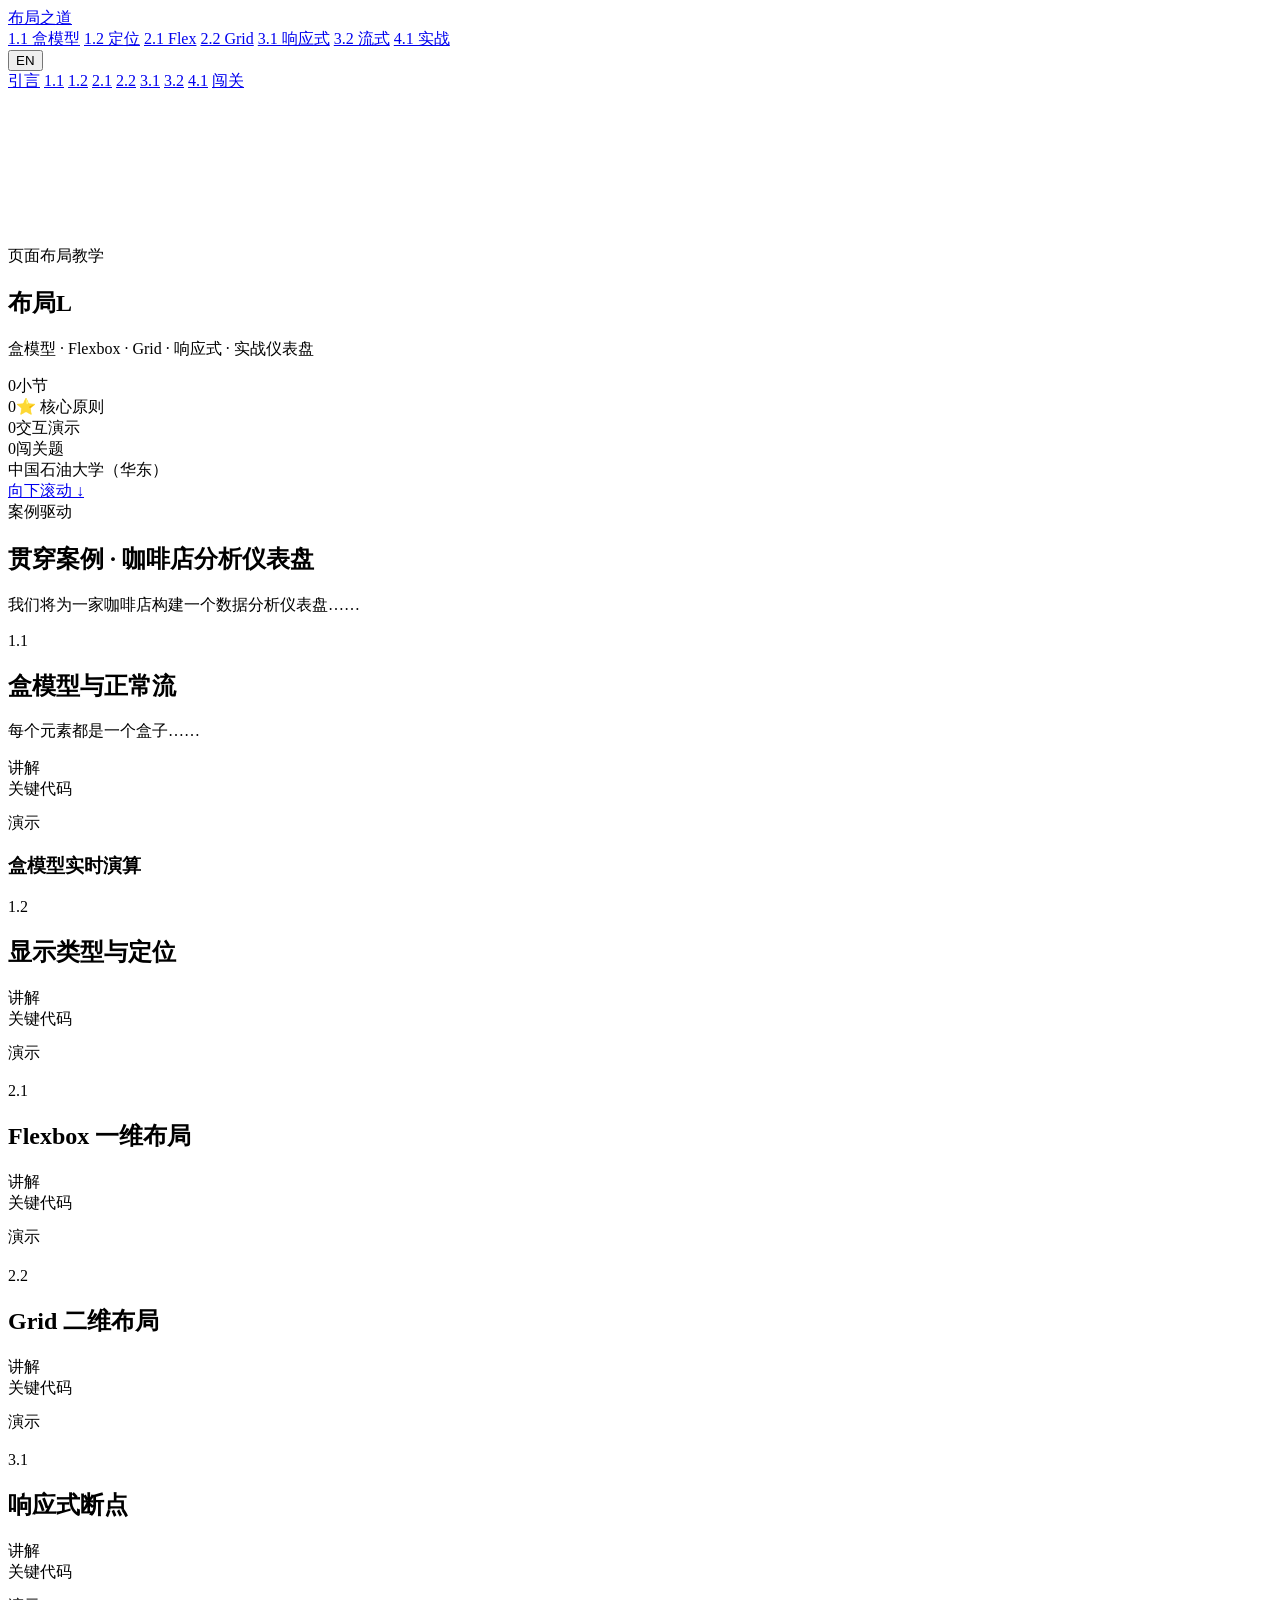
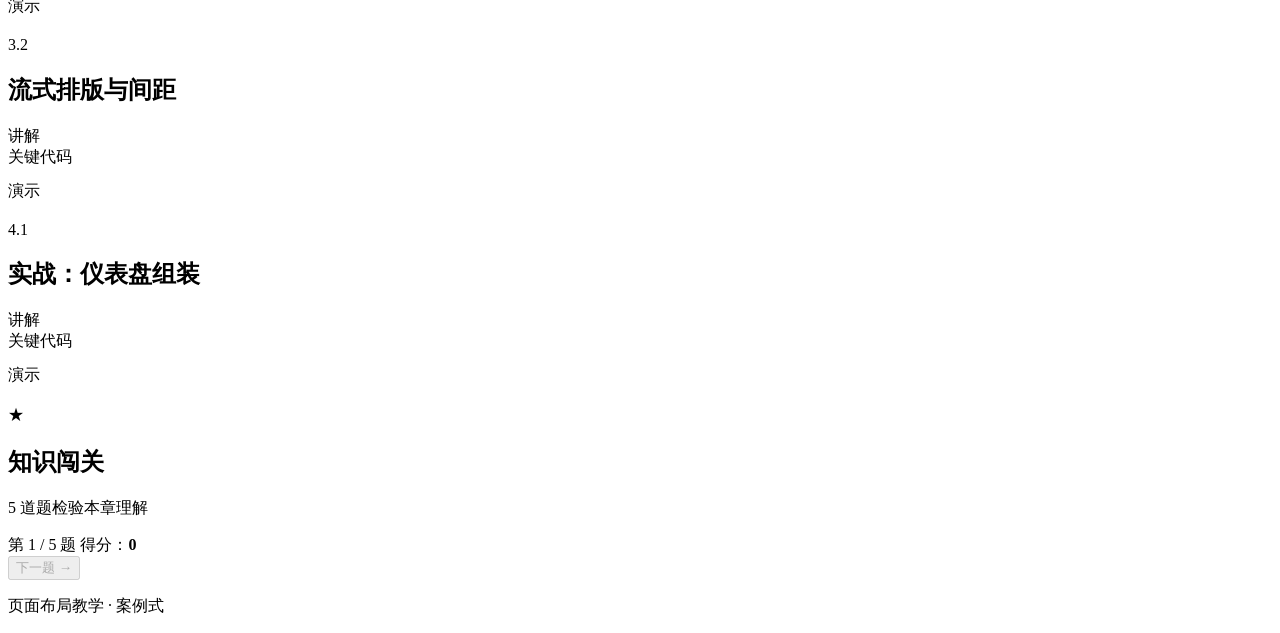
==== index.html @ 3aff2f07 "Add files via upload 上传网站源码" ====
<!DOCTYPE html>
<html lang="zh-CN">
<head>
  <meta charset="UTF-8">
  <meta name="viewport" content="width=device-width, initial-scale=1.0">
  <title>布局之道 — 页面布局教学</title>
  <link rel="preconnect" href="https://fonts.googleapis.com">
  <link rel="preconnect" href="https://fonts.gstatic.com" crossorigin>
  <link href="https://fonts.googleapis.com/css2?family=Fraunces:opsz,wght@9..144,400;9..144,600;9..144,800&family=Sora:wght@300;400;500;600&family=JetBrains+Mono:wght@400;500;600&display=swap" rel="stylesheet">
  <link rel="stylesheet" href="css/style.css?v=20260918">
</head>
<body>

  <!-- 顶部进度条 -->
  <div class="progress-bar"><div class="progress-fill" id="progressFill"></div></div>

  <!-- 顶部导航 -->
  <header class="topbar" id="topbar">
    <div class="topbar-inner">
      <a href="#hero" class="brand" data-i18n="brand">布局之道</a>
      <nav class="nav-links" id="navLinks">
        <a href="#sec-1-1" data-sec="1-1" data-i18n="nav.1-1">1.1 盒模型</a>
        <a href="#sec-1-2" data-sec="1-2" data-i18n="nav.1-2">1.2 定位</a>
        <a href="#sec-2-1" data-sec="2-1" data-i18n="nav.2-1">2.1 Flex</a>
        <a href="#sec-2-2" data-sec="2-2" data-i18n="nav.2-2">2.2 Grid</a>
        <a href="#sec-3-1" data-sec="3-1" data-i18n="nav.3-1">3.1 响应式</a>
        <a href="#sec-3-2" data-sec="3-2" data-i18n="nav.3-2">3.2 流式</a>
        <a href="#sec-4-1" data-sec="4-1" data-i18n="nav.4-1">4.1 实战</a>
      </nav>
      <button class="lang-toggle" id="langToggle" data-i18n="langLabel">EN</button>
    </div>
  </header>

  <!-- 侧边导航点 -->
  <aside class="side-dots" id="sideDots">
    <a href="#hero" data-sec="hero" class="active"><span data-i18n="sideDots.hero">引言</span></a>
    <a href="#sec-1-1" data-sec="1-1"><span data-i18n="sideDots.1-1">1.1</span></a>
    <a href="#sec-1-2" data-sec="1-2"><span data-i18n="sideDots.1-2">1.2</span></a>
    <a href="#sec-2-1" data-sec="2-1"><span data-i18n="sideDots.2-1">2.1</span></a>
    <a href="#sec-2-2" data-sec="2-2"><span data-i18n="sideDots.2-2">2.2</span></a>
    <a href="#sec-3-1" data-sec="3-1"><span data-i18n="sideDots.3-1">3.1</span></a>
    <a href="#sec-3-2" data-sec="3-2"><span data-i18n="sideDots.3-2">3.2</span></a>
    <a href="#sec-4-1" data-sec="4-1"><span data-i18n="sideDots.4-1">4.1</span></a>
    <a href="#quiz" data-sec="quiz"><span data-i18n="sideDots.quiz">闯关</span></a>
  </aside>

  <!-- ============ HERO ============ -->
  <section class="hero" id="hero" data-sec="hero">
    <canvas id="dataCanvas" class="data-canvas"></canvas>
    <div class="hero-grid-bg"></div>
    <div class="container hero-inner">
      <div class="hero-eyebrow" data-i18n="heroEyebrow">页面布局教学</div>
      <h1 class="hero-title" data-i18n="heroTitle">布局<span class="hero-num">L</span></h1>
      <p class="hero-sub" data-i18n="heroSub">盒模型 · Flexbox · Grid · 响应式 · 实战仪表盘</p>
      <div class="hero-stats" id="heroStats">
        <div class="stat"><span class="stat-num" data-count="7">0</span><span class="stat-label" data-i18n="heroStats[0].label">小节</span></div>
        <div class="stat"><span class="stat-num" data-count="4">0</span><span class="stat-label" data-i18n="heroStats[1].label">⭐ 核心原则</span></div>
        <div class="stat"><span class="stat-num" data-count="6">0</span><span class="stat-label" data-i18n="heroStats[2].label">交互演示</span></div>
        <div class="stat"><span class="stat-num" data-count="5">0</span><span class="stat-label" data-i18n="heroStats[3].label">闯关题</span></div>
      </div>
      <div class="hero-meta"><span data-i18n="heroMeta">中国石油大学（华东）</span></div>
      <a href="#caseIntro" class="hero-scroll" data-i18n="heroScroll">向下滚动 ↓</a>
    </div>
  </section>

  <!-- ============ 案例引导 ============ -->
  <section class="case-intro reveal" id="caseIntro">
    <div class="container">
      <div class="case-tag" data-i18n="caseIntro.tag">案例驱动</div>
      <h2 data-i18n="caseIntro.title">贯穿案例 · 咖啡店分析仪表盘</h2>
      <p class="case-lead" data-i18n="caseIntro.lead">我们将为一家咖啡店构建一个数据分析仪表盘……</p>
    </div>
  </section>

  <!-- ============ 1.1 盒模型 ============ -->
  <section class="chapter" id="sec-1-1" data-sec="1-1">
    <div class="container">
      <div class="chap-head reveal">
        <div class="chap-no" data-i18n="chapNo.1-1">1.1</div>
        <h2 data-i18n="1-1.title">盒模型与正常流</h2>
        <p class="chap-lead" data-i18n="1-1.lead">每个元素都是一个盒子……</p>
      </div>
      <div class="lesson-grid reveal">
        <div class="lesson-col">
          <div class="part-label" data-i18n="partLabel.explain">讲解</div>
          <div class="part-explain" data-i18n="1-1.explain" data-html></div>
        </div>
        <div class="lesson-col">
          <div class="part-label" data-i18n="partLabel.code">关键代码</div>
          <pre class="code-block"><code data-i18n="1-1.code" data-html></code></pre>
        </div>
      </div>
      <div class="demo-stage reveal">
        <div class="demo-head">
          <div class="part-label" data-i18n="partLabel.demo">演示</div>
          <h3 data-i18n="1-1.demoTitle">盒模型实时演算</h3>
        </div>
        <p class="demo-desc" data-i18n="1-1.demoDesc"></p>
        <div class="demo-body" id="demo-1-1"></div>
      </div>
    </div>
  </section>

  <!-- ============ 1.2 定位 ============ -->
  <section class="chapter alt" id="sec-1-2" data-sec="1-2">
    <div class="container">
      <div class="chap-head reveal">
        <div class="chap-no" data-i18n="chapNo.1-2">1.2</div>
        <h2 data-i18n="1-2.title">显示类型与定位</h2>
        <p class="chap-lead" data-i18n="1-2.lead"></p>
      </div>
      <div class="lesson-grid reveal">
        <div class="lesson-col">
          <div class="part-label" data-i18n="partLabel.explain">讲解</div>
          <div class="part-explain" data-i18n="1-2.explain" data-html></div>
        </div>
        <div class="lesson-col">
          <div class="part-label" data-i18n="partLabel.code">关键代码</div>
          <pre class="code-block"><code data-i18n="1-2.code" data-html></code></pre>
        </div>
      </div>
      <div class="demo-stage reveal">
        <div class="demo-head">
          <div class="part-label" data-i18n="partLabel.demo">演示</div>
          <h3 data-i18n="1-2.demoTitle"></h3>
        </div>
        <p class="demo-desc" data-i18n="1-2.demoDesc"></p>
        <div class="demo-body" id="demo-1-2"></div>
      </div>
    </div>
  </section>

  <!-- ============ 2.1 Flexbox ============ -->
  <section class="chapter" id="sec-2-1" data-sec="2-1">
    <div class="container">
      <div class="chap-head reveal">
        <div class="chap-no" data-i18n="chapNo.2-1">2.1</div>
        <h2 data-i18n="2-1.title">Flexbox 一维布局</h2>
        <p class="chap-lead" data-i18n="2-1.lead"></p>
      </div>
      <div class="lesson-grid reveal">
        <div class="lesson-col">
          <div class="part-label" data-i18n="partLabel.explain">讲解</div>
          <div class="part-explain" data-i18n="2-1.explain" data-html></div>
        </div>
        <div class="lesson-col">
          <div class="part-label" data-i18n="partLabel.code">关键代码</div>
          <pre class="code-block"><code data-i18n="2-1.code" data-html></code></pre>
        </div>
      </div>
      <div class="demo-stage reveal">
        <div class="demo-head">
          <div class="part-label" data-i18n="partLabel.demo">演示</div>
          <h3 data-i18n="2-1.demoTitle"></h3>
        </div>
        <p class="demo-desc" data-i18n="2-1.demoDesc"></p>
        <div class="demo-body" id="demo-2-1"></div>
      </div>
    </div>
  </section>

  <!-- ============ 2.2 Grid ============ -->
  <section class="chapter alt" id="sec-2-2" data-sec="2-2">
    <div class="container">
      <div class="chap-head reveal">
        <div class="chap-no" data-i18n="chapNo.2-2">2.2</div>
        <h2 data-i18n="2-2.title">Grid 二维布局</h2>
        <p class="chap-lead" data-i18n="2-2.lead"></p>
      </div>
      <div class="lesson-grid reveal">
        <div class="lesson-col">
          <div class="part-label" data-i18n="partLabel.explain">讲解</div>
          <div class="part-explain" data-i18n="2-2.explain" data-html></div>
        </div>
        <div class="lesson-col">
          <div class="part-label" data-i18n="partLabel.code">关键代码</div>
          <pre class="code-block"><code data-i18n="2-2.code" data-html></code></pre>
        </div>
      </div>
      <div class="demo-stage reveal">
        <div class="demo-head">
          <div class="part-label" data-i18n="partLabel.demo">演示</div>
          <h3 data-i18n="2-2.demoTitle"></h3>
        </div>
        <p class="demo-desc" data-i18n="2-2.demoDesc"></p>
        <div class="demo-body" id="demo-2-2"></div>
      </div>
    </div>
  </section>

  <!-- ============ 3.1 响应式 ============ -->
  <section class="chapter" id="sec-3-1" data-sec="3-1">
    <div class="container">
      <div class="chap-head reveal">
        <div class="chap-no" data-i18n="chapNo.3-1">3.1</div>
        <h2 data-i18n="3-1.title">响应式断点</h2>
        <p class="chap-lead" data-i18n="3-1.lead"></p>
      </div>
      <div class="lesson-grid reveal">
        <div class="lesson-col">
          <div class="part-label" data-i18n="partLabel.explain">讲解</div>
          <div class="part-explain" data-i18n="3-1.explain" data-html></div>
        </div>
        <div class="lesson-col">
          <div class="part-label" data-i18n="partLabel.code">关键代码</div>
          <pre class="code-block"><code data-i18n="3-1.code" data-html></code></pre>
        </div>
      </div>
      <div class="demo-stage reveal">
        <div class="demo-head">
          <div class="part-label" data-i18n="partLabel.demo">演示</div>
          <h3 data-i18n="3-1.demoTitle"></h3>
        </div>
        <p class="demo-desc" data-i18n="3-1.demoDesc"></p>
        <div class="demo-body" id="demo-3-1"></div>
      </div>
    </div>
  </section>

  <!-- ============ 3.2 流式排版 ============ -->
  <section class="chapter alt" id="sec-3-2" data-sec="3-2">
    <div class="container">
      <div class="chap-head reveal">
        <div class="chap-no" data-i18n="chapNo.3-2">3.2</div>
        <h2 data-i18n="3-2.title">流式排版与间距</h2>
        <p class="chap-lead" data-i18n="3-2.lead"></p>
      </div>
      <div class="lesson-grid reveal">
        <div class="lesson-col">
          <div class="part-label" data-i18n="partLabel.explain">讲解</div>
          <div class="part-explain" data-i18n="3-2.explain" data-html></div>
        </div>
        <div class="lesson-col">
          <div class="part-label" data-i18n="partLabel.code">关键代码</div>
          <pre class="code-block"><code data-i18n="3-2.code" data-html></code></pre>
        </div>
      </div>
      <div class="demo-stage reveal">
        <div class="demo-head">
          <div class="part-label" data-i18n="partLabel.demo">演示</div>
          <h3 data-i18n="3-2.demoTitle"></h3>
        </div>
        <p class="demo-desc" data-i18n="3-2.demoDesc"></p>
        <div class="demo-body" id="demo-3-2"></div>
      </div>
    </div>
  </section>

  <!-- ============ 4.1 实战案例 ============ -->
  <section class="chapter" id="sec-4-1" data-sec="4-1">
    <div class="container">
      <div class="chap-head reveal">
        <div class="chap-no" data-i18n="chapNo.4-1">4.1</div>
        <h2 data-i18n="4-1.title">实战：仪表盘组装</h2>
        <p class="chap-lead" data-i18n="4-1.lead"></p>
      </div>
      <div class="lesson-grid reveal">
        <div class="lesson-col">
          <div class="part-label" data-i18n="partLabel.explain">讲解</div>
          <div class="part-explain" data-i18n="4-1.explain" data-html></div>
        </div>
        <div class="lesson-col">
          <div class="part-label" data-i18n="partLabel.code">关键代码</div>
          <pre class="code-block"><code data-i18n="4-1.code" data-html></code></pre>
        </div>
      </div>
      <div class="demo-stage reveal">
        <div class="demo-head">
          <div class="part-label" data-i18n="partLabel.demo">演示</div>
          <h3 data-i18n="4-1.demoTitle"></h3>
        </div>
        <p class="demo-desc" data-i18n="4-1.demoDesc"></p>
        <div class="demo-body" id="demo-4-1"></div>
      </div>
    </div>
  </section>

  <!-- ============ 知识闯关 ============ -->
  <section class="quiz" id="quiz" data-sec="quiz">
    <div class="container">
      <div class="chap-head reveal">
        <div class="chap-no">★</div>
        <h2 data-i18n="quiz.title">知识闯关</h2>
        <p class="chap-lead" data-i18n="quiz.lead">5 道题检验本章理解</p>
      </div>
      <div class="quiz-card reveal">
        <div class="quiz-meta">
          <span class="quiz-progress" id="quizProgress">第 1 / 5 题</span>
          <span class="quiz-score"><span data-i18n="quiz.score">得分</span>：<b id="quizScore">0</b></span>
        </div>
        <div class="quiz-body" id="quizBody"></div>
        <div class="quiz-footer">
          <button class="quiz-btn next" id="quizNext" disabled data-i18n="quiz.next">下一题 →</button>
          <button class="quiz-btn restart" id="quizRestart" style="display:none" data-i18n="quiz.restart">↺ 重新开始</button>
        </div>
      </div>
    </div>
  </section>

  <footer class="site-footer">
    <div class="container">
      <p data-i18n="footer">页面布局教学 · 案例式</p>
    </div>
  </footer>

  <script src="js/i18n.js?v=20260918"></script>
  <script src="https://d3js.org/d3.v7.min.js"></script>
  <script src="js/app.js?v=20260918"></script>
</body>
</html>
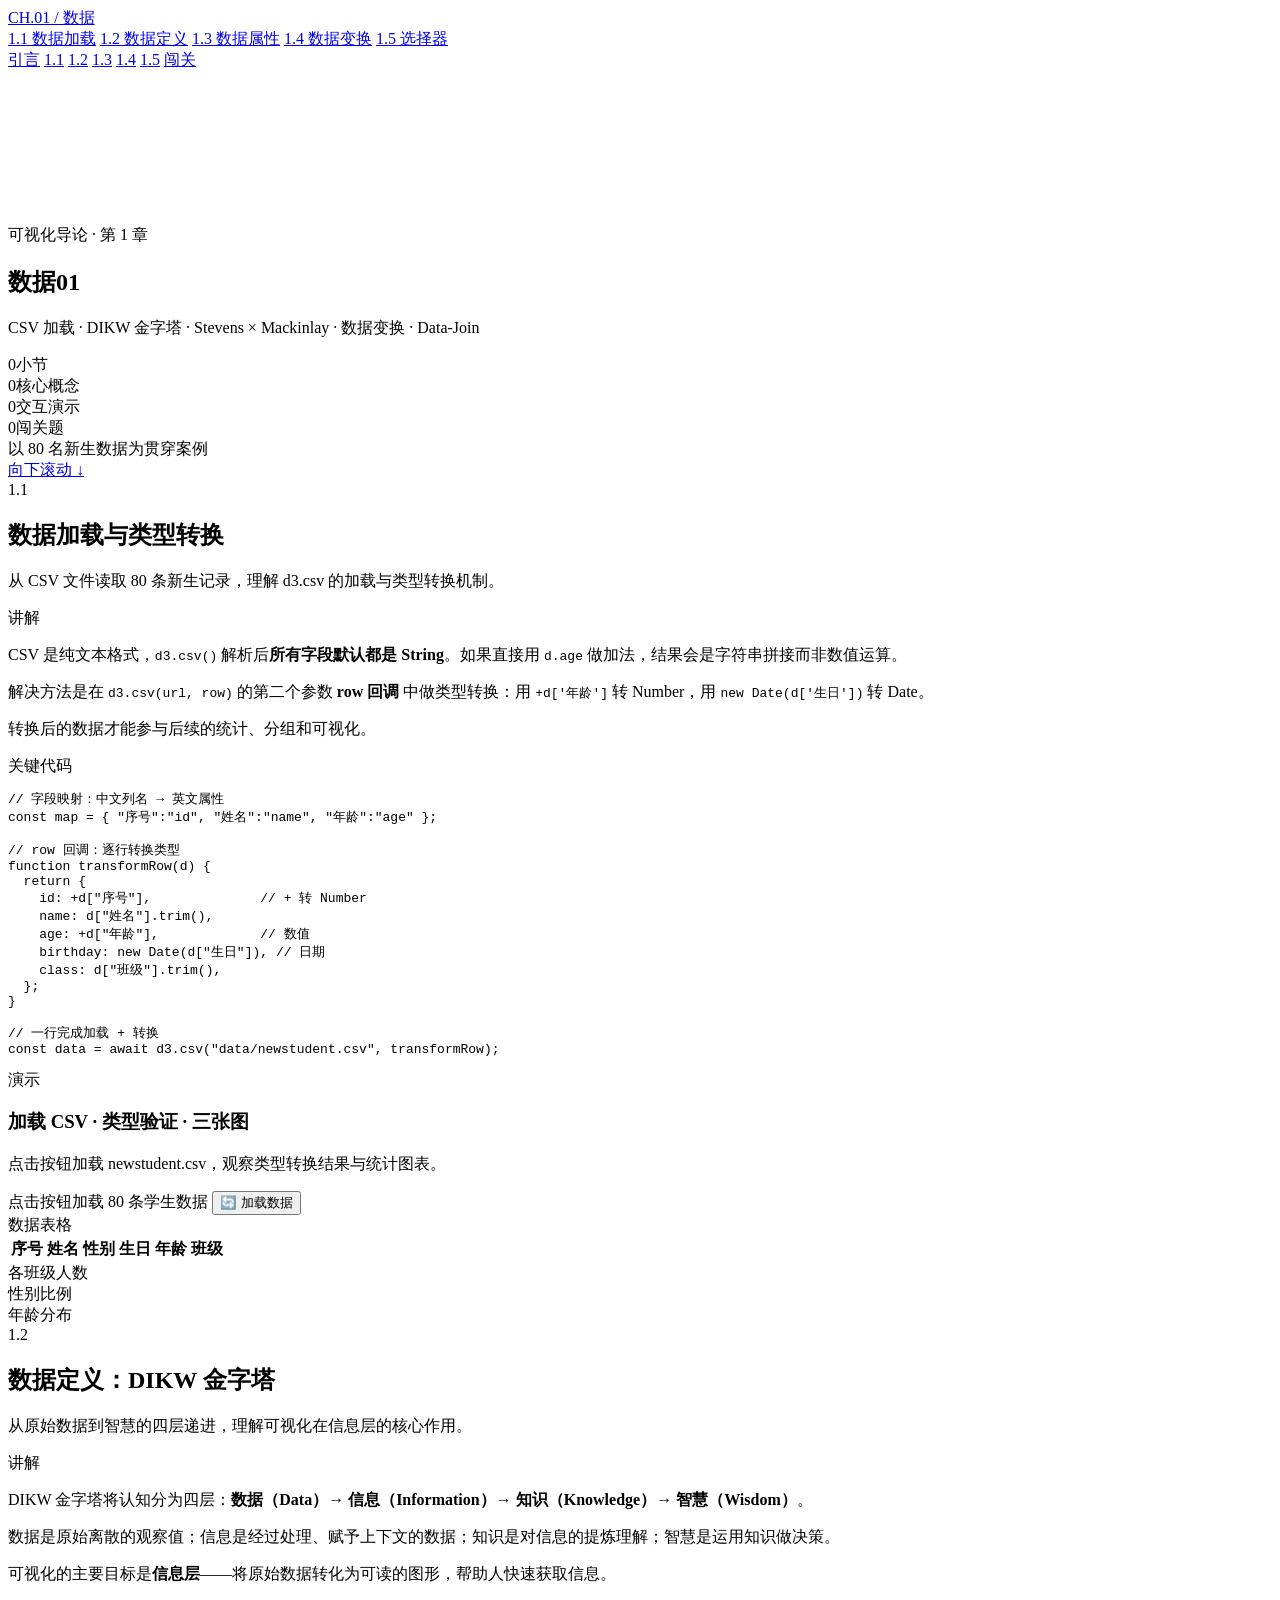
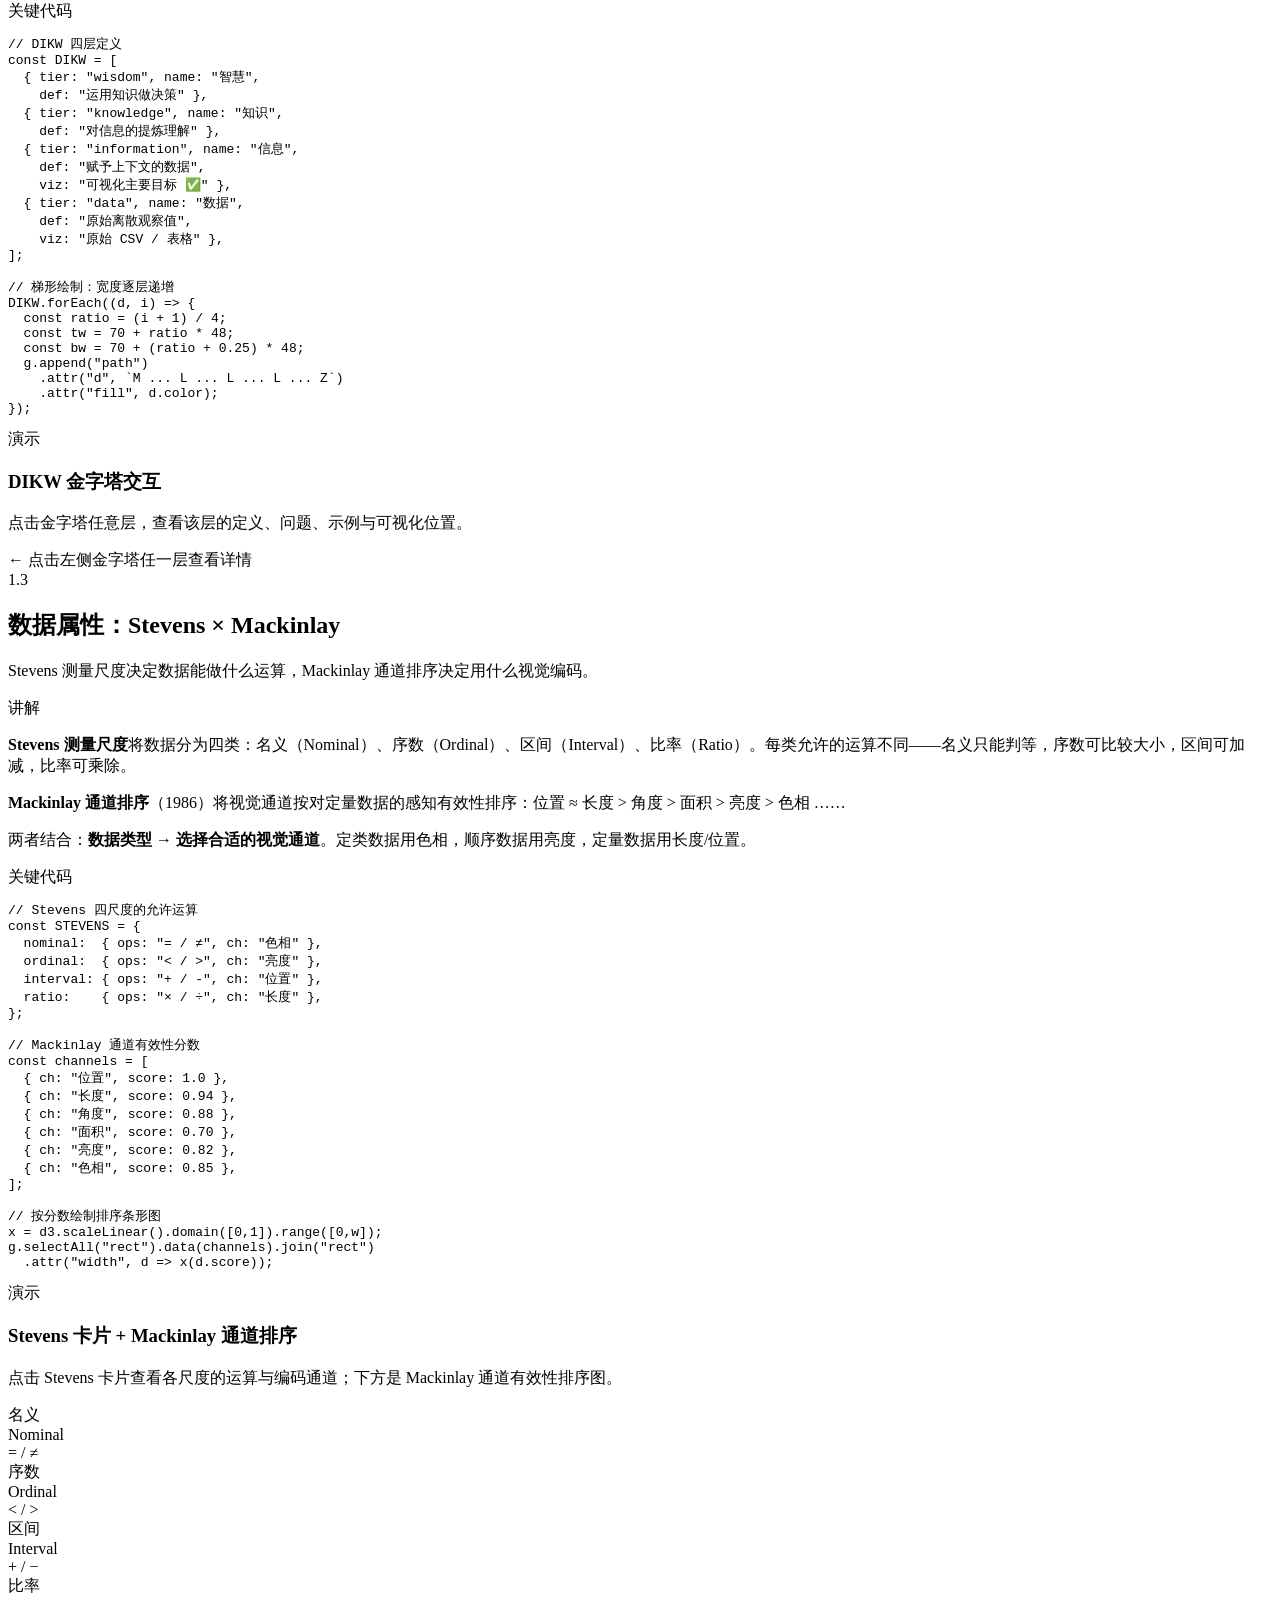
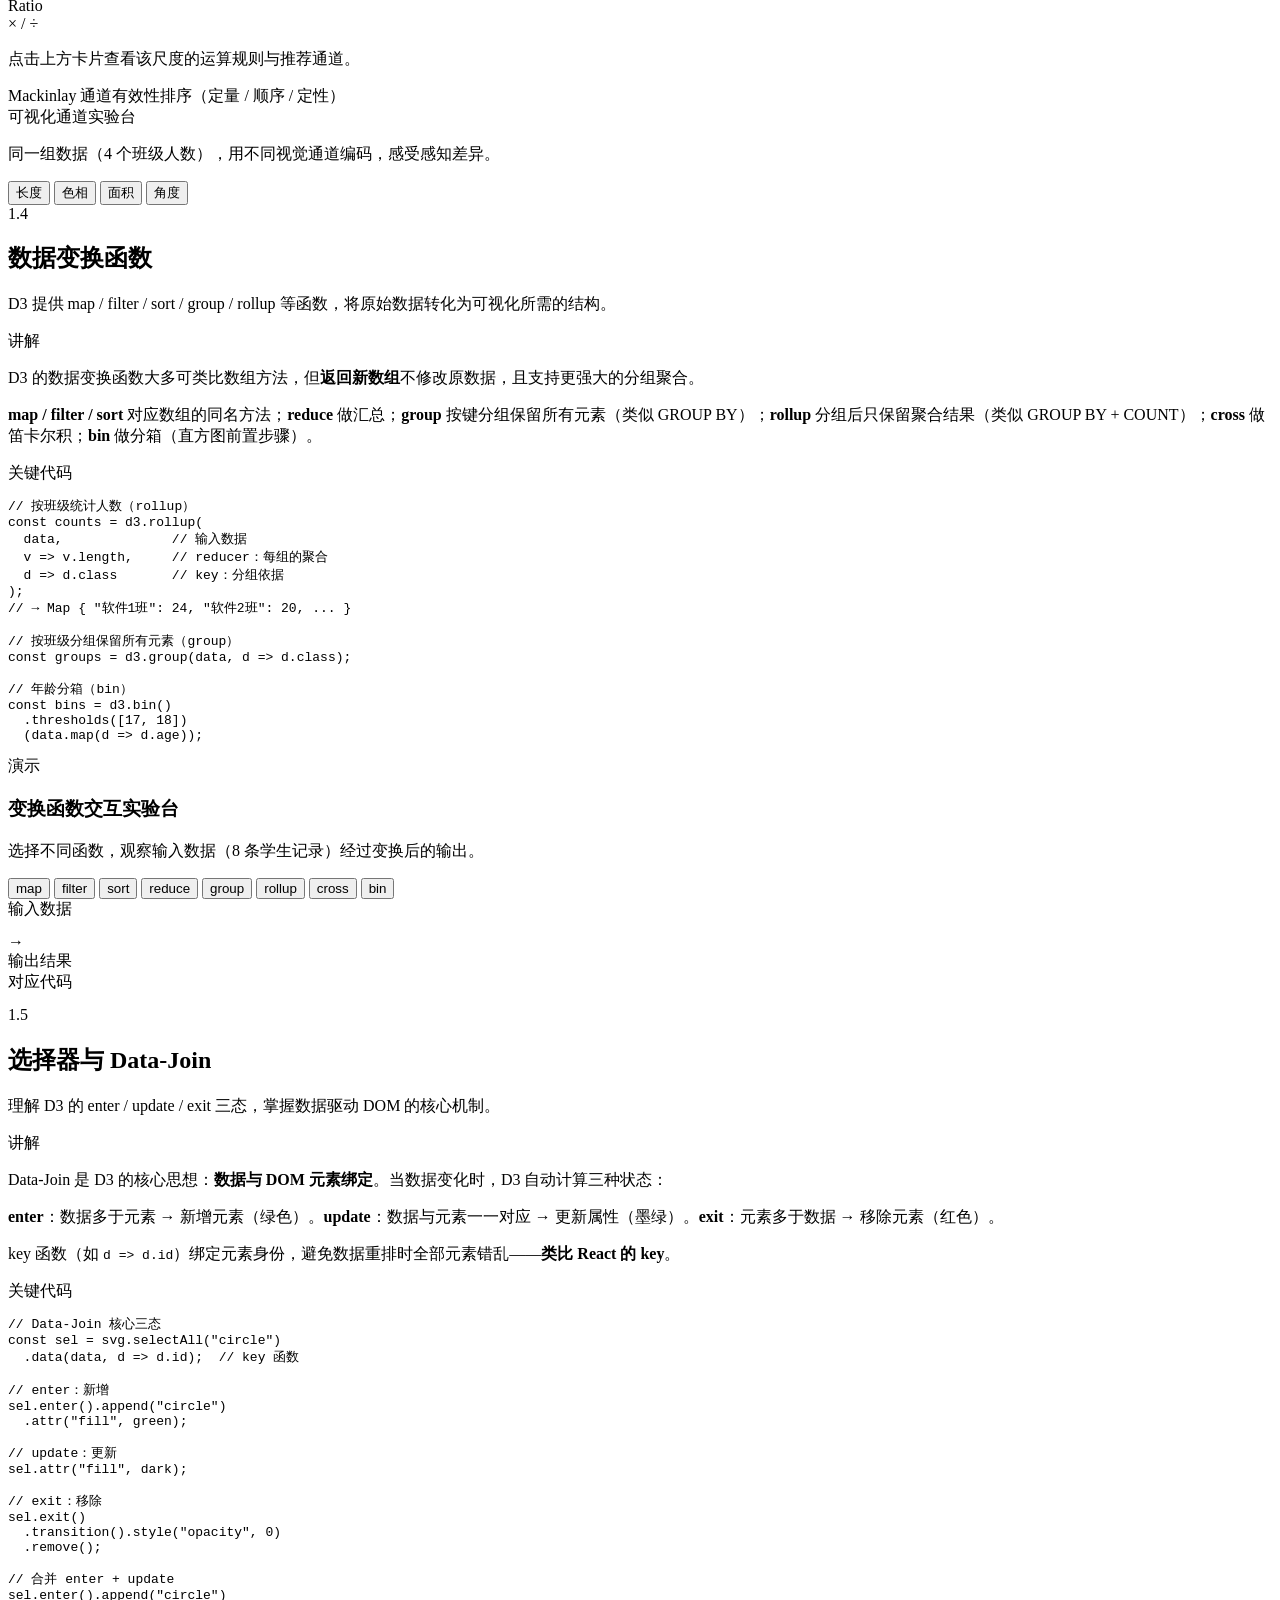
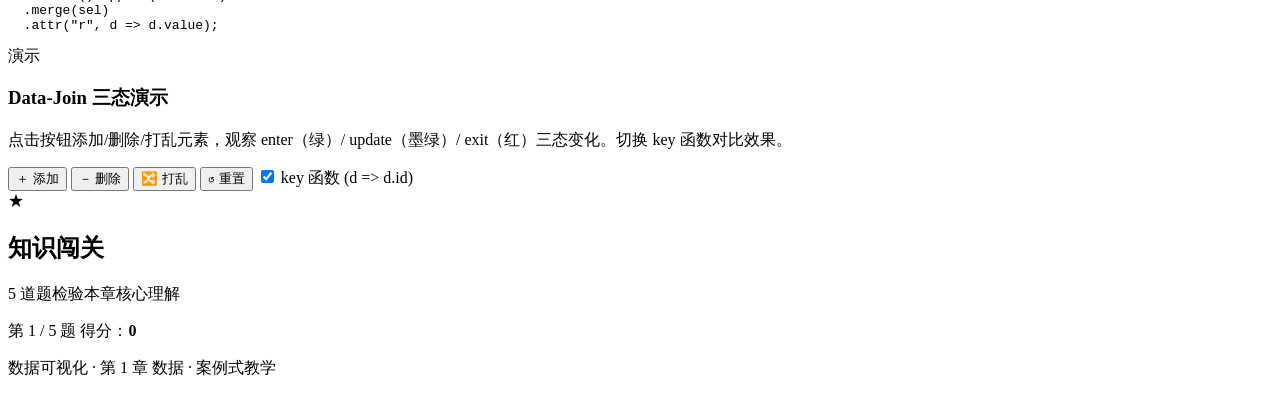
==== commit 613f96cf: "Add files via upload 修正为数据可视化内容" ====
--- a/index.html
+++ b/index.html
@@ -3,11 +3,11 @@
 <head>
   <meta charset="UTF-8">
   <meta name="viewport" content="width=device-width, initial-scale=1.0">
-  <title>布局之道 — 页面布局教学</title>
+  <title>第 1 章 · 数据 — 可视化导论</title>
   <link rel="preconnect" href="https://fonts.googleapis.com">
   <link rel="preconnect" href="https://fonts.gstatic.com" crossorigin>
   <link href="https://fonts.googleapis.com/css2?family=Fraunces:opsz,wght@9..144,400;9..144,600;9..144,800&family=Sora:wght@300;400;500;600&family=JetBrains+Mono:wght@400;500;600&display=swap" rel="stylesheet">
-  <link rel="stylesheet" href="css/style.css?v=20260918">
+  <link rel="stylesheet" href="css/style.css?v=20260915">
 </head>
 <body>
 
@@ -17,260 +17,430 @@
   <!-- 顶部导航 -->
   <header class="topbar" id="topbar">
     <div class="topbar-inner">
-      <a href="#hero" class="brand" data-i18n="brand">布局之道</a>
+      <a href="#hero" class="brand">CH.01 / 数据</a>
       <nav class="nav-links" id="navLinks">
-        <a href="#sec-1-1" data-sec="1-1" data-i18n="nav.1-1">1.1 盒模型</a>
-        <a href="#sec-1-2" data-sec="1-2" data-i18n="nav.1-2">1.2 定位</a>
-        <a href="#sec-2-1" data-sec="2-1" data-i18n="nav.2-1">2.1 Flex</a>
-        <a href="#sec-2-2" data-sec="2-2" data-i18n="nav.2-2">2.2 Grid</a>
-        <a href="#sec-3-1" data-sec="3-1" data-i18n="nav.3-1">3.1 响应式</a>
-        <a href="#sec-3-2" data-sec="3-2" data-i18n="nav.3-2">3.2 流式</a>
-        <a href="#sec-4-1" data-sec="4-1" data-i18n="nav.4-1">4.1 实战</a>
+        <a href="#sec-1-1" data-sec="1-1">1.1 数据加载</a>
+        <a href="#sec-1-2" data-sec="1-2">1.2 数据定义</a>
+        <a href="#sec-1-3" data-sec="1-3">1.3 数据属性</a>
+        <a href="#sec-1-4" data-sec="1-4">1.4 数据变换</a>
+        <a href="#sec-1-5" data-sec="1-5">1.5 选择器</a>
       </nav>
-      <button class="lang-toggle" id="langToggle" data-i18n="langLabel">EN</button>
     </div>
   </header>
 
   <!-- 侧边导航点 -->
   <aside class="side-dots" id="sideDots">
-    <a href="#hero" data-sec="hero" class="active"><span data-i18n="sideDots.hero">引言</span></a>
-    <a href="#sec-1-1" data-sec="1-1"><span data-i18n="sideDots.1-1">1.1</span></a>
-    <a href="#sec-1-2" data-sec="1-2"><span data-i18n="sideDots.1-2">1.2</span></a>
-    <a href="#sec-2-1" data-sec="2-1"><span data-i18n="sideDots.2-1">2.1</span></a>
-    <a href="#sec-2-2" data-sec="2-2"><span data-i18n="sideDots.2-2">2.2</span></a>
-    <a href="#sec-3-1" data-sec="3-1"><span data-i18n="sideDots.3-1">3.1</span></a>
-    <a href="#sec-3-2" data-sec="3-2"><span data-i18n="sideDots.3-2">3.2</span></a>
-    <a href="#sec-4-1" data-sec="4-1"><span data-i18n="sideDots.4-1">4.1</span></a>
-    <a href="#quiz" data-sec="quiz"><span data-i18n="sideDots.quiz">闯关</span></a>
+    <a href="#hero" data-sec="hero" class="active"><span>引言</span></a>
+    <a href="#sec-1-1" data-sec="1-1"><span>1.1</span></a>
+    <a href="#sec-1-2" data-sec="1-2"><span>1.2</span></a>
+    <a href="#sec-1-3" data-sec="1-3"><span>1.3</span></a>
+    <a href="#sec-1-4" data-sec="1-4"><span>1.4</span></a>
+    <a href="#sec-1-5" data-sec="1-5"><span>1.5</span></a>
+    <a href="#quiz" data-sec="quiz"><span>闯关</span></a>
   </aside>
 
   <!-- ============ HERO ============ -->
   <section class="hero" id="hero" data-sec="hero">
     <canvas id="dataCanvas" class="data-canvas"></canvas>
-    <div class="hero-grid-bg"></div>
     <div class="container hero-inner">
-      <div class="hero-eyebrow" data-i18n="heroEyebrow">页面布局教学</div>
-      <h1 class="hero-title" data-i18n="heroTitle">布局<span class="hero-num">L</span></h1>
-      <p class="hero-sub" data-i18n="heroSub">盒模型 · Flexbox · Grid · 响应式 · 实战仪表盘</p>
+      <div class="hero-eyebrow">可视化导论 · 第 1 章</div>
+      <h1 class="hero-title">数据<span class="hero-num">01</span></h1>
+      <p class="hero-sub">CSV 加载 · DIKW 金字塔 · Stevens × Mackinlay · 数据变换 · Data-Join</p>
       <div class="hero-stats" id="heroStats">
-        <div class="stat"><span class="stat-num" data-count="7">0</span><span class="stat-label" data-i18n="heroStats[0].label">小节</span></div>
-        <div class="stat"><span class="stat-num" data-count="4">0</span><span class="stat-label" data-i18n="heroStats[1].label">⭐ 核心原则</span></div>
-        <div class="stat"><span class="stat-num" data-count="6">0</span><span class="stat-label" data-i18n="heroStats[2].label">交互演示</span></div>
-        <div class="stat"><span class="stat-num" data-count="5">0</span><span class="stat-label" data-i18n="heroStats[3].label">闯关题</span></div>
-      </div>
-      <div class="hero-meta"><span data-i18n="heroMeta">中国石油大学（华东）</span></div>
-      <a href="#caseIntro" class="hero-scroll" data-i18n="heroScroll">向下滚动 ↓</a>
-    </div>
-  </section>
-
-  <!-- ============ 案例引导 ============ -->
-  <section class="case-intro reveal" id="caseIntro">
-    <div class="container">
-      <div class="case-tag" data-i18n="caseIntro.tag">案例驱动</div>
-      <h2 data-i18n="caseIntro.title">贯穿案例 · 咖啡店分析仪表盘</h2>
-      <p class="case-lead" data-i18n="caseIntro.lead">我们将为一家咖啡店构建一个数据分析仪表盘……</p>
-    </div>
-  </section>
-
-  <!-- ============ 1.1 盒模型 ============ -->
+        <div class="stat"><span class="stat-num" data-count="5">0</span><span class="stat-label">小节</span></div>
+        <div class="stat"><span class="stat-num" data-count="4">0</span><span class="stat-label">核心概念</span></div>
+        <div class="stat"><span class="stat-num" data-count="8">0</span><span class="stat-label">交互演示</span></div>
+        <div class="stat"><span class="stat-num" data-count="5">0</span><span class="stat-label">闯关题</span></div>
+      </div>
+      <div class="hero-meta"><span>以 80 名新生数据为贯穿案例</span></div>
+      <a href="#sec-1-1" class="hero-scroll">向下滚动 ↓</a>
+    </div>
+  </section>
+
+  <!-- ============ 1.1 数据加载与类型转换 ============ -->
   <section class="chapter" id="sec-1-1" data-sec="1-1">
     <div class="container">
       <div class="chap-head reveal">
-        <div class="chap-no" data-i18n="chapNo.1-1">1.1</div>
-        <h2 data-i18n="1-1.title">盒模型与正常流</h2>
-        <p class="chap-lead" data-i18n="1-1.lead">每个元素都是一个盒子……</p>
-      </div>
+        <div class="chap-no">1.1</div>
+        <h2>数据加载与类型转换</h2>
+        <p class="chap-lead">从 CSV 文件读取 80 条新生记录，理解 d3.csv 的加载与类型转换机制。</p>
+      </div>
+
       <div class="lesson-grid reveal">
         <div class="lesson-col">
-          <div class="part-label" data-i18n="partLabel.explain">讲解</div>
-          <div class="part-explain" data-i18n="1-1.explain" data-html></div>
-        </div>
-        <div class="lesson-col">
-          <div class="part-label" data-i18n="partLabel.code">关键代码</div>
-          <pre class="code-block"><code data-i18n="1-1.code" data-html></code></pre>
-        </div>
-      </div>
+          <div class="part-label">讲解</div>
+          <div class="part-explain">
+            <p>CSV 是纯文本格式，<code>d3.csv()</code> 解析后<b>所有字段默认都是 String</b>。如果直接用 <code>d.age</code> 做加法，结果会是字符串拼接而非数值运算。</p>
+            <p>解决方法是在 <code>d3.csv(url, row)</code> 的第二个参数 <b>row 回调</b> 中做类型转换：用 <code>+d['年龄']</code> 转 Number，用 <code>new Date(d['生日'])</code> 转 Date。</p>
+            <p>转换后的数据才能参与后续的统计、分组和可视化。</p>
+          </div>
+        </div>
+        <div class="lesson-col">
+          <div class="part-label">关键代码</div>
+<pre class="code-block"><code><span class="c">// 字段映射：中文列名 → 英文属性</span>
+<span class="k">const</span> map = { <span class="s">"序号"</span>:<span class="s">"id"</span>, <span class="s">"姓名"</span>:<span class="s">"name"</span>, <span class="s">"年龄"</span>:<span class="s">"age"</span> };
+
+<span class="c">// row 回调：逐行转换类型</span>
+<span class="k">function</span> transformRow(d) {
+  <span class="k">return</span> {
+    id: +d[<span class="s">"序号"</span>],              <span class="c">// + 转 Number</span>
+    name: d[<span class="s">"姓名"</span>].trim(),
+    age: +d[<span class="s">"年龄"</span>],             <span class="c">// 数值</span>
+    birthday: <span class="k">new</span> Date(d[<span class="s">"生日"</span>]), <span class="c">// 日期</span>
+    class: d[<span class="s">"班级"</span>].trim(),
+  };
+}
+
+<span class="c">// 一行完成加载 + 转换</span>
+<span class="k">const</span> data = <span class="k">await</span> d3.csv(<span class="s">"data/newstudent.csv"</span>, transformRow);</code></pre>
+        </div>
+      </div>
+
       <div class="demo-stage reveal">
         <div class="demo-head">
-          <div class="part-label" data-i18n="partLabel.demo">演示</div>
-          <h3 data-i18n="1-1.demoTitle">盒模型实时演算</h3>
-        </div>
-        <p class="demo-desc" data-i18n="1-1.demoDesc"></p>
-        <div class="demo-body" id="demo-1-1"></div>
-      </div>
-    </div>
-  </section>
-
-  <!-- ============ 1.2 定位 ============ -->
+          <div class="part-label">演示</div>
+          <h3>加载 CSV · 类型验证 · 三张图</h3>
+        </div>
+        <p class="demo-desc">点击按钮加载 newstudent.csv，观察类型转换结果与统计图表。</p>
+
+        <div class="status-line" id="status-line">
+          <span class="status-text">点击按钮加载 80 条学生数据</span>
+          <button class="btn-primary" id="btn-reload">🔄 加载数据</button>
+        </div>
+
+        <div class="verify-box" id="verify-box" style="display:none">
+          <div class="part-label">类型验证</div>
+          <div id="verify-content"></div>
+        </div>
+
+        <div class="table-wrap">
+          <div class="table-head"><span>数据表格</span><span id="table-count"></span></div>
+          <table class="data-table" id="data-table">
+            <thead>
+              <tr><th>序号</th><th>姓名</th><th>性别</th><th>生日</th><th>年龄</th><th>班级</th></tr>
+            </thead>
+            <tbody></tbody>
+          </table>
+        </div>
+
+        <div class="chart-row">
+          <div class="chart-card">
+            <div class="chart-title">各班级人数</div>
+            <div class="chart-box" id="chart-bar"></div>
+          </div>
+          <div class="chart-card">
+            <div class="chart-title">性别比例</div>
+            <div class="chart-box" id="chart-pie"></div>
+          </div>
+          <div class="chart-card">
+            <div class="chart-title">年龄分布</div>
+            <div class="chart-box" id="chart-hist"></div>
+          </div>
+        </div>
+      </div>
+    </div>
+  </section>
+
+  <!-- ============ 1.2 数据定义：DIKW 金字塔 ============ -->
   <section class="chapter alt" id="sec-1-2" data-sec="1-2">
     <div class="container">
       <div class="chap-head reveal">
-        <div class="chap-no" data-i18n="chapNo.1-2">1.2</div>
-        <h2 data-i18n="1-2.title">显示类型与定位</h2>
-        <p class="chap-lead" data-i18n="1-2.lead"></p>
-      </div>
+        <div class="chap-no">1.2</div>
+        <h2>数据定义：DIKW 金字塔</h2>
+        <p class="chap-lead">从原始数据到智慧的四层递进，理解可视化在信息层的核心作用。</p>
+      </div>
+
       <div class="lesson-grid reveal">
         <div class="lesson-col">
-          <div class="part-label" data-i18n="partLabel.explain">讲解</div>
-          <div class="part-explain" data-i18n="1-2.explain" data-html></div>
-        </div>
-        <div class="lesson-col">
-          <div class="part-label" data-i18n="partLabel.code">关键代码</div>
-          <pre class="code-block"><code data-i18n="1-2.code" data-html></code></pre>
-        </div>
-      </div>
+          <div class="part-label">讲解</div>
+          <div class="part-explain">
+            <p>DIKW 金字塔将认知分为四层：<b>数据（Data）→ 信息（Information）→ 知识（Knowledge）→ 智慧（Wisdom）</b>。</p>
+            <p>数据是原始离散的观察值；信息是经过处理、赋予上下文的数据；知识是对信息的提炼理解；智慧是运用知识做决策。</p>
+            <p>可视化的主要目标是<b>信息层</b>——将原始数据转化为可读的图形，帮助人快速获取信息。</p>
+          </div>
+        </div>
+        <div class="lesson-col">
+          <div class="part-label">关键代码</div>
+<pre class="code-block"><code><span class="c">// DIKW 四层定义</span>
+<span class="k">const</span> DIKW = [
+  { tier: <span class="s">"wisdom"</span>, name: <span class="s">"智慧"</span>,
+    def: <span class="s">"运用知识做决策"</span> },
+  { tier: <span class="s">"knowledge"</span>, name: <span class="s">"知识"</span>,
+    def: <span class="s">"对信息的提炼理解"</span> },
+  { tier: <span class="s">"information"</span>, name: <span class="s">"信息"</span>,
+    def: <span class="s">"赋予上下文的数据"</span>,
+    viz: <span class="s">"可视化主要目标 ✅"</span> },
+  { tier: <span class="s">"data"</span>, name: <span class="s">"数据"</span>,
+    def: <span class="s">"原始离散观察值"</span>,
+    viz: <span class="s">"原始 CSV / 表格"</span> },
+];
+
+<span class="c">// 梯形绘制：宽度逐层递增</span>
+DIKW.forEach((d, i) => {
+  <span class="k">const</span> ratio = (i + <span class="n">1</span>) / <span class="n">4</span>;
+  <span class="k">const</span> tw = <span class="n">70</span> + ratio * <span class="n">48</span>;
+  <span class="k">const</span> bw = <span class="n">70</span> + (ratio + <span class="n">0.25</span>) * <span class="n">48</span>;
+  g.append(<span class="s">"path"</span>)
+    .attr(<span class="s">"d"</span>, `M ... L ... L ... L ... Z`)
+    .attr(<span class="s">"fill"</span>, d.color);
+});</code></pre>
+        </div>
+      </div>
+
       <div class="demo-stage reveal">
         <div class="demo-head">
-          <div class="part-label" data-i18n="partLabel.demo">演示</div>
-          <h3 data-i18n="1-2.demoTitle"></h3>
-        </div>
-        <p class="demo-desc" data-i18n="1-2.demoDesc"></p>
-        <div class="demo-body" id="demo-1-2"></div>
-      </div>
-    </div>
-  </section>
-
-  <!-- ============ 2.1 Flexbox ============ -->
-  <section class="chapter" id="sec-2-1" data-sec="2-1">
-    <div class="container">
-      <div class="chap-head reveal">
-        <div class="chap-no" data-i18n="chapNo.2-1">2.1</div>
-        <h2 data-i18n="2-1.title">Flexbox 一维布局</h2>
-        <p class="chap-lead" data-i18n="2-1.lead"></p>
-      </div>
+          <div class="part-label">演示</div>
+          <h3>DIKW 金字塔交互</h3>
+        </div>
+        <p class="demo-desc">点击金字塔任意层，查看该层的定义、问题、示例与可视化位置。</p>
+
+        <div class="dikw-stage">
+          <div class="dikw-viz" id="dikwViz"></div>
+          <div class="dikw-detail" id="dikwDetail">
+            <div class="dikw-placeholder">← 点击左侧金字塔任一层查看详情</div>
+          </div>
+        </div>
+      </div>
+    </div>
+  </section>
+
+  <!-- ============ 1.3 数据属性：Stevens × Mackinlay ============ -->
+  <section class="chapter" id="sec-1-3" data-sec="1-3">
+    <div class="container">
+      <div class="chap-head reveal">
+        <div class="chap-no">1.3</div>
+        <h2>数据属性：Stevens × Mackinlay</h2>
+        <p class="chap-lead">Stevens 测量尺度决定数据能做什么运算，Mackinlay 通道排序决定用什么视觉编码。</p>
+      </div>
+
       <div class="lesson-grid reveal">
         <div class="lesson-col">
-          <div class="part-label" data-i18n="partLabel.explain">讲解</div>
-          <div class="part-explain" data-i18n="2-1.explain" data-html></div>
-        </div>
-        <div class="lesson-col">
-          <div class="part-label" data-i18n="partLabel.code">关键代码</div>
-          <pre class="code-block"><code data-i18n="2-1.code" data-html></code></pre>
-        </div>
-      </div>
+          <div class="part-label">讲解</div>
+          <div class="part-explain">
+            <p><b>Stevens 测量尺度</b>将数据分为四类：名义（Nominal）、序数（Ordinal）、区间（Interval）、比率（Ratio）。每类允许的运算不同——名义只能判等，序数可比较大小，区间可加减，比率可乘除。</p>
+            <p><b>Mackinlay 通道排序</b>（1986）将视觉通道按对定量数据的感知有效性排序：位置 ≈ 长度 > 角度 > 面积 > 亮度 > 色相 ……</p>
+            <p>两者结合：<b>数据类型 → 选择合适的视觉通道</b>。定类数据用色相，顺序数据用亮度，定量数据用长度/位置。</p>
+          </div>
+        </div>
+        <div class="lesson-col">
+          <div class="part-label">关键代码</div>
+<pre class="code-block"><code><span class="c">// Stevens 四尺度的允许运算</span>
+<span class="k">const</span> STEVENS = {
+  nominal:  { ops: <span class="s">"= / ≠"</span>, ch: <span class="s">"色相"</span> },
+  ordinal:  { ops: <span class="s">"< / >"</span>, ch: <span class="s">"亮度"</span> },
+  interval: { ops: <span class="s">"+ / -"</span>, ch: <span class="s">"位置"</span> },
+  ratio:    { ops: <span class="s">"× / ÷"</span>, ch: <span class="s">"长度"</span> },
+};
+
+<span class="c">// Mackinlay 通道有效性分数</span>
+<span class="k">const</span> channels = [
+  { ch: <span class="s">"位置"</span>, score: <span class="n">1.0</span> },
+  { ch: <span class="s">"长度"</span>, score: <span class="n">0.94</span> },
+  { ch: <span class="s">"角度"</span>, score: <span class="n">0.88</span> },
+  { ch: <span class="s">"面积"</span>, score: <span class="n">0.70</span> },
+  { ch: <span class="s">"亮度"</span>, score: <span class="n">0.82</span> },
+  { ch: <span class="s">"色相"</span>, score: <span class="n">0.85</span> },
+];
+
+<span class="c">// 按分数绘制排序条形图</span>
+x = d3.scaleLinear().domain([<span class="n">0</span>,<span class="n">1</span>]).range([<span class="n">0</span>,w]);
+g.selectAll(<span class="s">"rect"</span>).data(channels).join(<span class="s">"rect"</span>)
+  .attr(<span class="s">"width"</span>, d => x(d.score));</code></pre>
+        </div>
+      </div>
+
       <div class="demo-stage reveal">
         <div class="demo-head">
-          <div class="part-label" data-i18n="partLabel.demo">演示</div>
-          <h3 data-i18n="2-1.demoTitle"></h3>
-        </div>
-        <p class="demo-desc" data-i18n="2-1.demoDesc"></p>
-        <div class="demo-body" id="demo-2-1"></div>
-      </div>
-    </div>
-  </section>
-
-  <!-- ============ 2.2 Grid ============ -->
-  <section class="chapter alt" id="sec-2-2" data-sec="2-2">
-    <div class="container">
-      <div class="chap-head reveal">
-        <div class="chap-no" data-i18n="chapNo.2-2">2.2</div>
-        <h2 data-i18n="2-2.title">Grid 二维布局</h2>
-        <p class="chap-lead" data-i18n="2-2.lead"></p>
-      </div>
+          <div class="part-label">演示</div>
+          <h3>Stevens 卡片 + Mackinlay 通道排序</h3>
+        </div>
+        <p class="demo-desc">点击 Stevens 卡片查看各尺度的运算与编码通道；下方是 Mackinlay 通道有效性排序图。</p>
+
+        <div class="stevens-grid">
+          <div class="stevens-card" data-tier="nominal">
+            <div class="sc-name">名义</div>
+            <div class="sc-en">Nominal</div>
+            <div class="sc-ops">= / ≠</div>
+          </div>
+          <div class="stevens-card" data-tier="ordinal">
+            <div class="sc-name">序数</div>
+            <div class="sc-en">Ordinal</div>
+            <div class="sc-ops">&lt; / &gt;</div>
+          </div>
+          <div class="stevens-card" data-tier="interval">
+            <div class="sc-name">区间</div>
+            <div class="sc-en">Interval</div>
+            <div class="sc-ops">+ / −</div>
+          </div>
+          <div class="stevens-card" data-tier="ratio">
+            <div class="sc-name">比率</div>
+            <div class="sc-en">Ratio</div>
+            <div class="sc-ops">× / ÷</div>
+          </div>
+        </div>
+
+        <div class="stevens-note" id="stevensNote">
+          <p class="muted">点击上方卡片查看该尺度的运算规则与推荐通道。</p>
+        </div>
+
+        <div class="mackinlay-wrap">
+          <div class="chart-title">Mackinlay 通道有效性排序（定量 / 顺序 / 定性）</div>
+          <div id="mackinlayViz"></div>
+        </div>
+
+        <div class="lab-wrap">
+          <div class="chart-title">可视化通道实验台</div>
+          <p class="muted">同一组数据（4 个班级人数），用不同视觉通道编码，感受感知差异。</p>
+          <div class="lab-buttons">
+            <button class="lab-btn active" data-channel="length">长度</button>
+            <button class="lab-btn" data-channel="color">色相</button>
+            <button class="lab-btn" data-channel="area">面积</button>
+            <button class="lab-btn" data-channel="angle">角度</button>
+          </div>
+          <div class="lab-viz" id="labViz"></div>
+          <div class="lab-readout" id="labReadout"></div>
+        </div>
+      </div>
+    </div>
+  </section>
+
+  <!-- ============ 1.4 数据变换函数 ============ -->
+  <section class="chapter alt" id="sec-1-4" data-sec="1-4">
+    <div class="container">
+      <div class="chap-head reveal">
+        <div class="chap-no">1.4</div>
+        <h2>数据变换函数</h2>
+        <p class="chap-lead">D3 提供 map / filter / sort / group / rollup 等函数，将原始数据转化为可视化所需的结构。</p>
+      </div>
+
       <div class="lesson-grid reveal">
         <div class="lesson-col">
-          <div class="part-label" data-i18n="partLabel.explain">讲解</div>
-          <div class="part-explain" data-i18n="2-2.explain" data-html></div>
-        </div>
-        <div class="lesson-col">
-          <div class="part-label" data-i18n="partLabel.code">关键代码</div>
-          <pre class="code-block"><code data-i18n="2-2.code" data-html></code></pre>
-        </div>
-      </div>
+          <div class="part-label">讲解</div>
+          <div class="part-explain">
+            <p>D3 的数据变换函数大多可类比数组方法，但<b>返回新数组</b>不修改原数据，且支持更强大的分组聚合。</p>
+            <p><b>map / filter / sort</b> 对应数组的同名方法；<b>reduce</b> 做汇总；<b>group</b> 按键分组保留所有元素（类似 GROUP BY）；<b>rollup</b> 分组后只保留聚合结果（类似 GROUP BY + COUNT）；<b>cross</b> 做笛卡尔积；<b>bin</b> 做分箱（直方图前置步骤）。</p>
+          </div>
+        </div>
+        <div class="lesson-col">
+          <div class="part-label">关键代码</div>
+<pre class="code-block"><code><span class="c">// 按班级统计人数（rollup）</span>
+<span class="k">const</span> counts = d3.<span class="k">rollup</span>(
+  data,              <span class="c">// 输入数据</span>
+  v => v.length,     <span class="c">// reducer：每组的聚合</span>
+  d => d.class       <span class="c">// key：分组依据</span>
+);
+<span class="c">// → Map { "软件1班": 24, "软件2班": 20, ... }</span>
+
+<span class="c">// 按班级分组保留所有元素（group）</span>
+<span class="k">const</span> groups = d3.<span class="k">group</span>(data, d => d.class);
+
+<span class="c">// 年龄分箱（bin）</span>
+<span class="k">const</span> bins = d3.<span class="k">bin</span>()
+  .thresholds([<span class="n">17</span>, <span class="n">18</span>])
+  (data.map(d => d.age));</code></pre>
+        </div>
+      </div>
+
       <div class="demo-stage reveal">
         <div class="demo-head">
-          <div class="part-label" data-i18n="partLabel.demo">演示</div>
-          <h3 data-i18n="2-2.demoTitle"></h3>
-        </div>
-        <p class="demo-desc" data-i18n="2-2.demoDesc"></p>
-        <div class="demo-body" id="demo-2-2"></div>
-      </div>
-    </div>
-  </section>
-
-  <!-- ============ 3.1 响应式 ============ -->
-  <section class="chapter" id="sec-3-1" data-sec="3-1">
-    <div class="container">
-      <div class="chap-head reveal">
-        <div class="chap-no" data-i18n="chapNo.3-1">3.1</div>
-        <h2 data-i18n="3-1.title">响应式断点</h2>
-        <p class="chap-lead" data-i18n="3-1.lead"></p>
-      </div>
+          <div class="part-label">演示</div>
+          <h3>变换函数交互实验台</h3>
+        </div>
+        <p class="demo-desc">选择不同函数，观察输入数据（8 条学生记录）经过变换后的输出。</p>
+
+        <div class="fn-buttons">
+          <button class="fn-btn active" data-fn="map">map</button>
+          <button class="fn-btn" data-fn="filter">filter</button>
+          <button class="fn-btn" data-fn="sort">sort</button>
+          <button class="fn-btn" data-fn="reduce">reduce</button>
+          <button class="fn-btn" data-fn="group">group</button>
+          <button class="fn-btn" data-fn="rollup">rollup</button>
+          <button class="fn-btn" data-fn="cross">cross</button>
+          <button class="fn-btn" data-fn="bin">bin</button>
+        </div>
+
+        <div class="io-grid">
+          <div class="io-col">
+            <div class="part-label">输入数据</div>
+            <pre class="io-box" id="ioInput"></pre>
+          </div>
+          <div class="io-arrow">→</div>
+          <div class="io-col">
+            <div class="part-label">输出结果</div>
+            <div class="io-box" id="ioOutput"></div>
+          </div>
+        </div>
+
+        <div class="transform-code-wrap">
+          <div class="part-label">对应代码</div>
+          <pre class="code-block"><code id="transformCode"></code></pre>
+        </div>
+      </div>
+    </div>
+  </section>
+
+  <!-- ============ 1.5 选择器与 Data-Join ============ -->
+  <section class="chapter" id="sec-1-5" data-sec="1-5">
+    <div class="container">
+      <div class="chap-head reveal">
+        <div class="chap-no">1.5</div>
+        <h2>选择器与 Data-Join</h2>
+        <p class="chap-lead">理解 D3 的 enter / update / exit 三态，掌握数据驱动 DOM 的核心机制。</p>
+      </div>
+
       <div class="lesson-grid reveal">
         <div class="lesson-col">
-          <div class="part-label" data-i18n="partLabel.explain">讲解</div>
-          <div class="part-explain" data-i18n="3-1.explain" data-html></div>
-        </div>
-        <div class="lesson-col">
-          <div class="part-label" data-i18n="partLabel.code">关键代码</div>
-          <pre class="code-block"><code data-i18n="3-1.code" data-html></code></pre>
-        </div>
-      </div>
+          <div class="part-label">讲解</div>
+          <div class="part-explain">
+            <p>Data-Join 是 D3 的核心思想：<b>数据与 DOM 元素绑定</b>。当数据变化时，D3 自动计算三种状态：</p>
+            <p><b style="color:var(--ok)">enter</b>：数据多于元素 → 新增元素（绿色）。<b style="color:var(--primary-3)">update</b>：数据与元素一一对应 → 更新属性（墨绿）。<b style="color:var(--bad)">exit</b>：元素多于数据 → 移除元素（红色）。</p>
+            <p>key 函数（如 <code>d => d.id</code>）绑定元素身份，避免数据重排时全部元素错乱——<b>类比 React 的 key</b>。</p>
+          </div>
+        </div>
+        <div class="lesson-col">
+          <div class="part-label">关键代码</div>
+<pre class="code-block"><code><span class="c">// Data-Join 核心三态</span>
+<span class="k">const</span> sel = svg.selectAll(<span class="s">"circle"</span>)
+  .data(data, d => d.id);  <span class="c">// key 函数</span>
+
+<span class="c">// enter：新增</span>
+sel.enter().append(<span class="s">"circle"</span>)
+  .attr(<span class="s">"fill"</span>, green);
+
+<span class="c">// update：更新</span>
+sel.attr(<span class="s">"fill"</span>, dark);
+
+<span class="c">// exit：移除</span>
+sel.exit()
+  .transition().style(<span class="s">"opacity"</span>, <span class="n">0</span>)
+  .remove();
+
+<span class="c">// 合并 enter + update</span>
+sel.enter().append(<span class="s">"circle"</span>)
+  .merge(sel)
+  .attr(<span class="s">"r"</span>, d => d.value);</code></pre>
+        </div>
+      </div>
+
       <div class="demo-stage reveal">
         <div class="demo-head">
-          <div class="part-label" data-i18n="partLabel.demo">演示</div>
-          <h3 data-i18n="3-1.demoTitle"></h3>
-        </div>
-        <p class="demo-desc" data-i18n="3-1.demoDesc"></p>
-        <div class="demo-body" id="demo-3-1"></div>
-      </div>
-    </div>
-  </section>
-
-  <!-- ============ 3.2 流式排版 ============ -->
-  <section class="chapter alt" id="sec-3-2" data-sec="3-2">
-    <div class="container">
-      <div class="chap-head reveal">
-        <div class="chap-no" data-i18n="chapNo.3-2">3.2</div>
-        <h2 data-i18n="3-2.title">流式排版与间距</h2>
-        <p class="chap-lead" data-i18n="3-2.lead"></p>
-      </div>
-      <div class="lesson-grid reveal">
-        <div class="lesson-col">
-          <div class="part-label" data-i18n="partLabel.explain">讲解</div>
-          <div class="part-explain" data-i18n="3-2.explain" data-html></div>
-        </div>
-        <div class="lesson-col">
-          <div class="part-label" data-i18n="partLabel.code">关键代码</div>
-          <pre class="code-block"><code data-i18n="3-2.code" data-html></code></pre>
-        </div>
-      </div>
-      <div class="demo-stage reveal">
-        <div class="demo-head">
-          <div class="part-label" data-i18n="partLabel.demo">演示</div>
-          <h3 data-i18n="3-2.demoTitle"></h3>
-        </div>
-        <p class="demo-desc" data-i18n="3-2.demoDesc"></p>
-        <div class="demo-body" id="demo-3-2"></div>
-      </div>
-    </div>
-  </section>
-
-  <!-- ============ 4.1 实战案例 ============ -->
-  <section class="chapter" id="sec-4-1" data-sec="4-1">
-    <div class="container">
-      <div class="chap-head reveal">
-        <div class="chap-no" data-i18n="chapNo.4-1">4.1</div>
-        <h2 data-i18n="4-1.title">实战：仪表盘组装</h2>
-        <p class="chap-lead" data-i18n="4-1.lead"></p>
-      </div>
-      <div class="lesson-grid reveal">
-        <div class="lesson-col">
-          <div class="part-label" data-i18n="partLabel.explain">讲解</div>
-          <div class="part-explain" data-i18n="4-1.explain" data-html></div>
-        </div>
-        <div class="lesson-col">
-          <div class="part-label" data-i18n="partLabel.code">关键代码</div>
-          <pre class="code-block"><code data-i18n="4-1.code" data-html></code></pre>
-        </div>
-      </div>
-      <div class="demo-stage reveal">
-        <div class="demo-head">
-          <div class="part-label" data-i18n="partLabel.demo">演示</div>
-          <h3 data-i18n="4-1.demoTitle"></h3>
-        </div>
-        <p class="demo-desc" data-i18n="4-1.demoDesc"></p>
-        <div class="demo-body" id="demo-4-1"></div>
+          <div class="part-label">演示</div>
+          <h3>Data-Join 三态演示</h3>
+        </div>
+        <p class="demo-desc">点击按钮添加/删除/打乱元素，观察 enter（绿）/ update（墨绿）/ exit（红）三态变化。切换 key 函数对比效果。</p>
+
+        <div class="join-controls">
+          <button class="btn-primary" id="joinAdd">＋ 添加</button>
+          <button class="btn-ghost" id="joinRemove">－ 删除</button>
+          <button class="btn-ghost" id="joinShuffle">🔀 打乱</button>
+          <button class="btn-ghost" id="joinReset">↺ 重置</button>
+          <label class="key-toggle">
+            <input type="checkbox" id="keyToggle" checked>
+            <span>key 函数 (d => d.id)</span>
+          </label>
+        </div>
+
+        <div class="join-viz" id="joinViz"></div>
       </div>
     </div>
   </section>
@@ -280,18 +450,18 @@
     <div class="container">
       <div class="chap-head reveal">
         <div class="chap-no">★</div>
-        <h2 data-i18n="quiz.title">知识闯关</h2>
-        <p class="chap-lead" data-i18n="quiz.lead">5 道题检验本章理解</p>
+        <h2>知识闯关</h2>
+        <p class="chap-lead">5 道题检验本章核心理解</p>
       </div>
       <div class="quiz-card reveal">
         <div class="quiz-meta">
           <span class="quiz-progress" id="quizProgress">第 1 / 5 题</span>
-          <span class="quiz-score"><span data-i18n="quiz.score">得分</span>：<b id="quizScore">0</b></span>
+          <span class="quiz-score">得分：<b id="quizScore">0</b></span>
         </div>
         <div class="quiz-body" id="quizBody"></div>
         <div class="quiz-footer">
-          <button class="quiz-btn next" id="quizNext" disabled data-i18n="quiz.next">下一题 →</button>
-          <button class="quiz-btn restart" id="quizRestart" style="display:none" data-i18n="quiz.restart">↺ 重新开始</button>
+          <button class="quiz-btn next" id="quizNext" style="display:none">下一题 →</button>
+          <button class="quiz-btn restart" id="quizRestart" style="display:none">↺ 重新开始</button>
         </div>
       </div>
     </div>
@@ -299,12 +469,11 @@
 
   <footer class="site-footer">
     <div class="container">
-      <p data-i18n="footer">页面布局教学 · 案例式</p>
+      <p>数据可视化 · 第 1 章 数据 · 案例式教学</p>
     </div>
   </footer>
 
-  <script src="js/i18n.js?v=20260918"></script>
   <script src="https://d3js.org/d3.v7.min.js"></script>
-  <script src="js/app.js?v=20260918"></script>
+  <script src="js/app.js?v=20260915"></script>
 </body>
 </html>
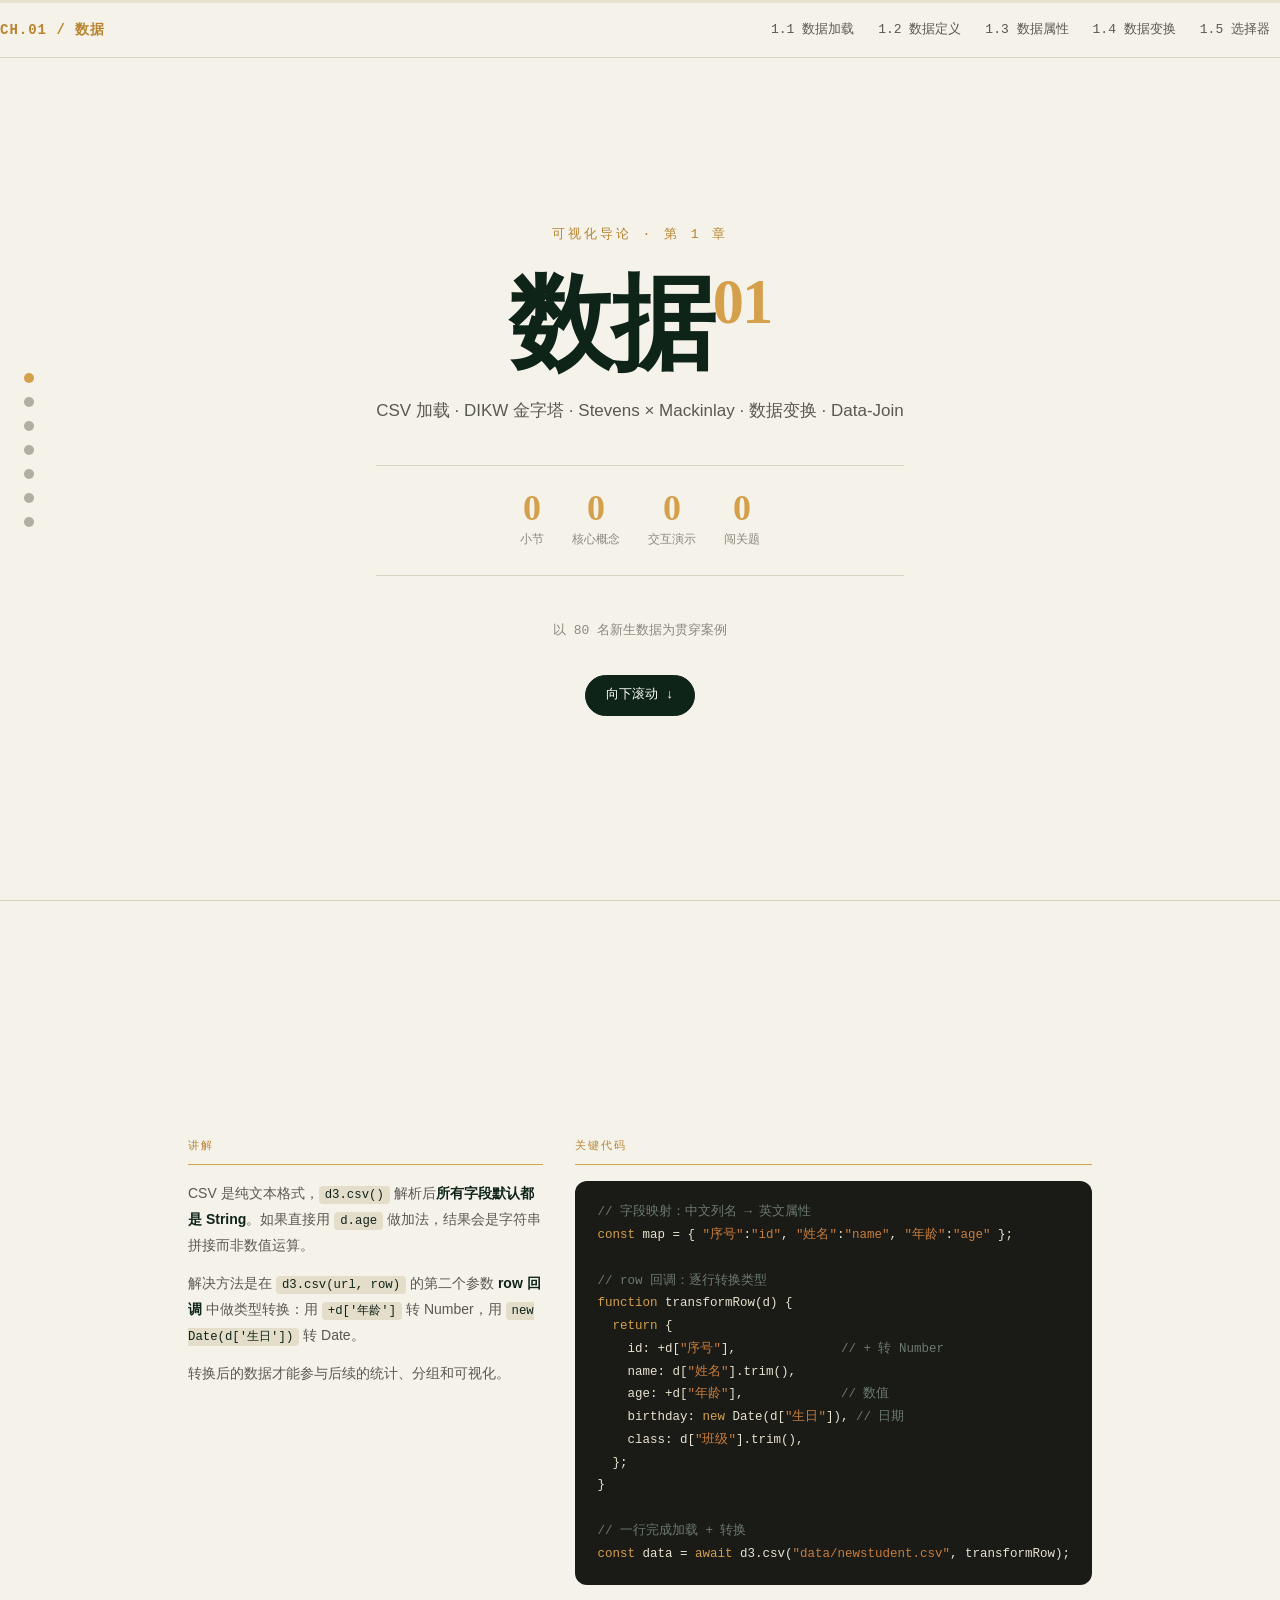
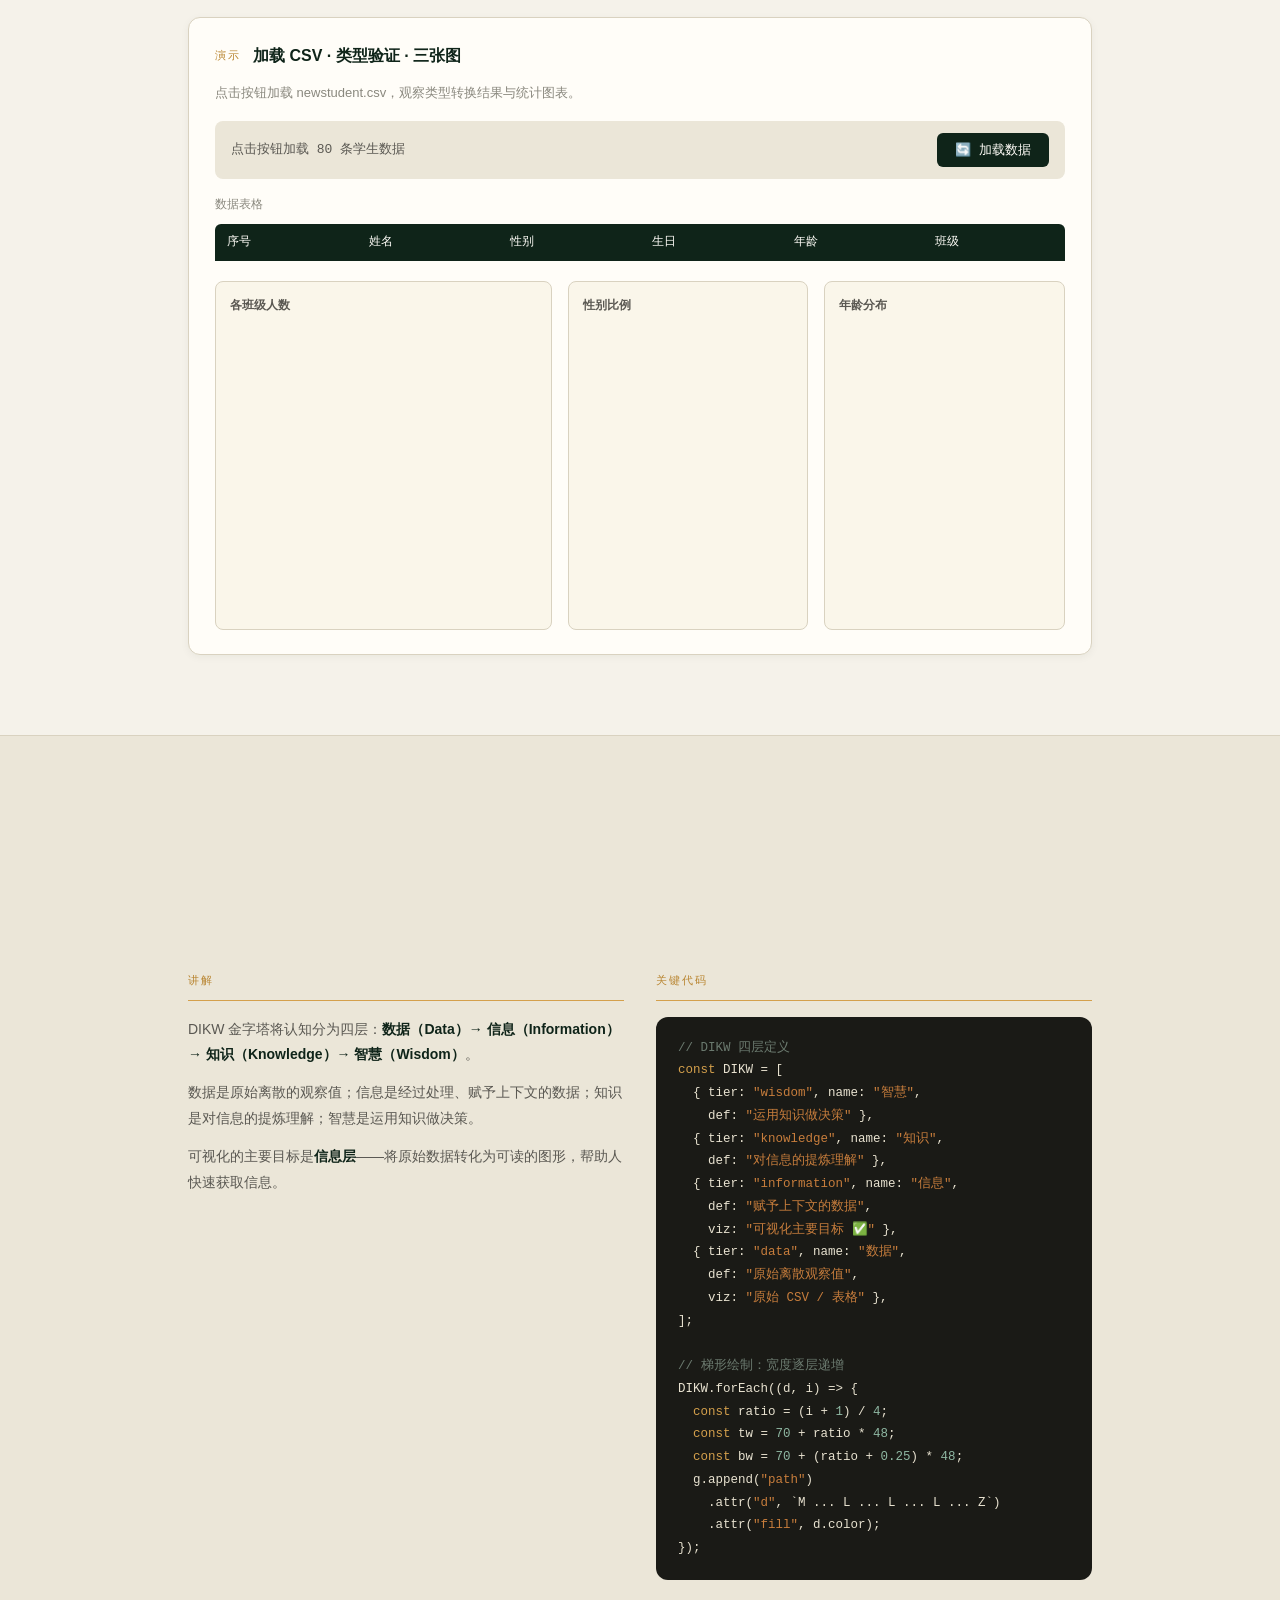
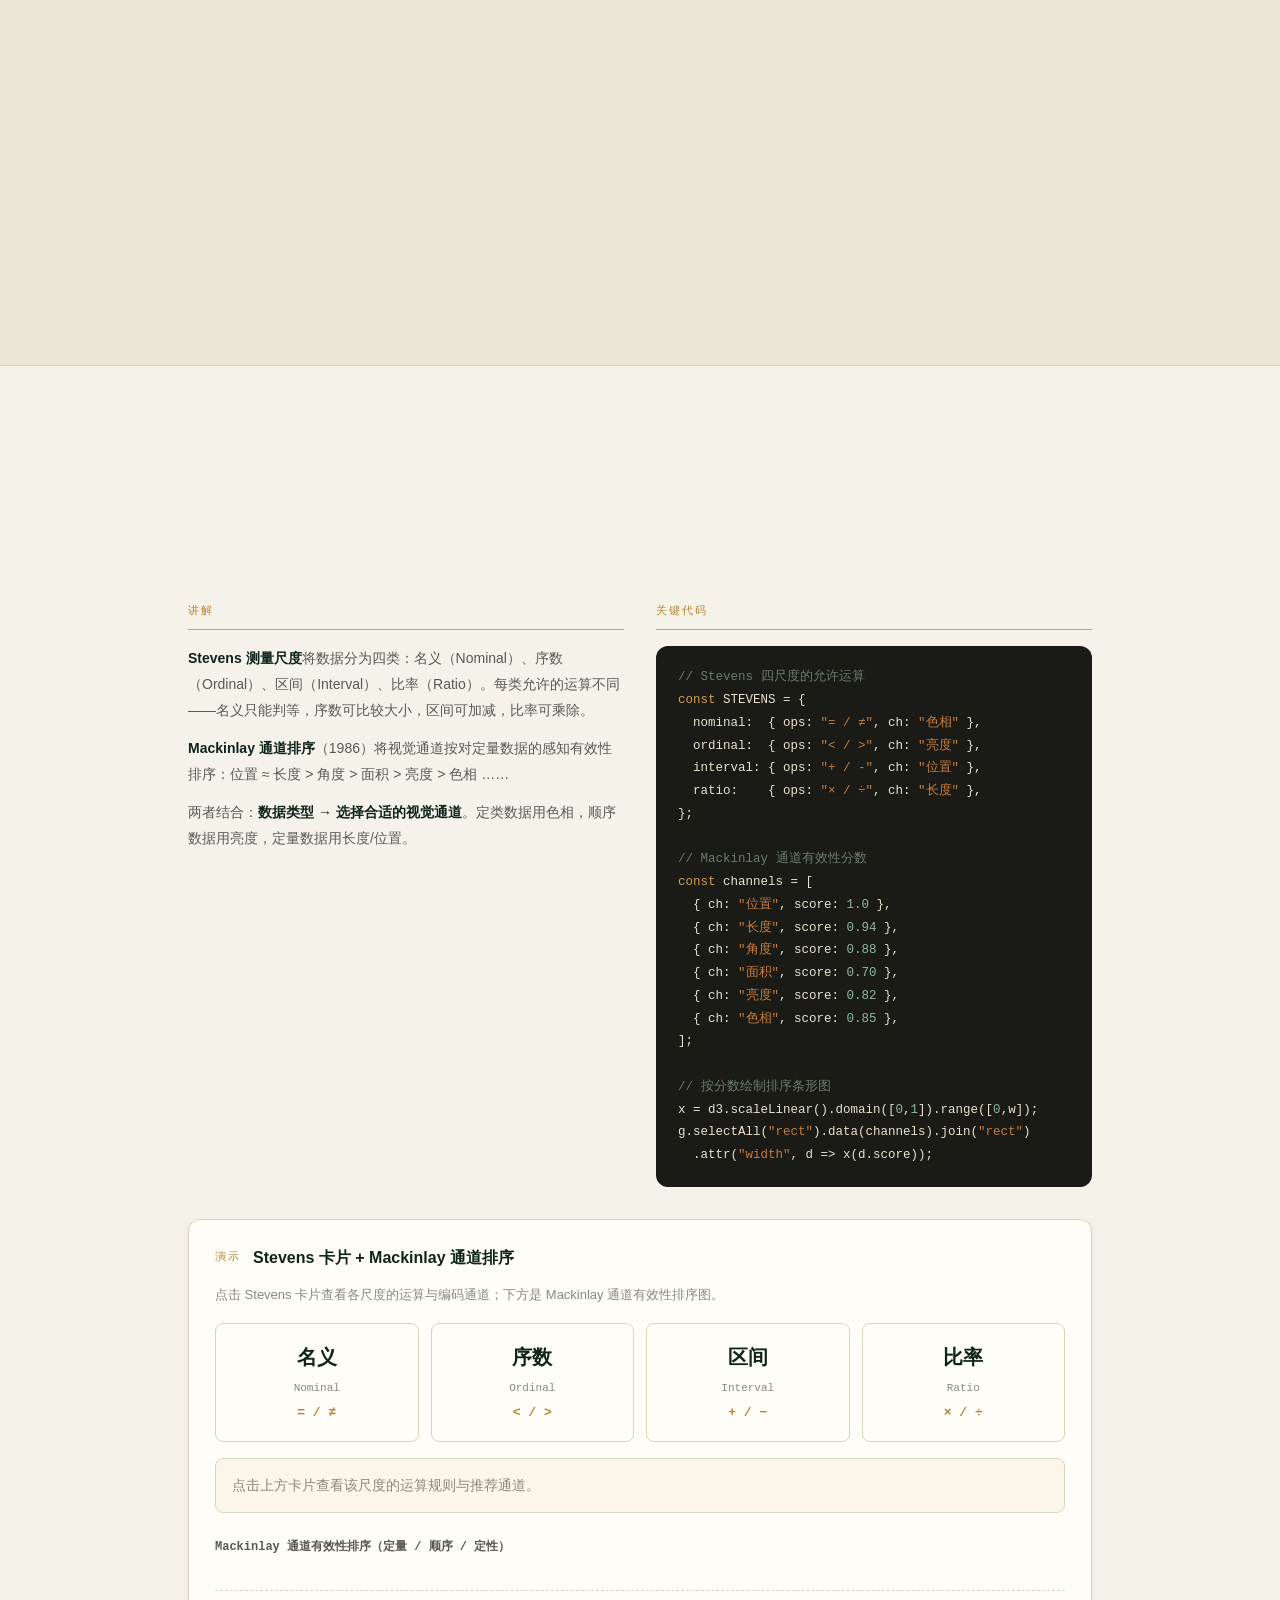
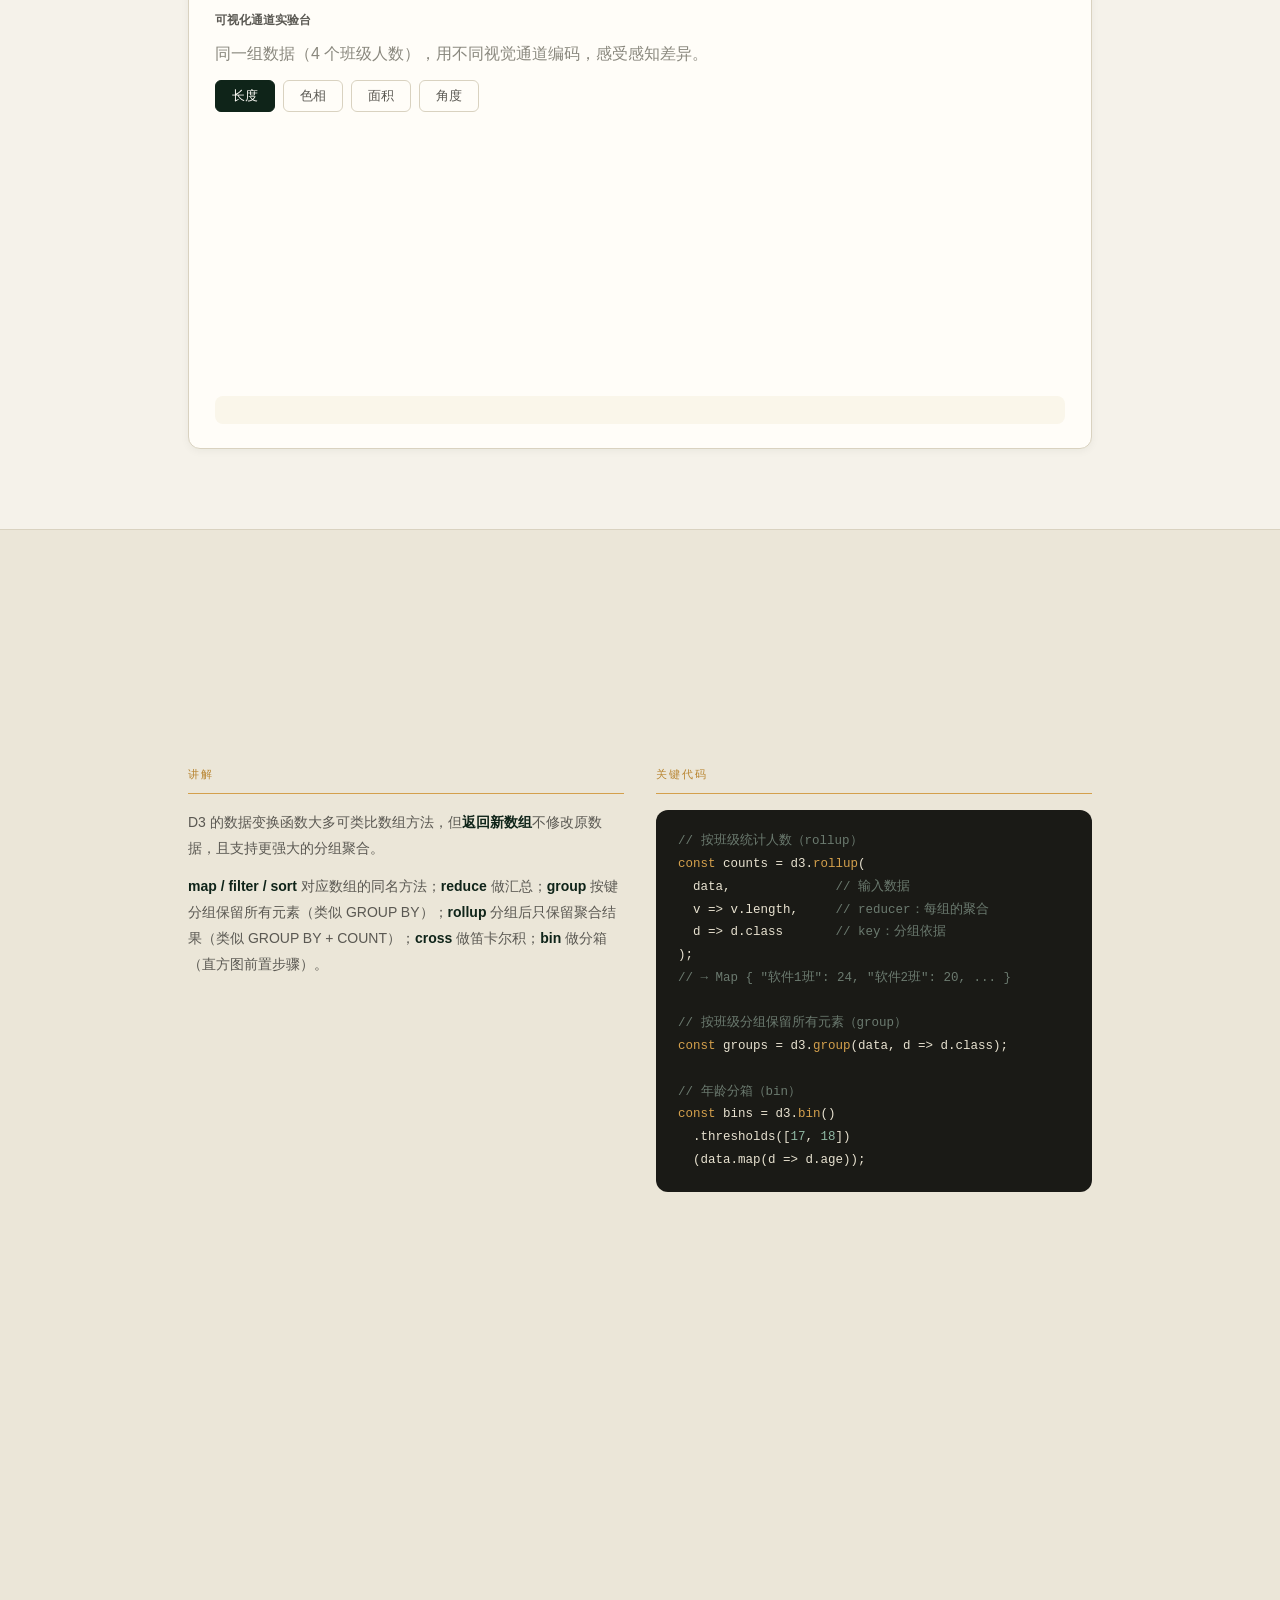
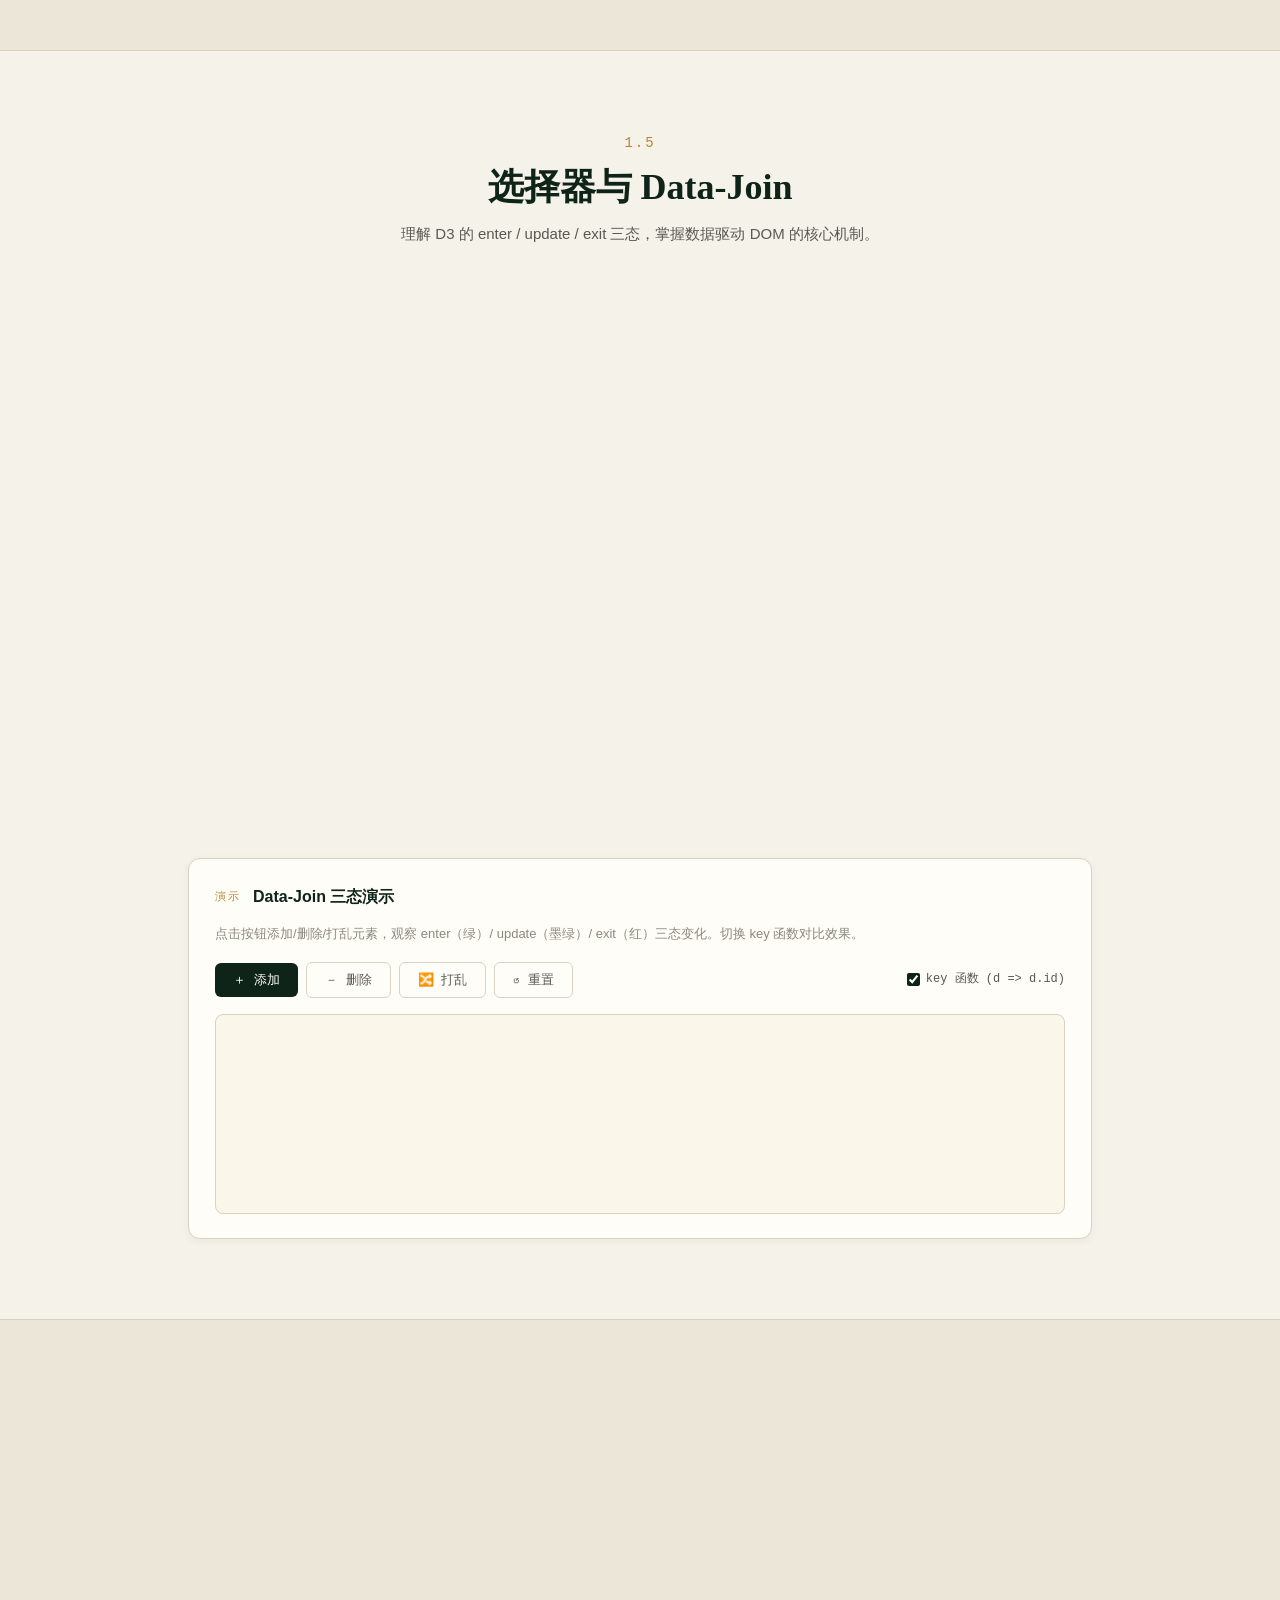
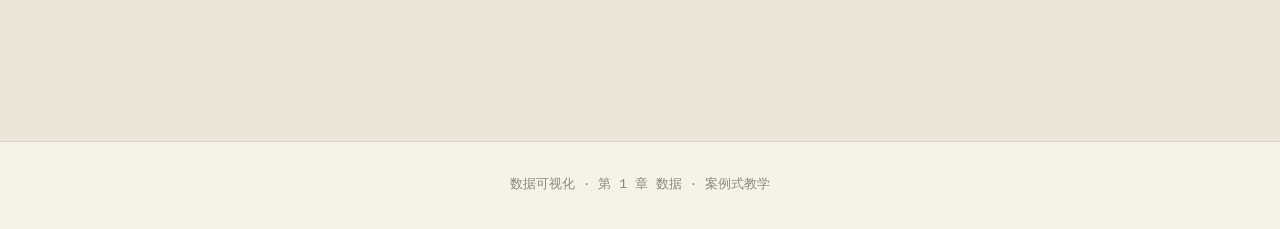
==== commit b28fad82: "Update stylesheet and script paths in index.html" ====
--- a/index.html
+++ b/index.html
@@ -7,7 +7,7 @@
   <link rel="preconnect" href="https://fonts.googleapis.com">
   <link rel="preconnect" href="https://fonts.gstatic.com" crossorigin>
   <link href="https://fonts.googleapis.com/css2?family=Fraunces:opsz,wght@9..144,400;9..144,600;9..144,800&family=Sora:wght@300;400;500;600&family=JetBrains+Mono:wght@400;500;600&display=swap" rel="stylesheet">
-  <link rel="stylesheet" href="css/style.css?v=20260915">
+  <link rel="stylesheet" href="style.css?v=20260915">
 </head>
 <body>
 
@@ -474,6 +474,6 @@
   </footer>
 
   <script src="https://d3js.org/d3.v7.min.js"></script>
-  <script src="js/app.js?v=20260915"></script>
+  <script src="app.js?v=20260915"></script>
 </body>
 </html>
--- a/style.css
+++ b/style.css
@@ -0,0 +1,369 @@
+/* ============================================================
+   数据可视化 · 第 1 章 数据
+   设计令牌 · 深墨绿主色 + 琥珀金 accent，浅色暖调
+   ============================================================ */
+:root {
+  --bg: #f5f2ea;
+  --bg-2: #ebe6d8;
+  --bg-3: #e3ddca;
+  --card: #fffdf8;
+  --card-2: #faf6ea;
+  --ink: #1a1a16;
+  --ink-2: #5a5852;
+  --ink-3: #8a887e;
+  --ink-4: #b0aea2;
+  --primary: #0f2419;
+  --primary-2: #1a3a2e;
+  --primary-3: #2d5a45;
+  --accent: #d4a04c;
+  --accent-2: #b8842f;
+  --accent-soft: #e8c891;
+  --ok: #2e7d52;
+  --warn: #c77d3c;
+  --bad: #b5483a;
+  --line: #d9d2c0;
+  --line-2: #e8e2d0;
+  --radius: 12px;
+  --radius-sm: 8px;
+  --shadow: 0 2px 8px rgba(15, 36, 25, 0.05);
+  --shadow-hover: 0 6px 20px rgba(15, 36, 25, 0.10);
+  --serif: "Fraunces", "Noto Serif SC", "SimSun", serif;
+  --sans: "Sora", "Noto Sans SC", "PingFang SC", "Microsoft YaHei", sans-serif;
+  --mono: "JetBrains Mono", "Cascadia Code", "Consolas", monospace;
+}
+
+/* ===== 1. 基础 ===== */
+* { margin: 0; padding: 0; box-sizing: border-box; }
+html { scroll-behavior: smooth; }
+body {
+  font-family: var(--sans);
+  background: var(--bg);
+  color: var(--ink);
+  line-height: 1.75;
+  -webkit-font-smoothing: antialiased;
+  overflow-x: hidden;
+}
+a { color: var(--accent-2); text-decoration: none; transition: color .2s; }
+a:hover { color: var(--primary); }
+::selection { background: var(--accent); color: var(--card); }
+.container { max-width: 960px; margin: 0 auto; padding: 0 28px; }
+
+/* ===== 2. 顶部进度条 ===== */
+.progress-bar { position: fixed; top: 0; left: 0; right: 0; height: 3px; background: var(--line-2); z-index: 200; }
+.progress-fill { height: 100%; width: 0%; background: linear-gradient(90deg, var(--primary), var(--accent)); transition: width .15s; }
+
+/* ===== 3. 顶部导航 ===== */
+.topbar {
+  position: fixed; top: 3px; left: 0; right: 0; z-index: 150;
+  background: rgba(245, 242, 234, 0.88);
+  backdrop-filter: blur(14px); -webkit-backdrop-filter: blur(14px);
+  border-bottom: 1px solid var(--line);
+}
+.topbar-inner { display: flex; align-items: center; justify-content: space-between; height: 54px; }
+.brand { font-family: var(--mono); font-size: 14px; color: var(--accent-2); letter-spacing: 1px; font-weight: 600; }
+.brand:hover { color: var(--primary); }
+.nav-links { display: flex; gap: 4px; }
+.nav-links a {
+  color: var(--ink-2); font-size: 13px; font-family: var(--mono);
+  padding: 6px 10px; border-radius: 6px; transition: all .2s;
+}
+.nav-links a:hover { background: var(--bg-2); }
+.nav-links a.active { color: var(--primary); background: var(--bg-2); border-left: 2px solid var(--accent); }
+
+/* ===== 4. 侧边导航点 ===== */
+.side-dots {
+  position: fixed; left: 24px; top: 50%; transform: translateY(-50%);
+  z-index: 100; display: flex; flex-direction: column; gap: 14px;
+}
+.side-dots a {
+  position: relative; display: block; width: 10px; height: 10px;
+  border-radius: 50%; background: var(--ink-4); transition: background .25s;
+}
+.side-dots a:hover { background: var(--accent); }
+.side-dots a.active { background: var(--accent); }
+.side-dots a span {
+  position: absolute; right: 100%; top: 50%; transform: translateY(-50%);
+  margin-right: 10px; white-space: nowrap; font-family: var(--mono);
+  font-size: 11px; color: var(--ink-2); opacity: 0; transition: opacity .25s; pointer-events: none;
+}
+.side-dots a:hover span { opacity: 1; }
+
+/* ===== 5. Hero 区 ===== */
+.hero {
+  position: relative; min-height: 100vh; display: flex;
+  align-items: center; justify-content: center;
+  background: var(--bg);
+  overflow: hidden;
+}
+.data-canvas {
+  position: absolute; inset: 0; width: 100%; height: 100%;
+  z-index: 0; opacity: 0.5; pointer-events: none;
+}
+.hero-inner { position: relative; z-index: 1; text-align: center; padding: 120px 0 80px; }
+.hero-eyebrow { font-family: var(--mono); font-size: 13px; letter-spacing: 3px; color: var(--accent-2); margin-bottom: 24px; }
+.hero-title {
+  font-family: var(--serif); font-size: clamp(56px, 9vw, 104px);
+  font-weight: 800; line-height: 1; margin-bottom: 20px; letter-spacing: -2px;
+  color: var(--primary);
+}
+.hero-num { color: var(--accent); vertical-align: super; font-size: 0.6em; }
+.hero-sub { font-size: clamp(14px, 2vw, 17px); color: var(--ink-2); max-width: 640px; margin: 0 auto 40px; }
+.hero-stats {
+  display: flex; flex-wrap: wrap; gap: 28px; justify-content: center;
+  margin-bottom: 44px; border-top: 1px solid var(--line); border-bottom: 1px solid var(--line);
+  padding: 24px 0;
+}
+.stat { display: flex; flex-direction: column; align-items: center; gap: 4px; }
+.stat-num { font-family: var(--serif); font-size: 36px; font-weight: 800; color: var(--accent); line-height: 1; }
+.stat-label { font-family: var(--mono); font-size: 12px; color: var(--ink-3); }
+.hero-meta { font-family: var(--mono); font-size: 13px; color: var(--ink-3); margin-bottom: 32px; }
+.hero-scroll {
+  display: inline-block; padding: 8px 20px; border: 1px solid var(--primary);
+  border-radius: 999px; color: var(--card); background: var(--primary);
+  font-size: 13px; font-family: var(--mono); transition: all .2s;
+}
+.hero-scroll:hover { background: var(--primary-3); color: var(--card); }
+
+/* ===== 6. 章节 ===== */
+.chapter { padding: clamp(56px, 8vw, 80px) 0; border-top: 1px solid var(--line); }
+.chapter.alt { background: var(--bg-2); }
+.chap-head { text-align: center; margin-bottom: 40px; }
+.chap-no { font-family: var(--mono); font-size: 14px; color: var(--accent-2); letter-spacing: 2px; margin-bottom: 12px; }
+.chap-head h2 { font-family: var(--serif); font-size: clamp(26px, 4vw, 36px); font-weight: 800; color: var(--primary); margin-bottom: 12px; line-height: 1.15; }
+.chap-lead { max-width: 680px; margin: 0 auto; color: var(--ink-2); font-size: 15px; }
+
+/* ===== 7. 三部分网格（讲解 + 代码） ===== */
+.lesson-grid { display: grid; grid-template-columns: 1fr 1fr; gap: 32px; margin-bottom: 32px; }
+.part-label {
+  font-family: var(--mono); font-size: 11px; letter-spacing: 2px;
+  color: var(--accent-2); padding-bottom: 8px; border-bottom: 1px solid var(--accent);
+  margin-bottom: 16px; text-transform: uppercase;
+}
+
+/* ===== 8. 讲解区 ===== */
+.part-explain { color: var(--ink-2); font-size: 14px; line-height: 1.85; }
+.part-explain p { margin-bottom: 12px; }
+.part-explain code {
+  font-family: var(--mono); font-size: 0.88em; padding: 2px 6px;
+  background: var(--bg-3); border-radius: 4px; color: var(--primary);
+}
+.part-explain b { color: var(--primary); }
+
+/* ===== 9. 代码块 ===== */
+.code-block {
+  background: #1a1a16; border-radius: var(--radius); padding: 20px 22px;
+  overflow-x: auto; margin: 0;
+}
+.code-block code { font-family: var(--mono); font-size: 12.5px; line-height: 1.7; color: #e8e2d0; }
+.c { color: #6b7a6f; }    /* 注释 */
+.k { color: #d4a04c; }    /* 关键字 */
+.s { color: #c77d3c; }    /* 字符串 */
+.n { color: #8fb8a3; }    /* 数字 */
+
+/* ===== 10. 演示区 ===== */
+.demo-stage {
+  background: var(--card); border: 1px solid var(--line); border-radius: var(--radius);
+  padding: 24px 26px; box-shadow: var(--shadow);
+}
+.demo-head { display: flex; align-items: center; gap: 12px; margin-bottom: 12px; }
+.demo-head .part-label { border: 0; padding: 0; margin: 0; }
+.demo-head h3 { font-size: 16px; color: var(--primary); }
+.demo-desc { color: var(--ink-3); font-size: 13px; margin-bottom: 16px; }
+
+/* ===== 11. 按钮 ===== */
+.btn-primary {
+  font-family: var(--mono); font-size: 13px; padding: 8px 18px;
+  border: 0; border-radius: 6px; background: var(--primary); color: var(--card);
+  cursor: pointer; transition: all .2s;
+}
+.btn-primary:hover { background: var(--primary-3); }
+.btn-primary:disabled { opacity: 0.5; cursor: not-allowed; }
+.btn-ghost {
+  font-family: var(--mono); font-size: 13px; padding: 8px 18px;
+  border: 1px solid var(--line); border-radius: 6px; background: transparent;
+  color: var(--ink-2); cursor: pointer; transition: all .2s;
+}
+.btn-ghost:hover { border-color: var(--accent); color: var(--accent-2); }
+
+/* ===== 12. 1.1 CSV 加载 ===== */
+.status-line {
+  display: flex; align-items: center; justify-content: space-between; gap: 16px;
+  padding: 12px 16px; background: var(--bg-2); border-radius: 8px;
+  margin-bottom: 16px; font-family: var(--mono); font-size: 13px; color: var(--ink-2);
+}
+.status-line.loading { background: rgba(212, 160, 76, 0.1); }
+.status-line.ok { background: rgba(46, 125, 82, 0.08); }
+.verify-box { margin-bottom: 16px; padding: 14px 16px; background: var(--card-2); border: 1px solid var(--line); border-radius: 8px; }
+.verify-box > div { font-family: var(--mono); font-size: 12.5px; line-height: 2; color: var(--ink-2); }
+.verify-box code { background: var(--bg-3); padding: 1px 5px; border-radius: 3px; color: var(--primary); }
+
+/* 表格 */
+.table-wrap { margin-bottom: 20px; }
+.table-head {
+  display: flex; justify-content: space-between; align-items: center;
+  font-family: var(--mono); font-size: 12px; color: var(--ink-3); margin-bottom: 8px;
+}
+.data-table { width: 100%; border-collapse: collapse; font-size: 13px; }
+.data-table th {
+  text-align: left; padding: 8px 12px; background: var(--primary); color: var(--card);
+  font-family: var(--mono); font-size: 12px; font-weight: 500;
+}
+.data-table th:first-child { border-radius: 6px 0 0 0; }
+.data-table th:last-child { border-radius: 0 6px 0 0; }
+.data-table td { padding: 7px 12px; border-bottom: 1px solid var(--line-2); color: var(--ink-2); }
+.data-table tbody tr:hover { background: var(--card-2); }
+
+/* 图表卡片 */
+.chart-row { display: grid; grid-template-columns: 1.4fr 1fr 1fr; gap: 16px; }
+.chart-card { background: var(--card-2); border: 1px solid var(--line); border-radius: 8px; padding: 14px; }
+.chart-title { font-family: var(--mono); font-size: 12px; color: var(--ink-2); margin-bottom: 8px; font-weight: 600; }
+.chart-box { min-height: 290px; }
+.viz-axis text { font-family: var(--mono); font-size: 11px; fill: var(--ink-3); }
+.viz-axis path, .viz-axis line { stroke: var(--line); }
+
+/* ===== 13. 1.2 DIKW 金字塔 ===== */
+.dikw-stage { display: grid; grid-template-columns: 340px 1fr; gap: 32px; align-items: start; }
+.dikw-viz { display: flex; justify-content: center; }
+.dikw-placeholder { color: var(--ink-3); font-size: 14px; padding: 60px 0; text-align: center; }
+.dikw-detail-inner h4 { font-family: var(--serif); font-size: 22px; margin-bottom: 12px; }
+.dikw-detail-inner dl { font-size: 14px; }
+.dikw-detail-inner dt { font-weight: 600; margin-top: 10px; font-family: var(--mono); font-size: 12px; }
+.dikw-detail-inner dd { color: var(--ink-2); margin-left: 0; line-height: 1.7; }
+.layer-tag { font-family: var(--mono); font-size: 12px; letter-spacing: 2px; font-weight: 600; }
+
+/* ===== 14. 1.3 Stevens 卡片 ===== */
+.stevens-grid { display: grid; grid-template-columns: repeat(4, 1fr); gap: 12px; margin-bottom: 16px; }
+.stevens-card {
+  border: 1px solid var(--line); border-radius: 8px; padding: 16px;
+  text-align: center; cursor: pointer; transition: all .2s; background: var(--card);
+}
+.stevens-card:hover { border-color: var(--accent); transform: translateY(-2px); }
+.stevens-card.active { border-color: var(--accent); background: var(--card-2); box-shadow: var(--shadow); }
+.sc-name { font-family: var(--serif); font-size: 20px; font-weight: 800; color: var(--primary); }
+.sc-en { font-family: var(--mono); font-size: 11px; color: var(--ink-3); margin: 4px 0; }
+.sc-ops { font-family: var(--mono); font-size: 13px; color: var(--accent-2); font-weight: 600; }
+.stevens-note { padding: 14px 16px; background: var(--card-2); border: 1px solid var(--line); border-radius: 8px; margin-bottom: 24px; font-size: 14px; line-height: 1.8; }
+.stevens-note b { color: var(--primary); }
+.muted { color: var(--ink-3); margin: 0; }
+
+/* Mackinlay */
+.mackinlay-wrap { margin-bottom: 32px; }
+.mackinlay-wrap svg { width: 100%; height: auto; }
+
+/* Lab 实验台 */
+.lab-wrap { border-top: 1px dashed var(--line); padding-top: 20px; }
+.lab-buttons { display: flex; gap: 8px; margin: 12px 0; flex-wrap: wrap; }
+.lab-btn {
+  padding: 6px 16px; border: 1px solid var(--line); border-radius: 6px;
+  background: var(--card); color: var(--ink-2); font-family: var(--mono);
+  font-size: 13px; cursor: pointer; transition: all .2s;
+}
+.lab-btn:hover { border-color: var(--accent); }
+.lab-btn.active { background: var(--primary); color: var(--card); border-color: var(--primary); }
+.lab-viz { min-height: 260px; margin-bottom: 12px; }
+.lab-viz svg { width: 100%; height: auto; }
+.lab-readout { padding: 14px 16px; background: var(--card-2); border-radius: 8px; font-size: 14px; line-height: 1.7; color: var(--ink-2); }
+.lab-readout .rank { color: var(--accent-2); font-family: var(--mono); font-weight: 600; }
+.lab-readout b { color: var(--primary); }
+
+/* ===== 15. 1.4 变换函数 ===== */
+.fn-buttons { display: flex; gap: 8px; margin-bottom: 16px; flex-wrap: wrap; }
+.fn-btn {
+  padding: 6px 14px; border: 1px solid var(--line); border-radius: 6px;
+  background: var(--card); color: var(--ink-2); font-family: var(--mono);
+  font-size: 13px; cursor: pointer; transition: all .2s;
+}
+.fn-btn:hover { border-color: var(--accent); }
+.fn-btn.active { background: var(--accent); color: var(--card); border-color: var(--accent); }
+.io-grid { display: grid; grid-template-columns: 1fr 40px 1fr; gap: 12px; align-items: stretch; margin-bottom: 16px; }
+.io-col { display: flex; flex-direction: column; }
+.io-arrow { display: flex; align-items: center; justify-content: center; font-size: 24px; color: var(--accent); }
+.io-box {
+  flex: 1; background: #1a1a16; border-radius: 8px; padding: 14px;
+  font-family: var(--mono); font-size: 12px; line-height: 1.6; color: #e8e2d0;
+  overflow-x: auto; margin: 0;
+}
+.transform-code-wrap { margin-top: 8px; }
+
+/* ===== 16. 1.5 Data-Join ===== */
+.join-controls { display: flex; gap: 8px; align-items: center; margin-bottom: 16px; flex-wrap: wrap; }
+.key-toggle {
+  display: flex; align-items: center; gap: 6px; margin-left: auto;
+  font-family: var(--mono); font-size: 12px; color: var(--ink-2); cursor: pointer;
+}
+.key-toggle input { accent-color: var(--primary); }
+.join-viz { background: var(--card-2); border: 1px solid var(--line); border-radius: 8px; padding: 10px; min-height: 200px; }
+.join-viz svg { width: 100%; height: auto; }
+
+/* ===== 17. Quiz 知识闯关 ===== */
+.quiz { padding: clamp(56px, 8vw, 80px) 0; background: var(--bg-2); border-top: 1px solid var(--line); }
+.quiz-card {
+  background: var(--card); border: 1px solid var(--line); border-radius: var(--radius);
+  padding: 30px 32px; box-shadow: var(--shadow); max-width: 680px; margin: 0 auto;
+}
+.quiz-meta { display: flex; justify-content: space-between; margin-bottom: 20px; font-size: 13px; color: var(--ink-2); }
+.quiz-progress { font-family: var(--mono); }
+.quiz-score b { color: var(--primary); }
+.quiz-body { margin-bottom: 20px; }
+.quiz-q { font-size: 16px; color: var(--primary); margin-bottom: 16px; line-height: 1.6; font-weight: 600; }
+.quiz-options { display: flex; flex-direction: column; gap: 8px; }
+.quiz-opt {
+  display: flex; align-items: center; gap: 12px; width: 100%; text-align: left;
+  padding: 12px 16px; border: 1px solid var(--line); border-radius: 8px;
+  background: var(--card); color: var(--ink-2); font-size: 14px; font-family: var(--sans);
+  cursor: pointer; transition: all .2s;
+}
+.quiz-opt:hover { border-color: var(--accent); background: var(--card-2); }
+.opt-key {
+  display: inline-flex; align-items: center; justify-content: center;
+  width: 24px; height: 24px; border-radius: 50%; background: var(--bg-3);
+  font-family: var(--mono); font-size: 12px; color: var(--primary); font-weight: 600;
+  flex-shrink: 0;
+}
+.quiz-opt.locked { pointer-events: none; }
+.quiz-opt.correct { border-color: var(--ok); background: rgba(46, 125, 82, 0.08); color: var(--ok); }
+.quiz-opt.correct .opt-key { background: var(--ok); color: #fff; }
+.quiz-opt.wrong { border-color: var(--bad); background: rgba(181, 72, 58, 0.08); color: var(--bad); }
+.quiz-opt.wrong .opt-key { background: var(--bad); color: #fff; }
+.quiz-explain {
+  padding: 12px 16px; margin-top: 12px; border-left: 3px solid var(--accent);
+  background: var(--bg-2); font-size: 13px; color: var(--ink-2);
+  border-radius: 0 6px 6px 0; line-height: 1.7;
+}
+.quiz-explain b { color: var(--primary); }
+.quiz-explain code { font-family: var(--mono); font-size: 0.88em; padding: 2px 6px; background: var(--bg-3); border-radius: 4px; color: var(--primary); }
+.quiz-footer { text-align: right; }
+.quiz-btn { font-family: var(--mono); font-size: 13px; padding: 8px 20px; border-radius: 6px; cursor: pointer; transition: all .2s; }
+.quiz-btn.next { background: var(--primary); color: var(--card); border: 0; }
+.quiz-btn.next:hover { background: var(--primary-3); }
+.quiz-btn.restart { background: transparent; border: 1px solid var(--line); color: var(--ink-2); margin-left: 8px; }
+.quiz-btn.restart:hover { border-color: var(--accent); color: var(--accent-2); }
+.quiz-result { text-align: center; padding: 24px; }
+.quiz-result .big { font-family: var(--serif); font-size: 48px; font-weight: 800; color: var(--primary); margin-bottom: 12px; }
+.quiz-result .msg { font-size: 15px; }
+.quiz-result .msg.pass { color: var(--ok); }
+.quiz-result .msg.fail { color: var(--warn); }
+
+/* ===== 18. 页脚 ===== */
+.site-footer { padding: 32px 0; text-align: center; border-top: 1px solid var(--line); }
+.site-footer p { color: var(--ink-3); font-size: 13px; font-family: var(--mono); }
+
+/* ===== 19. reveal 滚动动画 ===== */
+.reveal { opacity: 0; transform: translateY(24px); transition: opacity .8s ease, transform .8s ease; }
+.reveal.visible { opacity: 1; transform: translateY(0); }
+
+/* ===== 20. 响应式 ===== */
+@media (max-width: 768px) {
+  .nav-links { display: none; }
+  .side-dots { display: none; }
+  .lesson-grid { grid-template-columns: 1fr; }
+  .hero-stats { gap: 20px; }
+  .stat-num { font-size: 28px; }
+  .container { padding: 0 20px; }
+  .quiz-card { padding: 22px 20px; }
+  .chart-row { grid-template-columns: 1fr; }
+  .dikw-stage { grid-template-columns: 1fr; }
+  .stevens-grid { grid-template-columns: repeat(2, 1fr); }
+  .io-grid { grid-template-columns: 1fr; }
+  .io-arrow { display: none; }
+}
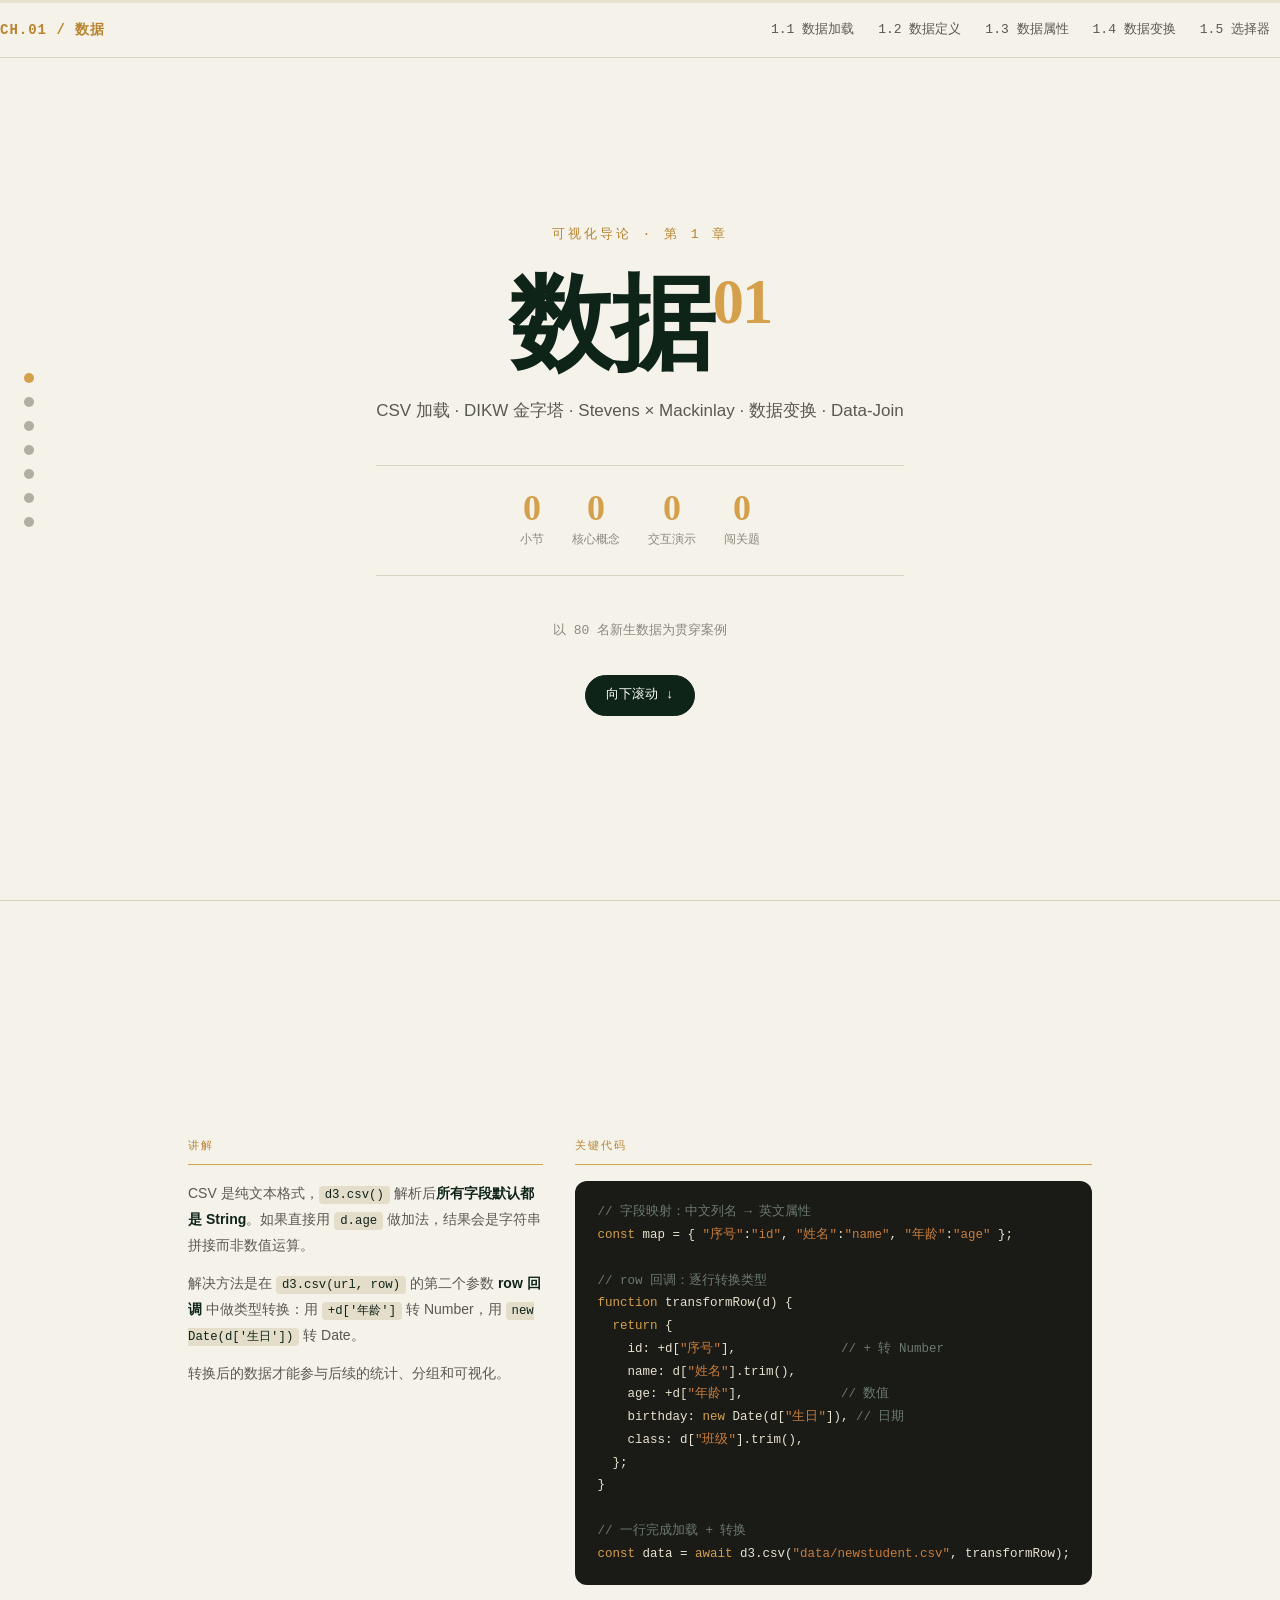
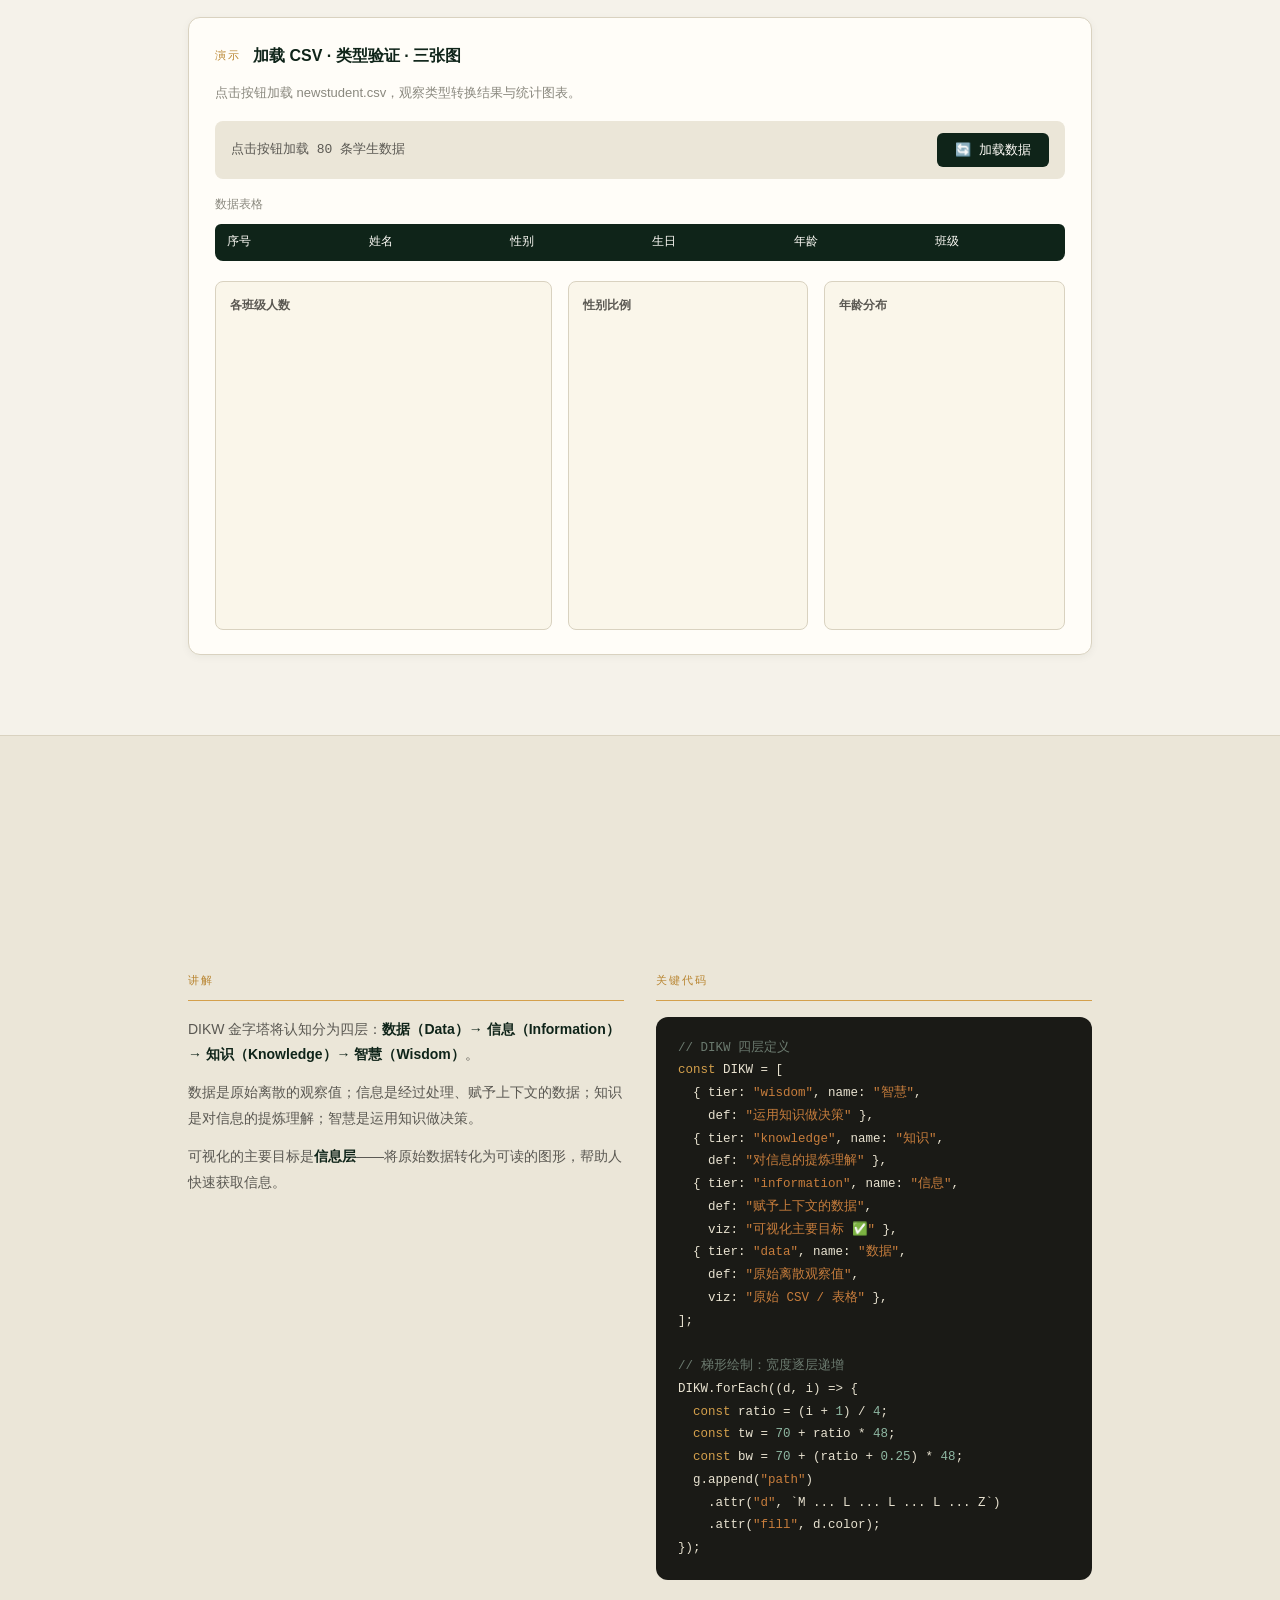
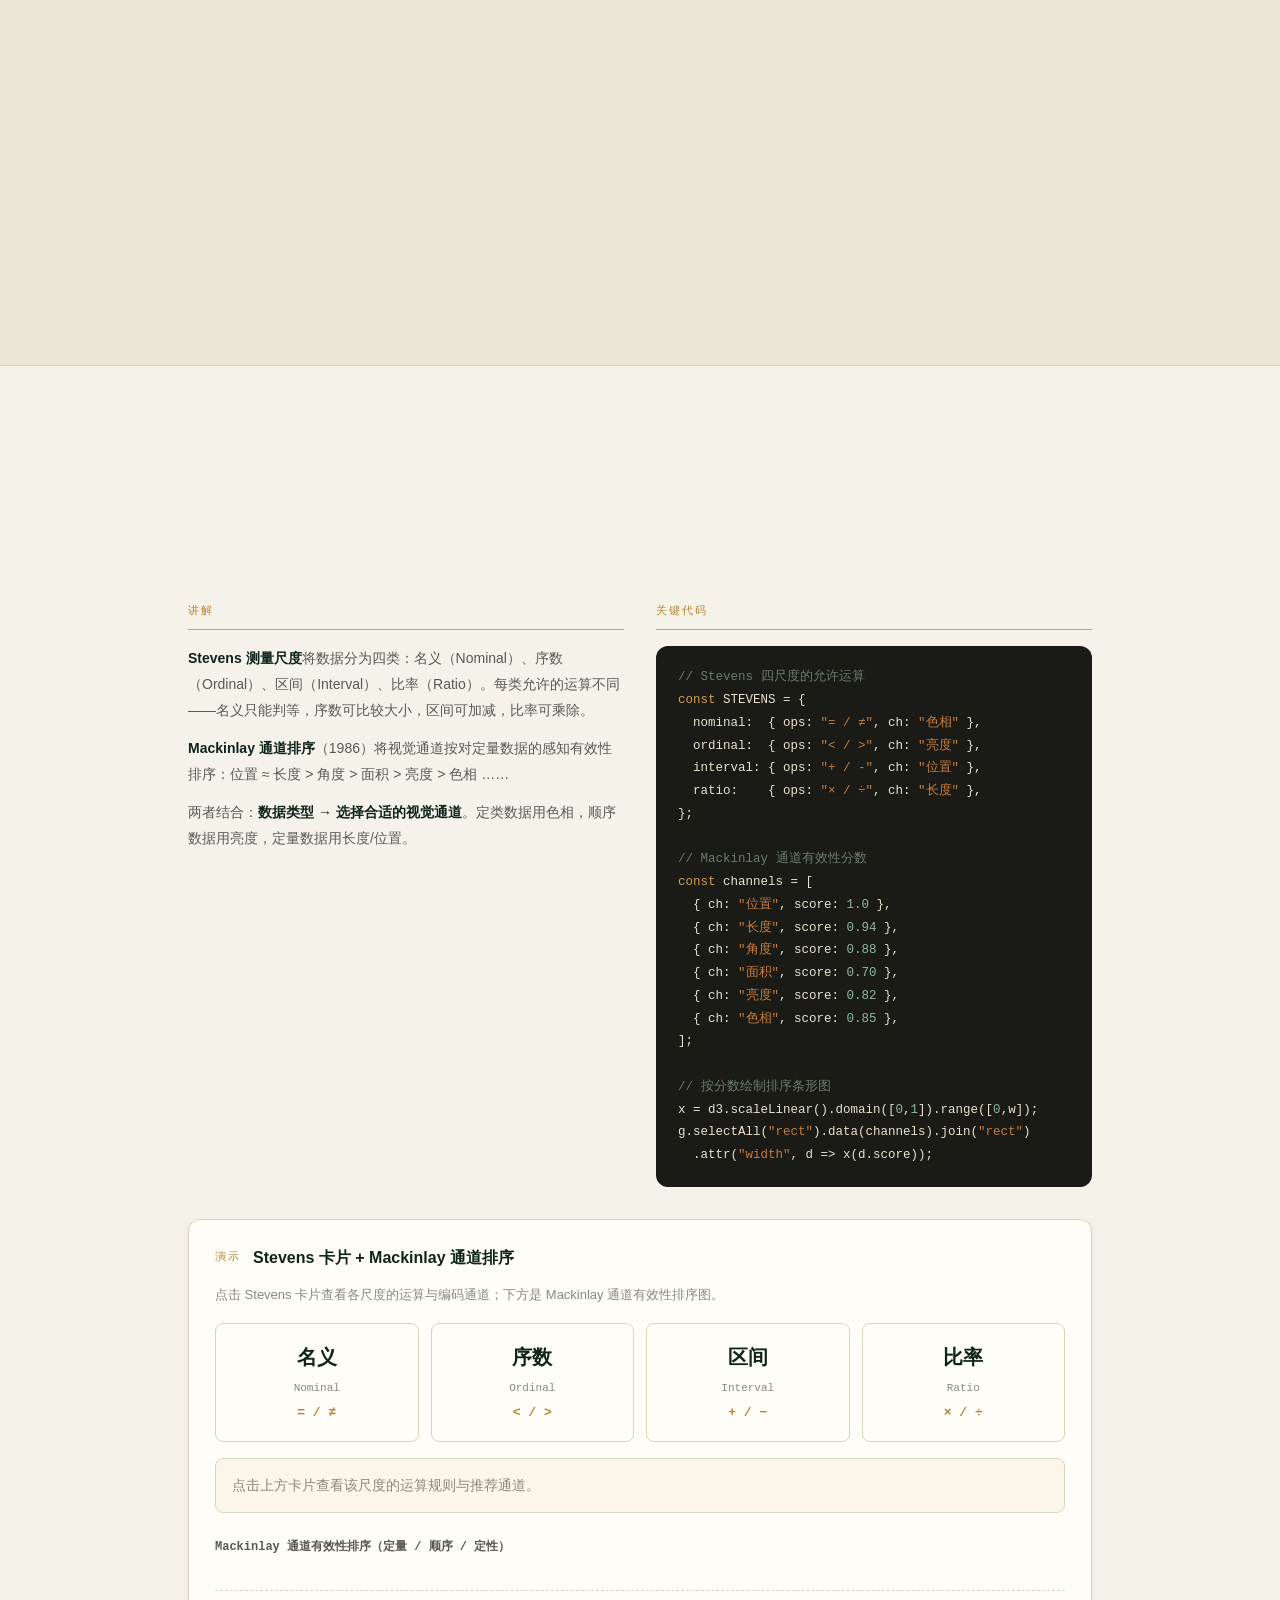
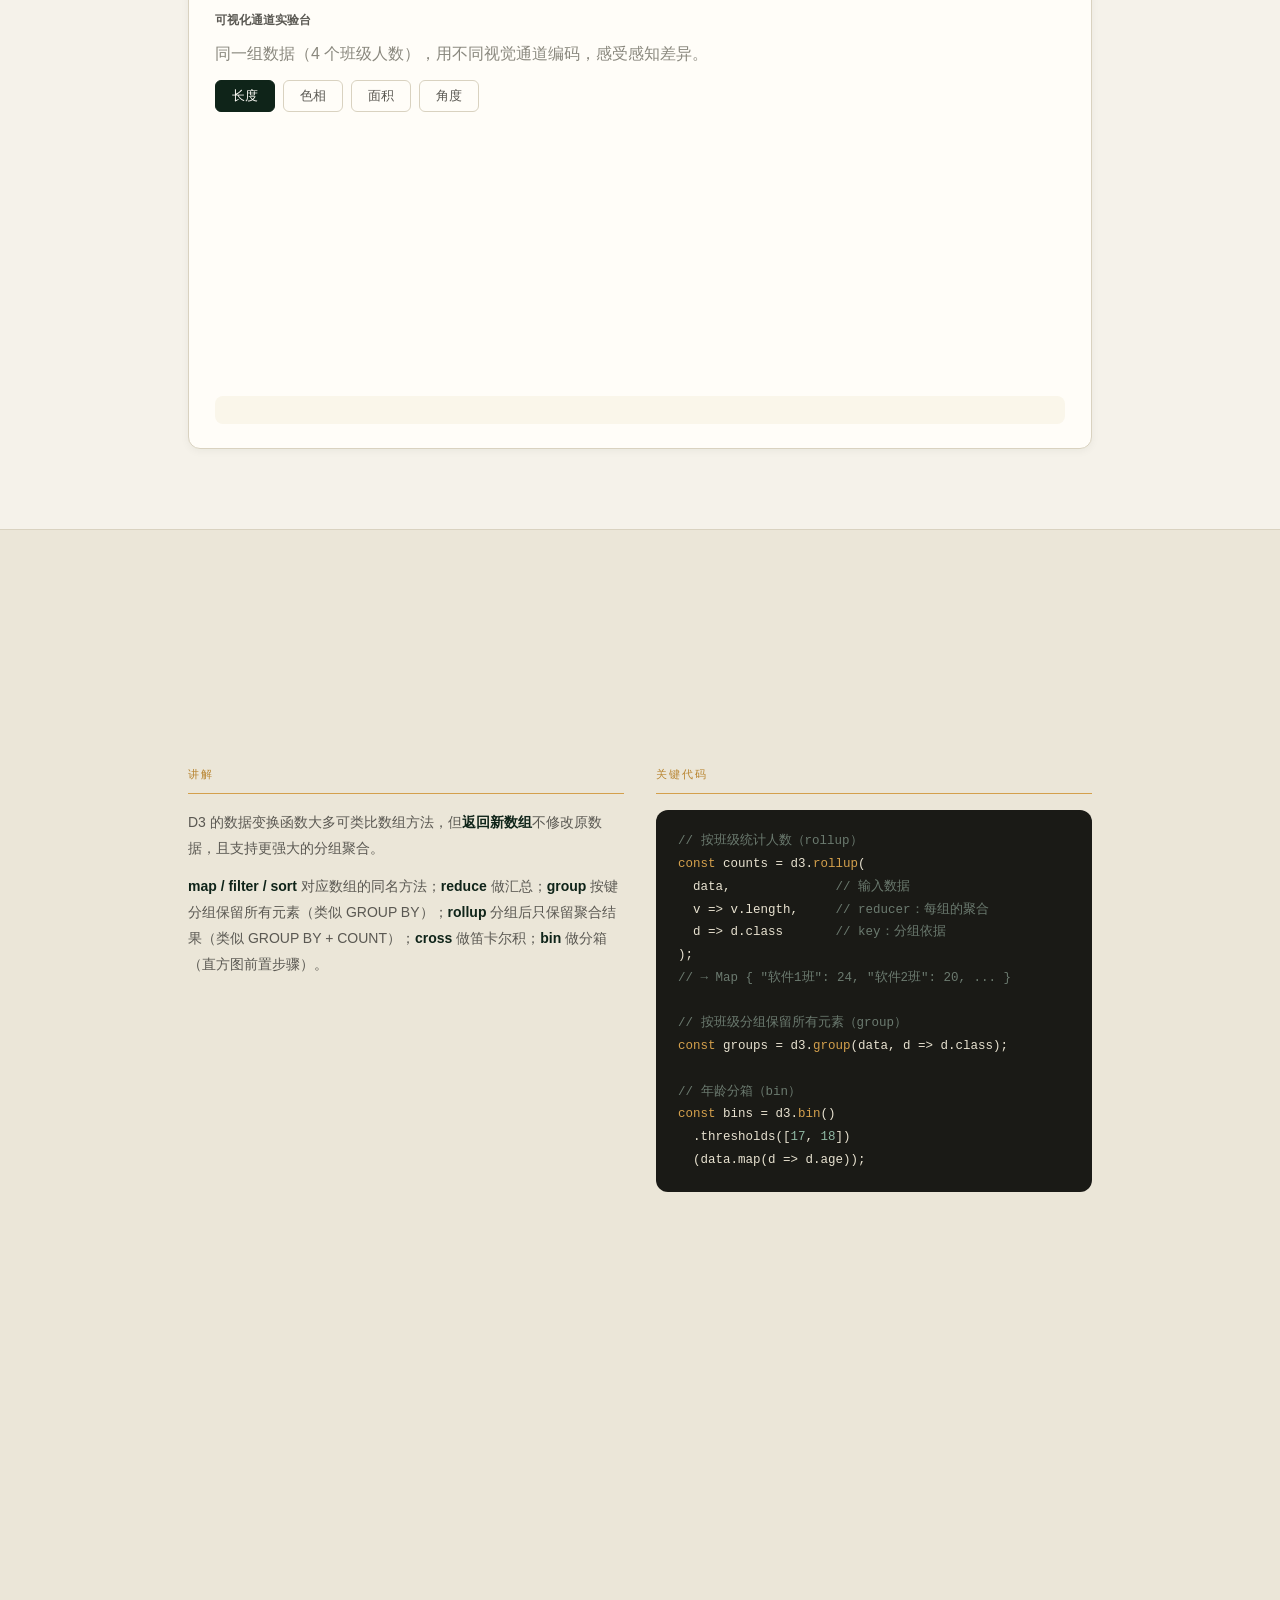
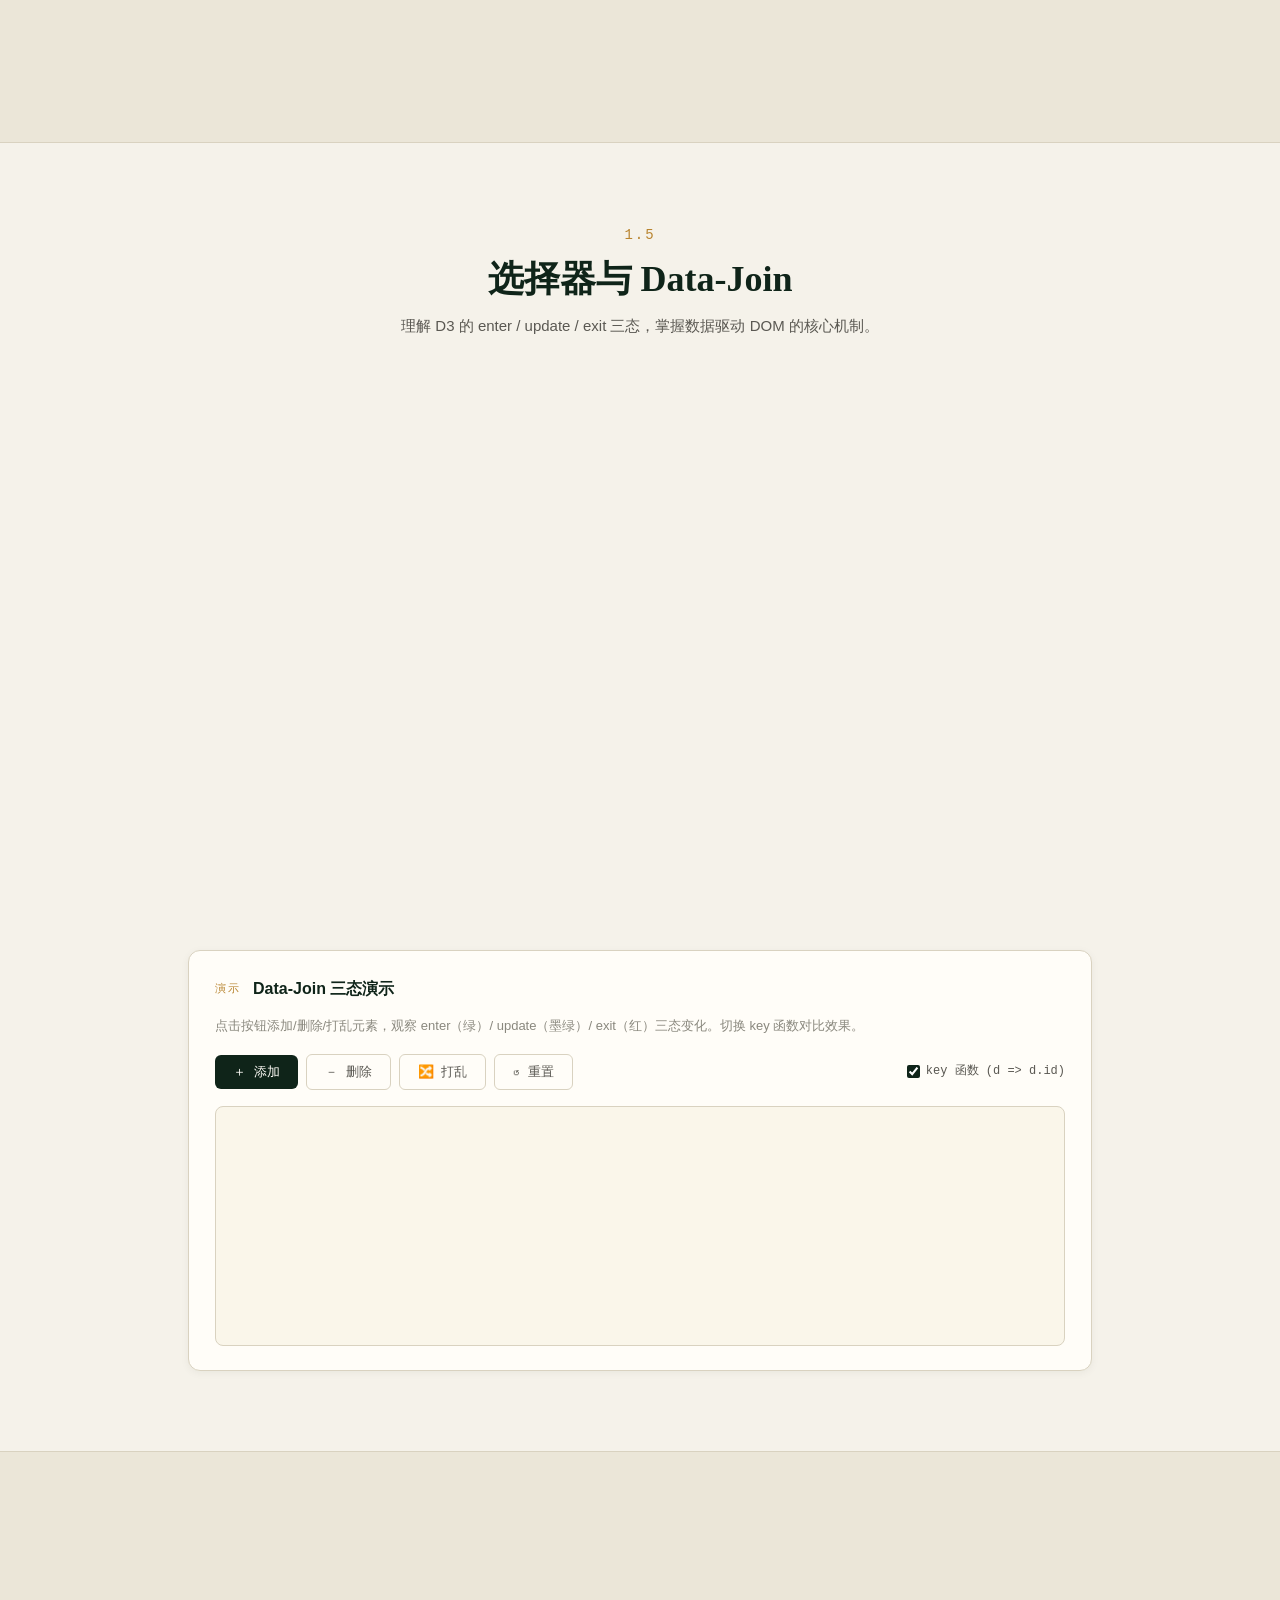
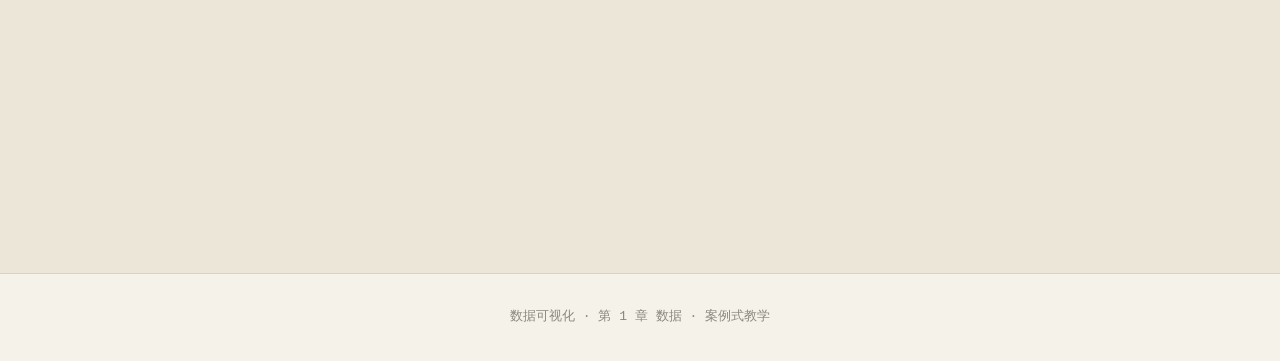
==== commit 62c4aafb: "Add files via upload" ====
--- a/index.html
+++ b/index.html
@@ -7,7 +7,7 @@
   <link rel="preconnect" href="https://fonts.googleapis.com">
   <link rel="preconnect" href="https://fonts.gstatic.com" crossorigin>
   <link href="https://fonts.googleapis.com/css2?family=Fraunces:opsz,wght@9..144,400;9..144,600;9..144,800&family=Sora:wght@300;400;500;600&family=JetBrains+Mono:wght@400;500;600&display=swap" rel="stylesheet">
-  <link rel="stylesheet" href="style.css?v=20260915">
+  <link rel="stylesheet" href="style.css?v=999">
 </head>
 <body>
 
@@ -474,6 +474,6 @@
   </footer>
 
   <script src="https://d3js.org/d3.v7.min.js"></script>
-  <script src="app.js?v=20260915"></script>
+  <script src="app.js?v=999"></script>
 </body>
 </html>
--- a/style.css
+++ b/style.css
@@ -198,7 +198,7 @@
 .verify-box code { background: var(--bg-3); padding: 1px 5px; border-radius: 3px; color: var(--primary); }
 
 /* 表格 */
-.table-wrap { margin-bottom: 20px; }
+.table-wrap { margin-bottom: 20px; max-height: 360px; overflow-y: auto; border-radius: 8px; }
 .table-head {
   display: flex; justify-content: space-between; align-items: center;
   font-family: var(--mono); font-size: 12px; color: var(--ink-3); margin-bottom: 8px;
@@ -280,10 +280,47 @@
 .io-arrow { display: flex; align-items: center; justify-content: center; font-size: 24px; color: var(--accent); }
 .io-box {
   flex: 1; background: #1a1a16; border-radius: 8px; padding: 14px;
-  font-family: var(--mono); font-size: 12px; line-height: 1.6; color: #e8e2d0;
-  overflow-x: auto; margin: 0;
-}
+  overflow-x: auto; margin: 0; min-height: 120px;
+}
+.io-box pre { margin: 0; white-space: pre-wrap; color: #e8e2d0; font-family: var(--mono); font-size: 12px; line-height: 1.6; }
 .transform-code-wrap { margin-top: 8px; }
+
+/* 变换函数输出可视化 */
+.tf-table { width: 100%; border-collapse: collapse; font-size: 11px; font-family: var(--mono); table-layout: fixed; }
+.tf-table th { text-align: left; padding: 4px 6px; background: var(--primary); color: var(--card); font-weight: 500; font-size: 10px; white-space: nowrap; overflow: hidden; text-overflow: ellipsis; }
+.tf-table th:first-child { border-radius: 4px 0 0 0; }
+.tf-table th:last-child { border-radius: 0 4px 0 0; }
+.tf-table td { padding: 3px 6px; border-bottom: 1px solid rgba(255,255,255,0.06); color: #cfcbc0; white-space: nowrap; overflow: hidden; text-overflow: ellipsis; }
+.tf-table tbody tr:hover { background: rgba(255,255,255,0.04); }
+.tf-row-highlight td { background: rgba(46,125,82,0.15); color: #c7e6d3; }
+.tf-note { margin-top: 10px; font-family: var(--mono); font-size: 11px; color: var(--accent); }
+.tf-chips { display: flex; flex-wrap: wrap; gap: 6px; }
+.tf-chip {
+  display: inline-block; padding: 4px 10px; border-radius: 14px;
+  background: var(--primary-3); color: var(--card); font-family: var(--mono); font-size: 12px;
+}
+.tf-chip-sm { padding: 2px 8px; font-size: 11px; }
+.tf-bignum { text-align: center; padding: 24px 0; }
+.tf-num { font-family: var(--serif); font-size: 56px; font-weight: 800; color: var(--accent); }
+.tf-unit { font-size: 20px; color: var(--accent-2); margin-left: 4px; }
+.tf-bignum-label { margin-top: 8px; font-family: var(--mono); font-size: 12px; color: #8a887e; }
+.tf-groups { display: flex; flex-direction: column; gap: 10px; }
+.tf-group-card { background: rgba(255,255,255,0.04); border: 1px solid rgba(255,255,255,0.08); border-radius: 8px; padding: 10px 12px; }
+.tf-group-title { font-family: var(--mono); font-size: 13px; color: var(--accent); margin-bottom: 8px; font-weight: 600; }
+.tf-group-title span { color: #8a887e; font-weight: 400; }
+.tf-bars { display: flex; flex-direction: column; gap: 10px; padding: 6px 0; }
+.tf-bar-row { display: flex; align-items: center; gap: 10px; }
+.tf-bar-label { font-family: var(--mono); font-size: 12px; color: #cfcbc0; width: 70px; flex-shrink: 0; }
+.tf-bar-track { flex: 1; height: 22px; background: rgba(255,255,255,0.06); border-radius: 4px; position: relative; overflow: hidden; }
+.tf-bar-fill { height: 100%; background: linear-gradient(90deg, var(--primary-3), var(--accent)); border-radius: 4px; transition: width .4s; }
+.tf-bar-val { position: absolute; right: 8px; top: 50%; transform: translateY(-50%); font-family: var(--mono); font-size: 11px; color: var(--card); font-weight: 600; }
+.tf-matrix td { text-align: center; width: 60px; }
+.tf-cell-on { background: rgba(212,160,76,0.25); color: var(--accent); font-weight: 700; }
+.tf-hist { display: flex; align-items: flex-end; gap: 12px; height: 140px; padding: 10px 0; }
+.tf-hist-col { flex: 1; display: flex; flex-direction: column; align-items: center; height: 100%; justify-content: flex-end; }
+.tf-hist-bar { width: 100%; max-width: 48px; background: linear-gradient(180deg, var(--accent), var(--accent-2)); border-radius: 4px 4px 0 0; min-height: 4px; transition: height .4s; }
+.tf-hist-val { font-family: var(--mono); font-size: 11px; color: var(--accent); margin-top: 4px; }
+.tf-hist-label { font-family: var(--mono); font-size: 10px; color: #8a887e; margin-top: 2px; }
 
 /* ===== 16. 1.5 Data-Join ===== */
 .join-controls { display: flex; gap: 8px; align-items: center; margin-bottom: 16px; flex-wrap: wrap; }
@@ -292,8 +329,8 @@
   font-family: var(--mono); font-size: 12px; color: var(--ink-2); cursor: pointer;
 }
 .key-toggle input { accent-color: var(--primary); }
-.join-viz { background: var(--card-2); border: 1px solid var(--line); border-radius: 8px; padding: 10px; min-height: 200px; }
-.join-viz svg { width: 100%; height: auto; }
+.join-viz { background: var(--card-2); border: 1px solid var(--line); border-radius: 8px; padding: 10px; min-height: 240px; overflow: visible; }
+.join-viz svg { width: 100%; height: auto; overflow: visible; }
 
 /* ===== 17. Quiz 知识闯关 ===== */
 .quiz { padding: clamp(56px, 8vw, 80px) 0; background: var(--bg-2); border-top: 1px solid var(--line); }
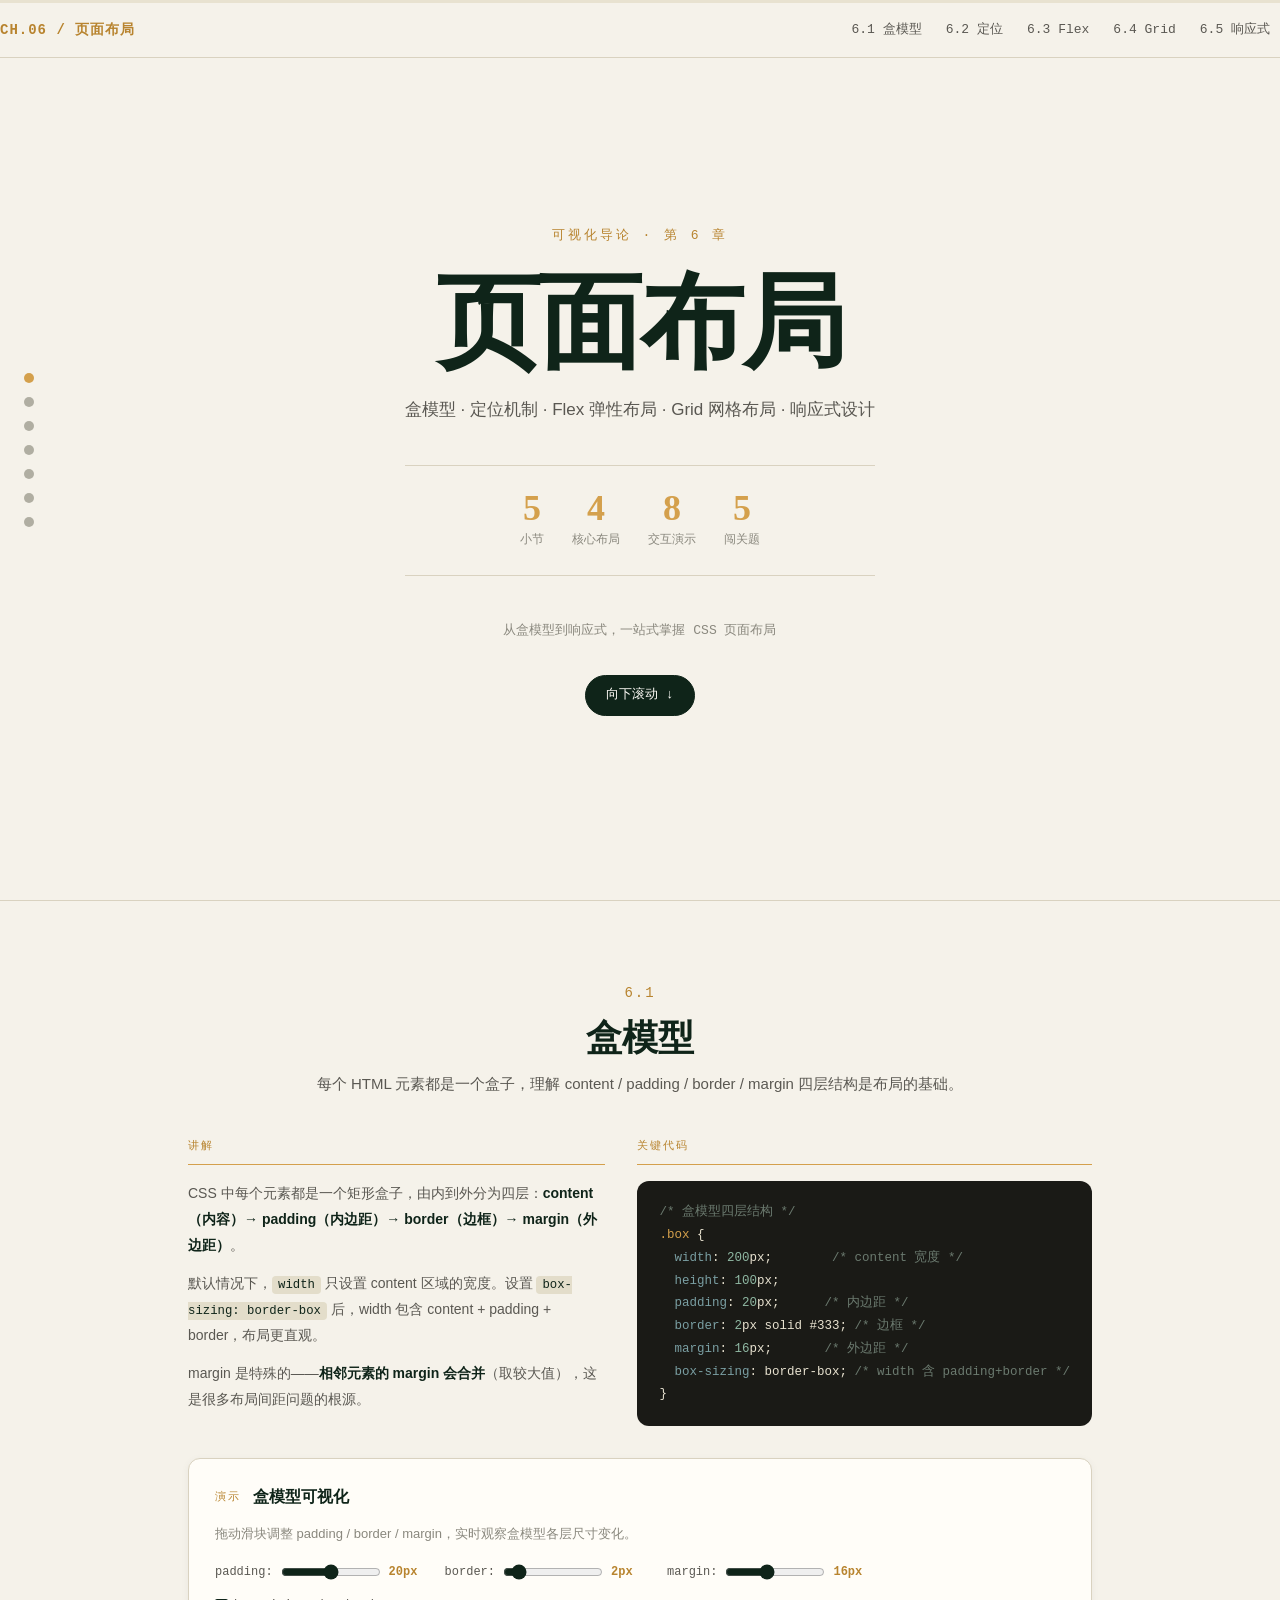
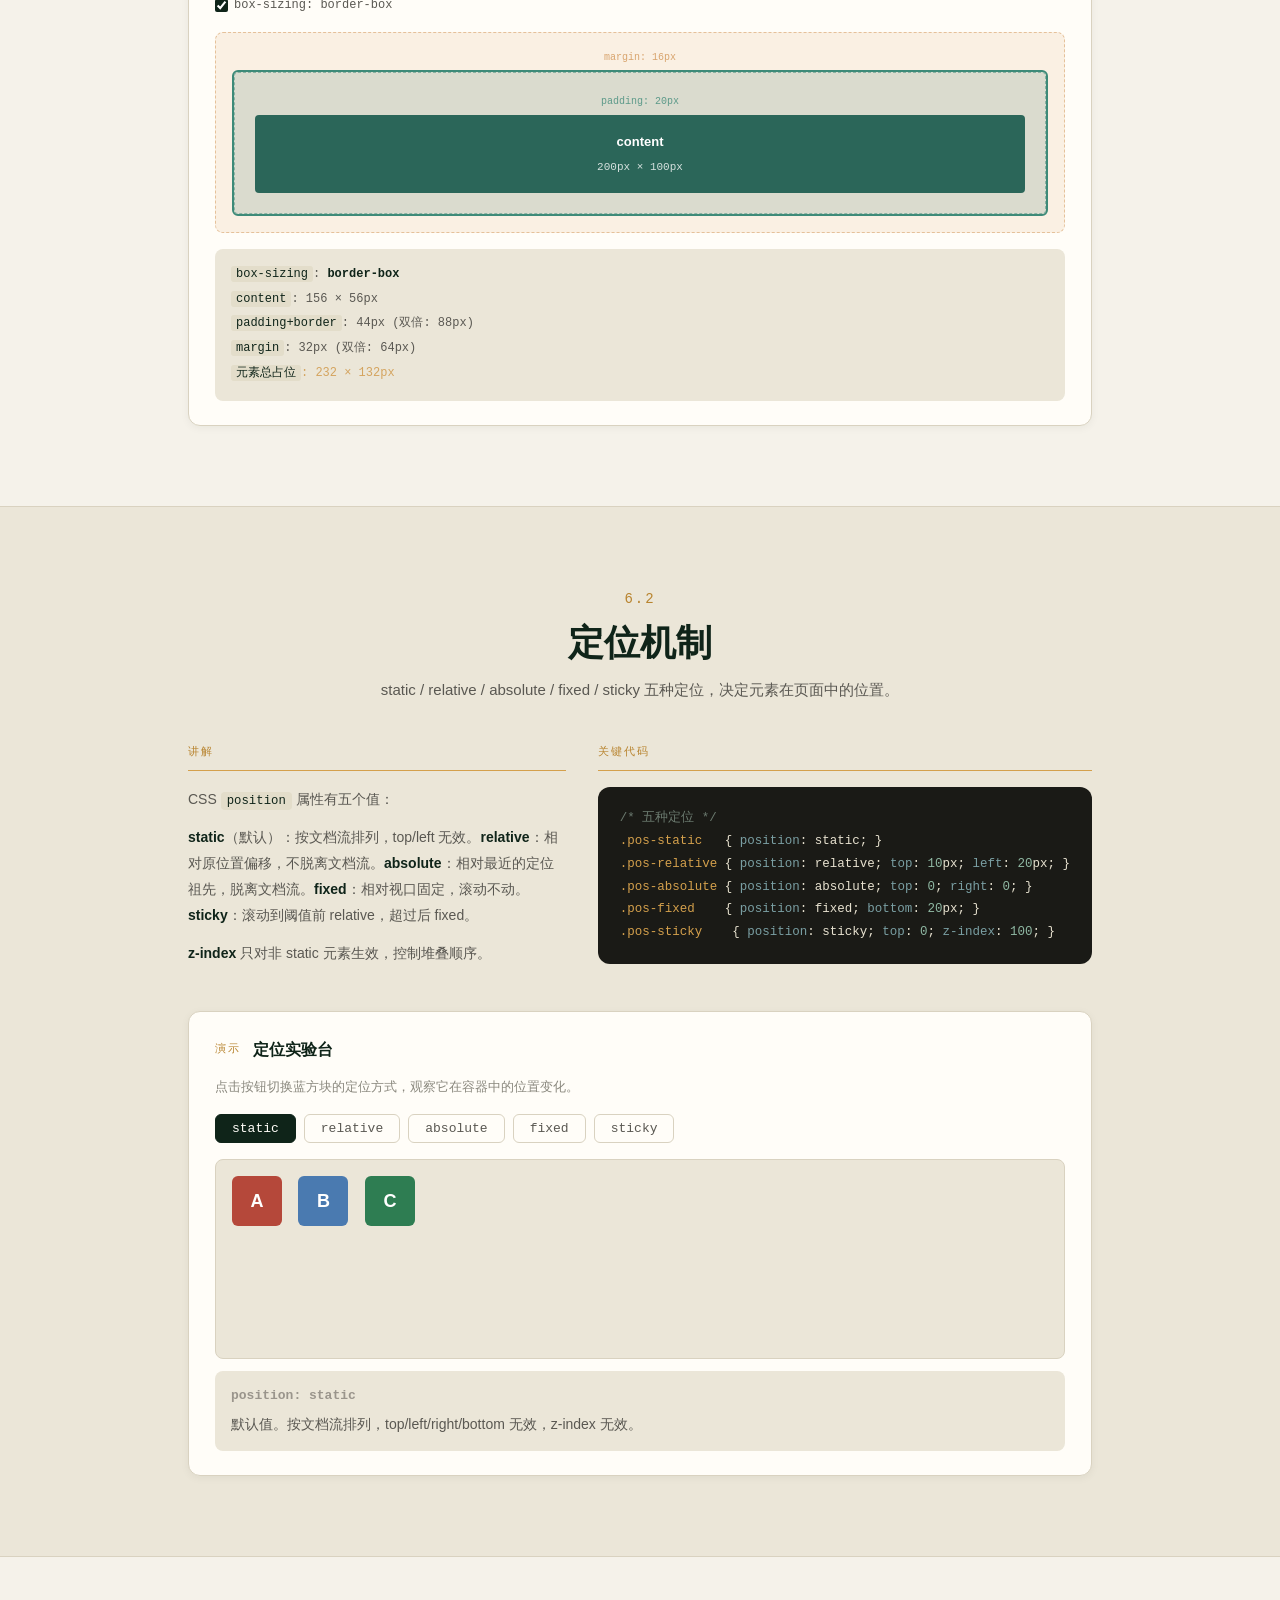
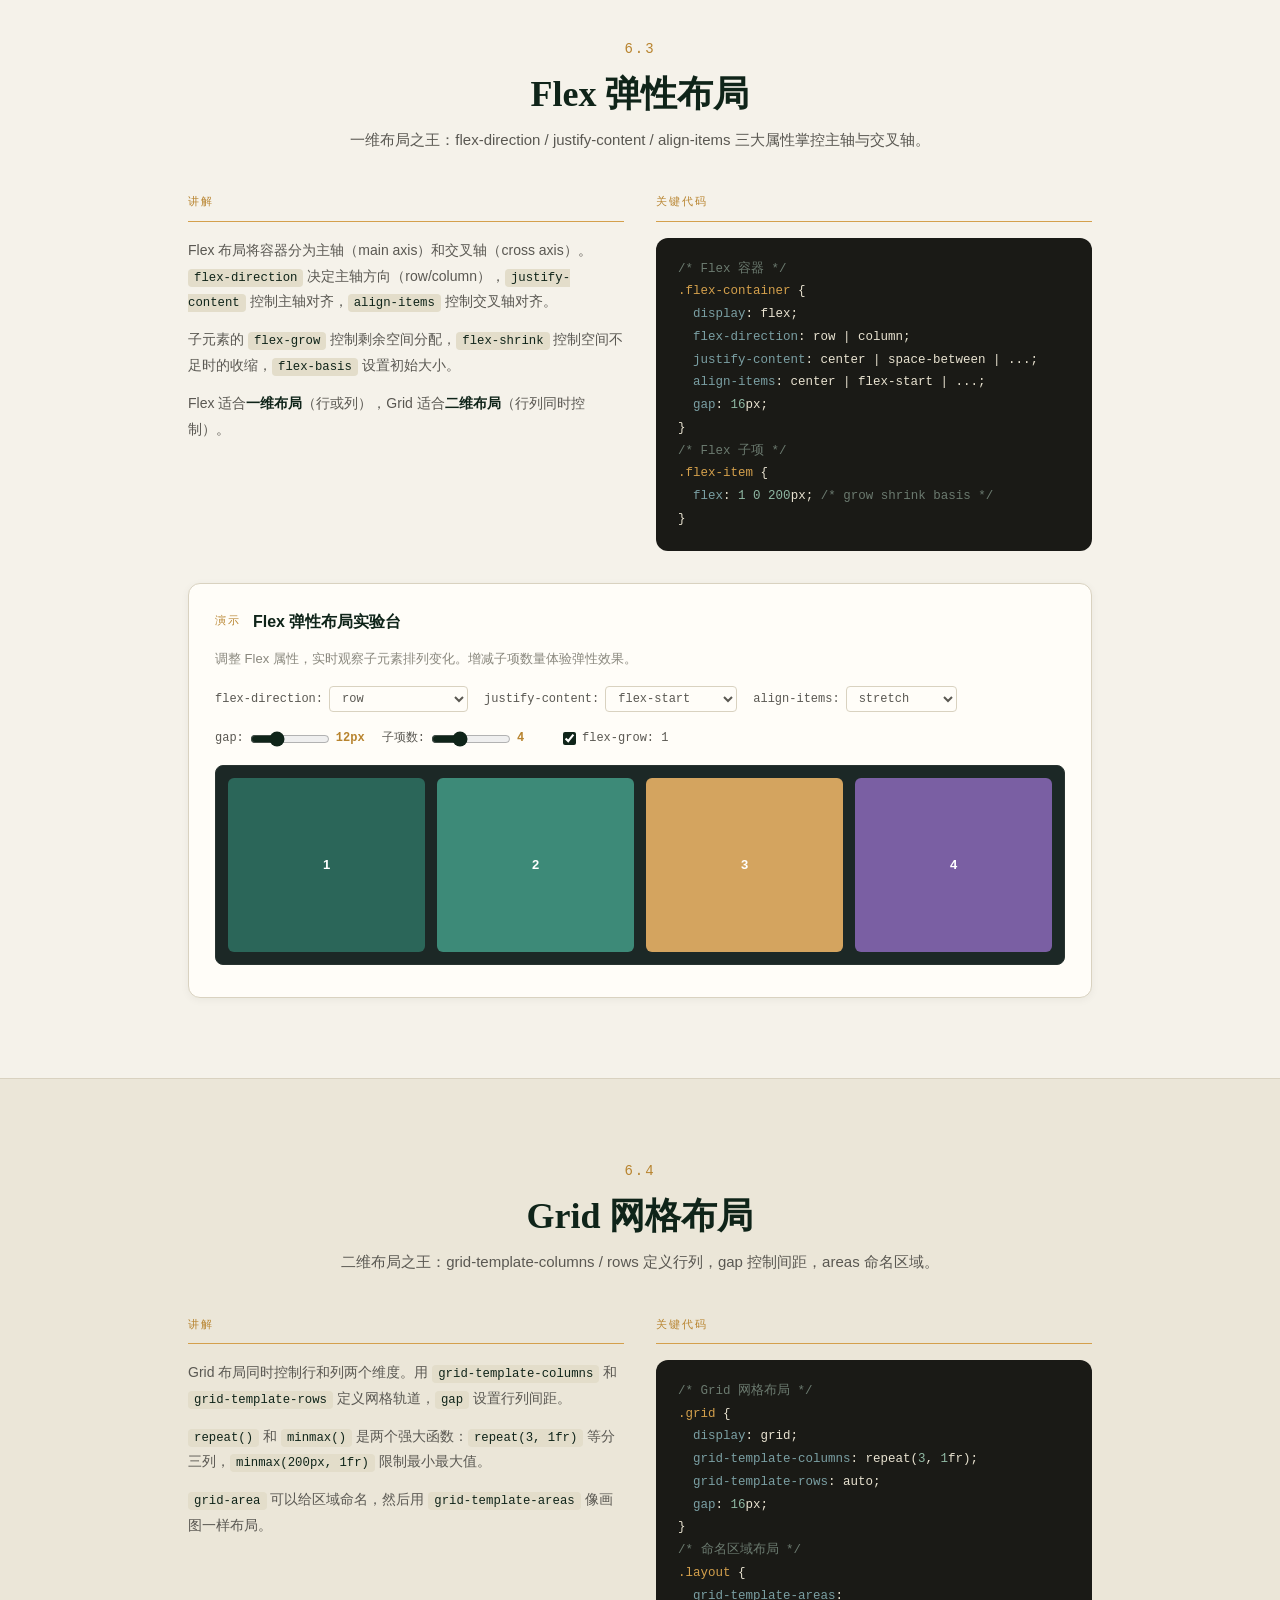
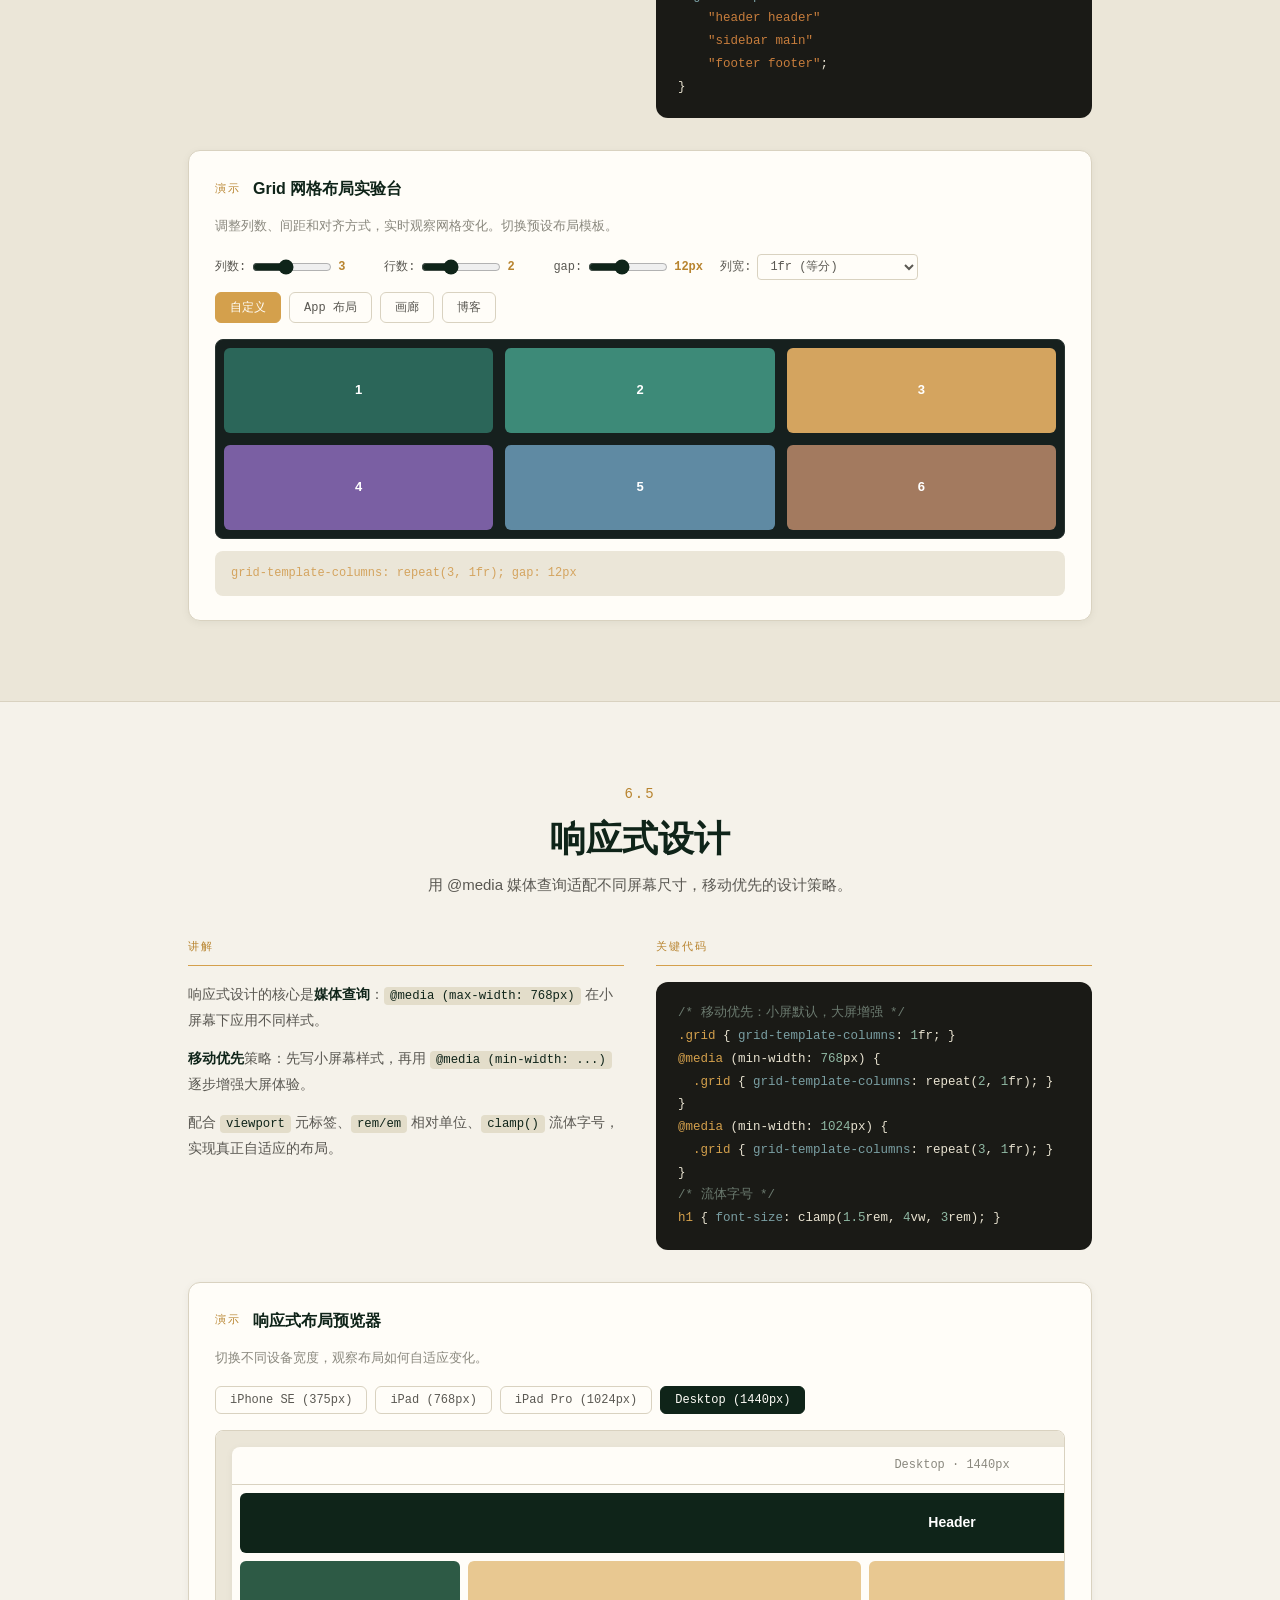
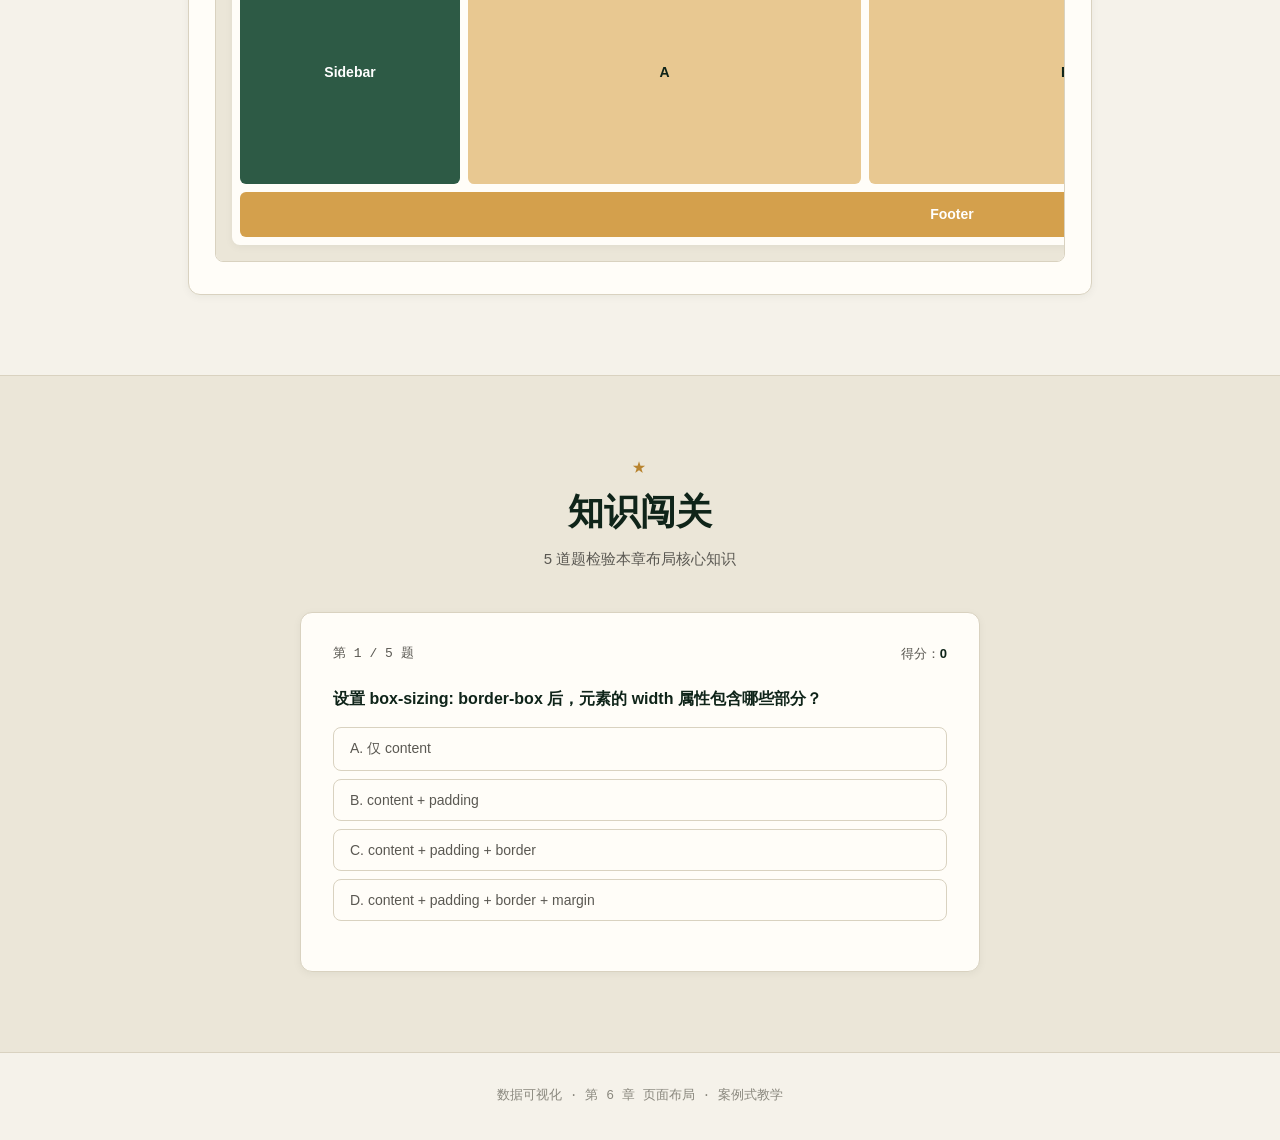
==== commit 5f88e759: "Add files via upload" ====
--- a/index.html
+++ b/index.html
@@ -3,11 +3,11 @@
 <head>
   <meta charset="UTF-8">
   <meta name="viewport" content="width=device-width, initial-scale=1.0">
-  <title>第 1 章 · 数据 — 可视化导论</title>
+  <title>第 6 章 · 页面布局 — 可视化导论</title>
   <link rel="preconnect" href="https://fonts.googleapis.com">
   <link rel="preconnect" href="https://fonts.gstatic.com" crossorigin>
   <link href="https://fonts.googleapis.com/css2?family=Fraunces:opsz,wght@9..144,400;9..144,600;9..144,800&family=Sora:wght@300;400;500;600&family=JetBrains+Mono:wght@400;500;600&display=swap" rel="stylesheet">
-  <link rel="stylesheet" href="style.css?v=999">
+  <link rel="stylesheet" href="style.css?v=20260916">
 </head>
 <body>
 
@@ -17,13 +17,13 @@
   <!-- 顶部导航 -->
   <header class="topbar" id="topbar">
     <div class="topbar-inner">
-      <a href="#hero" class="brand">CH.01 / 数据</a>
+      <a href="#hero" class="brand">CH.06 / 页面布局</a>
       <nav class="nav-links" id="navLinks">
-        <a href="#sec-1-1" data-sec="1-1">1.1 数据加载</a>
-        <a href="#sec-1-2" data-sec="1-2">1.2 数据定义</a>
-        <a href="#sec-1-3" data-sec="1-3">1.3 数据属性</a>
-        <a href="#sec-1-4" data-sec="1-4">1.4 数据变换</a>
-        <a href="#sec-1-5" data-sec="1-5">1.5 选择器</a>
+        <a href="#sec-6-1" data-sec="6-1">6.1 盒模型</a>
+        <a href="#sec-6-2" data-sec="6-2">6.2 定位</a>
+        <a href="#sec-6-3" data-sec="6-3">6.3 Flex</a>
+        <a href="#sec-6-4" data-sec="6-4">6.4 Grid</a>
+        <a href="#sec-6-5" data-sec="6-5">6.5 响应式</a>
       </nav>
     </div>
   </header>
@@ -31,416 +31,354 @@
   <!-- 侧边导航点 -->
   <aside class="side-dots" id="sideDots">
     <a href="#hero" data-sec="hero" class="active"><span>引言</span></a>
-    <a href="#sec-1-1" data-sec="1-1"><span>1.1</span></a>
-    <a href="#sec-1-2" data-sec="1-2"><span>1.2</span></a>
-    <a href="#sec-1-3" data-sec="1-3"><span>1.3</span></a>
-    <a href="#sec-1-4" data-sec="1-4"><span>1.4</span></a>
-    <a href="#sec-1-5" data-sec="1-5"><span>1.5</span></a>
+    <a href="#sec-6-1" data-sec="6-1"><span>6.1</span></a>
+    <a href="#sec-6-2" data-sec="6-2"><span>6.2</span></a>
+    <a href="#sec-6-3" data-sec="6-3"><span>6.3</span></a>
+    <a href="#sec-6-4" data-sec="6-4"><span>6.4</span></a>
+    <a href="#sec-6-5" data-sec="6-5"><span>6.5</span></a>
     <a href="#quiz" data-sec="quiz"><span>闯关</span></a>
   </aside>
 
   <!-- ============ HERO ============ -->
   <section class="hero" id="hero" data-sec="hero">
-    <canvas id="dataCanvas" class="data-canvas"></canvas>
     <div class="container hero-inner">
-      <div class="hero-eyebrow">可视化导论 · 第 1 章</div>
-      <h1 class="hero-title">数据<span class="hero-num">01</span></h1>
-      <p class="hero-sub">CSV 加载 · DIKW 金字塔 · Stevens × Mackinlay · 数据变换 · Data-Join</p>
+      <div class="hero-eyebrow">可视化导论 · 第 6 章</div>
+      <h1 class="hero-title" data-html="页面布局<span class="hero-num">06</span>"></h1>
+      <p class="hero-sub">盒模型 · 定位机制 · Flex 弹性布局 · Grid 网格布局 · 响应式设计</p>
       <div class="hero-stats" id="heroStats">
         <div class="stat"><span class="stat-num" data-count="5">0</span><span class="stat-label">小节</span></div>
-        <div class="stat"><span class="stat-num" data-count="4">0</span><span class="stat-label">核心概念</span></div>
+        <div class="stat"><span class="stat-num" data-count="4">0</span><span class="stat-label">核心布局</span></div>
         <div class="stat"><span class="stat-num" data-count="8">0</span><span class="stat-label">交互演示</span></div>
         <div class="stat"><span class="stat-num" data-count="5">0</span><span class="stat-label">闯关题</span></div>
       </div>
-      <div class="hero-meta"><span>以 80 名新生数据为贯穿案例</span></div>
-      <a href="#sec-1-1" class="hero-scroll">向下滚动 ↓</a>
-    </div>
-  </section>
-
-  <!-- ============ 1.1 数据加载与类型转换 ============ -->
-  <section class="chapter" id="sec-1-1" data-sec="1-1">
-    <div class="container">
-      <div class="chap-head reveal">
-        <div class="chap-no">1.1</div>
-        <h2>数据加载与类型转换</h2>
-        <p class="chap-lead">从 CSV 文件读取 80 条新生记录，理解 d3.csv 的加载与类型转换机制。</p>
+      <div class="hero-meta"><span>从盒模型到响应式，一站式掌握 CSS 页面布局</span></div>
+      <a href="#sec-6-1" class="hero-scroll">向下滚动 ↓</a>
+    </div>
+  </section>
+
+  <!-- ============ 6.1 盒模型 ============ -->
+  <section class="chapter" id="sec-6-1" data-sec="6-1">
+    <div class="container">
+      <div class="chap-head reveal">
+        <div class="chap-no">6.1</div>
+        <h2>盒模型</h2>
+        <p class="chap-lead">每个 HTML 元素都是一个盒子，理解 content / padding / border / margin 四层结构是布局的基础。</p>
       </div>
 
       <div class="lesson-grid reveal">
         <div class="lesson-col">
           <div class="part-label">讲解</div>
           <div class="part-explain">
-            <p>CSV 是纯文本格式，<code>d3.csv()</code> 解析后<b>所有字段默认都是 String</b>。如果直接用 <code>d.age</code> 做加法，结果会是字符串拼接而非数值运算。</p>
-            <p>解决方法是在 <code>d3.csv(url, row)</code> 的第二个参数 <b>row 回调</b> 中做类型转换：用 <code>+d['年龄']</code> 转 Number，用 <code>new Date(d['生日'])</code> 转 Date。</p>
-            <p>转换后的数据才能参与后续的统计、分组和可视化。</p>
+            <p>CSS 中每个元素都是一个矩形盒子，由内到外分为四层：<b>content（内容）→ padding（内边距）→ border（边框）→ margin（外边距）</b>。</p>
+            <p>默认情况下，<code>width</code> 只设置 content 区域的宽度。设置 <code>box-sizing: border-box</code> 后，width 包含 content + padding + border，布局更直观。</p>
+            <p>margin 是特殊的——<b>相邻元素的 margin 会合并</b>（取较大值），这是很多布局间距问题的根源。</p>
           </div>
         </div>
         <div class="lesson-col">
           <div class="part-label">关键代码</div>
-<pre class="code-block"><code><span class="c">// 字段映射：中文列名 → 英文属性</span>
-<span class="k">const</span> map = { <span class="s">"序号"</span>:<span class="s">"id"</span>, <span class="s">"姓名"</span>:<span class="s">"name"</span>, <span class="s">"年龄"</span>:<span class="s">"age"</span> };
-
-<span class="c">// row 回调：逐行转换类型</span>
-<span class="k">function</span> transformRow(d) {
-  <span class="k">return</span> {
-    id: +d[<span class="s">"序号"</span>],              <span class="c">// + 转 Number</span>
-    name: d[<span class="s">"姓名"</span>].trim(),
-    age: +d[<span class="s">"年龄"</span>],             <span class="c">// 数值</span>
-    birthday: <span class="k">new</span> Date(d[<span class="s">"生日"</span>]), <span class="c">// 日期</span>
-    class: d[<span class="s">"班级"</span>].trim(),
-  };
-}
-
-<span class="c">// 一行完成加载 + 转换</span>
-<span class="k">const</span> data = <span class="k">await</span> d3.csv(<span class="s">"data/newstudent.csv"</span>, transformRow);</code></pre>
+<pre class="code-block"><code><span class="c">/* 盒模型四层结构 */</span>
+<span class="k">.box</span> {
+  <span class="p">width</span>: <span class="n">200</span>px;        <span class="c">/* content 宽度 */</span>
+  <span class="p">height</span>: <span class="n">100</span>px;
+  <span class="p">padding</span>: <span class="n">20</span>px;      <span class="c">/* 内边距 */</span>
+  <span class="p">border</span>: <span class="n">2</span>px solid #333; <span class="c">/* 边框 */</span>
+  <span class="p">margin</span>: <span class="n">16</span>px;       <span class="c">/* 外边距 */</span>
+  <span class="p">box-sizing</span>: border-box; <span class="c">/* width 含 padding+border */</span>
+}</code></pre>
         </div>
       </div>
 
       <div class="demo-stage reveal">
         <div class="demo-head">
           <div class="part-label">演示</div>
-          <h3>加载 CSV · 类型验证 · 三张图</h3>
-        </div>
-        <p class="demo-desc">点击按钮加载 newstudent.csv，观察类型转换结果与统计图表。</p>
-
-        <div class="status-line" id="status-line">
-          <span class="status-text">点击按钮加载 80 条学生数据</span>
-          <button class="btn-primary" id="btn-reload">🔄 加载数据</button>
-        </div>
-
-        <div class="verify-box" id="verify-box" style="display:none">
-          <div class="part-label">类型验证</div>
-          <div id="verify-content"></div>
-        </div>
-
-        <div class="table-wrap">
-          <div class="table-head"><span>数据表格</span><span id="table-count"></span></div>
-          <table class="data-table" id="data-table">
-            <thead>
-              <tr><th>序号</th><th>姓名</th><th>性别</th><th>生日</th><th>年龄</th><th>班级</th></tr>
-            </thead>
-            <tbody></tbody>
-          </table>
-        </div>
-
-        <div class="chart-row">
-          <div class="chart-card">
-            <div class="chart-title">各班级人数</div>
-            <div class="chart-box" id="chart-bar"></div>
-          </div>
-          <div class="chart-card">
-            <div class="chart-title">性别比例</div>
-            <div class="chart-box" id="chart-pie"></div>
-          </div>
-          <div class="chart-card">
-            <div class="chart-title">年龄分布</div>
-            <div class="chart-box" id="chart-hist"></div>
-          </div>
-        </div>
-      </div>
-    </div>
-  </section>
-
-  <!-- ============ 1.2 数据定义：DIKW 金字塔 ============ -->
-  <section class="chapter alt" id="sec-1-2" data-sec="1-2">
-    <div class="container">
-      <div class="chap-head reveal">
-        <div class="chap-no">1.2</div>
-        <h2>数据定义：DIKW 金字塔</h2>
-        <p class="chap-lead">从原始数据到智慧的四层递进，理解可视化在信息层的核心作用。</p>
+          <h3>盒模型可视化</h3>
+        </div>
+        <p class="demo-desc">拖动滑块调整 padding / border / margin，实时观察盒模型各层尺寸变化。</p>
+
+        <div class="bm-controls">
+          <label>padding: <input type="range" id="bmPadding" min="0" max="40" value="20"><span id="bmPaddingVal">20px</span></label>
+          <label>border: <input type="range" id="bmBorder" min="0" max="20" value="2"><span id="bmBorderVal">2px</span></label>
+          <label>margin: <input type="range" id="bmMargin" min="0" max="40" value="16"><span id="bmMarginVal">16px</span></label>
+        </div>
+        <div class="bm-toggle">
+          <label><input type="checkbox" id="bmBoxSizing" checked> box-sizing: border-box</label>
+        </div>
+
+        <div class="bm-viz" id="bmViz"></div>
+        <div class="bm-readout" id="bmReadout"></div>
+      </div>
+    </div>
+  </section>
+
+  <!-- ============ 6.2 定位机制 ============ -->
+  <section class="chapter alt" id="sec-6-2" data-sec="6-2">
+    <div class="container">
+      <div class="chap-head reveal">
+        <div class="chap-no">6.2</div>
+        <h2>定位机制</h2>
+        <p class="chap-lead">static / relative / absolute / fixed / sticky 五种定位，决定元素在页面中的位置。</p>
       </div>
 
       <div class="lesson-grid reveal">
         <div class="lesson-col">
           <div class="part-label">讲解</div>
           <div class="part-explain">
-            <p>DIKW 金字塔将认知分为四层：<b>数据（Data）→ 信息（Information）→ 知识（Knowledge）→ 智慧（Wisdom）</b>。</p>
-            <p>数据是原始离散的观察值；信息是经过处理、赋予上下文的数据；知识是对信息的提炼理解；智慧是运用知识做决策。</p>
-            <p>可视化的主要目标是<b>信息层</b>——将原始数据转化为可读的图形，帮助人快速获取信息。</p>
+            <p>CSS <code>position</code> 属性有五个值：</p>
+            <p><b>static</b>（默认）：按文档流排列，top/left 无效。<b>relative</b>：相对原位置偏移，不脱离文档流。<b>absolute</b>：相对最近的定位祖先，脱离文档流。<b>fixed</b>：相对视口固定，滚动不动。<b>sticky</b>：滚动到阈值前 relative，超过后 fixed。</p>
+            <p><b>z-index</b> 只对非 static 元素生效，控制堆叠顺序。</p>
           </div>
         </div>
         <div class="lesson-col">
           <div class="part-label">关键代码</div>
-<pre class="code-block"><code><span class="c">// DIKW 四层定义</span>
-<span class="k">const</span> DIKW = [
-  { tier: <span class="s">"wisdom"</span>, name: <span class="s">"智慧"</span>,
-    def: <span class="s">"运用知识做决策"</span> },
-  { tier: <span class="s">"knowledge"</span>, name: <span class="s">"知识"</span>,
-    def: <span class="s">"对信息的提炼理解"</span> },
-  { tier: <span class="s">"information"</span>, name: <span class="s">"信息"</span>,
-    def: <span class="s">"赋予上下文的数据"</span>,
-    viz: <span class="s">"可视化主要目标 ✅"</span> },
-  { tier: <span class="s">"data"</span>, name: <span class="s">"数据"</span>,
-    def: <span class="s">"原始离散观察值"</span>,
-    viz: <span class="s">"原始 CSV / 表格"</span> },
-];
-
-<span class="c">// 梯形绘制：宽度逐层递增</span>
-DIKW.forEach((d, i) => {
-  <span class="k">const</span> ratio = (i + <span class="n">1</span>) / <span class="n">4</span>;
-  <span class="k">const</span> tw = <span class="n">70</span> + ratio * <span class="n">48</span>;
-  <span class="k">const</span> bw = <span class="n">70</span> + (ratio + <span class="n">0.25</span>) * <span class="n">48</span>;
-  g.append(<span class="s">"path"</span>)
-    .attr(<span class="s">"d"</span>, `M ... L ... L ... L ... Z`)
-    .attr(<span class="s">"fill"</span>, d.color);
-});</code></pre>
+<pre class="code-block"><code><span class="c">/* 五种定位 */</span>
+<span class="k">.pos-static</span>   { <span class="p">position</span>: static; }
+<span class="k">.pos-relative</span> { <span class="p">position</span>: relative; <span class="p">top</span>: <span class="n">10</span>px; <span class="p">left</span>: <span class="n">20</span>px; }
+<span class="k">.pos-absolute</span> { <span class="p">position</span>: absolute; <span class="p">top</span>: <span class="n">0</span>; <span class="p">right</span>: <span class="n">0</span>; }
+<span class="k">.pos-fixed</span>    { <span class="p">position</span>: fixed; <span class="p">bottom</span>: <span class="n">20</span>px; }
+<span class="k">.pos-sticky</span>    { <span class="p">position</span>: sticky; <span class="p">top</span>: <span class="n">0</span>; <span class="p">z-index</span>: <span class="n">100</span>; }</code></pre>
         </div>
       </div>
 
       <div class="demo-stage reveal">
         <div class="demo-head">
           <div class="part-label">演示</div>
-          <h3>DIKW 金字塔交互</h3>
-        </div>
-        <p class="demo-desc">点击金字塔任意层，查看该层的定义、问题、示例与可视化位置。</p>
-
-        <div class="dikw-stage">
-          <div class="dikw-viz" id="dikwViz"></div>
-          <div class="dikw-detail" id="dikwDetail">
-            <div class="dikw-placeholder">← 点击左侧金字塔任一层查看详情</div>
-          </div>
-        </div>
-      </div>
-    </div>
-  </section>
-
-  <!-- ============ 1.3 数据属性：Stevens × Mackinlay ============ -->
-  <section class="chapter" id="sec-1-3" data-sec="1-3">
-    <div class="container">
-      <div class="chap-head reveal">
-        <div class="chap-no">1.3</div>
-        <h2>数据属性：Stevens × Mackinlay</h2>
-        <p class="chap-lead">Stevens 测量尺度决定数据能做什么运算，Mackinlay 通道排序决定用什么视觉编码。</p>
+          <h3>定位实验台</h3>
+        </div>
+        <p class="demo-desc">点击按钮切换蓝方块的定位方式，观察它在容器中的位置变化。</p>
+
+        <div class="pos-buttons">
+          <button class="pos-btn active" data-pos="static">static</button>
+          <button class="pos-btn" data-pos="relative">relative</button>
+          <button class="pos-btn" data-pos="absolute">absolute</button>
+          <button class="pos-btn" data-pos="fixed">fixed</button>
+          <button class="pos-btn" data-pos="sticky">sticky</button>
+        </div>
+
+        <div class="pos-playground" id="posPlayground">
+          <div class="pos-track" id="posTrack">
+            <div class="pos-box pos-red">A</div>
+            <div class="pos-box pos-blue" id="posTarget">B</div>
+            <div class="pos-box pos-green">C</div>
+          </div>
+        </div>
+        <div class="pos-readout" id="posReadout"></div>
+      </div>
+    </div>
+  </section>
+
+  <!-- ============ 6.3 Flex 弹性布局 ============ -->
+  <section class="chapter" id="sec-6-3" data-sec="6-3">
+    <div class="container">
+      <div class="chap-head reveal">
+        <div class="chap-no">6.3</div>
+        <h2>Flex 弹性布局</h2>
+        <p class="chap-lead">一维布局之王：flex-direction / justify-content / align-items 三大属性掌控主轴与交叉轴。</p>
       </div>
 
       <div class="lesson-grid reveal">
         <div class="lesson-col">
           <div class="part-label">讲解</div>
           <div class="part-explain">
-            <p><b>Stevens 测量尺度</b>将数据分为四类：名义（Nominal）、序数（Ordinal）、区间（Interval）、比率（Ratio）。每类允许的运算不同——名义只能判等，序数可比较大小，区间可加减，比率可乘除。</p>
-            <p><b>Mackinlay 通道排序</b>（1986）将视觉通道按对定量数据的感知有效性排序：位置 ≈ 长度 > 角度 > 面积 > 亮度 > 色相 ……</p>
-            <p>两者结合：<b>数据类型 → 选择合适的视觉通道</b>。定类数据用色相，顺序数据用亮度，定量数据用长度/位置。</p>
+            <p>Flex 布局将容器分为主轴（main axis）和交叉轴（cross axis）。<code>flex-direction</code> 决定主轴方向（row/column），<code>justify-content</code> 控制主轴对齐，<code>align-items</code> 控制交叉轴对齐。</p>
+            <p>子元素的 <code>flex-grow</code> 控制剩余空间分配，<code>flex-shrink</code> 控制空间不足时的收缩，<code>flex-basis</code> 设置初始大小。</p>
+            <p>Flex 适合<b>一维布局</b>（行或列），Grid 适合<b>二维布局</b>（行列同时控制）。</p>
           </div>
         </div>
         <div class="lesson-col">
           <div class="part-label">关键代码</div>
-<pre class="code-block"><code><span class="c">// Stevens 四尺度的允许运算</span>
-<span class="k">const</span> STEVENS = {
-  nominal:  { ops: <span class="s">"= / ≠"</span>, ch: <span class="s">"色相"</span> },
-  ordinal:  { ops: <span class="s">"< / >"</span>, ch: <span class="s">"亮度"</span> },
-  interval: { ops: <span class="s">"+ / -"</span>, ch: <span class="s">"位置"</span> },
-  ratio:    { ops: <span class="s">"× / ÷"</span>, ch: <span class="s">"长度"</span> },
-};
-
-<span class="c">// Mackinlay 通道有效性分数</span>
-<span class="k">const</span> channels = [
-  { ch: <span class="s">"位置"</span>, score: <span class="n">1.0</span> },
-  { ch: <span class="s">"长度"</span>, score: <span class="n">0.94</span> },
-  { ch: <span class="s">"角度"</span>, score: <span class="n">0.88</span> },
-  { ch: <span class="s">"面积"</span>, score: <span class="n">0.70</span> },
-  { ch: <span class="s">"亮度"</span>, score: <span class="n">0.82</span> },
-  { ch: <span class="s">"色相"</span>, score: <span class="n">0.85</span> },
-];
-
-<span class="c">// 按分数绘制排序条形图</span>
-x = d3.scaleLinear().domain([<span class="n">0</span>,<span class="n">1</span>]).range([<span class="n">0</span>,w]);
-g.selectAll(<span class="s">"rect"</span>).data(channels).join(<span class="s">"rect"</span>)
-  .attr(<span class="s">"width"</span>, d => x(d.score));</code></pre>
+<pre class="code-block"><code><span class="c">/* Flex 容器 */</span>
+<span class="k">.flex-container</span> {
+  <span class="p">display</span>: flex;
+  <span class="p">flex-direction</span>: row | column;
+  <span class="p">justify-content</span>: center | space-between | ...;
+  <span class="p">align-items</span>: center | flex-start | ...;
+  <span class="p">gap</span>: <span class="n">16</span>px;
+}
+<span class="c">/* Flex 子项 */</span>
+<span class="k">.flex-item</span> {
+  <span class="p">flex</span>: <span class="n">1</span> <span class="n">0</span> <span class="n">200</span>px; <span class="c">/* grow shrink basis */</span>
+}</code></pre>
         </div>
       </div>
 
       <div class="demo-stage reveal">
         <div class="demo-head">
           <div class="part-label">演示</div>
-          <h3>Stevens 卡片 + Mackinlay 通道排序</h3>
-        </div>
-        <p class="demo-desc">点击 Stevens 卡片查看各尺度的运算与编码通道；下方是 Mackinlay 通道有效性排序图。</p>
-
-        <div class="stevens-grid">
-          <div class="stevens-card" data-tier="nominal">
-            <div class="sc-name">名义</div>
-            <div class="sc-en">Nominal</div>
-            <div class="sc-ops">= / ≠</div>
-          </div>
-          <div class="stevens-card" data-tier="ordinal">
-            <div class="sc-name">序数</div>
-            <div class="sc-en">Ordinal</div>
-            <div class="sc-ops">&lt; / &gt;</div>
-          </div>
-          <div class="stevens-card" data-tier="interval">
-            <div class="sc-name">区间</div>
-            <div class="sc-en">Interval</div>
-            <div class="sc-ops">+ / −</div>
-          </div>
-          <div class="stevens-card" data-tier="ratio">
-            <div class="sc-name">比率</div>
-            <div class="sc-en">Ratio</div>
-            <div class="sc-ops">× / ÷</div>
-          </div>
-        </div>
-
-        <div class="stevens-note" id="stevensNote">
-          <p class="muted">点击上方卡片查看该尺度的运算规则与推荐通道。</p>
-        </div>
-
-        <div class="mackinlay-wrap">
-          <div class="chart-title">Mackinlay 通道有效性排序（定量 / 顺序 / 定性）</div>
-          <div id="mackinlayViz"></div>
-        </div>
-
-        <div class="lab-wrap">
-          <div class="chart-title">可视化通道实验台</div>
-          <p class="muted">同一组数据（4 个班级人数），用不同视觉通道编码，感受感知差异。</p>
-          <div class="lab-buttons">
-            <button class="lab-btn active" data-channel="length">长度</button>
-            <button class="lab-btn" data-channel="color">色相</button>
-            <button class="lab-btn" data-channel="area">面积</button>
-            <button class="lab-btn" data-channel="angle">角度</button>
-          </div>
-          <div class="lab-viz" id="labViz"></div>
-          <div class="lab-readout" id="labReadout"></div>
-        </div>
-      </div>
-    </div>
-  </section>
-
-  <!-- ============ 1.4 数据变换函数 ============ -->
-  <section class="chapter alt" id="sec-1-4" data-sec="1-4">
-    <div class="container">
-      <div class="chap-head reveal">
-        <div class="chap-no">1.4</div>
-        <h2>数据变换函数</h2>
-        <p class="chap-lead">D3 提供 map / filter / sort / group / rollup 等函数，将原始数据转化为可视化所需的结构。</p>
+          <h3>Flex 弹性布局实验台</h3>
+        </div>
+        <p class="demo-desc">调整 Flex 属性，实时观察子元素排列变化。增减子项数量体验弹性效果。</p>
+
+        <div class="fx-controls">
+          <label>flex-direction:
+            <select id="fxDirection">
+              <option value="row">row</option>
+              <option value="row-reverse">row-reverse</option>
+              <option value="column">column</option>
+              <option value="column-reverse">column-reverse</option>
+            </select>
+          </label>
+          <label>justify-content:
+            <select id="fxJustify">
+              <option value="flex-start">flex-start</option>
+              <option value="center">center</option>
+              <option value="flex-end">flex-end</option>
+              <option value="space-between">space-between</option>
+              <option value="space-around">space-around</option>
+              <option value="space-evenly">space-evenly</option>
+            </select>
+          </label>
+          <label>align-items:
+            <select id="fxAlign">
+              <option value="stretch">stretch</option>
+              <option value="flex-start">flex-start</option>
+              <option value="center">center</option>
+              <option value="flex-end">flex-end</option>
+            </select>
+          </label>
+          <label>gap: <input type="range" id="fxGap" min="0" max="40" value="12"><span id="fxGapVal">12px</span></label>
+          <label>子项数: <input type="range" id="fxCount" min="2" max="8" value="4"><span id="fxCountVal">4</span></label>
+          <label><input type="checkbox" id="fxGrow" checked> flex-grow: 1</label>
+        </div>
+
+        <div class="fx-playground" id="fxPlayground"></div>
+      </div>
+    </div>
+  </section>
+
+  <!-- ============ 6.4 Grid 网格布局 ============ -->
+  <section class="chapter alt" id="sec-6-4" data-sec="6-4">
+    <div class="container">
+      <div class="chap-head reveal">
+        <div class="chap-no">6.4</div>
+        <h2>Grid 网格布局</h2>
+        <p class="chap-lead">二维布局之王：grid-template-columns / rows 定义行列，gap 控制间距，areas 命名区域。</p>
       </div>
 
       <div class="lesson-grid reveal">
         <div class="lesson-col">
           <div class="part-label">讲解</div>
           <div class="part-explain">
-            <p>D3 的数据变换函数大多可类比数组方法，但<b>返回新数组</b>不修改原数据，且支持更强大的分组聚合。</p>
-            <p><b>map / filter / sort</b> 对应数组的同名方法；<b>reduce</b> 做汇总；<b>group</b> 按键分组保留所有元素（类似 GROUP BY）；<b>rollup</b> 分组后只保留聚合结果（类似 GROUP BY + COUNT）；<b>cross</b> 做笛卡尔积；<b>bin</b> 做分箱（直方图前置步骤）。</p>
+            <p>Grid 布局同时控制行和列两个维度。用 <code>grid-template-columns</code> 和 <code>grid-template-rows</code> 定义网格轨道，<code>gap</code> 设置行列间距。</p>
+            <p><code>repeat()</code> 和 <code>minmax()</code> 是两个强大函数：<code>repeat(3, 1fr)</code> 等分三列，<code>minmax(200px, 1fr)</code> 限制最小最大值。</p>
+            <p><code>grid-area</code> 可以给区域命名，然后用 <code>grid-template-areas</code> 像画图一样布局。</p>
           </div>
         </div>
         <div class="lesson-col">
           <div class="part-label">关键代码</div>
-<pre class="code-block"><code><span class="c">// 按班级统计人数（rollup）</span>
-<span class="k">const</span> counts = d3.<span class="k">rollup</span>(
-  data,              <span class="c">// 输入数据</span>
-  v => v.length,     <span class="c">// reducer：每组的聚合</span>
-  d => d.class       <span class="c">// key：分组依据</span>
-);
-<span class="c">// → Map { "软件1班": 24, "软件2班": 20, ... }</span>
-
-<span class="c">// 按班级分组保留所有元素（group）</span>
-<span class="k">const</span> groups = d3.<span class="k">group</span>(data, d => d.class);
-
-<span class="c">// 年龄分箱（bin）</span>
-<span class="k">const</span> bins = d3.<span class="k">bin</span>()
-  .thresholds([<span class="n">17</span>, <span class="n">18</span>])
-  (data.map(d => d.age));</code></pre>
+<pre class="code-block"><code><span class="c">/* Grid 网格布局 */</span>
+<span class="k">.grid</span> {
+  <span class="p">display</span>: grid;
+  <span class="p">grid-template-columns</span>: repeat(<span class="n">3</span>, <span class="n">1</span>fr);
+  <span class="p">grid-template-rows</span>: auto;
+  <span class="p">gap</span>: <span class="n">16</span>px;
+}
+<span class="c">/* 命名区域布局 */</span>
+<span class="k">.layout</span> {
+  <span class="p">grid-template-areas</span>:
+    <span class="s">"header header"</span>
+    <span class="s">"sidebar main"</span>
+    <span class="s">"footer footer"</span>;
+}</code></pre>
         </div>
       </div>
 
       <div class="demo-stage reveal">
         <div class="demo-head">
           <div class="part-label">演示</div>
-          <h3>变换函数交互实验台</h3>
-        </div>
-        <p class="demo-desc">选择不同函数，观察输入数据（8 条学生记录）经过变换后的输出。</p>
-
-        <div class="fn-buttons">
-          <button class="fn-btn active" data-fn="map">map</button>
-          <button class="fn-btn" data-fn="filter">filter</button>
-          <button class="fn-btn" data-fn="sort">sort</button>
-          <button class="fn-btn" data-fn="reduce">reduce</button>
-          <button class="fn-btn" data-fn="group">group</button>
-          <button class="fn-btn" data-fn="rollup">rollup</button>
-          <button class="fn-btn" data-fn="cross">cross</button>
-          <button class="fn-btn" data-fn="bin">bin</button>
-        </div>
-
-        <div class="io-grid">
-          <div class="io-col">
-            <div class="part-label">输入数据</div>
-            <pre class="io-box" id="ioInput"></pre>
-          </div>
-          <div class="io-arrow">→</div>
-          <div class="io-col">
-            <div class="part-label">输出结果</div>
-            <div class="io-box" id="ioOutput"></div>
-          </div>
-        </div>
-
-        <div class="transform-code-wrap">
-          <div class="part-label">对应代码</div>
-          <pre class="code-block"><code id="transformCode"></code></pre>
-        </div>
-      </div>
-    </div>
-  </section>
-
-  <!-- ============ 1.5 选择器与 Data-Join ============ -->
-  <section class="chapter" id="sec-1-5" data-sec="1-5">
-    <div class="container">
-      <div class="chap-head reveal">
-        <div class="chap-no">1.5</div>
-        <h2>选择器与 Data-Join</h2>
-        <p class="chap-lead">理解 D3 的 enter / update / exit 三态，掌握数据驱动 DOM 的核心机制。</p>
+          <h3>Grid 网格布局实验台</h3>
+        </div>
+        <p class="demo-desc">调整列数、间距和对齐方式，实时观察网格变化。切换预设布局模板。</p>
+
+        <div class="gd-controls">
+          <label>列数: <input type="range" id="gdCols" min="1" max="6" value="3"><span id="gdColsVal">3</span></label>
+          <label>行数: <input type="range" id="gdRows" min="1" max="4" value="2"><span id="gdRowsVal">2</span></label>
+          <label>gap: <input type="range" id="gdGap" min="0" max="30" value="12"><span id="gdGapVal">12px</span></label>
+          <label>列宽: 
+            <select id="gdUnit">
+              <option value="1fr">1fr (等分)</option>
+              <option value="minmax(100px,1fr)">minmax(100px,1fr)</option>
+              <option value="auto">auto</option>
+              <option value="120px">120px (固定)</option>
+            </select>
+          </label>
+        </div>
+        <div class="gd-templates">
+          <button class="gd-tpl active" data-tpl="custom">自定义</button>
+          <button class="gd-tpl" data-tpl="app">App 布局</button>
+          <button class="gd-tpl" data-tpl="gallery">画廊</button>
+          <button class="gd-tpl" data-tpl="blog">博客</button>
+        </div>
+
+        <div class="gd-playground" id="gdPlayground"></div>
+        <div class="gd-readout" id="gdReadout"></div>
+      </div>
+    </div>
+  </section>
+
+  <!-- ============ 6.5 响应式设计 ============ -->
+  <section class="chapter" id="sec-6-5" data-sec="6-5">
+    <div class="container">
+      <div class="chap-head reveal">
+        <div class="chap-no">6.5</div>
+        <h2>响应式设计</h2>
+        <p class="chap-lead">用 @media 媒体查询适配不同屏幕尺寸，移动优先的设计策略。</p>
       </div>
 
       <div class="lesson-grid reveal">
         <div class="lesson-col">
           <div class="part-label">讲解</div>
           <div class="part-explain">
-            <p>Data-Join 是 D3 的核心思想：<b>数据与 DOM 元素绑定</b>。当数据变化时，D3 自动计算三种状态：</p>
-            <p><b style="color:var(--ok)">enter</b>：数据多于元素 → 新增元素（绿色）。<b style="color:var(--primary-3)">update</b>：数据与元素一一对应 → 更新属性（墨绿）。<b style="color:var(--bad)">exit</b>：元素多于数据 → 移除元素（红色）。</p>
-            <p>key 函数（如 <code>d => d.id</code>）绑定元素身份，避免数据重排时全部元素错乱——<b>类比 React 的 key</b>。</p>
+            <p>响应式设计的核心是<b>媒体查询</b>：<code>@media (max-width: 768px)</code> 在小屏幕下应用不同样式。</p>
+            <p><b>移动优先</b>策略：先写小屏幕样式，再用 <code>@media (min-width: ...)</code> 逐步增强大屏体验。</p>
+            <p>配合 <code>viewport</code> 元标签、<code>rem/em</code> 相对单位、<code>clamp()</code> 流体字号，实现真正自适应的布局。</p>
           </div>
         </div>
         <div class="lesson-col">
           <div class="part-label">关键代码</div>
-<pre class="code-block"><code><span class="c">// Data-Join 核心三态</span>
-<span class="k">const</span> sel = svg.selectAll(<span class="s">"circle"</span>)
-  .data(data, d => d.id);  <span class="c">// key 函数</span>
-
-<span class="c">// enter：新增</span>
-sel.enter().append(<span class="s">"circle"</span>)
-  .attr(<span class="s">"fill"</span>, green);
-
-<span class="c">// update：更新</span>
-sel.attr(<span class="s">"fill"</span>, dark);
-
-<span class="c">// exit：移除</span>
-sel.exit()
-  .transition().style(<span class="s">"opacity"</span>, <span class="n">0</span>)
-  .remove();
-
-<span class="c">// 合并 enter + update</span>
-sel.enter().append(<span class="s">"circle"</span>)
-  .merge(sel)
-  .attr(<span class="s">"r"</span>, d => d.value);</code></pre>
+<pre class="code-block"><code><span class="c">/* 移动优先：小屏默认，大屏增强 */</span>
+<span class="k">.grid</span> { <span class="p">grid-template-columns</span>: <span class="n">1</span>fr; }
+<span class="k">@media</span> (min-width: <span class="n">768</span>px) {
+  <span class="k">.grid</span> { <span class="p">grid-template-columns</span>: repeat(<span class="n">2</span>, <span class="n">1</span>fr); }
+}
+<span class="k">@media</span> (min-width: <span class="n">1024</span>px) {
+  <span class="k">.grid</span> { <span class="p">grid-template-columns</span>: repeat(<span class="n">3</span>, <span class="n">1</span>fr); }
+}
+<span class="c">/* 流体字号 */</span>
+<span class="k">h1</span> { <span class="p">font-size</span>: clamp(<span class="n">1.5</span>rem, <span class="n">4</span>vw, <span class="n">3</span>rem); }</code></pre>
         </div>
       </div>
 
       <div class="demo-stage reveal">
         <div class="demo-head">
           <div class="part-label">演示</div>
-          <h3>Data-Join 三态演示</h3>
-        </div>
-        <p class="demo-desc">点击按钮添加/删除/打乱元素，观察 enter（绿）/ update（墨绿）/ exit（红）三态变化。切换 key 函数对比效果。</p>
-
-        <div class="join-controls">
-          <button class="btn-primary" id="joinAdd">＋ 添加</button>
-          <button class="btn-ghost" id="joinRemove">－ 删除</button>
-          <button class="btn-ghost" id="joinShuffle">🔀 打乱</button>
-          <button class="btn-ghost" id="joinReset">↺ 重置</button>
-          <label class="key-toggle">
-            <input type="checkbox" id="keyToggle" checked>
-            <span>key 函数 (d => d.id)</span>
-          </label>
-        </div>
-
-        <div class="join-viz" id="joinViz"></div>
+          <h3>响应式布局预览器</h3>
+        </div>
+        <p class="demo-desc">切换不同设备宽度，观察布局如何自适应变化。</p>
+
+        <div class="rs-buttons">
+          <button class="rs-btn" data-w="375">iPhone SE (375px)</button>
+          <button class="rs-btn" data-w="768">iPad (768px)</button>
+          <button class="rs-btn" data-w="1024">iPad Pro (1024px)</button>
+          <button class="rs-btn" data-w="1440">Desktop (1440px)</button>
+        </div>
+
+        <div class="rs-preview-wrap">
+          <div class="rs-preview" id="rsPreview">
+            <div class="rs-device-label" id="rsDeviceLabel">Desktop · 1440px</div>
+            <div class="rs-page" id="rsPage">
+              <div class="rs-header">Header</div>
+              <div class="rs-body">
+                <div class="rs-sidebar">Sidebar</div>
+                <div class="rs-main">
+                  <div class="rs-card">A</div>
+                  <div class="rs-card">B</div>
+                  <div class="rs-card">C</div>
+                </div>
+              </div>
+              <div class="rs-footer">Footer</div>
+            </div>
+          </div>
+        </div>
       </div>
     </div>
   </section>
@@ -451,7 +389,7 @@
       <div class="chap-head reveal">
         <div class="chap-no">★</div>
         <h2>知识闯关</h2>
-        <p class="chap-lead">5 道题检验本章核心理解</p>
+        <p class="chap-lead">5 道题检验本章布局核心知识</p>
       </div>
       <div class="quiz-card reveal">
         <div class="quiz-meta">
@@ -469,11 +407,11 @@
 
   <footer class="site-footer">
     <div class="container">
-      <p>数据可视化 · 第 1 章 数据 · 案例式教学</p>
+      <p>数据可视化 · 第 6 章 页面布局 · 案例式教学</p>
     </div>
   </footer>
 
   <script src="https://d3js.org/d3.v7.min.js"></script>
-  <script src="app.js?v=999"></script>
+  <script src="app.js?v=20260916"></script>
 </body>
 </html>
--- a/style.css
+++ b/style.css
@@ -1,5 +1,5 @@
 /* ============================================================
-   数据可视化 · 第 1 章 数据
+   数据可视化 · 第 6 章 页面布局
    设计令牌 · 深墨绿主色 + 琥珀金 accent，浅色暖调
    ============================================================ */
 :root {
@@ -95,10 +95,6 @@
   background: var(--bg);
   overflow: hidden;
 }
-.data-canvas {
-  position: absolute; inset: 0; width: 100%; height: 100%;
-  z-index: 0; opacity: 0.5; pointer-events: none;
-}
 .hero-inner { position: relative; z-index: 1; text-align: center; padding: 120px 0 80px; }
 .hero-eyebrow { font-family: var(--mono); font-size: 13px; letter-spacing: 3px; color: var(--accent-2); margin-bottom: 24px; }
 .hero-title {
@@ -159,6 +155,7 @@
 .k { color: #d4a04c; }    /* 关键字 */
 .s { color: #c77d3c; }    /* 字符串 */
 .n { color: #8fb8a3; }    /* 数字 */
+.p { color: #7a9fa3; }    /* 属性名 */
 
 /* ===== 10. 演示区 ===== */
 .demo-stage {
@@ -177,7 +174,6 @@
   cursor: pointer; transition: all .2s;
 }
 .btn-primary:hover { background: var(--primary-3); }
-.btn-primary:disabled { opacity: 0.5; cursor: not-allowed; }
 .btn-ghost {
   font-family: var(--mono); font-size: 13px; padding: 8px 18px;
   border: 1px solid var(--line); border-radius: 6px; background: transparent;
@@ -185,152 +181,131 @@
 }
 .btn-ghost:hover { border-color: var(--accent); color: var(--accent-2); }
 
-/* ===== 12. 1.1 CSV 加载 ===== */
-.status-line {
-  display: flex; align-items: center; justify-content: space-between; gap: 16px;
-  padding: 12px 16px; background: var(--bg-2); border-radius: 8px;
-  margin-bottom: 16px; font-family: var(--mono); font-size: 13px; color: var(--ink-2);
-}
-.status-line.loading { background: rgba(212, 160, 76, 0.1); }
-.status-line.ok { background: rgba(46, 125, 82, 0.08); }
-.verify-box { margin-bottom: 16px; padding: 14px 16px; background: var(--card-2); border: 1px solid var(--line); border-radius: 8px; }
-.verify-box > div { font-family: var(--mono); font-size: 12.5px; line-height: 2; color: var(--ink-2); }
-.verify-box code { background: var(--bg-3); padding: 1px 5px; border-radius: 3px; color: var(--primary); }
-
-/* 表格 */
-.table-wrap { margin-bottom: 20px; max-height: 360px; overflow-y: auto; border-radius: 8px; }
-.table-head {
-  display: flex; justify-content: space-between; align-items: center;
-  font-family: var(--mono); font-size: 12px; color: var(--ink-3); margin-bottom: 8px;
-}
-.data-table { width: 100%; border-collapse: collapse; font-size: 13px; }
-.data-table th {
-  text-align: left; padding: 8px 12px; background: var(--primary); color: var(--card);
-  font-family: var(--mono); font-size: 12px; font-weight: 500;
-}
-.data-table th:first-child { border-radius: 6px 0 0 0; }
-.data-table th:last-child { border-radius: 0 6px 0 0; }
-.data-table td { padding: 7px 12px; border-bottom: 1px solid var(--line-2); color: var(--ink-2); }
-.data-table tbody tr:hover { background: var(--card-2); }
-
-/* 图表卡片 */
-.chart-row { display: grid; grid-template-columns: 1.4fr 1fr 1fr; gap: 16px; }
-.chart-card { background: var(--card-2); border: 1px solid var(--line); border-radius: 8px; padding: 14px; }
-.chart-title { font-family: var(--mono); font-size: 12px; color: var(--ink-2); margin-bottom: 8px; font-weight: 600; }
-.chart-box { min-height: 290px; }
-.viz-axis text { font-family: var(--mono); font-size: 11px; fill: var(--ink-3); }
-.viz-axis path, .viz-axis line { stroke: var(--line); }
-
-/* ===== 13. 1.2 DIKW 金字塔 ===== */
-.dikw-stage { display: grid; grid-template-columns: 340px 1fr; gap: 32px; align-items: start; }
-.dikw-viz { display: flex; justify-content: center; }
-.dikw-placeholder { color: var(--ink-3); font-size: 14px; padding: 60px 0; text-align: center; }
-.dikw-detail-inner h4 { font-family: var(--serif); font-size: 22px; margin-bottom: 12px; }
-.dikw-detail-inner dl { font-size: 14px; }
-.dikw-detail-inner dt { font-weight: 600; margin-top: 10px; font-family: var(--mono); font-size: 12px; }
-.dikw-detail-inner dd { color: var(--ink-2); margin-left: 0; line-height: 1.7; }
-.layer-tag { font-family: var(--mono); font-size: 12px; letter-spacing: 2px; font-weight: 600; }
-
-/* ===== 14. 1.3 Stevens 卡片 ===== */
-.stevens-grid { display: grid; grid-template-columns: repeat(4, 1fr); gap: 12px; margin-bottom: 16px; }
-.stevens-card {
-  border: 1px solid var(--line); border-radius: 8px; padding: 16px;
-  text-align: center; cursor: pointer; transition: all .2s; background: var(--card);
-}
-.stevens-card:hover { border-color: var(--accent); transform: translateY(-2px); }
-.stevens-card.active { border-color: var(--accent); background: var(--card-2); box-shadow: var(--shadow); }
-.sc-name { font-family: var(--serif); font-size: 20px; font-weight: 800; color: var(--primary); }
-.sc-en { font-family: var(--mono); font-size: 11px; color: var(--ink-3); margin: 4px 0; }
-.sc-ops { font-family: var(--mono); font-size: 13px; color: var(--accent-2); font-weight: 600; }
-.stevens-note { padding: 14px 16px; background: var(--card-2); border: 1px solid var(--line); border-radius: 8px; margin-bottom: 24px; font-size: 14px; line-height: 1.8; }
-.stevens-note b { color: var(--primary); }
-.muted { color: var(--ink-3); margin: 0; }
-
-/* Mackinlay */
-.mackinlay-wrap { margin-bottom: 32px; }
-.mackinlay-wrap svg { width: 100%; height: auto; }
-
-/* Lab 实验台 */
-.lab-wrap { border-top: 1px dashed var(--line); padding-top: 20px; }
-.lab-buttons { display: flex; gap: 8px; margin: 12px 0; flex-wrap: wrap; }
-.lab-btn {
+/* ===== 12. 6.1 盒模型 ===== */
+.bm-controls { display: flex; gap: 20px; flex-wrap: wrap; margin-bottom: 12px; }
+.bm-controls label {
+  display: flex; align-items: center; gap: 8px;
+  font-family: var(--mono); font-size: 12px; color: var(--ink-2);
+}
+.bm-controls input[type="range"] { accent-color: var(--primary); width: 100px; }
+.bm-controls span { min-width: 36px; color: var(--accent-2); font-weight: 600; }
+.bm-toggle { margin-bottom: 16px; }
+.bm-toggle label { font-family: var(--mono); font-size: 12px; color: var(--ink-2); display: flex; align-items: center; gap: 6px; cursor: pointer; }
+.bm-toggle input { accent-color: var(--primary); }
+.bm-viz { margin-bottom: 16px; }
+.bm-readout {
+  padding: 14px 16px; background: var(--bg-2); border-radius: 8px;
+  font-family: var(--mono); font-size: 12px; line-height: 1.9; color: var(--ink-2);
+}
+.bm-readout code { background: var(--bg-3); padding: 1px 5px; border-radius: 3px; color: var(--primary); }
+.bm-readout b { color: var(--primary); }
+.bm-readout-line { margin-bottom: 2px; }
+
+/* ===== 13. 6.2 定位 ===== */
+.pos-buttons { display: flex; gap: 8px; margin-bottom: 16px; flex-wrap: wrap; }
+.pos-btn {
   padding: 6px 16px; border: 1px solid var(--line); border-radius: 6px;
   background: var(--card); color: var(--ink-2); font-family: var(--mono);
   font-size: 13px; cursor: pointer; transition: all .2s;
 }
-.lab-btn:hover { border-color: var(--accent); }
-.lab-btn.active { background: var(--primary); color: var(--card); border-color: var(--primary); }
-.lab-viz { min-height: 260px; margin-bottom: 12px; }
-.lab-viz svg { width: 100%; height: auto; }
-.lab-readout { padding: 14px 16px; background: var(--card-2); border-radius: 8px; font-size: 14px; line-height: 1.7; color: var(--ink-2); }
-.lab-readout .rank { color: var(--accent-2); font-family: var(--mono); font-weight: 600; }
-.lab-readout b { color: var(--primary); }
-
-/* ===== 15. 1.4 变换函数 ===== */
-.fn-buttons { display: flex; gap: 8px; margin-bottom: 16px; flex-wrap: wrap; }
-.fn-btn {
+.pos-btn:hover { border-color: var(--accent); }
+.pos-btn.active { background: var(--primary); color: var(--card); border-color: var(--primary); }
+.pos-playground {
+  position: relative; min-height: 200px; background: var(--bg-2);
+  border: 1px solid var(--line); border-radius: 8px; padding: 16px;
+  overflow: hidden; margin-bottom: 12px;
+}
+.pos-track { position: relative; }
+.pos-box {
+  display: inline-flex; align-items: center; justify-content: center;
+  width: 50px; height: 50px; border-radius: 6px; margin-right: 12px;
+  color: #fff; font-weight: 700; font-size: 18px; vertical-align: top;
+}
+.pos-red { background: var(--bad); }
+.pos-blue { background: #4a7ab0; transition: all .3s; }
+.pos-green { background: var(--ok); }
+.pos-readout {
+  padding: 14px 16px; background: var(--bg-2); border-radius: 8px;
+  font-size: 14px; line-height: 1.7; color: var(--ink-2);
+}
+.pos-readout-code { font-family: var(--mono); font-size: 13px; margin-bottom: 6px; font-weight: 600; }
+.pos-readout-desc { color: var(--ink-2); }
+
+/* ===== 14. 6.3 Flex ===== */
+.fx-controls { display: flex; gap: 16px; flex-wrap: wrap; margin-bottom: 16px; align-items: center; }
+.fx-controls label {
+  display: flex; align-items: center; gap: 6px;
+  font-family: var(--mono); font-size: 12px; color: var(--ink-2);
+}
+.fx-controls select {
+  font-family: var(--mono); font-size: 12px; padding: 4px 8px;
+  border: 1px solid var(--line); border-radius: 4px; background: var(--card); color: var(--ink-2);
+}
+.fx-controls input[type="range"] { accent-color: var(--primary); width: 80px; }
+.fx-controls input[type="checkbox"] { accent-color: var(--primary); }
+.fx-controls span { min-width: 30px; color: var(--accent-2); font-weight: 600; }
+.fx-playground { margin-bottom: 8px; }
+
+/* ===== 15. 6.4 Grid ===== */
+.gd-controls { display: flex; gap: 16px; flex-wrap: wrap; margin-bottom: 12px; align-items: center; }
+.gd-controls label {
+  display: flex; align-items: center; gap: 6px;
+  font-family: var(--mono); font-size: 12px; color: var(--ink-2);
+}
+.gd-controls select {
+  font-family: var(--mono); font-size: 12px; padding: 4px 8px;
+  border: 1px solid var(--line); border-radius: 4px; background: var(--card); color: var(--ink-2);
+}
+.gd-controls input[type="range"] { accent-color: var(--primary); width: 80px; }
+.gd-controls span { min-width: 30px; color: var(--accent-2); font-weight: 600; }
+.gd-templates { display: flex; gap: 8px; margin-bottom: 16px; flex-wrap: wrap; }
+.gd-tpl {
   padding: 6px 14px; border: 1px solid var(--line); border-radius: 6px;
   background: var(--card); color: var(--ink-2); font-family: var(--mono);
-  font-size: 13px; cursor: pointer; transition: all .2s;
-}
-.fn-btn:hover { border-color: var(--accent); }
-.fn-btn.active { background: var(--accent); color: var(--card); border-color: var(--accent); }
-.io-grid { display: grid; grid-template-columns: 1fr 40px 1fr; gap: 12px; align-items: stretch; margin-bottom: 16px; }
-.io-col { display: flex; flex-direction: column; }
-.io-arrow { display: flex; align-items: center; justify-content: center; font-size: 24px; color: var(--accent); }
-.io-box {
-  flex: 1; background: #1a1a16; border-radius: 8px; padding: 14px;
-  overflow-x: auto; margin: 0; min-height: 120px;
-}
-.io-box pre { margin: 0; white-space: pre-wrap; color: #e8e2d0; font-family: var(--mono); font-size: 12px; line-height: 1.6; }
-.transform-code-wrap { margin-top: 8px; }
-
-/* 变换函数输出可视化 */
-.tf-table { width: 100%; border-collapse: collapse; font-size: 11px; font-family: var(--mono); table-layout: fixed; }
-.tf-table th { text-align: left; padding: 4px 6px; background: var(--primary); color: var(--card); font-weight: 500; font-size: 10px; white-space: nowrap; overflow: hidden; text-overflow: ellipsis; }
-.tf-table th:first-child { border-radius: 4px 0 0 0; }
-.tf-table th:last-child { border-radius: 0 4px 0 0; }
-.tf-table td { padding: 3px 6px; border-bottom: 1px solid rgba(255,255,255,0.06); color: #cfcbc0; white-space: nowrap; overflow: hidden; text-overflow: ellipsis; }
-.tf-table tbody tr:hover { background: rgba(255,255,255,0.04); }
-.tf-row-highlight td { background: rgba(46,125,82,0.15); color: #c7e6d3; }
-.tf-note { margin-top: 10px; font-family: var(--mono); font-size: 11px; color: var(--accent); }
-.tf-chips { display: flex; flex-wrap: wrap; gap: 6px; }
-.tf-chip {
-  display: inline-block; padding: 4px 10px; border-radius: 14px;
-  background: var(--primary-3); color: var(--card); font-family: var(--mono); font-size: 12px;
-}
-.tf-chip-sm { padding: 2px 8px; font-size: 11px; }
-.tf-bignum { text-align: center; padding: 24px 0; }
-.tf-num { font-family: var(--serif); font-size: 56px; font-weight: 800; color: var(--accent); }
-.tf-unit { font-size: 20px; color: var(--accent-2); margin-left: 4px; }
-.tf-bignum-label { margin-top: 8px; font-family: var(--mono); font-size: 12px; color: #8a887e; }
-.tf-groups { display: flex; flex-direction: column; gap: 10px; }
-.tf-group-card { background: rgba(255,255,255,0.04); border: 1px solid rgba(255,255,255,0.08); border-radius: 8px; padding: 10px 12px; }
-.tf-group-title { font-family: var(--mono); font-size: 13px; color: var(--accent); margin-bottom: 8px; font-weight: 600; }
-.tf-group-title span { color: #8a887e; font-weight: 400; }
-.tf-bars { display: flex; flex-direction: column; gap: 10px; padding: 6px 0; }
-.tf-bar-row { display: flex; align-items: center; gap: 10px; }
-.tf-bar-label { font-family: var(--mono); font-size: 12px; color: #cfcbc0; width: 70px; flex-shrink: 0; }
-.tf-bar-track { flex: 1; height: 22px; background: rgba(255,255,255,0.06); border-radius: 4px; position: relative; overflow: hidden; }
-.tf-bar-fill { height: 100%; background: linear-gradient(90deg, var(--primary-3), var(--accent)); border-radius: 4px; transition: width .4s; }
-.tf-bar-val { position: absolute; right: 8px; top: 50%; transform: translateY(-50%); font-family: var(--mono); font-size: 11px; color: var(--card); font-weight: 600; }
-.tf-matrix td { text-align: center; width: 60px; }
-.tf-cell-on { background: rgba(212,160,76,0.25); color: var(--accent); font-weight: 700; }
-.tf-hist { display: flex; align-items: flex-end; gap: 12px; height: 140px; padding: 10px 0; }
-.tf-hist-col { flex: 1; display: flex; flex-direction: column; align-items: center; height: 100%; justify-content: flex-end; }
-.tf-hist-bar { width: 100%; max-width: 48px; background: linear-gradient(180deg, var(--accent), var(--accent-2)); border-radius: 4px 4px 0 0; min-height: 4px; transition: height .4s; }
-.tf-hist-val { font-family: var(--mono); font-size: 11px; color: var(--accent); margin-top: 4px; }
-.tf-hist-label { font-family: var(--mono); font-size: 10px; color: #8a887e; margin-top: 2px; }
-
-/* ===== 16. 1.5 Data-Join ===== */
-.join-controls { display: flex; gap: 8px; align-items: center; margin-bottom: 16px; flex-wrap: wrap; }
-.key-toggle {
-  display: flex; align-items: center; gap: 6px; margin-left: auto;
-  font-family: var(--mono); font-size: 12px; color: var(--ink-2); cursor: pointer;
-}
-.key-toggle input { accent-color: var(--primary); }
-.join-viz { background: var(--card-2); border: 1px solid var(--line); border-radius: 8px; padding: 10px; min-height: 240px; overflow: visible; }
-.join-viz svg { width: 100%; height: auto; overflow: visible; }
+  font-size: 12px; cursor: pointer; transition: all .2s;
+}
+.gd-tpl:hover { border-color: var(--accent); }
+.gd-tpl.active { background: var(--accent); color: var(--card); border-color: var(--accent); }
+.gd-playground { margin-bottom: 12px; }
+.gd-readout {
+  padding: 12px 16px; background: var(--bg-2); border-radius: 8px;
+  font-family: var(--mono); font-size: 12px; color: var(--ink-2);
+}
+
+/* ===== 16. 6.5 响应式 ===== */
+.rs-buttons { display: flex; gap: 8px; margin-bottom: 16px; flex-wrap: wrap; }
+.rs-btn {
+  padding: 6px 14px; border: 1px solid var(--line); border-radius: 6px;
+  background: var(--card); color: var(--ink-2); font-family: var(--mono);
+  font-size: 12px; cursor: pointer; transition: all .2s;
+}
+.rs-btn:hover { border-color: var(--accent); }
+.rs-btn.active { background: var(--primary); color: var(--card); border-color: var(--primary); }
+.rs-preview-wrap {
+  overflow-x: auto; padding: 16px; background: var(--bg-2);
+  border: 1px solid var(--line); border-radius: 8px; margin-bottom: 8px;
+}
+.rs-preview {
+  width: 1440px; min-width: 375px; transition: width .4s ease;
+  margin: 0 auto; background: var(--card); border-radius: 8px;
+  overflow: hidden; box-shadow: var(--shadow);
+}
+.rs-device-label {
+  text-align: center; font-family: var(--mono); font-size: 12px;
+  color: var(--ink-3); padding: 8px 0; border-bottom: 1px solid var(--line);
+}
+.rs-page {
+  display: grid; min-height: 360px; gap: 8px; padding: 8px;
+  grid-template-areas: "header header" "sidebar main" "footer footer";
+  grid-template-columns: 220px 1fr; grid-template-rows: 60px 1fr 45px;
+  transition: all .4s ease;
+}
+.rs-header { grid-area: header; background: var(--primary); color: #fff; display: flex; align-items: center; justify-content: center; border-radius: 6px; font-weight: 600; }
+.rs-body { grid-area: main; display: contents; }
+.rs-sidebar { grid-area: sidebar; background: var(--primary-3); color: #fff; display: flex; align-items: center; justify-content: center; border-radius: 6px; font-weight: 600; }
+.rs-main { grid-area: main; display: grid; grid-template-columns: repeat(3, 1fr); gap: 8px; transition: grid-template-columns .4s; }
+.rs-card { background: var(--accent-soft); color: var(--primary); display: flex; align-items: center; justify-content: center; border-radius: 6px; font-weight: 600; min-height: 50px; }
+.rs-footer { grid-area: footer; background: var(--accent); color: #fff; display: flex; align-items: center; justify-content: center; border-radius: 6px; font-weight: 600; }
 
 /* ===== 17. Quiz 知识闯关 ===== */
 .quiz { padding: clamp(56px, 8vw, 80px) 0; background: var(--bg-2); border-top: 1px solid var(--line); }
@@ -343,7 +318,7 @@
 .quiz-score b { color: var(--primary); }
 .quiz-body { margin-bottom: 20px; }
 .quiz-q { font-size: 16px; color: var(--primary); margin-bottom: 16px; line-height: 1.6; font-weight: 600; }
-.quiz-options { display: flex; flex-direction: column; gap: 8px; }
+.quiz-opts { display: flex; flex-direction: column; gap: 8px; }
 .quiz-opt {
   display: flex; align-items: center; gap: 12px; width: 100%; text-align: left;
   padding: 12px 16px; border: 1px solid var(--line); border-radius: 8px;
@@ -351,35 +326,22 @@
   cursor: pointer; transition: all .2s;
 }
 .quiz-opt:hover { border-color: var(--accent); background: var(--card-2); }
-.opt-key {
-  display: inline-flex; align-items: center; justify-content: center;
-  width: 24px; height: 24px; border-radius: 50%; background: var(--bg-3);
-  font-family: var(--mono); font-size: 12px; color: var(--primary); font-weight: 600;
-  flex-shrink: 0;
-}
-.quiz-opt.locked { pointer-events: none; }
 .quiz-opt.correct { border-color: var(--ok); background: rgba(46, 125, 82, 0.08); color: var(--ok); }
-.quiz-opt.correct .opt-key { background: var(--ok); color: #fff; }
 .quiz-opt.wrong { border-color: var(--bad); background: rgba(181, 72, 58, 0.08); color: var(--bad); }
-.quiz-opt.wrong .opt-key { background: var(--bad); color: #fff; }
-.quiz-explain {
+.quiz-opt.dim { opacity: 0.4; }
+.quiz-exp {
   padding: 12px 16px; margin-top: 12px; border-left: 3px solid var(--accent);
-  background: var(--bg-2); font-size: 13px; color: var(--ink-2);
-  border-radius: 0 6px 6px 0; line-height: 1.7;
-}
-.quiz-explain b { color: var(--primary); }
-.quiz-explain code { font-family: var(--mono); font-size: 0.88em; padding: 2px 6px; background: var(--bg-3); border-radius: 4px; color: var(--primary); }
+  background: var(--bg-2); border-radius: 0 6px 6px 0;
+  display: flex; gap: 10px; align-items: flex-start;
+}
+.quiz-exp-icon { font-size: 18px; flex-shrink: 0; }
+.quiz-exp-text { font-size: 13px; color: var(--ink-2); line-height: 1.7; }
 .quiz-footer { text-align: right; }
 .quiz-btn { font-family: var(--mono); font-size: 13px; padding: 8px 20px; border-radius: 6px; cursor: pointer; transition: all .2s; }
 .quiz-btn.next { background: var(--primary); color: var(--card); border: 0; }
 .quiz-btn.next:hover { background: var(--primary-3); }
 .quiz-btn.restart { background: transparent; border: 1px solid var(--line); color: var(--ink-2); margin-left: 8px; }
 .quiz-btn.restart:hover { border-color: var(--accent); color: var(--accent-2); }
-.quiz-result { text-align: center; padding: 24px; }
-.quiz-result .big { font-family: var(--serif); font-size: 48px; font-weight: 800; color: var(--primary); margin-bottom: 12px; }
-.quiz-result .msg { font-size: 15px; }
-.quiz-result .msg.pass { color: var(--ok); }
-.quiz-result .msg.fail { color: var(--warn); }
 
 /* ===== 18. 页脚 ===== */
 .site-footer { padding: 32px 0; text-align: center; border-top: 1px solid var(--line); }
@@ -387,7 +349,7 @@
 
 /* ===== 19. reveal 滚动动画 ===== */
 .reveal { opacity: 0; transform: translateY(24px); transition: opacity .8s ease, transform .8s ease; }
-.reveal.visible { opacity: 1; transform: translateY(0); }
+.reveal.revealed { opacity: 1; transform: translateY(0); }
 
 /* ===== 20. 响应式 ===== */
 @media (max-width: 768px) {
@@ -398,9 +360,5 @@
   .stat-num { font-size: 28px; }
   .container { padding: 0 20px; }
   .quiz-card { padding: 22px 20px; }
-  .chart-row { grid-template-columns: 1fr; }
-  .dikw-stage { grid-template-columns: 1fr; }
-  .stevens-grid { grid-template-columns: repeat(2, 1fr); }
-  .io-grid { grid-template-columns: 1fr; }
-  .io-arrow { display: none; }
-}
+  .bm-controls { flex-direction: column; gap: 8px; }
+}
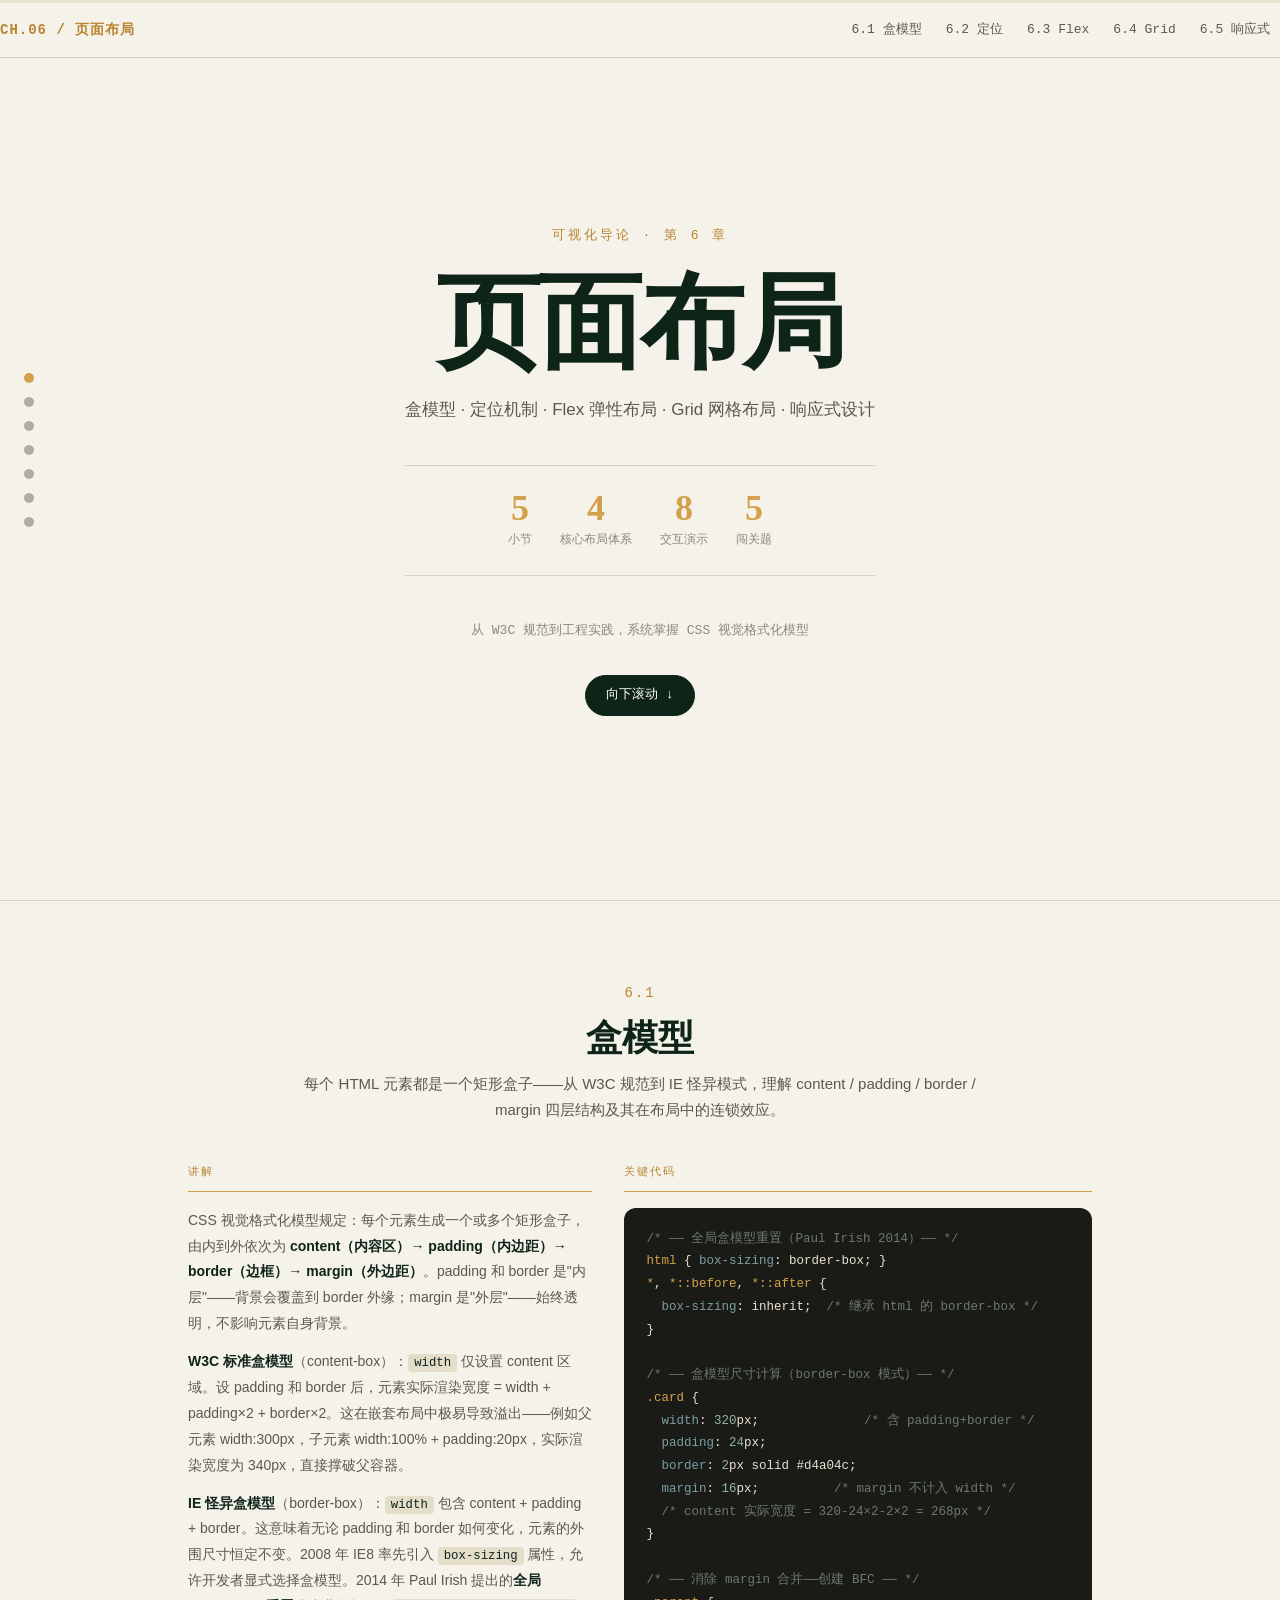
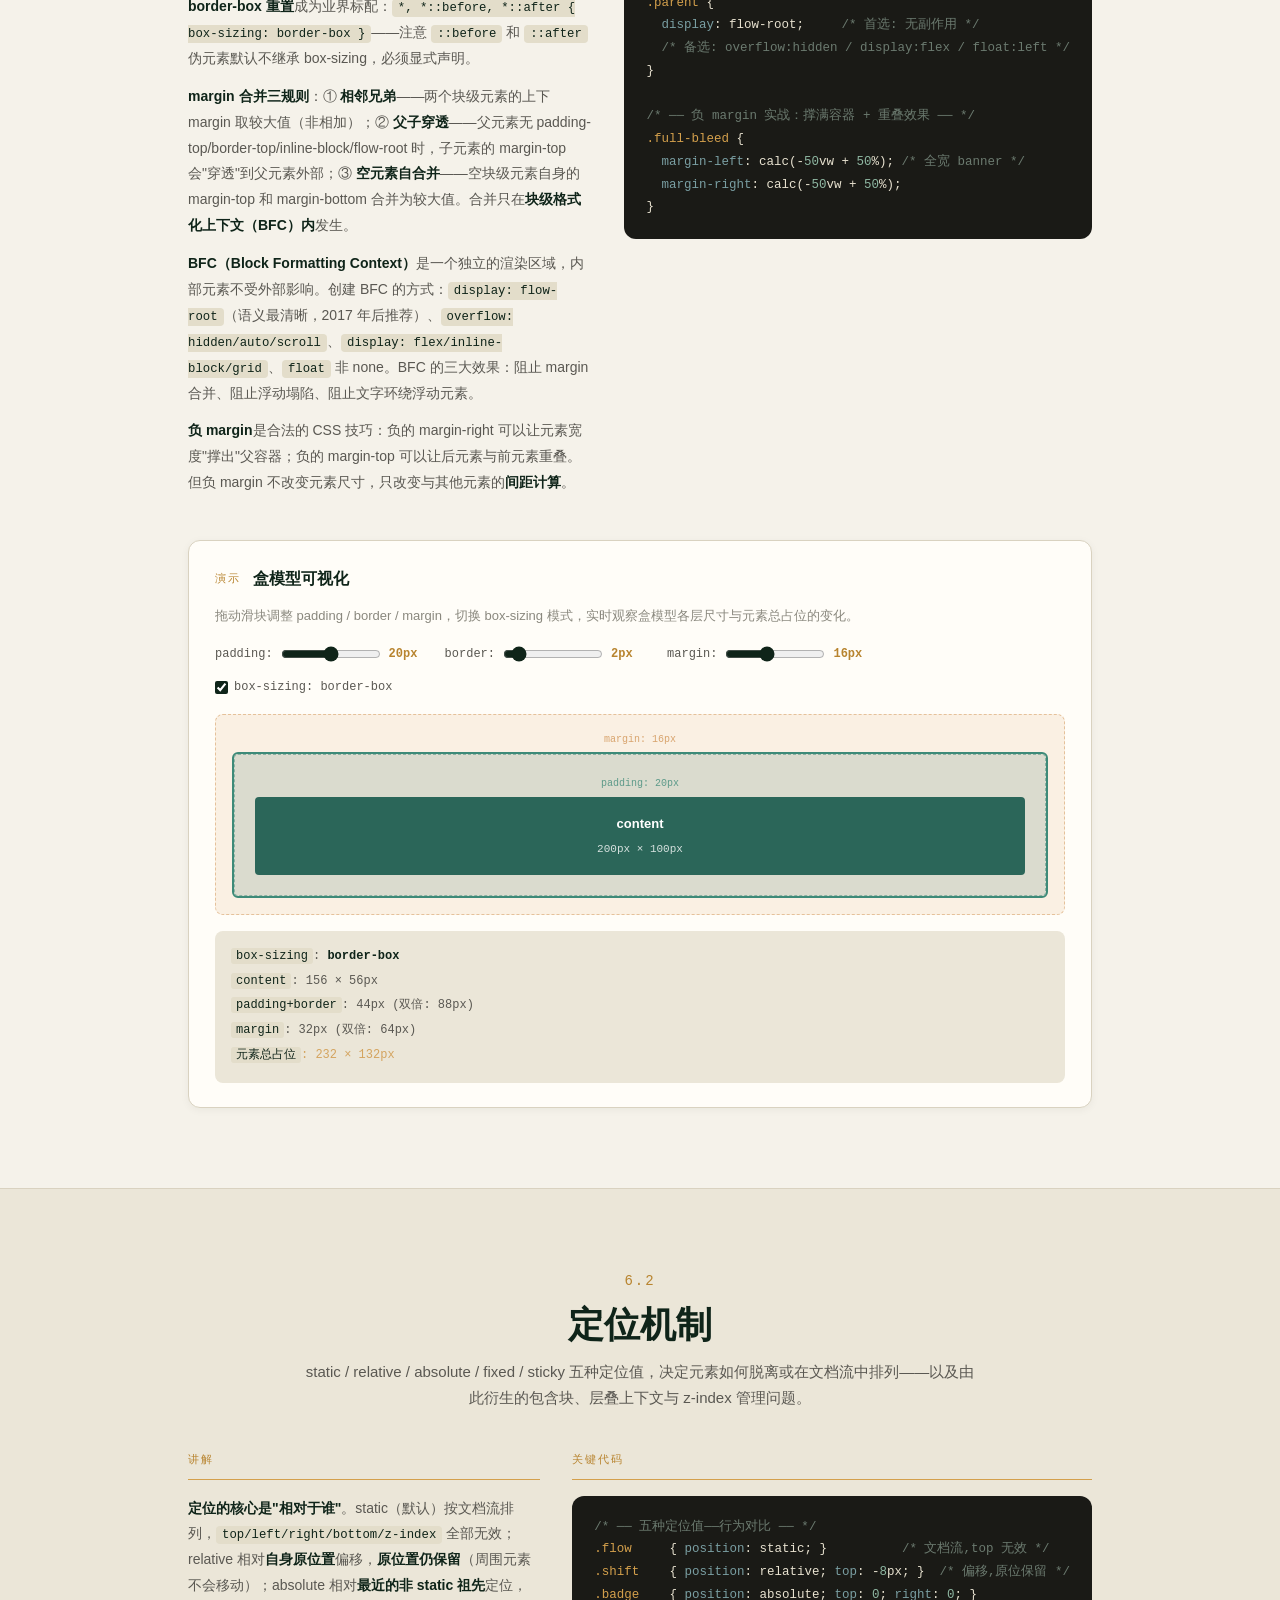
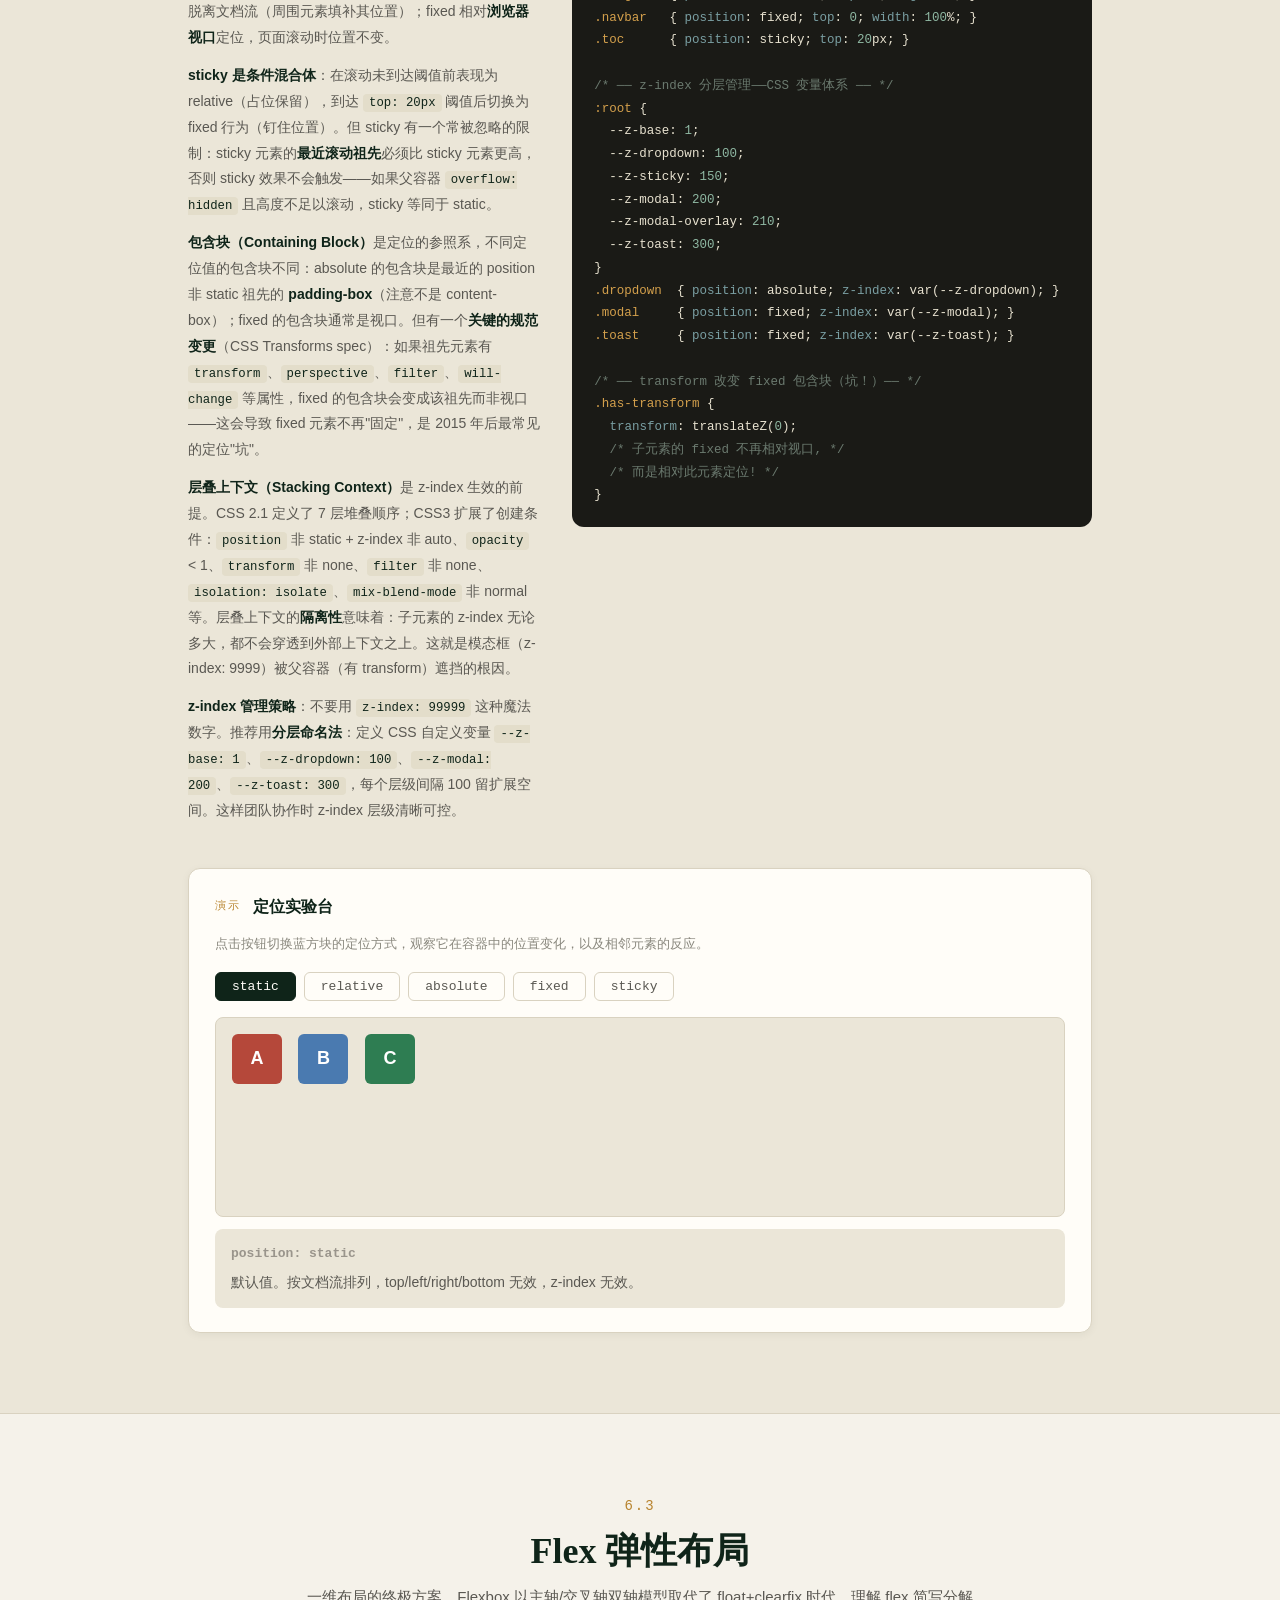
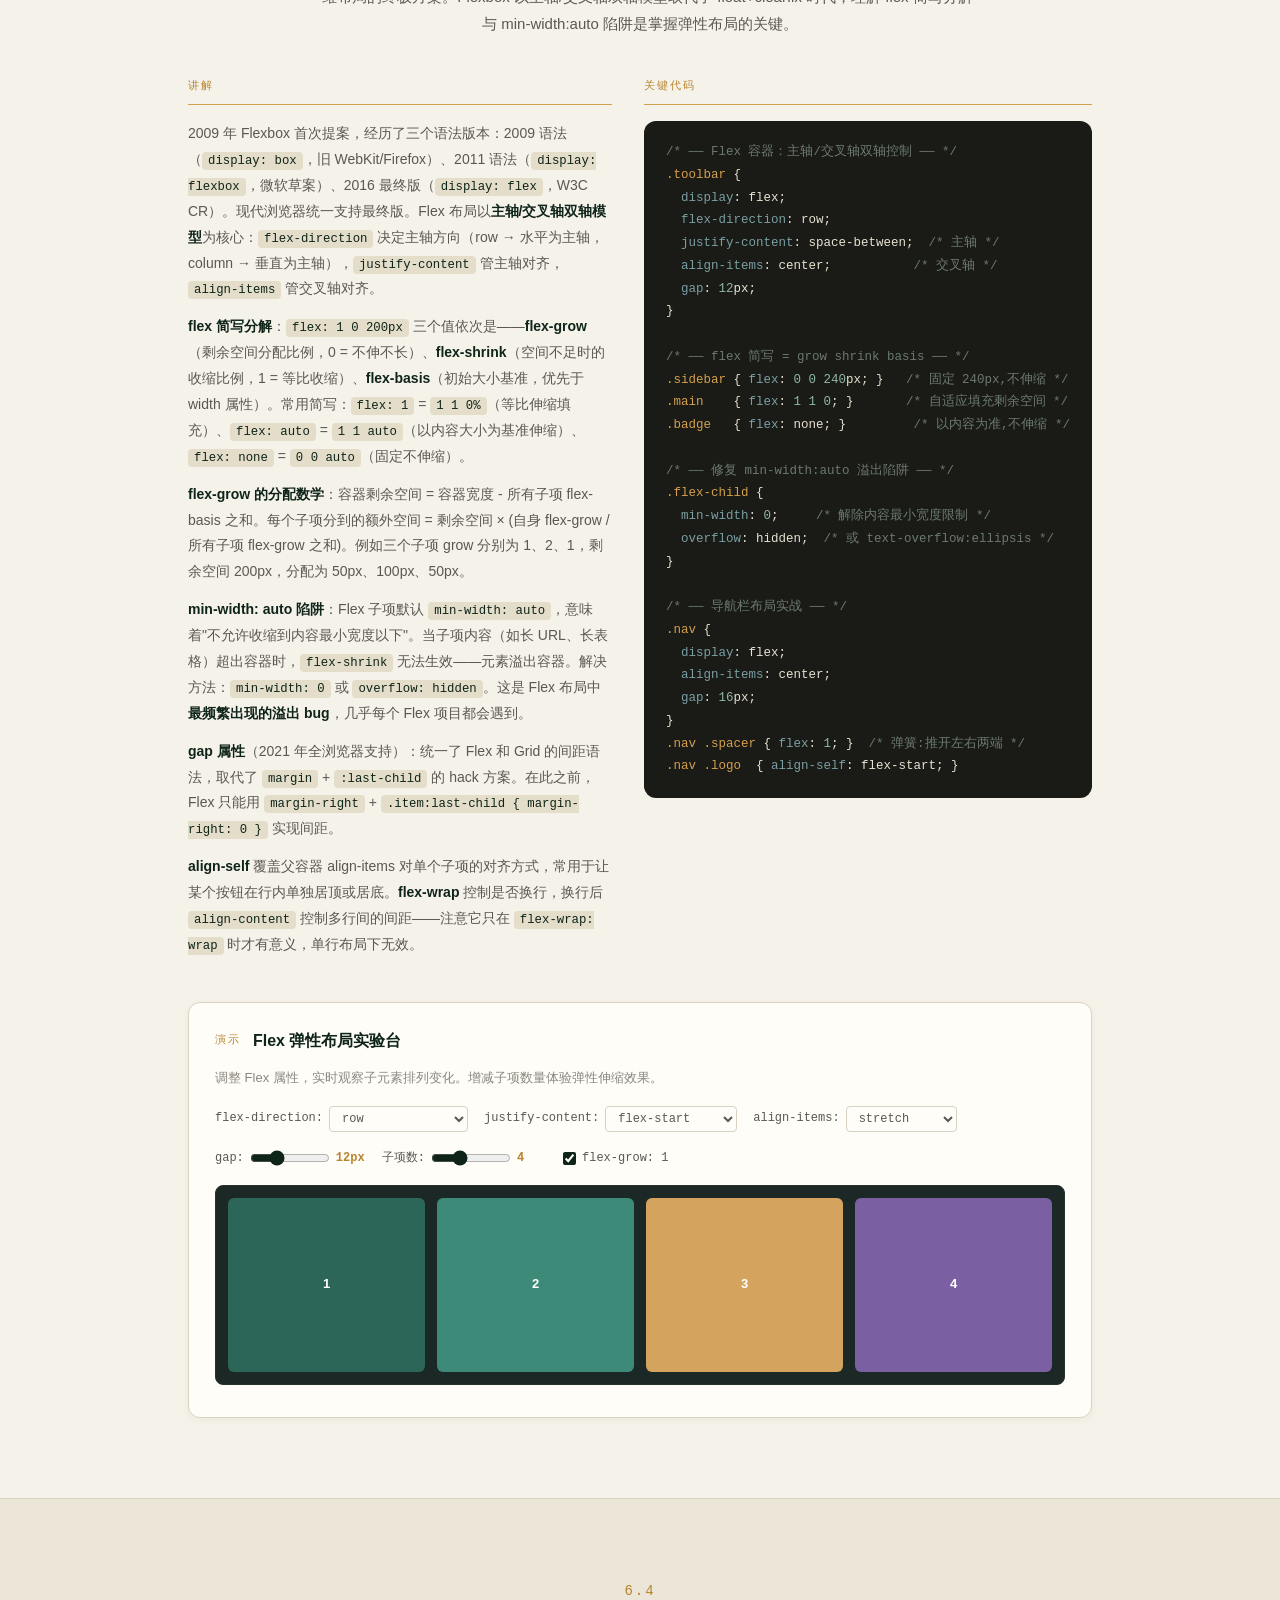
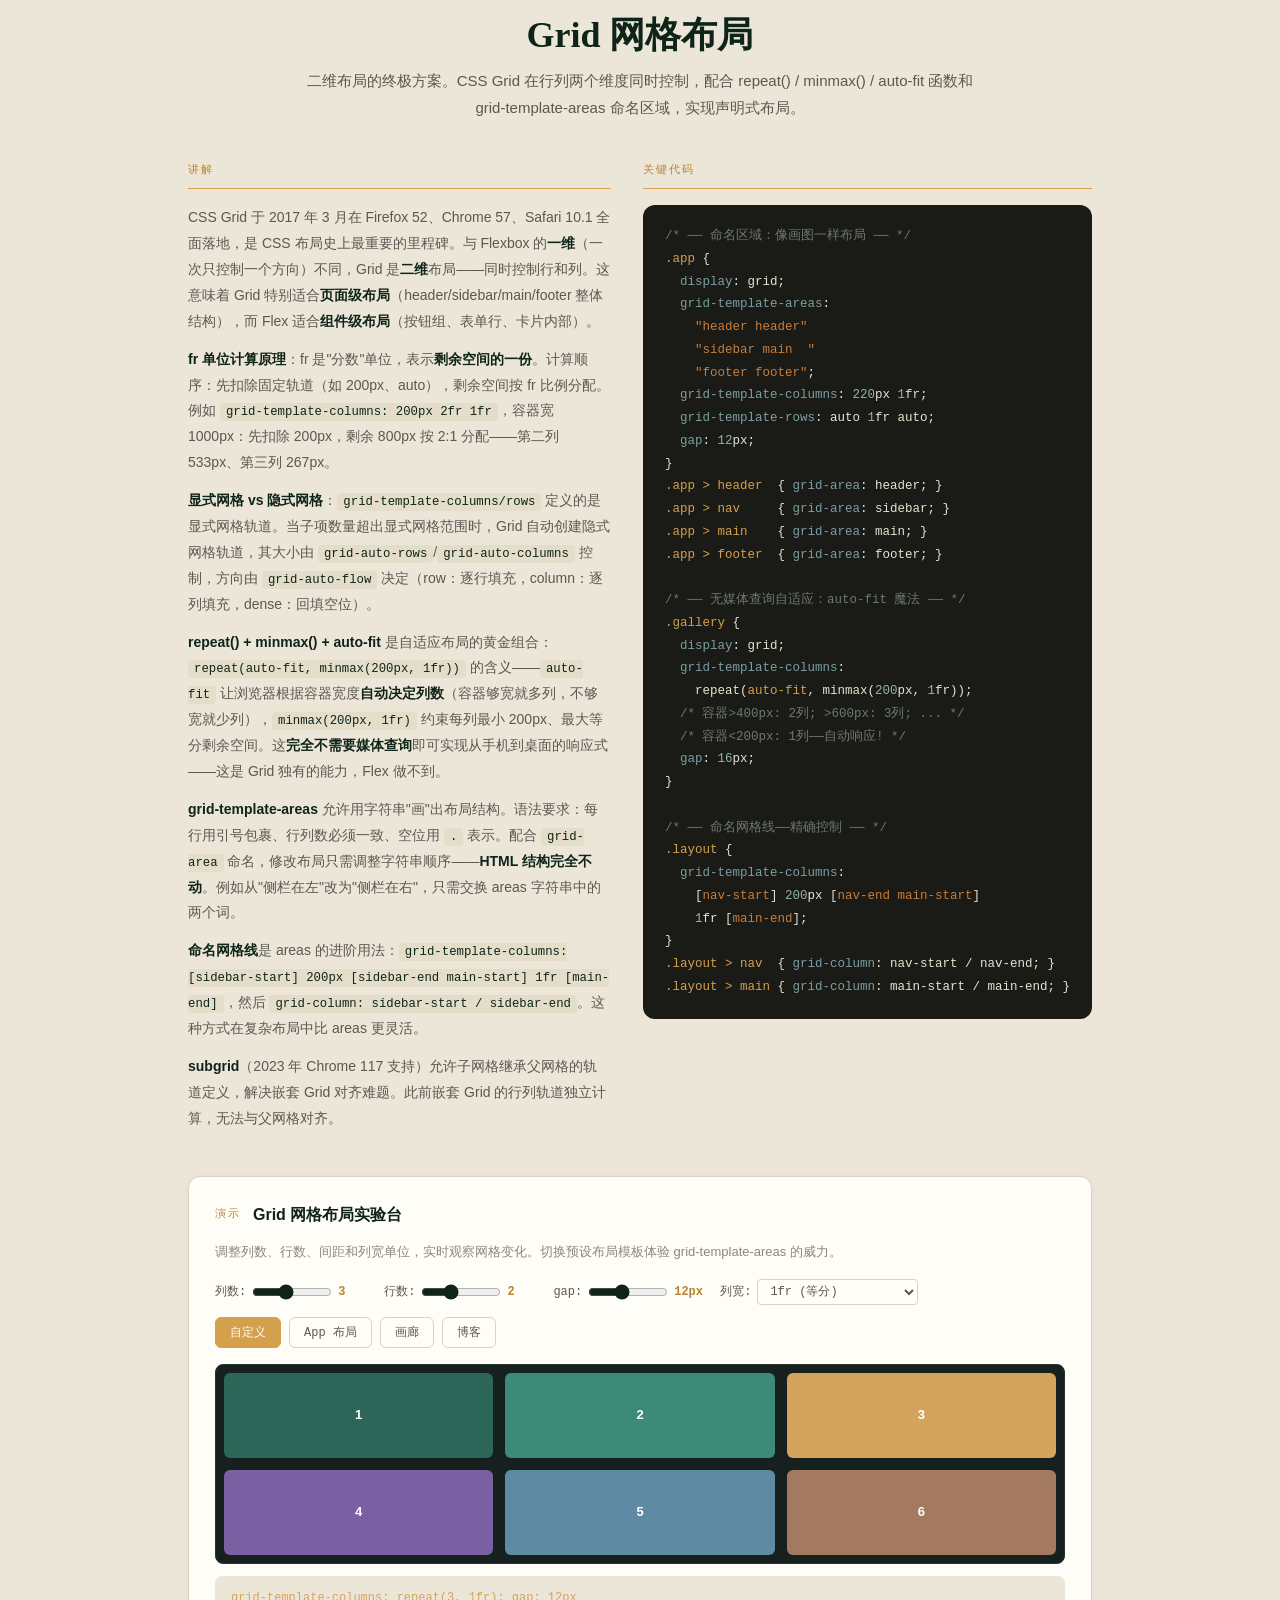
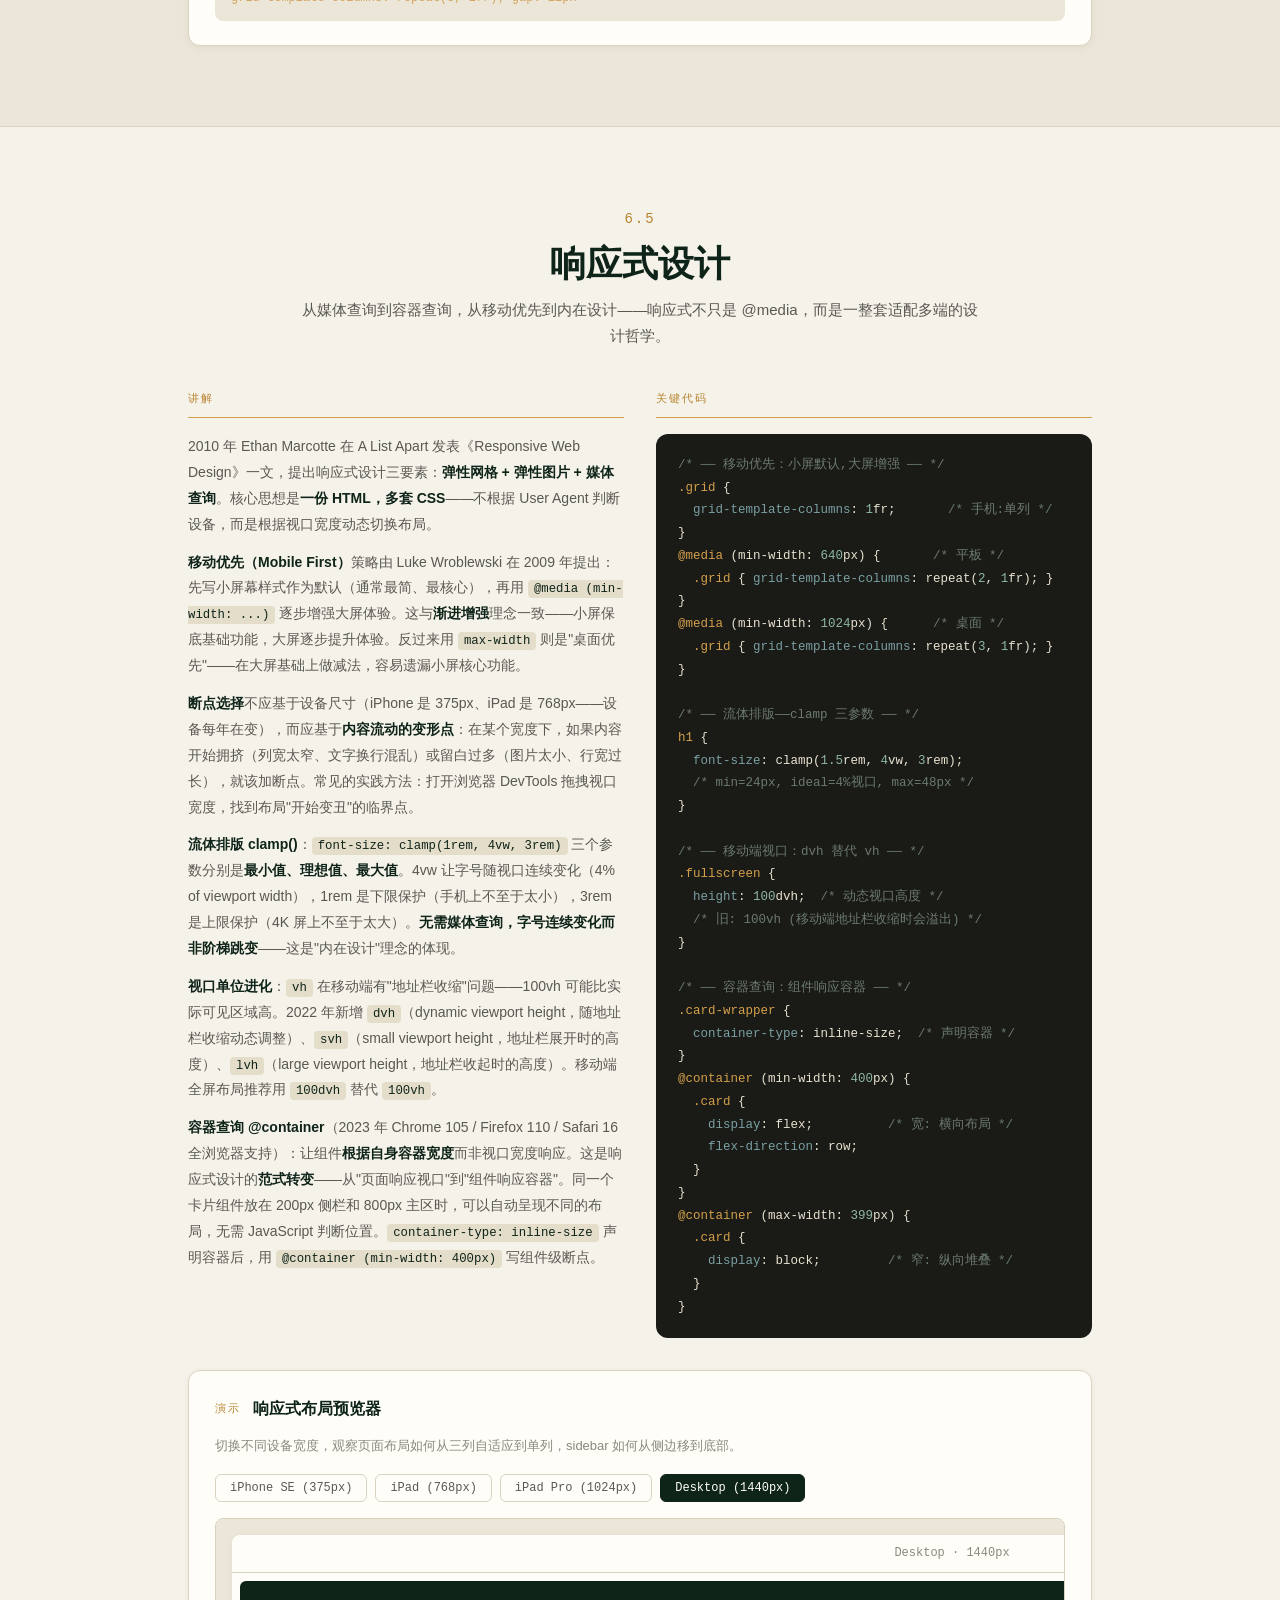
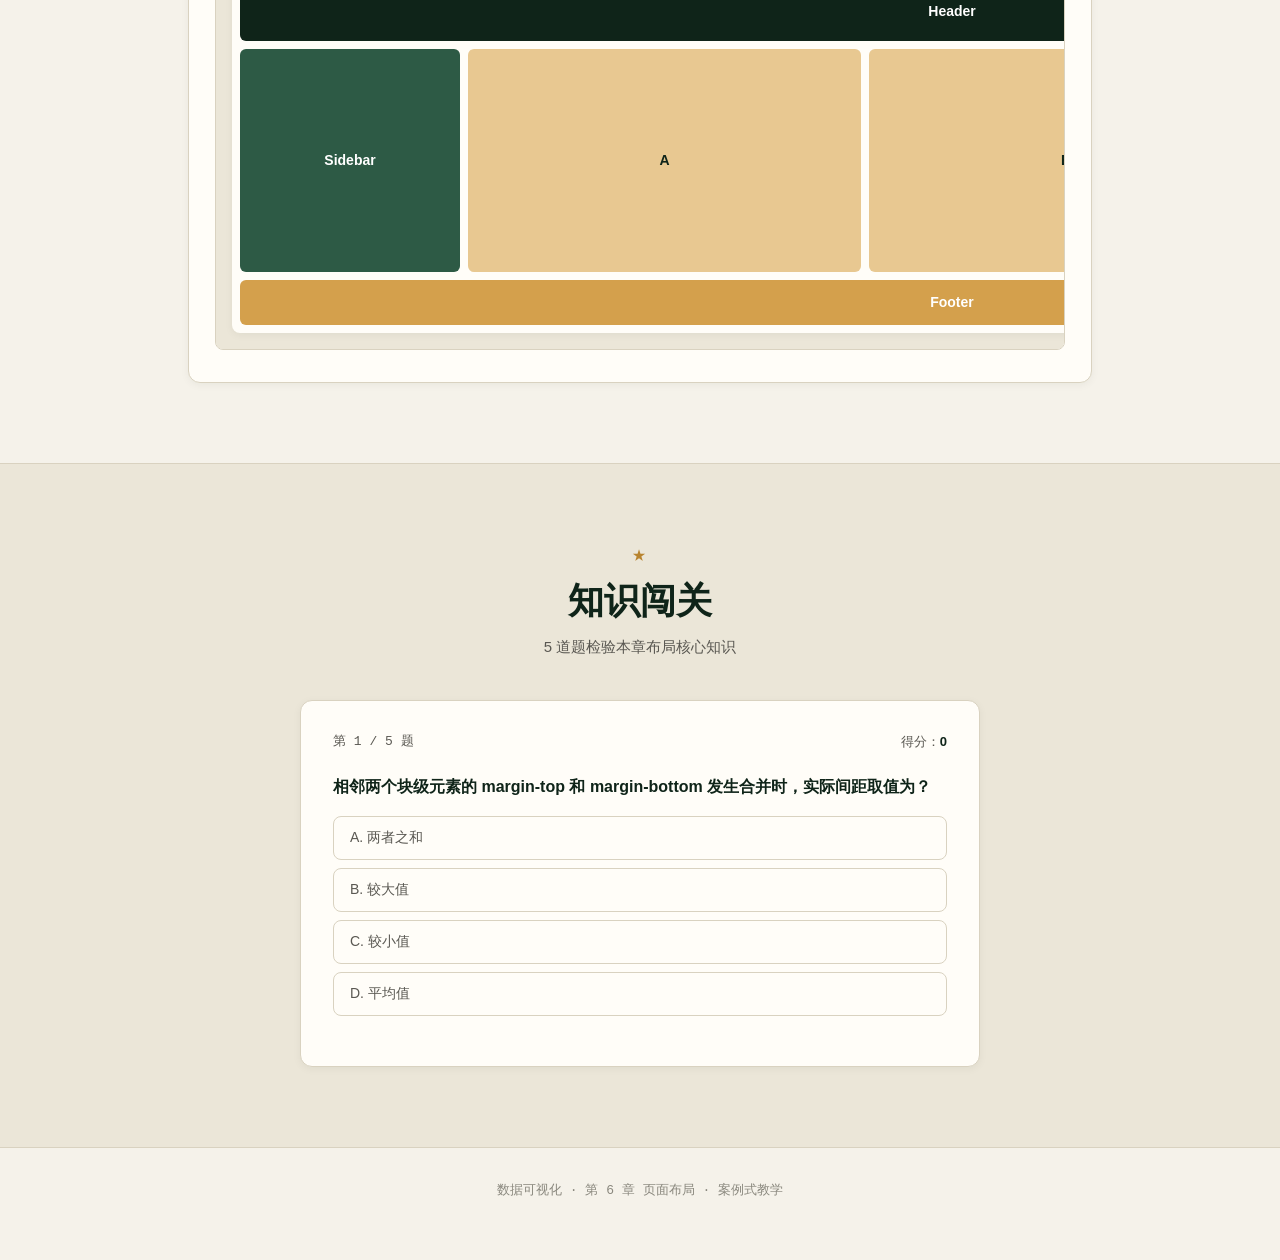
==== commit a79638d3: "Add files via upload" ====
--- a/index.html
+++ b/index.html
@@ -7,7 +7,7 @@
   <link rel="preconnect" href="https://fonts.googleapis.com">
   <link rel="preconnect" href="https://fonts.gstatic.com" crossorigin>
   <link href="https://fonts.googleapis.com/css2?family=Fraunces:opsz,wght@9..144,400;9..144,600;9..144,800&family=Sora:wght@300;400;500;600&family=JetBrains+Mono:wght@400;500;600&display=swap" rel="stylesheet">
-  <link rel="stylesheet" href="style.css?v=20260916">
+  <link rel="stylesheet" href="style.css?v=20260916c">
 </head>
 <body>
 
@@ -47,11 +47,11 @@
       <p class="hero-sub">盒模型 · 定位机制 · Flex 弹性布局 · Grid 网格布局 · 响应式设计</p>
       <div class="hero-stats" id="heroStats">
         <div class="stat"><span class="stat-num" data-count="5">0</span><span class="stat-label">小节</span></div>
-        <div class="stat"><span class="stat-num" data-count="4">0</span><span class="stat-label">核心布局</span></div>
+        <div class="stat"><span class="stat-num" data-count="4">0</span><span class="stat-label">核心布局体系</span></div>
         <div class="stat"><span class="stat-num" data-count="8">0</span><span class="stat-label">交互演示</span></div>
         <div class="stat"><span class="stat-num" data-count="5">0</span><span class="stat-label">闯关题</span></div>
       </div>
-      <div class="hero-meta"><span>从盒模型到响应式，一站式掌握 CSS 页面布局</span></div>
+      <div class="hero-meta"><span>从 W3C 规范到工程实践，系统掌握 CSS 视觉格式化模型</span></div>
       <a href="#sec-6-1" class="hero-scroll">向下滚动 ↓</a>
     </div>
   </section>
@@ -62,28 +62,48 @@
       <div class="chap-head reveal">
         <div class="chap-no">6.1</div>
         <h2>盒模型</h2>
-        <p class="chap-lead">每个 HTML 元素都是一个盒子，理解 content / padding / border / margin 四层结构是布局的基础。</p>
+        <p class="chap-lead">每个 HTML 元素都是一个矩形盒子——从 W3C 规范到 IE 怪异模式，理解 content / padding / border / margin 四层结构及其在布局中的连锁效应。</p>
       </div>
 
       <div class="lesson-grid reveal">
         <div class="lesson-col">
           <div class="part-label">讲解</div>
           <div class="part-explain">
-            <p>CSS 中每个元素都是一个矩形盒子，由内到外分为四层：<b>content（内容）→ padding（内边距）→ border（边框）→ margin（外边距）</b>。</p>
-            <p>默认情况下，<code>width</code> 只设置 content 区域的宽度。设置 <code>box-sizing: border-box</code> 后，width 包含 content + padding + border，布局更直观。</p>
-            <p>margin 是特殊的——<b>相邻元素的 margin 会合并</b>（取较大值），这是很多布局间距问题的根源。</p>
+            <p>CSS 视觉格式化模型规定：每个元素生成一个或多个矩形盒子，由内到外依次为 <b>content（内容区）→ padding（内边距）→ border（边框）→ margin（外边距）</b>。padding 和 border 是"内层"——背景会覆盖到 border 外缘；margin 是"外层"——始终透明，不影响元素自身背景。</p>
+            <p><b>W3C 标准盒模型</b>（content-box）：<code>width</code> 仅设置 content 区域。设 padding 和 border 后，元素实际渲染宽度 = width + padding×2 + border×2。这在嵌套布局中极易导致溢出——例如父元素 width:300px，子元素 width:100% + padding:20px，实际渲染宽度为 340px，直接撑破父容器。</p>
+            <p><b>IE 怪异盒模型</b>（border-box）：<code>width</code> 包含 content + padding + border。这意味着无论 padding 和 border 如何变化，元素的外围尺寸恒定不变。2008 年 IE8 率先引入 <code>box-sizing</code> 属性，允许开发者显式选择盒模型。2014 年 Paul Irish 提出的<b>全局 border-box 重置</b>成为业界标配：<code>*, *::before, *::after { box-sizing: border-box }</code>——注意 <code>::before</code> 和 <code>::after</code> 伪元素默认不继承 box-sizing，必须显式声明。</p>
+            <p><b>margin 合并三规则</b>：① <b>相邻兄弟</b>——两个块级元素的上下 margin 取较大值（非相加）；② <b>父子穿透</b>——父元素无 padding-top/border-top/inline-block/flow-root 时，子元素的 margin-top 会"穿透"到父元素外部；③ <b>空元素自合并</b>——空块级元素自身的 margin-top 和 margin-bottom 合并为较大值。合并只在<b>块级格式化上下文（BFC）内</b>发生。</p>
+            <p><b>BFC（Block Formatting Context）</b>是一个独立的渲染区域，内部元素不受外部影响。创建 BFC 的方式：<code>display: flow-root</code>（语义最清晰，2017 年后推荐）、<code>overflow: hidden/auto/scroll</code>、<code>display: flex/inline-block/grid</code>、<code>float</code> 非 none。BFC 的三大效果：阻止 margin 合并、阻止浮动塌陷、阻止文字环绕浮动元素。</p>
+            <p><b>负 margin</b>是合法的 CSS 技巧：负的 margin-right 可以让元素宽度"撑出"父容器；负的 margin-top 可以让后元素与前元素重叠。但负 margin 不改变元素尺寸，只改变与其他元素的<b>间距计算</b>。</p>
           </div>
         </div>
         <div class="lesson-col">
           <div class="part-label">关键代码</div>
-<pre class="code-block"><code><span class="c">/* 盒模型四层结构 */</span>
-<span class="k">.box</span> {
-  <span class="p">width</span>: <span class="n">200</span>px;        <span class="c">/* content 宽度 */</span>
-  <span class="p">height</span>: <span class="n">100</span>px;
-  <span class="p">padding</span>: <span class="n">20</span>px;      <span class="c">/* 内边距 */</span>
-  <span class="p">border</span>: <span class="n">2</span>px solid #333; <span class="c">/* 边框 */</span>
-  <span class="p">margin</span>: <span class="n">16</span>px;       <span class="c">/* 外边距 */</span>
-  <span class="p">box-sizing</span>: border-box; <span class="c">/* width 含 padding+border */</span>
+<pre class="code-block"><code><span class="c">/* ── 全局盒模型重置（Paul Irish 2014）── */</span>
+<span class="k">html</span> { <span class="p">box-sizing</span>: border-box; }
+<span class="k">*</span>, <span class="k">*::before</span>, <span class="k">*::after</span> {
+  <span class="p">box-sizing</span>: inherit;  <span class="c">/* 继承 html 的 border-box */</span>
+}
+
+<span class="c">/* ── 盒模型尺寸计算（border-box 模式）── */</span>
+<span class="k">.card</span> {
+  <span class="p">width</span>: <span class="n">320</span>px;              <span class="c">/* 含 padding+border */</span>
+  <span class="p">padding</span>: <span class="n">24</span>px;
+  <span class="p">border</span>: <span class="n">2</span>px solid #d4a04c;
+  <span class="p">margin</span>: <span class="n">16</span>px;          <span class="c">/* margin 不计入 width */</span>
+  <span class="c">/* content 实际宽度 = 320-24×2-2×2 = 268px */</span>
+}
+
+<span class="c">/* ── 消除 margin 合并——创建 BFC ── */</span>
+<span class="k">.parent</span> {
+  <span class="p">display</span>: flow-root;     <span class="c">/* 首选: 无副作用 */</span>
+  <span class="c">/* 备选: overflow:hidden / display:flex / float:left */</span>
+}
+
+<span class="c">/* ── 负 margin 实战：撑满容器 + 重叠效果 ── */</span>
+<span class="k">.full-bleed</span> {
+  <span class="p">margin-left</span>: calc(-<span class="n">50</span>vw + <span class="n">50</span>%); <span class="c">/* 全宽 banner */</span>
+  <span class="p">margin-right</span>: calc(-<span class="n">50</span>vw + <span class="n">50</span>%);
 }</code></pre>
         </div>
       </div>
@@ -93,7 +113,7 @@
           <div class="part-label">演示</div>
           <h3>盒模型可视化</h3>
         </div>
-        <p class="demo-desc">拖动滑块调整 padding / border / margin，实时观察盒模型各层尺寸变化。</p>
+        <p class="demo-desc">拖动滑块调整 padding / border / margin，切换 box-sizing 模式，实时观察盒模型各层尺寸与元素总占位的变化。</p>
 
         <div class="bm-controls">
           <label>padding: <input type="range" id="bmPadding" min="0" max="40" value="20"><span id="bmPaddingVal">20px</span></label>
@@ -116,26 +136,48 @@
       <div class="chap-head reveal">
         <div class="chap-no">6.2</div>
         <h2>定位机制</h2>
-        <p class="chap-lead">static / relative / absolute / fixed / sticky 五种定位，决定元素在页面中的位置。</p>
+        <p class="chap-lead">static / relative / absolute / fixed / sticky 五种定位值，决定元素如何脱离或在文档流中排列——以及由此衍生的包含块、层叠上下文与 z-index 管理问题。</p>
       </div>
 
       <div class="lesson-grid reveal">
         <div class="lesson-col">
           <div class="part-label">讲解</div>
           <div class="part-explain">
-            <p>CSS <code>position</code> 属性有五个值：</p>
-            <p><b>static</b>（默认）：按文档流排列，top/left 无效。<b>relative</b>：相对原位置偏移，不脱离文档流。<b>absolute</b>：相对最近的定位祖先，脱离文档流。<b>fixed</b>：相对视口固定，滚动不动。<b>sticky</b>：滚动到阈值前 relative，超过后 fixed。</p>
-            <p><b>z-index</b> 只对非 static 元素生效，控制堆叠顺序。</p>
+            <p><b>定位的核心是"相对于谁"</b>。static（默认）按文档流排列，<code>top/left/right/bottom/z-index</code> 全部无效；relative 相对<b>自身原位置</b>偏移，<b>原位置仍保留</b>（周围元素不会移动）；absolute 相对<b>最近的非 static 祖先</b>定位，脱离文档流（周围元素填补其位置）；fixed 相对<b>浏览器视口</b>定位，页面滚动时位置不变。</p>
+            <p><b>sticky 是条件混合体</b>：在滚动未到达阈值前表现为 relative（占位保留），到达 <code>top: 20px</code> 阈值后切换为 fixed 行为（钉住位置）。但 sticky 有一个常被忽略的限制：sticky 元素的<b>最近滚动祖先</b>必须比 sticky 元素更高，否则 sticky 效果不会触发——如果父容器 <code>overflow: hidden</code> 且高度不足以滚动，sticky 等同于 static。</p>
+            <p><b>包含块（Containing Block）</b>是定位的参照系，不同定位值的包含块不同：absolute 的包含块是最近的 position 非 static 祖先的 <b>padding-box</b>（注意不是 content-box）；fixed 的包含块通常是视口。但有一个<b>关键的规范变更</b>（CSS Transforms spec）：如果祖先元素有 <code>transform</code>、<code>perspective</code>、<code>filter</code>、<code>will-change</code> 等属性，fixed 的包含块会变成该祖先而非视口——这会导致 fixed 元素不再"固定"，是 2015 年后最常见的定位"坑"。</p>
+            <p><b>层叠上下文（Stacking Context）</b>是 z-index 生效的前提。CSS 2.1 定义了 7 层堆叠顺序；CSS3 扩展了创建条件：<code>position</code> 非 static + z-index 非 auto、<code>opacity</code> < 1、<code>transform</code> 非 none、<code>filter</code> 非 none、<code>isolation: isolate</code>、<code>mix-blend-mode</code> 非 normal 等。层叠上下文的<b>隔离性</b>意味着：子元素的 z-index 无论多大，都不会穿透到外部上下文之上。这就是模态框（z-index: 9999）被父容器（有 transform）遮挡的根因。</p>
+            <p><b>z-index 管理策略</b>：不要用 <code>z-index: 99999</code> 这种魔法数字。推荐用<b>分层命名法</b>：定义 CSS 自定义变量 <code>--z-base: 1</code>、<code>--z-dropdown: 100</code>、<code>--z-modal: 200</code>、<code>--z-toast: 300</code>，每个层级间隔 100 留扩展空间。这样团队协作时 z-index 层级清晰可控。</p>
           </div>
         </div>
         <div class="lesson-col">
           <div class="part-label">关键代码</div>
-<pre class="code-block"><code><span class="c">/* 五种定位 */</span>
-<span class="k">.pos-static</span>   { <span class="p">position</span>: static; }
-<span class="k">.pos-relative</span> { <span class="p">position</span>: relative; <span class="p">top</span>: <span class="n">10</span>px; <span class="p">left</span>: <span class="n">20</span>px; }
-<span class="k">.pos-absolute</span> { <span class="p">position</span>: absolute; <span class="p">top</span>: <span class="n">0</span>; <span class="p">right</span>: <span class="n">0</span>; }
-<span class="k">.pos-fixed</span>    { <span class="p">position</span>: fixed; <span class="p">bottom</span>: <span class="n">20</span>px; }
-<span class="k">.pos-sticky</span>    { <span class="p">position</span>: sticky; <span class="p">top</span>: <span class="n">0</span>; <span class="p">z-index</span>: <span class="n">100</span>; }</code></pre>
+<pre class="code-block"><code><span class="c">/* ── 五种定位值——行为对比 ── */</span>
+<span class="k">.flow</span>     { <span class="p">position</span>: static; }          <span class="c">/* 文档流,top 无效 */</span>
+<span class="k">.shift</span>    { <span class="p">position</span>: relative; <span class="p">top</span>: -<span class="n">8</span>px; }  <span class="c">/* 偏移,原位保留 */</span>
+<span class="k">.badge</span>    { <span class="p">position</span>: absolute; <span class="p">top</span>: <span class="n">0</span>; <span class="p">right</span>: <span class="n">0</span>; }
+<span class="k">.navbar</span>   { <span class="p">position</span>: fixed; <span class="p">top</span>: <span class="n">0</span>; <span class="p">width</span>: <span class="n">100</span>%; }
+<span class="k">.toc</span>      { <span class="p">position</span>: sticky; <span class="p">top</span>: <span class="n">20</span>px; }
+
+<span class="c">/* ── z-index 分层管理——CSS 变量体系 ── */</span>
+<span class="k">:root</span> {
+  --z-base: <span class="n">1</span>;
+  --z-dropdown: <span class="n">100</span>;
+  --z-sticky: <span class="n">150</span>;
+  --z-modal: <span class="n">200</span>;
+  --z-modal-overlay: <span class="n">210</span>;
+  --z-toast: <span class="n">300</span>;
+}
+<span class="k">.dropdown</span>  { <span class="p">position</span>: absolute; <span class="p">z-index</span>: var(--z-dropdown); }
+<span class="k">.modal</span>     { <span class="p">position</span>: fixed; <span class="p">z-index</span>: var(--z-modal); }
+<span class="k">.toast</span>     { <span class="p">position</span>: fixed; <span class="p">z-index</span>: var(--z-toast); }
+
+<span class="c">/* ── transform 改变 fixed 包含块（坑！）── */</span>
+<span class="k">.has-transform</span> {
+  <span class="p">transform</span>: translateZ(<span class="n">0</span>);
+  <span class="c">/* 子元素的 fixed 不再相对视口, */</span>
+  <span class="c">/* 而是相对此元素定位! */</span>
+}</code></pre>
         </div>
       </div>
 
@@ -144,7 +186,7 @@
           <div class="part-label">演示</div>
           <h3>定位实验台</h3>
         </div>
-        <p class="demo-desc">点击按钮切换蓝方块的定位方式，观察它在容器中的位置变化。</p>
+        <p class="demo-desc">点击按钮切换蓝方块的定位方式，观察它在容器中的位置变化，以及相邻元素的反应。</p>
 
         <div class="pos-buttons">
           <button class="pos-btn active" data-pos="static">static</button>
@@ -172,32 +214,51 @@
       <div class="chap-head reveal">
         <div class="chap-no">6.3</div>
         <h2>Flex 弹性布局</h2>
-        <p class="chap-lead">一维布局之王：flex-direction / justify-content / align-items 三大属性掌控主轴与交叉轴。</p>
+        <p class="chap-lead">一维布局的终极方案。Flexbox 以主轴/交叉轴双轴模型取代了 float+clearfix 时代，理解 flex 简写分解与 min-width:auto 陷阱是掌握弹性布局的关键。</p>
       </div>
 
       <div class="lesson-grid reveal">
         <div class="lesson-col">
           <div class="part-label">讲解</div>
           <div class="part-explain">
-            <p>Flex 布局将容器分为主轴（main axis）和交叉轴（cross axis）。<code>flex-direction</code> 决定主轴方向（row/column），<code>justify-content</code> 控制主轴对齐，<code>align-items</code> 控制交叉轴对齐。</p>
-            <p>子元素的 <code>flex-grow</code> 控制剩余空间分配，<code>flex-shrink</code> 控制空间不足时的收缩，<code>flex-basis</code> 设置初始大小。</p>
-            <p>Flex 适合<b>一维布局</b>（行或列），Grid 适合<b>二维布局</b>（行列同时控制）。</p>
+            <p>2009 年 Flexbox 首次提案，经历了三个语法版本：2009 语法（<code>display: box</code>，旧 WebKit/Firefox）、2011 语法（<code>display: flexbox</code>，微软草案）、2016 最终版（<code>display: flex</code>，W3C CR）。现代浏览器统一支持最终版。Flex 布局以<b>主轴/交叉轴双轴模型</b>为核心：<code>flex-direction</code> 决定主轴方向（row → 水平为主轴，column → 垂直为主轴），<code>justify-content</code> 管主轴对齐，<code>align-items</code> 管交叉轴对齐。</p>
+            <p><b>flex 简写分解</b>：<code>flex: 1 0 200px</code> 三个值依次是——<b>flex-grow</b>（剩余空间分配比例，0 = 不伸不长）、<b>flex-shrink</b>（空间不足时的收缩比例，1 = 等比收缩）、<b>flex-basis</b>（初始大小基准，优先于 width 属性）。常用简写：<code>flex: 1</code> = <code>1 1 0%</code>（等比伸缩填充）、<code>flex: auto</code> = <code>1 1 auto</code>（以内容大小为基准伸缩）、<code>flex: none</code> = <code>0 0 auto</code>（固定不伸缩）。</p>
+            <p><b>flex-grow 的分配数学</b>：容器剩余空间 = 容器宽度 - 所有子项 flex-basis 之和。每个子项分到的额外空间 = 剩余空间 × (自身 flex-grow / 所有子项 flex-grow 之和)。例如三个子项 grow 分别为 1、2、1，剩余空间 200px，分配为 50px、100px、50px。</p>
+            <p><b>min-width: auto 陷阱</b>：Flex 子项默认 <code>min-width: auto</code>，意味着"不允许收缩到内容最小宽度以下"。当子项内容（如长 URL、长表格）超出容器时，<code>flex-shrink</code> 无法生效——元素溢出容器。解决方法：<code>min-width: 0</code> 或 <code>overflow: hidden</code>。这是 Flex 布局中<b>最频繁出现的溢出 bug</b>，几乎每个 Flex 项目都会遇到。</p>
+            <p><b>gap 属性</b>（2021 年全浏览器支持）：统一了 Flex 和 Grid 的间距语法，取代了 <code>margin</code> + <code>:last-child</code> 的 hack 方案。在此之前，Flex 只能用 <code>margin-right</code> + <code>.item:last-child { margin-right: 0 }</code> 实现间距。</p>
+            <p><b>align-self</b> 覆盖父容器 align-items 对单个子项的对齐方式，常用于让某个按钮在行内单独居顶或居底。<b>flex-wrap</b> 控制是否换行，换行后 <code>align-content</code> 控制多行间的间距——注意它只在 <code>flex-wrap: wrap</code> 时才有意义，单行布局下无效。</p>
           </div>
         </div>
         <div class="lesson-col">
           <div class="part-label">关键代码</div>
-<pre class="code-block"><code><span class="c">/* Flex 容器 */</span>
-<span class="k">.flex-container</span> {
+<pre class="code-block"><code><span class="c">/* ── Flex 容器：主轴/交叉轴双轴控制 ── */</span>
+<span class="k">.toolbar</span> {
   <span class="p">display</span>: flex;
-  <span class="p">flex-direction</span>: row | column;
-  <span class="p">justify-content</span>: center | space-between | ...;
-  <span class="p">align-items</span>: center | flex-start | ...;
+  <span class="p">flex-direction</span>: row;
+  <span class="p">justify-content</span>: space-between;  <span class="c">/* 主轴 */</span>
+  <span class="p">align-items</span>: center;           <span class="c">/* 交叉轴 */</span>
+  <span class="p">gap</span>: <span class="n">12</span>px;
+}
+
+<span class="c">/* ── flex 简写 = grow shrink basis ── */</span>
+<span class="k">.sidebar</span> { <span class="p">flex</span>: <span class="n">0</span> <span class="n">0</span> <span class="n">240</span>px; }   <span class="c">/* 固定 240px,不伸缩 */</span>
+<span class="k">.main</span>    { <span class="p">flex</span>: <span class="n">1</span> <span class="n">1</span> <span class="n">0</span>; }       <span class="c">/* 自适应填充剩余空间 */</span>
+<span class="k">.badge</span>   { <span class="p">flex</span>: none; }         <span class="c">/* 以内容为准,不伸缩 */</span>
+
+<span class="c">/* ── 修复 min-width:auto 溢出陷阱 ── */</span>
+<span class="k">.flex-child</span> {
+  <span class="p">min-width</span>: <span class="n">0</span>;     <span class="c">/* 解除内容最小宽度限制 */</span>
+  <span class="p">overflow</span>: hidden;  <span class="c">/* 或 text-overflow:ellipsis */</span>
+}
+
+<span class="c">/* ── 导航栏布局实战 ── */</span>
+<span class="k">.nav</span> {
+  <span class="p">display</span>: flex;
+  <span class="p">align-items</span>: center;
   <span class="p">gap</span>: <span class="n">16</span>px;
 }
-<span class="c">/* Flex 子项 */</span>
-<span class="k">.flex-item</span> {
-  <span class="p">flex</span>: <span class="n">1</span> <span class="n">0</span> <span class="n">200</span>px; <span class="c">/* grow shrink basis */</span>
-}</code></pre>
+<span class="k">.nav .spacer</span> { <span class="p">flex</span>: <span class="n">1</span>; }  <span class="c">/* 弹簧:推开左右两端 */</span>
+<span class="k">.nav .logo</span>  { <span class="p">align-self</span>: flex-start; }</code></pre>
         </div>
       </div>
 
@@ -206,7 +267,7 @@
           <div class="part-label">演示</div>
           <h3>Flex 弹性布局实验台</h3>
         </div>
-        <p class="demo-desc">调整 Flex 属性，实时观察子元素排列变化。增减子项数量体验弹性效果。</p>
+        <p class="demo-desc">调整 Flex 属性，实时观察子元素排列变化。增减子项数量体验弹性伸缩效果。</p>
 
         <div class="fx-controls">
           <label>flex-direction:
@@ -251,34 +312,58 @@
       <div class="chap-head reveal">
         <div class="chap-no">6.4</div>
         <h2>Grid 网格布局</h2>
-        <p class="chap-lead">二维布局之王：grid-template-columns / rows 定义行列，gap 控制间距，areas 命名区域。</p>
+        <p class="chap-lead">二维布局的终极方案。CSS Grid 在行列两个维度同时控制，配合 repeat() / minmax() / auto-fit 函数和 grid-template-areas 命名区域，实现声明式布局。</p>
       </div>
 
       <div class="lesson-grid reveal">
         <div class="lesson-col">
           <div class="part-label">讲解</div>
           <div class="part-explain">
-            <p>Grid 布局同时控制行和列两个维度。用 <code>grid-template-columns</code> 和 <code>grid-template-rows</code> 定义网格轨道，<code>gap</code> 设置行列间距。</p>
-            <p><code>repeat()</code> 和 <code>minmax()</code> 是两个强大函数：<code>repeat(3, 1fr)</code> 等分三列，<code>minmax(200px, 1fr)</code> 限制最小最大值。</p>
-            <p><code>grid-area</code> 可以给区域命名，然后用 <code>grid-template-areas</code> 像画图一样布局。</p>
+            <p>CSS Grid 于 2017 年 3 月在 Firefox 52、Chrome 57、Safari 10.1 全面落地，是 CSS 布局史上最重要的里程碑。与 Flexbox 的<b>一维</b>（一次只控制一个方向）不同，Grid 是<b>二维</b>布局——同时控制行和列。这意味着 Grid 特别适合<b>页面级布局</b>（header/sidebar/main/footer 整体结构），而 Flex 适合<b>组件级布局</b>（按钮组、表单行、卡片内部）。</p>
+            <p><b>fr 单位计算原理</b>：fr 是"分数"单位，表示<b>剩余空间的一份</b>。计算顺序：先扣除固定轨道（如 200px、auto），剩余空间按 fr 比例分配。例如 <code>grid-template-columns: 200px 2fr 1fr</code>，容器宽 1000px：先扣除 200px，剩余 800px 按 2:1 分配——第二列 533px、第三列 267px。</p>
+            <p><b>显式网格 vs 隐式网格</b>：<code>grid-template-columns/rows</code> 定义的是显式网格轨道。当子项数量超出显式网格范围时，Grid 自动创建隐式网格轨道，其大小由 <code>grid-auto-rows</code>/<code>grid-auto-columns</code> 控制，方向由 <code>grid-auto-flow</code> 决定（row：逐行填充，column：逐列填充，dense：回填空位）。</p>
+            <p><b>repeat() + minmax() + auto-fit</b> 是自适应布局的黄金组合：<code>repeat(auto-fit, minmax(200px, 1fr))</code> 的含义——<code>auto-fit</code> 让浏览器根据容器宽度<b>自动决定列数</b>（容器够宽就多列，不够宽就少列），<code>minmax(200px, 1fr)</code> 约束每列最小 200px、最大等分剩余空间。这<b>完全不需要媒体查询</b>即可实现从手机到桌面的响应式——这是 Grid 独有的能力，Flex 做不到。</p>
+            <p><b>grid-template-areas</b> 允许用字符串"画"出布局结构。语法要求：每行用引号包裹、行列数必须一致、空位用 <code>.</code> 表示。配合 <code>grid-area</code> 命名，修改布局只需调整字符串顺序——<b>HTML 结构完全不动</b>。例如从"侧栏在左"改为"侧栏在右"，只需交换 areas 字符串中的两个词。</p>
+            <p><b>命名网格线</b>是 areas 的进阶用法：<code>grid-template-columns: [sidebar-start] 200px [sidebar-end main-start] 1fr [main-end]</code>，然后 <code>grid-column: sidebar-start / sidebar-end</code>。这种方式在复杂布局中比 areas 更灵活。</p>
+            <p><b>subgrid</b>（2023 年 Chrome 117 支持）允许子网格继承父网格的轨道定义，解决嵌套 Grid 对齐难题。此前嵌套 Grid 的行列轨道独立计算，无法与父网格对齐。</p>
           </div>
         </div>
         <div class="lesson-col">
           <div class="part-label">关键代码</div>
-<pre class="code-block"><code><span class="c">/* Grid 网格布局 */</span>
-<span class="k">.grid</span> {
+<pre class="code-block"><code><span class="c">/* ── 命名区域：像画图一样布局 ── */</span>
+<span class="k">.app</span> {
   <span class="p">display</span>: grid;
-  <span class="p">grid-template-columns</span>: repeat(<span class="n">3</span>, <span class="n">1</span>fr);
-  <span class="p">grid-template-rows</span>: auto;
-  <span class="p">gap</span>: <span class="n">16</span>px;
-}
-<span class="c">/* 命名区域布局 */</span>
-<span class="k">.layout</span> {
   <span class="p">grid-template-areas</span>:
     <span class="s">"header header"</span>
-    <span class="s">"sidebar main"</span>
+    <span class="s">"sidebar main  "</span>
     <span class="s">"footer footer"</span>;
-}</code></pre>
+  <span class="p">grid-template-columns</span>: <span class="n">220</span>px <span class="n">1</span>fr;
+  <span class="p">grid-template-rows</span>: auto <span class="n">1</span>fr auto;
+  <span class="p">gap</span>: <span class="n">12</span>px;
+}
+<span class="k">.app > header</span>  { <span class="p">grid-area</span>: header; }
+<span class="k">.app > nav</span>     { <span class="p">grid-area</span>: sidebar; }
+<span class="k">.app > main</span>    { <span class="p">grid-area</span>: main; }
+<span class="k">.app > footer</span>  { <span class="p">grid-area</span>: footer; }
+
+<span class="c">/* ── 无媒体查询自适应：auto-fit 魔法 ── */</span>
+<span class="k">.gallery</span> {
+  <span class="p">display</span>: grid;
+  <span class="p">grid-template-columns</span>:
+    repeat(<span class="k">auto-fit</span>, minmax(<span class="n">200</span>px, <span class="n">1</span>fr));
+  <span class="c">/* 容器>400px: 2列; >600px: 3列; ... */</span>
+  <span class="c">/* 容器<200px: 1列——自动响应! */</span>
+  <span class="p">gap</span>: <span class="n">16</span>px;
+}
+
+<span class="c">/* ── 命名网格线——精确控制 ── */</span>
+<span class="k">.layout</span> {
+  <span class="p">grid-template-columns</span>:
+    [<span class="s">nav-start</span>] <span class="n">200</span>px [<span class="s">nav-end</span> <span class="s">main-start</span>]
+    <span class="n">1</span>fr [<span class="s">main-end</span>];
+}
+<span class="k">.layout > nav</span>  { <span class="p">grid-column</span>: nav-start / nav-end; }
+<span class="k">.layout > main</span> { <span class="p">grid-column</span>: main-start / main-end; }</code></pre>
         </div>
       </div>
 
@@ -287,13 +372,13 @@
           <div class="part-label">演示</div>
           <h3>Grid 网格布局实验台</h3>
         </div>
-        <p class="demo-desc">调整列数、间距和对齐方式，实时观察网格变化。切换预设布局模板。</p>
+        <p class="demo-desc">调整列数、行数、间距和列宽单位，实时观察网格变化。切换预设布局模板体验 grid-template-areas 的威力。</p>
 
         <div class="gd-controls">
           <label>列数: <input type="range" id="gdCols" min="1" max="6" value="3"><span id="gdColsVal">3</span></label>
           <label>行数: <input type="range" id="gdRows" min="1" max="4" value="2"><span id="gdRowsVal">2</span></label>
           <label>gap: <input type="range" id="gdGap" min="0" max="30" value="12"><span id="gdGapVal">12px</span></label>
-          <label>列宽: 
+          <label>列宽:
             <select id="gdUnit">
               <option value="1fr">1fr (等分)</option>
               <option value="minmax(100px,1fr)">minmax(100px,1fr)</option>
@@ -321,30 +406,61 @@
       <div class="chap-head reveal">
         <div class="chap-no">6.5</div>
         <h2>响应式设计</h2>
-        <p class="chap-lead">用 @media 媒体查询适配不同屏幕尺寸，移动优先的设计策略。</p>
+        <p class="chap-lead">从媒体查询到容器查询，从移动优先到内在设计——响应式不只是 @media，而是一整套适配多端的设计哲学。</p>
       </div>
 
       <div class="lesson-grid reveal">
         <div class="lesson-col">
           <div class="part-label">讲解</div>
           <div class="part-explain">
-            <p>响应式设计的核心是<b>媒体查询</b>：<code>@media (max-width: 768px)</code> 在小屏幕下应用不同样式。</p>
-            <p><b>移动优先</b>策略：先写小屏幕样式，再用 <code>@media (min-width: ...)</code> 逐步增强大屏体验。</p>
-            <p>配合 <code>viewport</code> 元标签、<code>rem/em</code> 相对单位、<code>clamp()</code> 流体字号，实现真正自适应的布局。</p>
+            <p>2010 年 Ethan Marcotte 在 A List Apart 发表《Responsive Web Design》一文，提出响应式设计三要素：<b>弹性网格 + 弹性图片 + 媒体查询</b>。核心思想是<b>一份 HTML，多套 CSS</b>——不根据 User Agent 判断设备，而是根据视口宽度动态切换布局。</p>
+            <p><b>移动优先（Mobile First）</b>策略由 Luke Wroblewski 在 2009 年提出：先写小屏幕样式作为默认（通常最简、最核心），再用 <code>@media (min-width: ...)</code> 逐步增强大屏体验。这与<b>渐进增强</b>理念一致——小屏保底基础功能，大屏逐步提升体验。反过来用 <code>max-width</code> 则是"桌面优先"——在大屏基础上做减法，容易遗漏小屏核心功能。</p>
+            <p><b>断点选择</b>不应基于设备尺寸（iPhone 是 375px、iPad 是 768px——设备每年在变），而应基于<b>内容流动的变形点</b>：在某个宽度下，如果内容开始拥挤（列宽太窄、文字换行混乱）或留白过多（图片太小、行宽过长），就该加断点。常见的实践方法：打开浏览器 DevTools 拖拽视口宽度，找到布局"开始变丑"的临界点。</p>
+            <p><b>流体排版 clamp()</b>：<code>font-size: clamp(1rem, 4vw, 3rem)</code> 三个参数分别是<b>最小值、理想值、最大值</b>。4vw 让字号随视口连续变化（4% of viewport width），1rem 是下限保护（手机上不至于太小），3rem 是上限保护（4K 屏上不至于太大）。<b>无需媒体查询，字号连续变化而非阶梯跳变</b>——这是"内在设计"理念的体现。</p>
+            <p><b>视口单位进化</b>：<code>vh</code> 在移动端有"地址栏收缩"问题——100vh 可能比实际可见区域高。2022 年新增 <code>dvh</code>（dynamic viewport height，随地址栏收缩动态调整）、<code>svh</code>（small viewport height，地址栏展开时的高度）、<code>lvh</code>（large viewport height，地址栏收起时的高度）。移动端全屏布局推荐用 <code>100dvh</code> 替代 <code>100vh</code>。</p>
+            <p><b>容器查询 @container</b>（2023 年 Chrome 105 / Firefox 110 / Safari 16 全浏览器支持）：让组件<b>根据自身容器宽度</b>而非视口宽度响应。这是响应式设计的<b>范式转变</b>——从"页面响应视口"到"组件响应容器"。同一个卡片组件放在 200px 侧栏和 800px 主区时，可以自动呈现不同的布局，无需 JavaScript 判断位置。<code>container-type: inline-size</code> 声明容器后，用 <code>@container (min-width: 400px)</code> 写组件级断点。</p>
           </div>
         </div>
         <div class="lesson-col">
           <div class="part-label">关键代码</div>
-<pre class="code-block"><code><span class="c">/* 移动优先：小屏默认，大屏增强 */</span>
-<span class="k">.grid</span> { <span class="p">grid-template-columns</span>: <span class="n">1</span>fr; }
-<span class="k">@media</span> (min-width: <span class="n">768</span>px) {
+<pre class="code-block"><code><span class="c">/* ── 移动优先：小屏默认,大屏增强 ── */</span>
+<span class="k">.grid</span> {
+  <span class="p">grid-template-columns</span>: <span class="n">1</span>fr;       <span class="c">/* 手机:单列 */</span>
+}
+<span class="k">@media</span> (min-width: <span class="n">640</span>px) {       <span class="c">/* 平板 */</span>
   <span class="k">.grid</span> { <span class="p">grid-template-columns</span>: repeat(<span class="n">2</span>, <span class="n">1</span>fr); }
 }
-<span class="k">@media</span> (min-width: <span class="n">1024</span>px) {
+<span class="k">@media</span> (min-width: <span class="n">1024</span>px) {      <span class="c">/* 桌面 */</span>
   <span class="k">.grid</span> { <span class="p">grid-template-columns</span>: repeat(<span class="n">3</span>, <span class="n">1</span>fr); }
 }
-<span class="c">/* 流体字号 */</span>
-<span class="k">h1</span> { <span class="p">font-size</span>: clamp(<span class="n">1.5</span>rem, <span class="n">4</span>vw, <span class="n">3</span>rem); }</code></pre>
+
+<span class="c">/* ── 流体排版——clamp 三参数 ── */</span>
+<span class="k">h1</span> {
+  <span class="p">font-size</span>: clamp(<span class="n">1.5</span>rem, <span class="n">4</span>vw, <span class="n">3</span>rem);
+  <span class="c">/* min=24px, ideal=4%视口, max=48px */</span>
+}
+
+<span class="c">/* ── 移动端视口：dvh 替代 vh ── */</span>
+<span class="k">.fullscreen</span> {
+  <span class="p">height</span>: <span class="n">100</span>dvh;  <span class="c">/* 动态视口高度 */</span>
+  <span class="c">/* 旧: 100vh (移动端地址栏收缩时会溢出) */</span>
+}
+
+<span class="c">/* ── 容器查询：组件响应容器 ── */</span>
+<span class="k">.card-wrapper</span> {
+  <span class="p">container-type</span>: inline-size;  <span class="c">/* 声明容器 */</span>
+}
+<span class="k">@container</span> (min-width: <span class="n">400</span>px) {
+  <span class="k">.card</span> {
+    <span class="p">display</span>: flex;          <span class="c">/* 宽: 横向布局 */</span>
+    <span class="p">flex-direction</span>: row;
+  }
+}
+<span class="k">@container</span> (max-width: <span class="n">399</span>px) {
+  <span class="k">.card</span> {
+    <span class="p">display</span>: block;         <span class="c">/* 窄: 纵向堆叠 */</span>
+  }
+}</code></pre>
         </div>
       </div>
 
@@ -353,7 +469,7 @@
           <div class="part-label">演示</div>
           <h3>响应式布局预览器</h3>
         </div>
-        <p class="demo-desc">切换不同设备宽度，观察布局如何自适应变化。</p>
+        <p class="demo-desc">切换不同设备宽度，观察页面布局如何从三列自适应到单列，sidebar 如何从侧边移到底部。</p>
 
         <div class="rs-buttons">
           <button class="rs-btn" data-w="375">iPhone SE (375px)</button>
@@ -412,6 +528,6 @@
   </footer>
 
   <script src="https://d3js.org/d3.v7.min.js"></script>
-  <script src="app.js?v=20260916"></script>
+  <script src="app.js?v=20260916c"></script>
 </body>
 </html>
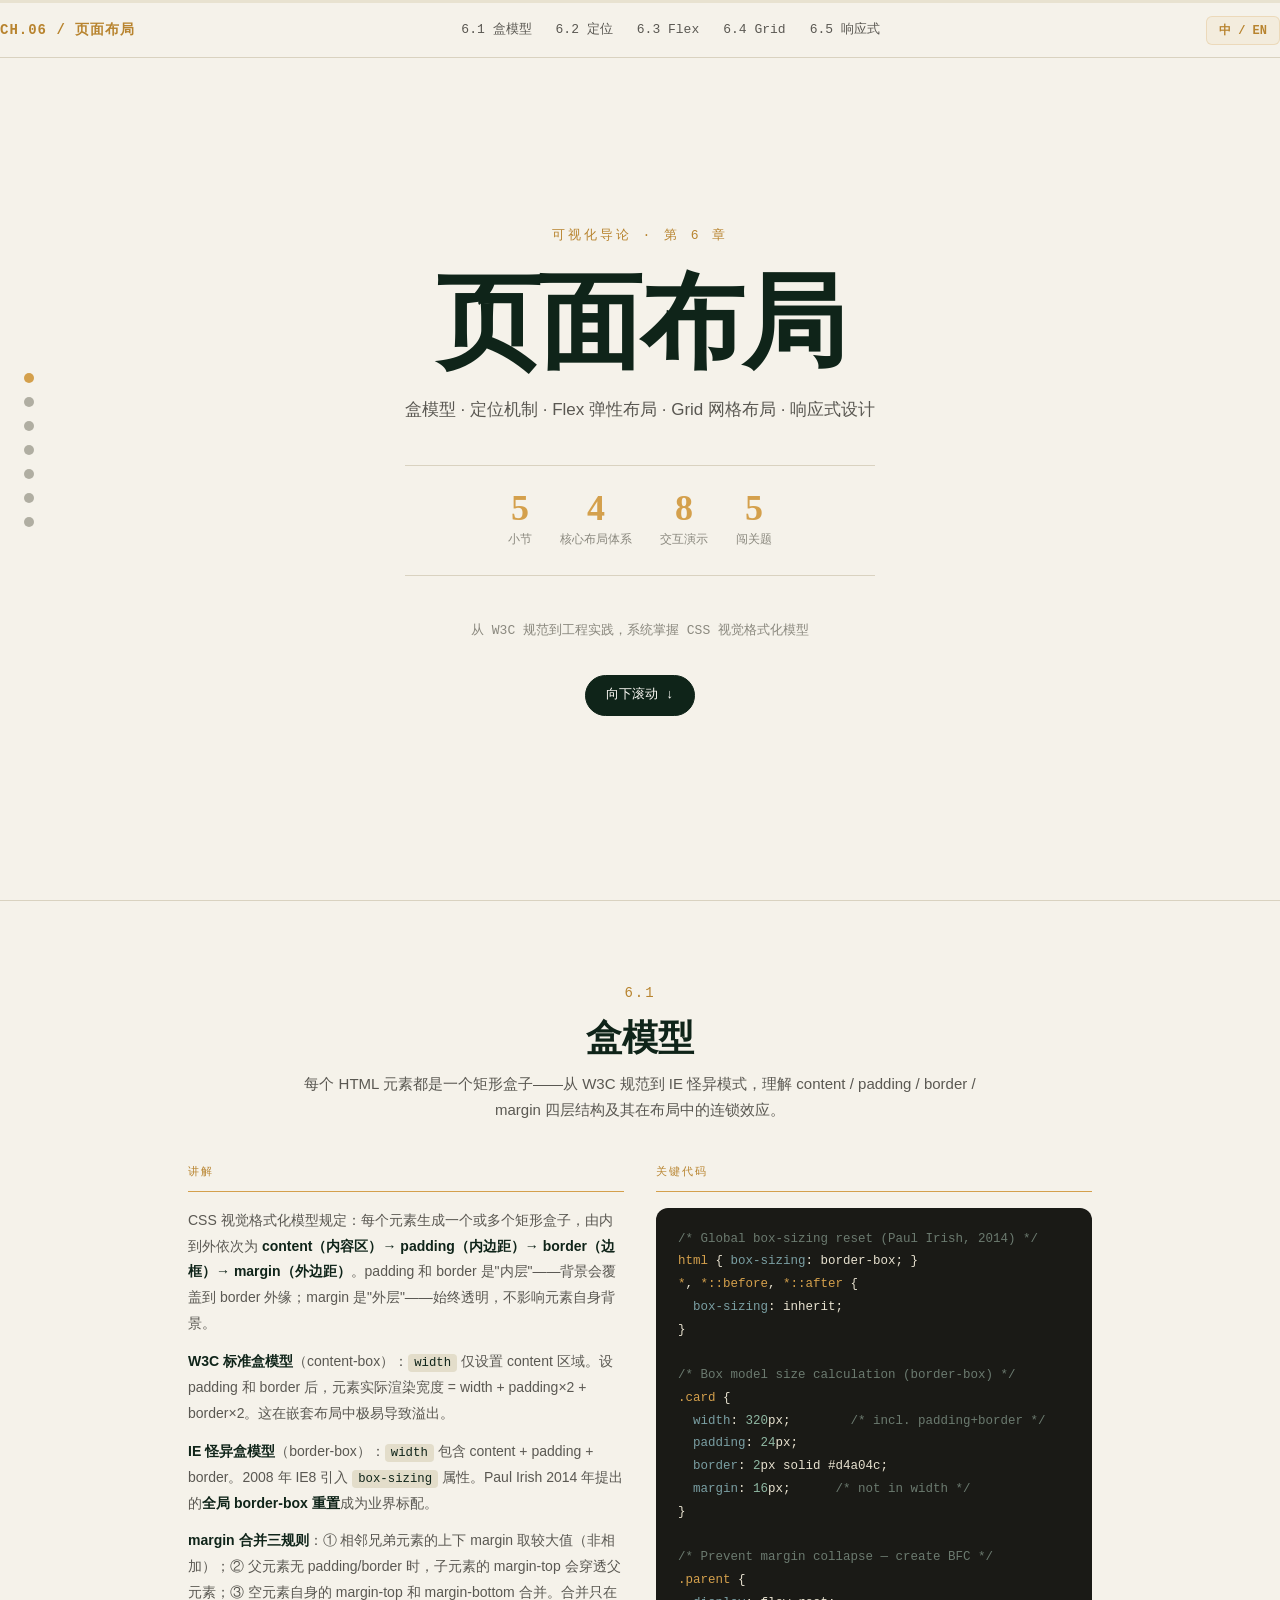
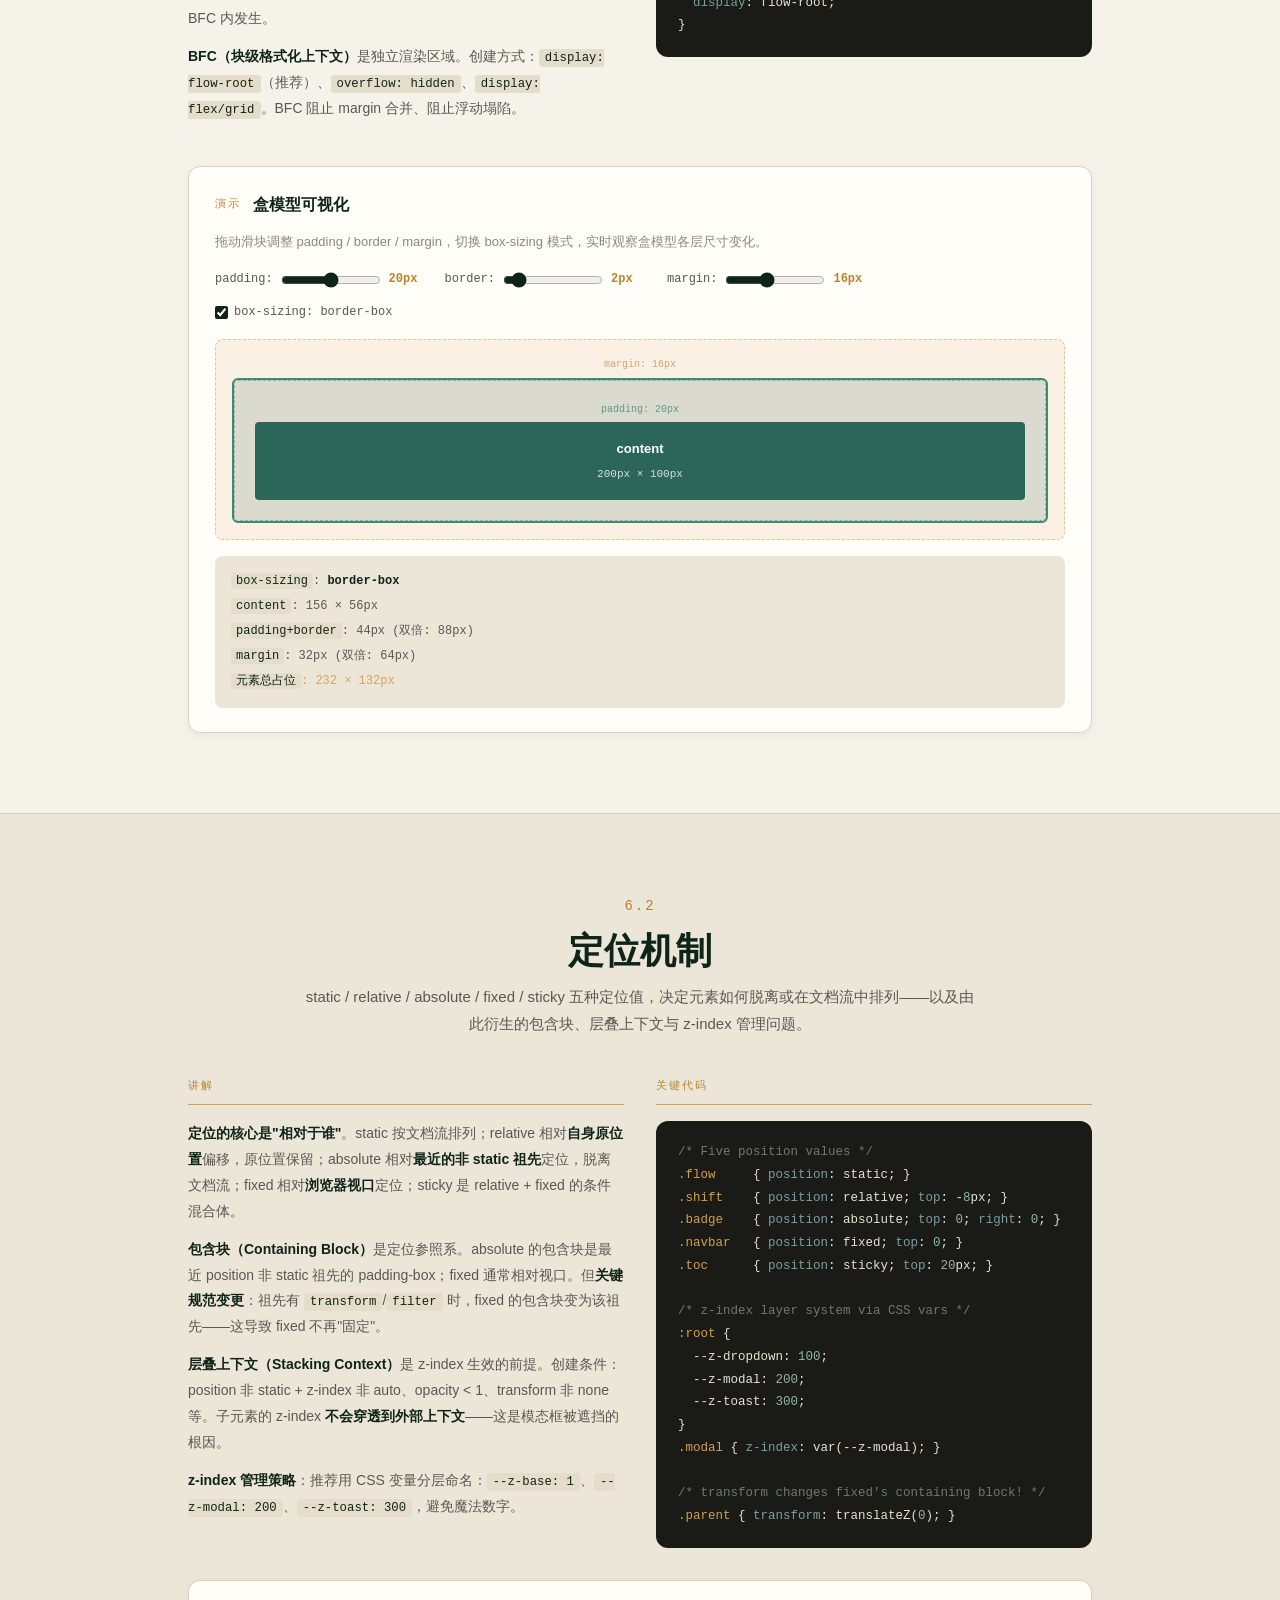
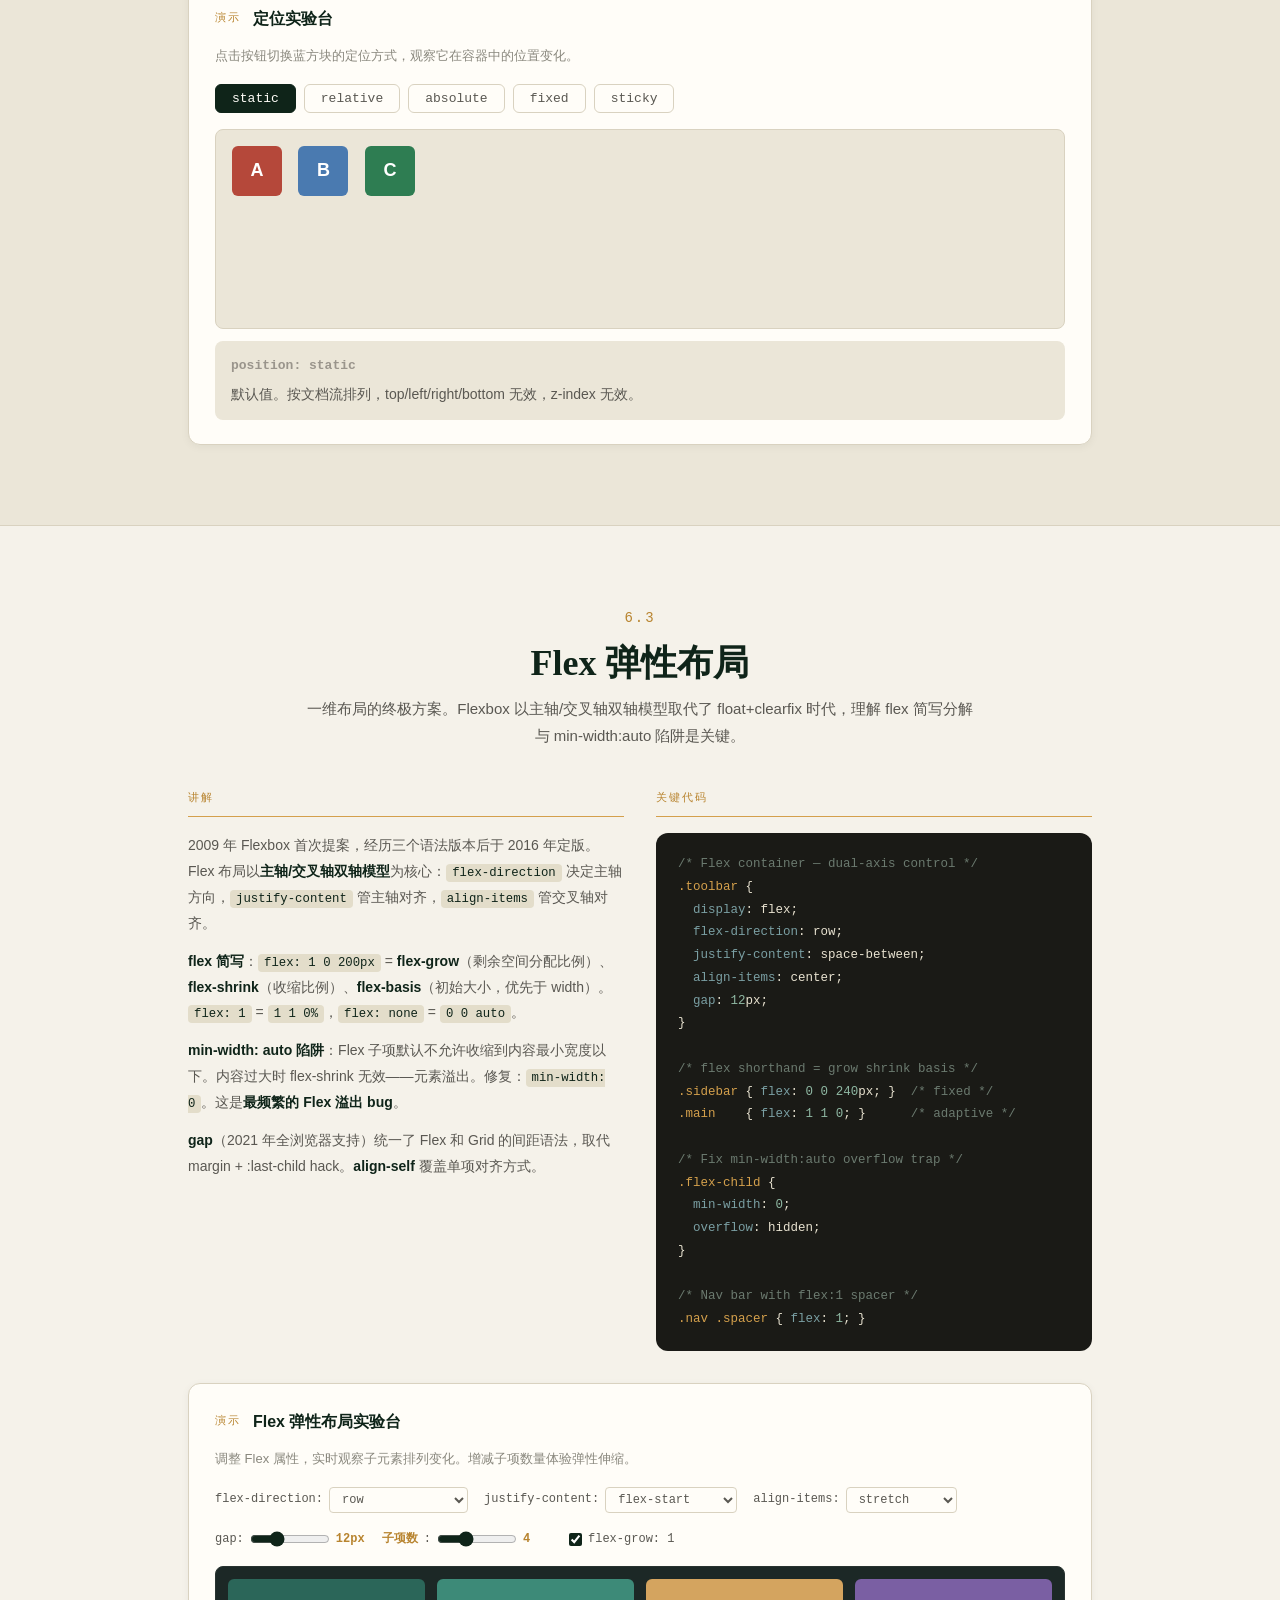
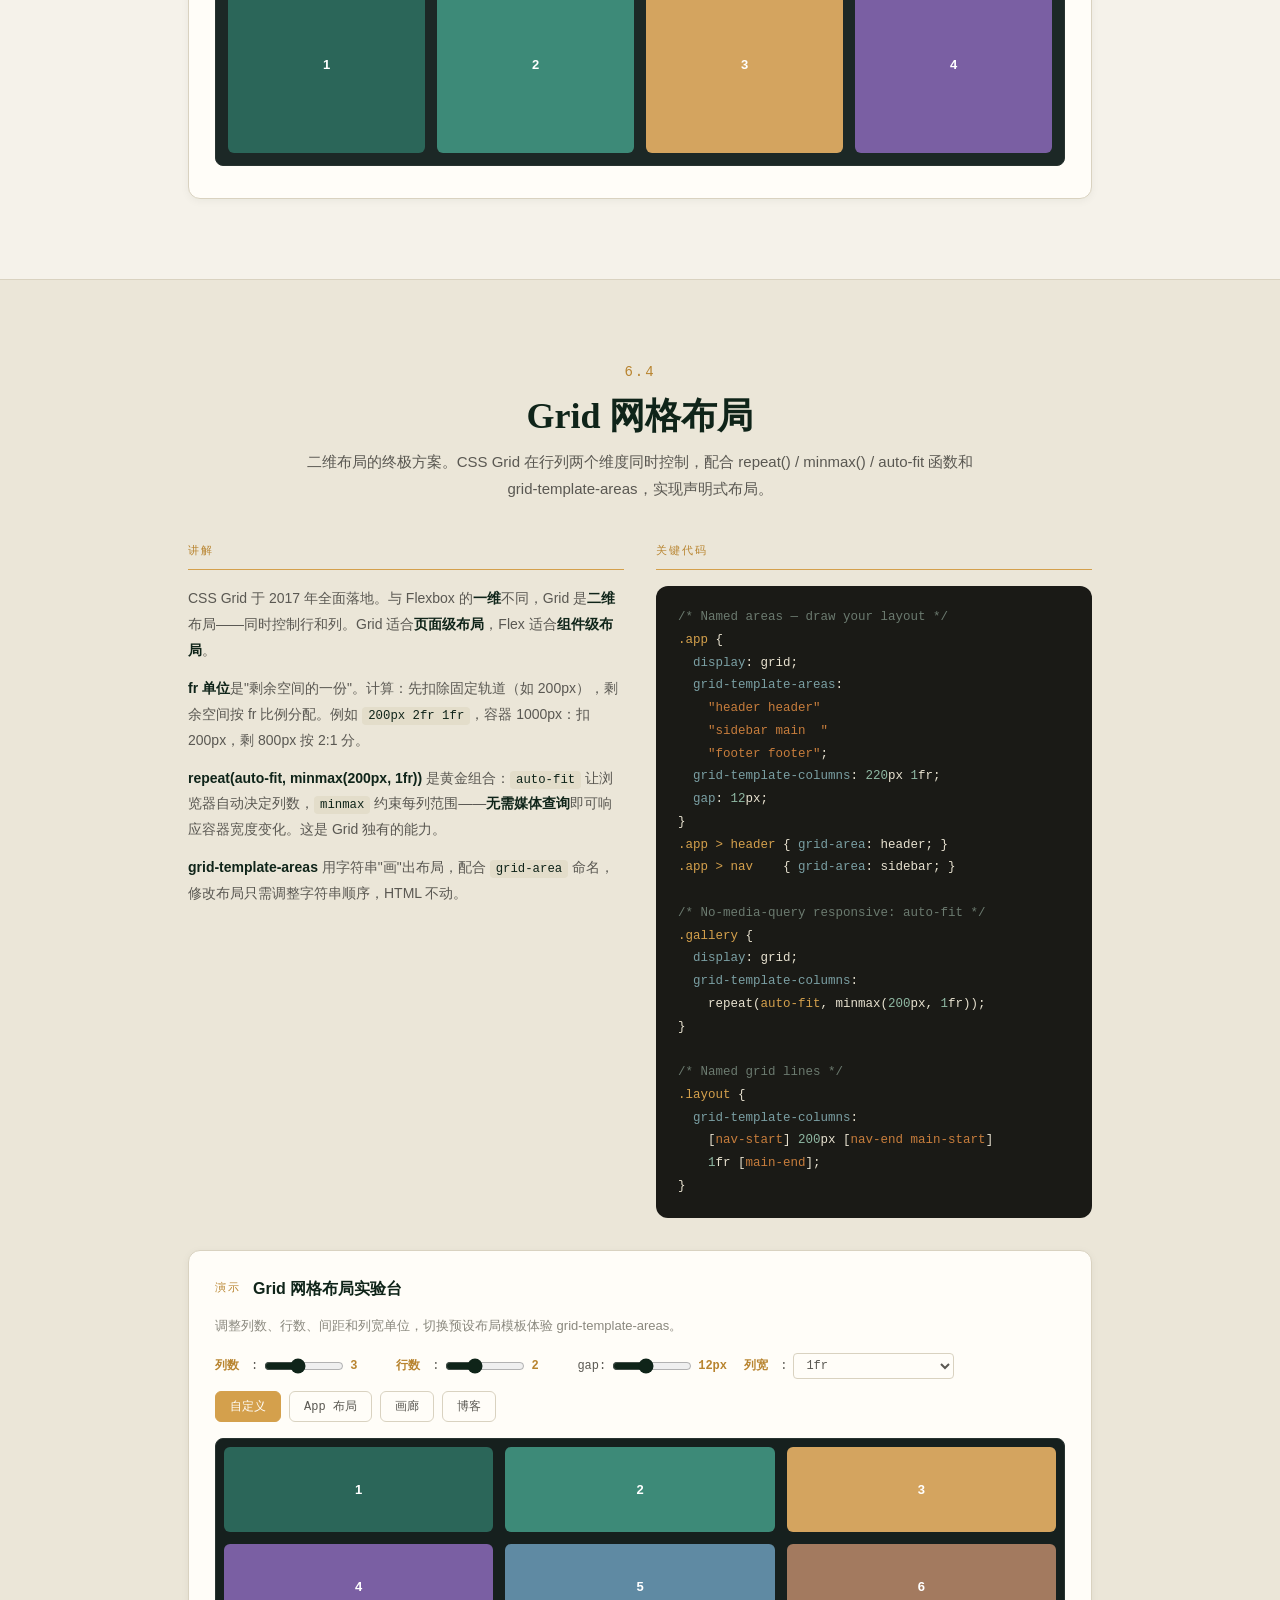
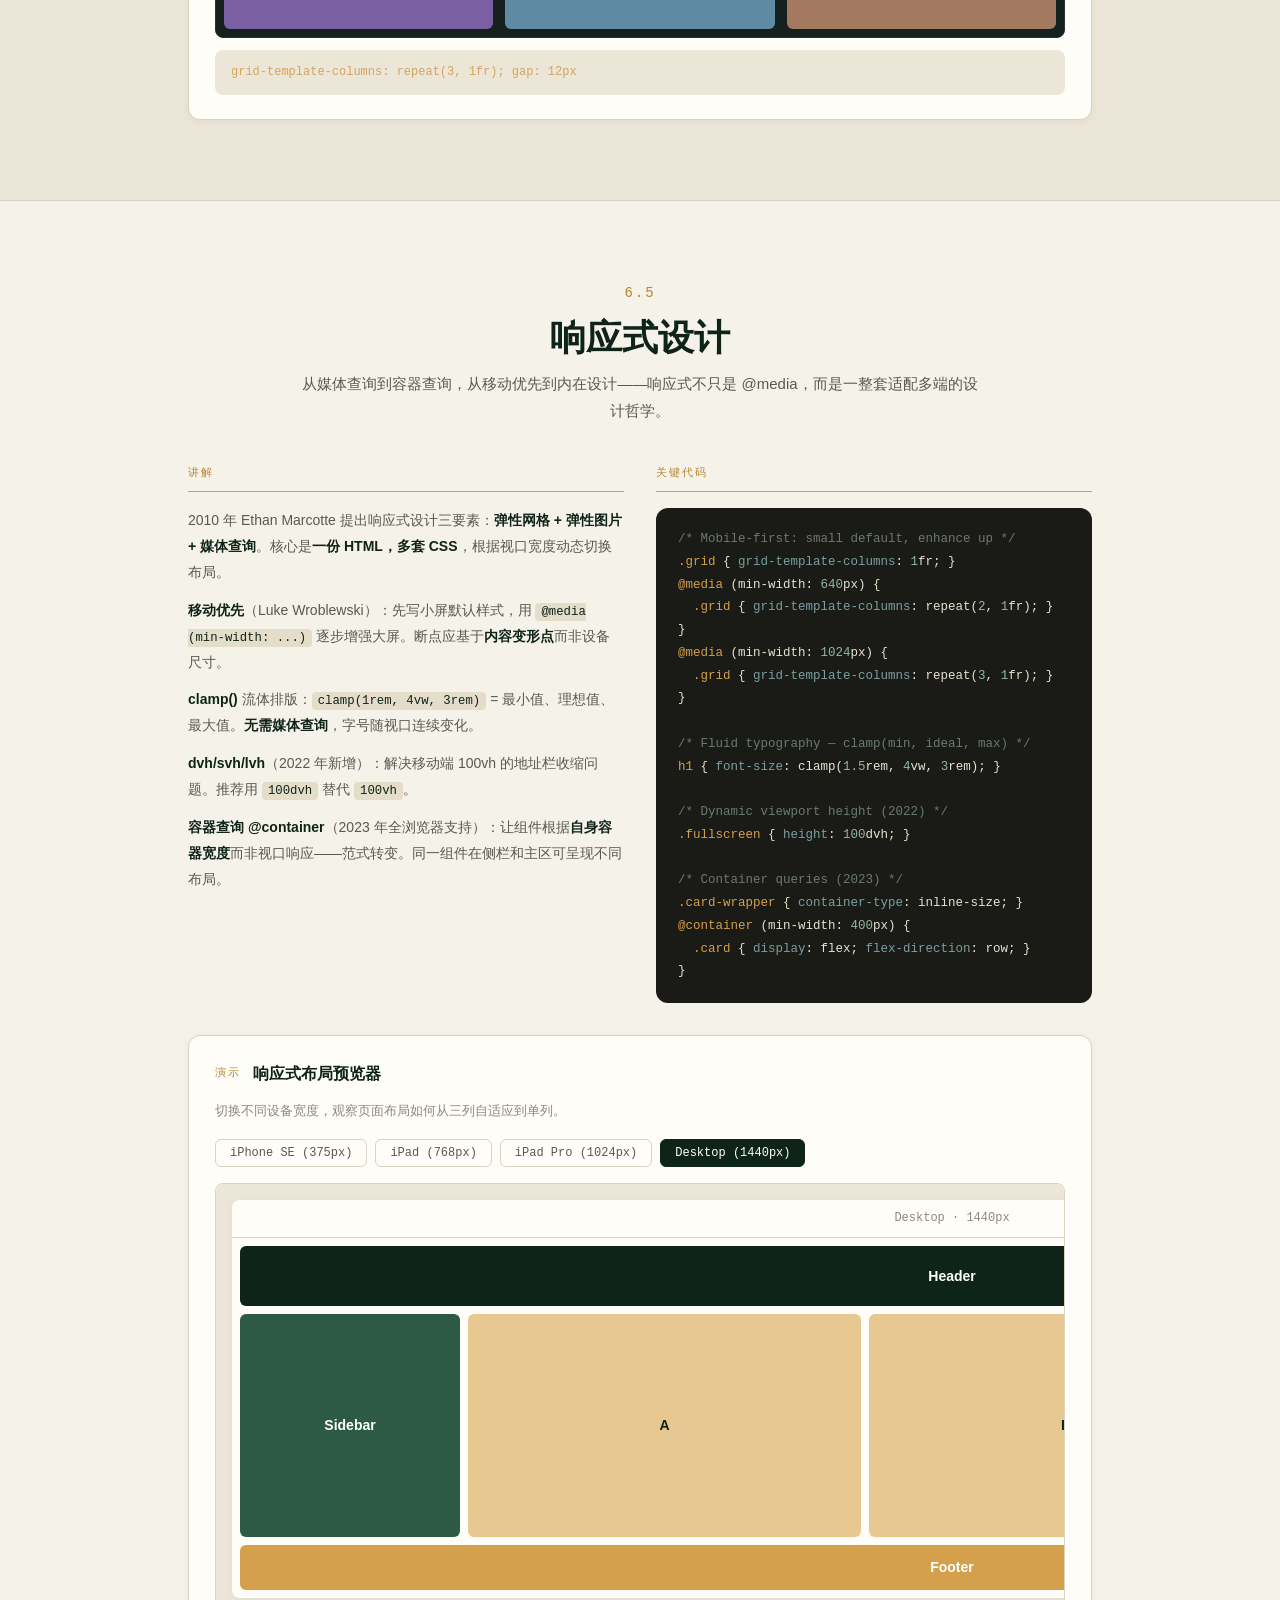
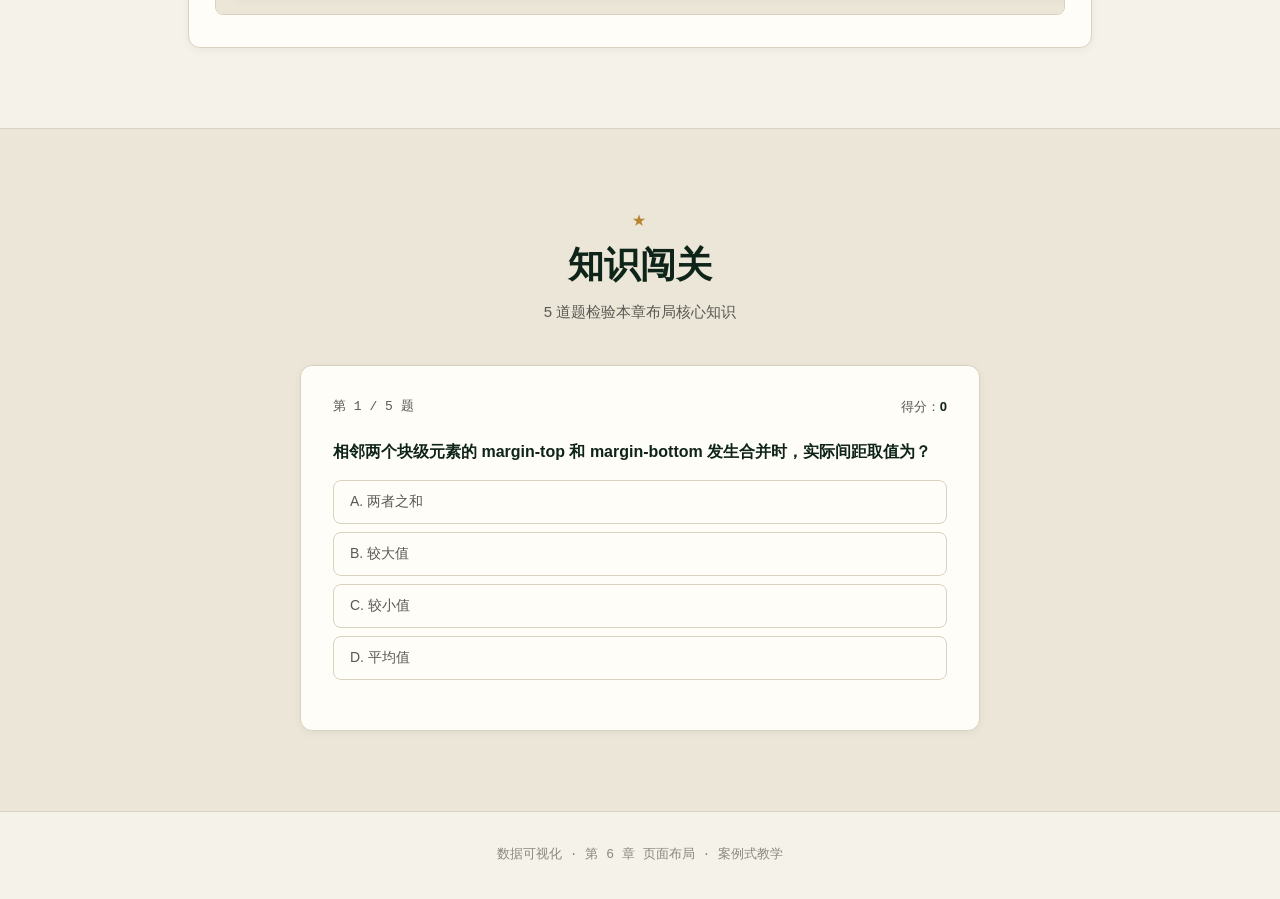
==== commit 2cfe5592: "Add files via upload" ====
--- a/index.html
+++ b/index.html
@@ -3,11 +3,11 @@
 <head>
   <meta charset="UTF-8">
   <meta name="viewport" content="width=device-width, initial-scale=1.0">
-  <title>第 6 章 · 页面布局 — 可视化导论</title>
+  <title>第 6 章 · 页面布局 — 可视化导论 / Ch.6 Page Layout — Visualization Introduction</title>
   <link rel="preconnect" href="https://fonts.googleapis.com">
   <link rel="preconnect" href="https://fonts.gstatic.com" crossorigin>
   <link href="https://fonts.googleapis.com/css2?family=Fraunces:opsz,wght@9..144,400;9..144,600;9..144,800&family=Sora:wght@300;400;500;600&family=JetBrains+Mono:wght@400;500;600&display=swap" rel="stylesheet">
-  <link rel="stylesheet" href="style.css?v=20260916c">
+  <link rel="stylesheet" href="style.css?v=20260916d">
 </head>
 <body>
 
@@ -17,42 +17,43 @@
   <!-- 顶部导航 -->
   <header class="topbar" id="topbar">
     <div class="topbar-inner">
-      <a href="#hero" class="brand">CH.06 / 页面布局</a>
+      <a href="#hero" class="brand">CH.06 / <span class="zh">页面布局</span><span class="en">Page Layout</span></a>
       <nav class="nav-links" id="navLinks">
-        <a href="#sec-6-1" data-sec="6-1">6.1 盒模型</a>
-        <a href="#sec-6-2" data-sec="6-2">6.2 定位</a>
-        <a href="#sec-6-3" data-sec="6-3">6.3 Flex</a>
-        <a href="#sec-6-4" data-sec="6-4">6.4 Grid</a>
-        <a href="#sec-6-5" data-sec="6-5">6.5 响应式</a>
+        <a href="#sec-6-1" data-sec="6-1"><span class="zh">6.1 盒模型</span><span class="en">6.1 Box Model</span></a>
+        <a href="#sec-6-2" data-sec="6-2"><span class="zh">6.2 定位</span><span class="en">6.2 Positioning</span></a>
+        <a href="#sec-6-3" data-sec="6-3"><span class="zh">6.3 Flex</span><span class="en">6.3 Flex</span></a>
+        <a href="#sec-6-4" data-sec="6-4"><span class="zh">6.4 Grid</span><span class="en">6.4 Grid</span></a>
+        <a href="#sec-6-5" data-sec="6-5"><span class="zh">6.5 响应式</span><span class="en">6.5 Responsive</span></a>
       </nav>
+      <button class="lang-toggle" id="langToggle">中 / EN</button>
     </div>
   </header>
 
   <!-- 侧边导航点 -->
   <aside class="side-dots" id="sideDots">
-    <a href="#hero" data-sec="hero" class="active"><span>引言</span></a>
+    <a href="#hero" data-sec="hero" class="active"><span class="zh">引言</span><span class="en">Intro</span></a>
     <a href="#sec-6-1" data-sec="6-1"><span>6.1</span></a>
     <a href="#sec-6-2" data-sec="6-2"><span>6.2</span></a>
     <a href="#sec-6-3" data-sec="6-3"><span>6.3</span></a>
     <a href="#sec-6-4" data-sec="6-4"><span>6.4</span></a>
     <a href="#sec-6-5" data-sec="6-5"><span>6.5</span></a>
-    <a href="#quiz" data-sec="quiz"><span>闯关</span></a>
+    <a href="#quiz" data-sec="quiz"><span class="zh">闯关</span><span class="en">Quiz</span></a>
   </aside>
 
   <!-- ============ HERO ============ -->
   <section class="hero" id="hero" data-sec="hero">
     <div class="container hero-inner">
-      <div class="hero-eyebrow">可视化导论 · 第 6 章</div>
-      <h1 class="hero-title" data-html="页面布局<span class="hero-num">06</span>"></h1>
-      <p class="hero-sub">盒模型 · 定位机制 · Flex 弹性布局 · Grid 网格布局 · 响应式设计</p>
+      <div class="hero-eyebrow"><span class="zh">可视化导论 · 第 6 章</span><span class="en">Visualization Intro · Ch.6</span></div>
+      <h1 class="hero-title" data-html="页面布局<span class="hero-num">06</span>" data-html-en="Page Layout<span class="hero-num">06</span>"></h1>
+      <p class="hero-sub"><span class="zh">盒模型 · 定位机制 · Flex 弹性布局 · Grid 网格布局 · 响应式设计</span><span class="en">Box Model · Positioning · Flexbox · CSS Grid · Responsive Design</span></p>
       <div class="hero-stats" id="heroStats">
-        <div class="stat"><span class="stat-num" data-count="5">0</span><span class="stat-label">小节</span></div>
-        <div class="stat"><span class="stat-num" data-count="4">0</span><span class="stat-label">核心布局体系</span></div>
-        <div class="stat"><span class="stat-num" data-count="8">0</span><span class="stat-label">交互演示</span></div>
-        <div class="stat"><span class="stat-num" data-count="5">0</span><span class="stat-label">闯关题</span></div>
-      </div>
-      <div class="hero-meta"><span>从 W3C 规范到工程实践，系统掌握 CSS 视觉格式化模型</span></div>
-      <a href="#sec-6-1" class="hero-scroll">向下滚动 ↓</a>
+        <div class="stat"><span class="stat-num" data-count="5">0</span><span class="stat-label"><span class="zh">小节</span><span class="en">Sections</span></span></div>
+        <div class="stat"><span class="stat-num" data-count="4">0</span><span class="stat-label"><span class="zh">核心布局体系</span><span class="en">Layout Systems</span></span></div>
+        <div class="stat"><span class="stat-num" data-count="8">0</span><span class="stat-label"><span class="zh">交互演示</span><span class="en">Demos</span></span></div>
+        <div class="stat"><span class="stat-num" data-count="5">0</span><span class="stat-label"><span class="zh">闯关题</span><span class="en">Quiz</span></span></div>
+      </div>
+      <div class="hero-meta"><span class="zh">从 W3C 规范到工程实践，系统掌握 CSS 视觉格式化模型</span><span class="en">From W3C specs to engineering practice — mastering the CSS visual formatting model</span></div>
+      <a href="#sec-6-1" class="hero-scroll"><span class="zh">向下滚动 ↓</span><span class="en">Scroll down ↓</span></a>
     </div>
   </section>
 
@@ -61,59 +62,50 @@
     <div class="container">
       <div class="chap-head reveal">
         <div class="chap-no">6.1</div>
-        <h2>盒模型</h2>
-        <p class="chap-lead">每个 HTML 元素都是一个矩形盒子——从 W3C 规范到 IE 怪异模式，理解 content / padding / border / margin 四层结构及其在布局中的连锁效应。</p>
+        <h2><span class="zh">盒模型</span><span class="en">Box Model</span></h2>
+        <p class="chap-lead"><span class="zh">每个 HTML 元素都是一个矩形盒子——从 W3C 规范到 IE 怪异模式，理解 content / padding / border / margin 四层结构及其在布局中的连锁效应。</span><span class="en">Every HTML element is a rectangular box — from W3C specs to IE quirks mode, understanding the four-layer structure of content / padding / border / margin and their cascading effects in layout.</span></p>
       </div>
 
       <div class="lesson-grid reveal">
         <div class="lesson-col">
-          <div class="part-label">讲解</div>
+          <div class="part-label"><span class="zh">讲解</span><span class="en">Explanation</span></div>
           <div class="part-explain">
-            <p>CSS 视觉格式化模型规定：每个元素生成一个或多个矩形盒子，由内到外依次为 <b>content（内容区）→ padding（内边距）→ border（边框）→ margin（外边距）</b>。padding 和 border 是"内层"——背景会覆盖到 border 外缘；margin 是"外层"——始终透明，不影响元素自身背景。</p>
-            <p><b>W3C 标准盒模型</b>（content-box）：<code>width</code> 仅设置 content 区域。设 padding 和 border 后，元素实际渲染宽度 = width + padding×2 + border×2。这在嵌套布局中极易导致溢出——例如父元素 width:300px，子元素 width:100% + padding:20px，实际渲染宽度为 340px，直接撑破父容器。</p>
-            <p><b>IE 怪异盒模型</b>（border-box）：<code>width</code> 包含 content + padding + border。这意味着无论 padding 和 border 如何变化，元素的外围尺寸恒定不变。2008 年 IE8 率先引入 <code>box-sizing</code> 属性，允许开发者显式选择盒模型。2014 年 Paul Irish 提出的<b>全局 border-box 重置</b>成为业界标配：<code>*, *::before, *::after { box-sizing: border-box }</code>——注意 <code>::before</code> 和 <code>::after</code> 伪元素默认不继承 box-sizing，必须显式声明。</p>
-            <p><b>margin 合并三规则</b>：① <b>相邻兄弟</b>——两个块级元素的上下 margin 取较大值（非相加）；② <b>父子穿透</b>——父元素无 padding-top/border-top/inline-block/flow-root 时，子元素的 margin-top 会"穿透"到父元素外部；③ <b>空元素自合并</b>——空块级元素自身的 margin-top 和 margin-bottom 合并为较大值。合并只在<b>块级格式化上下文（BFC）内</b>发生。</p>
-            <p><b>BFC（Block Formatting Context）</b>是一个独立的渲染区域，内部元素不受外部影响。创建 BFC 的方式：<code>display: flow-root</code>（语义最清晰，2017 年后推荐）、<code>overflow: hidden/auto/scroll</code>、<code>display: flex/inline-block/grid</code>、<code>float</code> 非 none。BFC 的三大效果：阻止 margin 合并、阻止浮动塌陷、阻止文字环绕浮动元素。</p>
-            <p><b>负 margin</b>是合法的 CSS 技巧：负的 margin-right 可以让元素宽度"撑出"父容器；负的 margin-top 可以让后元素与前元素重叠。但负 margin 不改变元素尺寸，只改变与其他元素的<b>间距计算</b>。</p>
-          </div>
-        </div>
-        <div class="lesson-col">
-          <div class="part-label">关键代码</div>
-<pre class="code-block"><code><span class="c">/* ── 全局盒模型重置（Paul Irish 2014）── */</span>
+            <p><span class="zh">CSS 视觉格式化模型规定：每个元素生成一个或多个矩形盒子，由内到外依次为 <b>content（内容区）→ padding（内边距）→ border（边框）→ margin（外边距）</b>。padding 和 border 是"内层"——背景会覆盖到 border 外缘；margin 是"外层"——始终透明，不影响元素自身背景。</span><span class="en">The CSS visual formatting model specifies that each element generates one or more rectangular boxes, from inside out: <b>content → padding → border → margin</b>. Padding and border are "inner layers" — background extends to the border's outer edge; margin is the "outer layer" — always transparent, doesn't affect the element's own background.</span></p>
+            <p><span class="zh"><b>W3C 标准盒模型</b>（content-box）：<code>width</code> 仅设置 content 区域。设 padding 和 border 后，元素实际渲染宽度 = width + padding×2 + border×2。这在嵌套布局中极易导致溢出。</span><span class="en"><b>W3C standard box model</b> (content-box): <code>width</code> only sets the content area. After adding padding and border, the actual rendered width = width + padding×2 + border×2, easily causing overflow in nested layouts.</span></p>
+            <p><span class="zh"><b>IE 怪异盒模型</b>（border-box）：<code>width</code> 包含 content + padding + border。2008 年 IE8 引入 <code>box-sizing</code> 属性。Paul Irish 2014 年提出的<b>全局 border-box 重置</b>成为业界标配。</span><span class="en"><b>IE quirks box model</b> (border-box): <code>width</code> includes content + padding + border. IE8 introduced <code>box-sizing</code> in 2008. Paul Irish's 2014 <b>global border-box reset</b> became the industry standard.</span></p>
+            <p><span class="zh"><b>margin 合并三规则</b>：① 相邻兄弟元素的上下 margin 取较大值（非相加）；② 父元素无 padding/border 时，子元素的 margin-top 会穿透父元素；③ 空元素自身的 margin-top 和 margin-bottom 合并。合并只在 BFC 内发生。</span><span class="en"><b>Margin collapse three rules</b>: ① Adjacent siblings' vertical margins take the larger value (not summed); ② Without padding/border on parent, child's margin-top penetrates outside; ③ Empty element's own margin-top and bottom merge. Collapses only happen within BFC.</span></p>
+            <p><span class="zh"><b>BFC（块级格式化上下文）</b>是独立渲染区域。创建方式：<code>display: flow-root</code>（推荐）、<code>overflow: hidden</code>、<code>display: flex/grid</code>。BFC 阻止 margin 合并、阻止浮动塌陷。</span><span class="en"><b>BFC (Block Formatting Context)</b> is an isolated rendering area. Created by: <code>display: flow-root</code> (recommended), <code>overflow: hidden</code>, <code>display: flex/grid</code>. BFC prevents margin collapse and float collapse.</span></p>
+          </div>
+        </div>
+        <div class="lesson-col">
+          <div class="part-label"><span class="zh">关键代码</span><span class="en">Key Code</span></div>
+<pre class="code-block"><code><span class="c">/* Global box-sizing reset (Paul Irish, 2014) */</span>
 <span class="k">html</span> { <span class="p">box-sizing</span>: border-box; }
 <span class="k">*</span>, <span class="k">*::before</span>, <span class="k">*::after</span> {
-  <span class="p">box-sizing</span>: inherit;  <span class="c">/* 继承 html 的 border-box */</span>
-}
-
-<span class="c">/* ── 盒模型尺寸计算（border-box 模式）── */</span>
+  <span class="p">box-sizing</span>: inherit;
+}
+
+<span class="c">/* Box model size calculation (border-box) */</span>
 <span class="k">.card</span> {
-  <span class="p">width</span>: <span class="n">320</span>px;              <span class="c">/* 含 padding+border */</span>
+  <span class="p">width</span>: <span class="n">320</span>px;        <span class="c">/* incl. padding+border */</span>
   <span class="p">padding</span>: <span class="n">24</span>px;
   <span class="p">border</span>: <span class="n">2</span>px solid #d4a04c;
-  <span class="p">margin</span>: <span class="n">16</span>px;          <span class="c">/* margin 不计入 width */</span>
-  <span class="c">/* content 实际宽度 = 320-24×2-2×2 = 268px */</span>
-}
-
-<span class="c">/* ── 消除 margin 合并——创建 BFC ── */</span>
+  <span class="p">margin</span>: <span class="n">16</span>px;      <span class="c">/* not in width */</span>
+}
+
+<span class="c">/* Prevent margin collapse — create BFC */</span>
 <span class="k">.parent</span> {
-  <span class="p">display</span>: flow-root;     <span class="c">/* 首选: 无副作用 */</span>
-  <span class="c">/* 备选: overflow:hidden / display:flex / float:left */</span>
-}
-
-<span class="c">/* ── 负 margin 实战：撑满容器 + 重叠效果 ── */</span>
-<span class="k">.full-bleed</span> {
-  <span class="p">margin-left</span>: calc(-<span class="n">50</span>vw + <span class="n">50</span>%); <span class="c">/* 全宽 banner */</span>
-  <span class="p">margin-right</span>: calc(-<span class="n">50</span>vw + <span class="n">50</span>%);
+  <span class="p">display</span>: flow-root;
 }</code></pre>
         </div>
       </div>
 
       <div class="demo-stage reveal">
         <div class="demo-head">
-          <div class="part-label">演示</div>
-          <h3>盒模型可视化</h3>
-        </div>
-        <p class="demo-desc">拖动滑块调整 padding / border / margin，切换 box-sizing 模式，实时观察盒模型各层尺寸与元素总占位的变化。</p>
+          <div class="part-label"><span class="zh">演示</span><span class="en">Demo</span></div>
+          <h3><span class="zh">盒模型可视化</span><span class="en">Box Model Visualizer</span></h3>
+        </div>
+        <p class="demo-desc"><span class="zh">拖动滑块调整 padding / border / margin，切换 box-sizing 模式，实时观察盒模型各层尺寸变化。</span><span class="en">Drag sliders to adjust padding / border / margin, toggle box-sizing mode, and observe real-time changes.</span></p>
 
         <div class="bm-controls">
           <label>padding: <input type="range" id="bmPadding" min="0" max="40" value="20"><span id="bmPaddingVal">20px</span></label>
@@ -135,58 +127,48 @@
     <div class="container">
       <div class="chap-head reveal">
         <div class="chap-no">6.2</div>
-        <h2>定位机制</h2>
-        <p class="chap-lead">static / relative / absolute / fixed / sticky 五种定位值，决定元素如何脱离或在文档流中排列——以及由此衍生的包含块、层叠上下文与 z-index 管理问题。</p>
+        <h2><span class="zh">定位机制</span><span class="en">Positioning</span></h2>
+        <p class="chap-lead"><span class="zh">static / relative / absolute / fixed / sticky 五种定位值，决定元素如何脱离或在文档流中排列——以及由此衍生的包含块、层叠上下文与 z-index 管理问题。</span><span class="en">Five position values — static / relative / absolute / fixed / sticky — determine how elements flow or break from the document flow, along with containing blocks, stacking contexts, and z-index management.</span></p>
       </div>
 
       <div class="lesson-grid reveal">
         <div class="lesson-col">
-          <div class="part-label">讲解</div>
+          <div class="part-label"><span class="zh">讲解</span><span class="en">Explanation</span></div>
           <div class="part-explain">
-            <p><b>定位的核心是"相对于谁"</b>。static（默认）按文档流排列，<code>top/left/right/bottom/z-index</code> 全部无效；relative 相对<b>自身原位置</b>偏移，<b>原位置仍保留</b>（周围元素不会移动）；absolute 相对<b>最近的非 static 祖先</b>定位，脱离文档流（周围元素填补其位置）；fixed 相对<b>浏览器视口</b>定位，页面滚动时位置不变。</p>
-            <p><b>sticky 是条件混合体</b>：在滚动未到达阈值前表现为 relative（占位保留），到达 <code>top: 20px</code> 阈值后切换为 fixed 行为（钉住位置）。但 sticky 有一个常被忽略的限制：sticky 元素的<b>最近滚动祖先</b>必须比 sticky 元素更高，否则 sticky 效果不会触发——如果父容器 <code>overflow: hidden</code> 且高度不足以滚动，sticky 等同于 static。</p>
-            <p><b>包含块（Containing Block）</b>是定位的参照系，不同定位值的包含块不同：absolute 的包含块是最近的 position 非 static 祖先的 <b>padding-box</b>（注意不是 content-box）；fixed 的包含块通常是视口。但有一个<b>关键的规范变更</b>（CSS Transforms spec）：如果祖先元素有 <code>transform</code>、<code>perspective</code>、<code>filter</code>、<code>will-change</code> 等属性，fixed 的包含块会变成该祖先而非视口——这会导致 fixed 元素不再"固定"，是 2015 年后最常见的定位"坑"。</p>
-            <p><b>层叠上下文（Stacking Context）</b>是 z-index 生效的前提。CSS 2.1 定义了 7 层堆叠顺序；CSS3 扩展了创建条件：<code>position</code> 非 static + z-index 非 auto、<code>opacity</code> < 1、<code>transform</code> 非 none、<code>filter</code> 非 none、<code>isolation: isolate</code>、<code>mix-blend-mode</code> 非 normal 等。层叠上下文的<b>隔离性</b>意味着：子元素的 z-index 无论多大，都不会穿透到外部上下文之上。这就是模态框（z-index: 9999）被父容器（有 transform）遮挡的根因。</p>
-            <p><b>z-index 管理策略</b>：不要用 <code>z-index: 99999</code> 这种魔法数字。推荐用<b>分层命名法</b>：定义 CSS 自定义变量 <code>--z-base: 1</code>、<code>--z-dropdown: 100</code>、<code>--z-modal: 200</code>、<code>--z-toast: 300</code>，每个层级间隔 100 留扩展空间。这样团队协作时 z-index 层级清晰可控。</p>
-          </div>
-        </div>
-        <div class="lesson-col">
-          <div class="part-label">关键代码</div>
-<pre class="code-block"><code><span class="c">/* ── 五种定位值——行为对比 ── */</span>
-<span class="k">.flow</span>     { <span class="p">position</span>: static; }          <span class="c">/* 文档流,top 无效 */</span>
-<span class="k">.shift</span>    { <span class="p">position</span>: relative; <span class="p">top</span>: -<span class="n">8</span>px; }  <span class="c">/* 偏移,原位保留 */</span>
+            <p><span class="zh"><b>定位的核心是"相对于谁"</b>。static 按文档流排列；relative 相对<b>自身原位置</b>偏移，原位置保留；absolute 相对<b>最近的非 static 祖先</b>定位，脱离文档流；fixed 相对<b>浏览器视口</b>定位；sticky 是 relative + fixed 的条件混合体。</span><span class="en"><b>Positioning is about "relative to what"</b>. Static: normal flow. Relative: offsets from <b>original position</b>, space preserved. Absolute: relative to <b>nearest non-static ancestor</b>, out of flow. Fixed: relative to <b>viewport</b>. Sticky: conditional mix of relative + fixed.</span></p>
+            <p><span class="zh"><b>包含块（Containing Block）</b>是定位参照系。absolute 的包含块是最近 position 非 static 祖先的 padding-box；fixed 通常相对视口。但<b>关键规范变更</b>：祖先有 <code>transform</code>/<code>filter</code> 时，fixed 的包含块变为该祖先——这导致 fixed 不再"固定"。</span><span class="en"><b>Containing Block</b> is the positioning reference. Absolute's containing block is the nearest non-static ancestor's padding-box; fixed is typically the viewport. But a <b>key spec change</b>: if an ancestor has <code>transform</code>/<code>filter</code>, fixed's containing block becomes that ancestor — breaking "fixed" behavior.</span></p>
+            <p><span class="zh"><b>层叠上下文（Stacking Context）</b>是 z-index 生效的前提。创建条件：position 非 static + z-index 非 auto、opacity < 1、transform 非 none 等。子元素的 z-index <b>不会穿透到外部上下文</b>——这是模态框被遮挡的根因。</span><span class="en"><b>Stacking Context</b> is prerequisite for z-index. Created by: non-static position + z-index, opacity < 1, transform, etc. Child z-index <b>cannot penetrate outside its context</b> — the root cause of modals being obscured.</span></p>
+            <p><span class="zh"><b>z-index 管理策略</b>：推荐用 CSS 变量分层命名：<code>--z-base: 1</code>、<code>--z-modal: 200</code>、<code>--z-toast: 300</code>，避免魔法数字。</span><span class="en"><b>z-index management</b>: Use CSS custom property layers: <code>--z-base: 1</code>, <code>--z-modal: 200</code>, <code>--z-toast: 300</code>, avoiding magic numbers.</span></p>
+          </div>
+        </div>
+        <div class="lesson-col">
+          <div class="part-label"><span class="zh">关键代码</span><span class="en">Key Code</span></div>
+<pre class="code-block"><code><span class="c">/* Five position values */</span>
+<span class="k">.flow</span>     { <span class="p">position</span>: static; }
+<span class="k">.shift</span>    { <span class="p">position</span>: relative; <span class="p">top</span>: -<span class="n">8</span>px; }
 <span class="k">.badge</span>    { <span class="p">position</span>: absolute; <span class="p">top</span>: <span class="n">0</span>; <span class="p">right</span>: <span class="n">0</span>; }
-<span class="k">.navbar</span>   { <span class="p">position</span>: fixed; <span class="p">top</span>: <span class="n">0</span>; <span class="p">width</span>: <span class="n">100</span>%; }
+<span class="k">.navbar</span>   { <span class="p">position</span>: fixed; <span class="p">top</span>: <span class="n">0</span>; }
 <span class="k">.toc</span>      { <span class="p">position</span>: sticky; <span class="p">top</span>: <span class="n">20</span>px; }
 
-<span class="c">/* ── z-index 分层管理——CSS 变量体系 ── */</span>
+<span class="c">/* z-index layer system via CSS vars */</span>
 <span class="k">:root</span> {
-  --z-base: <span class="n">1</span>;
   --z-dropdown: <span class="n">100</span>;
-  --z-sticky: <span class="n">150</span>;
   --z-modal: <span class="n">200</span>;
-  --z-modal-overlay: <span class="n">210</span>;
   --z-toast: <span class="n">300</span>;
 }
-<span class="k">.dropdown</span>  { <span class="p">position</span>: absolute; <span class="p">z-index</span>: var(--z-dropdown); }
-<span class="k">.modal</span>     { <span class="p">position</span>: fixed; <span class="p">z-index</span>: var(--z-modal); }
-<span class="k">.toast</span>     { <span class="p">position</span>: fixed; <span class="p">z-index</span>: var(--z-toast); }
-
-<span class="c">/* ── transform 改变 fixed 包含块（坑！）── */</span>
-<span class="k">.has-transform</span> {
-  <span class="p">transform</span>: translateZ(<span class="n">0</span>);
-  <span class="c">/* 子元素的 fixed 不再相对视口, */</span>
-  <span class="c">/* 而是相对此元素定位! */</span>
-}</code></pre>
+<span class="k">.modal</span> { <span class="p">z-index</span>: var(--z-modal); }
+
+<span class="c">/* transform changes fixed's containing block! */</span>
+<span class="k">.parent</span> { <span class="p">transform</span>: translateZ(<span class="n">0</span>); }</code></pre>
         </div>
       </div>
 
       <div class="demo-stage reveal">
         <div class="demo-head">
-          <div class="part-label">演示</div>
-          <h3>定位实验台</h3>
-        </div>
-        <p class="demo-desc">点击按钮切换蓝方块的定位方式，观察它在容器中的位置变化，以及相邻元素的反应。</p>
+          <div class="part-label"><span class="zh">演示</span><span class="en">Demo</span></div>
+          <h3><span class="zh">定位实验台</span><span class="en">Positioning Lab</span></h3>
+        </div>
+        <p class="demo-desc"><span class="zh">点击按钮切换蓝方块的定位方式，观察它在容器中的位置变化。</span><span class="en">Click buttons to switch the blue box's position value and observe layout changes.</span></p>
 
         <div class="pos-buttons">
           <button class="pos-btn active" data-pos="static">static</button>
@@ -213,61 +195,52 @@
     <div class="container">
       <div class="chap-head reveal">
         <div class="chap-no">6.3</div>
-        <h2>Flex 弹性布局</h2>
-        <p class="chap-lead">一维布局的终极方案。Flexbox 以主轴/交叉轴双轴模型取代了 float+clearfix 时代，理解 flex 简写分解与 min-width:auto 陷阱是掌握弹性布局的关键。</p>
+        <h2><span class="zh">Flex 弹性布局</span><span class="en">Flexbox</span></h2>
+        <p class="chap-lead"><span class="zh">一维布局的终极方案。Flexbox 以主轴/交叉轴双轴模型取代了 float+clearfix 时代，理解 flex 简写分解与 min-width:auto 陷阱是关键。</span><span class="en">The ultimate one-dimensional layout solution. Flexbox replaces the float+clearfix era with a main/cross-axis model. Understanding flex shorthand and the min-width:auto trap is key.</span></p>
       </div>
 
       <div class="lesson-grid reveal">
         <div class="lesson-col">
-          <div class="part-label">讲解</div>
+          <div class="part-label"><span class="zh">讲解</span><span class="en">Explanation</span></div>
           <div class="part-explain">
-            <p>2009 年 Flexbox 首次提案，经历了三个语法版本：2009 语法（<code>display: box</code>，旧 WebKit/Firefox）、2011 语法（<code>display: flexbox</code>，微软草案）、2016 最终版（<code>display: flex</code>，W3C CR）。现代浏览器统一支持最终版。Flex 布局以<b>主轴/交叉轴双轴模型</b>为核心：<code>flex-direction</code> 决定主轴方向（row → 水平为主轴，column → 垂直为主轴），<code>justify-content</code> 管主轴对齐，<code>align-items</code> 管交叉轴对齐。</p>
-            <p><b>flex 简写分解</b>：<code>flex: 1 0 200px</code> 三个值依次是——<b>flex-grow</b>（剩余空间分配比例，0 = 不伸不长）、<b>flex-shrink</b>（空间不足时的收缩比例，1 = 等比收缩）、<b>flex-basis</b>（初始大小基准，优先于 width 属性）。常用简写：<code>flex: 1</code> = <code>1 1 0%</code>（等比伸缩填充）、<code>flex: auto</code> = <code>1 1 auto</code>（以内容大小为基准伸缩）、<code>flex: none</code> = <code>0 0 auto</code>（固定不伸缩）。</p>
-            <p><b>flex-grow 的分配数学</b>：容器剩余空间 = 容器宽度 - 所有子项 flex-basis 之和。每个子项分到的额外空间 = 剩余空间 × (自身 flex-grow / 所有子项 flex-grow 之和)。例如三个子项 grow 分别为 1、2、1，剩余空间 200px，分配为 50px、100px、50px。</p>
-            <p><b>min-width: auto 陷阱</b>：Flex 子项默认 <code>min-width: auto</code>，意味着"不允许收缩到内容最小宽度以下"。当子项内容（如长 URL、长表格）超出容器时，<code>flex-shrink</code> 无法生效——元素溢出容器。解决方法：<code>min-width: 0</code> 或 <code>overflow: hidden</code>。这是 Flex 布局中<b>最频繁出现的溢出 bug</b>，几乎每个 Flex 项目都会遇到。</p>
-            <p><b>gap 属性</b>（2021 年全浏览器支持）：统一了 Flex 和 Grid 的间距语法，取代了 <code>margin</code> + <code>:last-child</code> 的 hack 方案。在此之前，Flex 只能用 <code>margin-right</code> + <code>.item:last-child { margin-right: 0 }</code> 实现间距。</p>
-            <p><b>align-self</b> 覆盖父容器 align-items 对单个子项的对齐方式，常用于让某个按钮在行内单独居顶或居底。<b>flex-wrap</b> 控制是否换行，换行后 <code>align-content</code> 控制多行间的间距——注意它只在 <code>flex-wrap: wrap</code> 时才有意义，单行布局下无效。</p>
-          </div>
-        </div>
-        <div class="lesson-col">
-          <div class="part-label">关键代码</div>
-<pre class="code-block"><code><span class="c">/* ── Flex 容器：主轴/交叉轴双轴控制 ── */</span>
+            <p><span class="zh">2009 年 Flexbox 首次提案，经历三个语法版本后于 2016 年定版。Flex 布局以<b>主轴/交叉轴双轴模型</b>为核心：<code>flex-direction</code> 决定主轴方向，<code>justify-content</code> 管主轴对齐，<code>align-items</code> 管交叉轴对齐。</span><span class="en">Flexbox was proposed in 2009, went through three syntax versions, and finalized in 2016. Its core is the <b>main/cross-axis model</b>: <code>flex-direction</code> sets main axis, <code>justify-content</code> controls main-axis alignment, <code>align-items</code> controls cross-axis alignment.</span></p>
+            <p><span class="zh"><b>flex 简写</b>：<code>flex: 1 0 200px</code> = <b>flex-grow</b>（剩余空间分配比例）、<b>flex-shrink</b>（收缩比例）、<b>flex-basis</b>（初始大小，优先于 width）。<code>flex: 1</code> = <code>1 1 0%</code>，<code>flex: none</code> = <code>0 0 auto</code>。</span><span class="en"><b>flex shorthand</b>: <code>flex: 1 0 200px</code> = <b>flex-grow</b> (remaining space ratio), <b>flex-shrink</b> (shrink ratio), <b>flex-basis</b> (initial size, overrides width). <code>flex: 1</code> = <code>1 1 0%</code>, <code>flex: none</code> = <code>0 0 auto</code>.</span></p>
+            <p><span class="zh"><b>min-width: auto 陷阱</b>：Flex 子项默认不允许收缩到内容最小宽度以下。内容过大时 flex-shrink 无效——元素溢出。修复：<code>min-width: 0</code>。这是<b>最频繁的 Flex 溢出 bug</b>。</span><span class="en"><b>min-width: auto trap</b>: Flex items default to not shrinking below content's minimum width. When content is too large, flex-shrink is ineffective — overflow occurs. Fix: <code>min-width: 0</code>. This is the <b>most common Flex overflow bug</b>.</span></p>
+            <p><span class="zh"><b>gap</b>（2021 年全浏览器支持）统一了 Flex 和 Grid 的间距语法，取代 margin + :last-child hack。<b>align-self</b> 覆盖单项对齐方式。</span><span class="en"><b>gap</b> (full browser support 2021) unifies Flex and Grid spacing, replacing margin + :last-child hacks. <b>align-self</b> overrides alignment for individual items.</span></p>
+          </div>
+        </div>
+        <div class="lesson-col">
+          <div class="part-label"><span class="zh">关键代码</span><span class="en">Key Code</span></div>
+<pre class="code-block"><code><span class="c">/* Flex container — dual-axis control */</span>
 <span class="k">.toolbar</span> {
   <span class="p">display</span>: flex;
   <span class="p">flex-direction</span>: row;
-  <span class="p">justify-content</span>: space-between;  <span class="c">/* 主轴 */</span>
-  <span class="p">align-items</span>: center;           <span class="c">/* 交叉轴 */</span>
+  <span class="p">justify-content</span>: space-between;
+  <span class="p">align-items</span>: center;
   <span class="p">gap</span>: <span class="n">12</span>px;
 }
 
-<span class="c">/* ── flex 简写 = grow shrink basis ── */</span>
-<span class="k">.sidebar</span> { <span class="p">flex</span>: <span class="n">0</span> <span class="n">0</span> <span class="n">240</span>px; }   <span class="c">/* 固定 240px,不伸缩 */</span>
-<span class="k">.main</span>    { <span class="p">flex</span>: <span class="n">1</span> <span class="n">1</span> <span class="n">0</span>; }       <span class="c">/* 自适应填充剩余空间 */</span>
-<span class="k">.badge</span>   { <span class="p">flex</span>: none; }         <span class="c">/* 以内容为准,不伸缩 */</span>
-
-<span class="c">/* ── 修复 min-width:auto 溢出陷阱 ── */</span>
+<span class="c">/* flex shorthand = grow shrink basis */</span>
+<span class="k">.sidebar</span> { <span class="p">flex</span>: <span class="n">0</span> <span class="n">0</span> <span class="n">240</span>px; }  <span class="c">/* fixed */</span>
+<span class="k">.main</span>    { <span class="p">flex</span>: <span class="n">1</span> <span class="n">1</span> <span class="n">0</span>; }      <span class="c">/* adaptive */</span>
+
+<span class="c">/* Fix min-width:auto overflow trap */</span>
 <span class="k">.flex-child</span> {
-  <span class="p">min-width</span>: <span class="n">0</span>;     <span class="c">/* 解除内容最小宽度限制 */</span>
-  <span class="p">overflow</span>: hidden;  <span class="c">/* 或 text-overflow:ellipsis */</span>
-}
-
-<span class="c">/* ── 导航栏布局实战 ── */</span>
-<span class="k">.nav</span> {
-  <span class="p">display</span>: flex;
-  <span class="p">align-items</span>: center;
-  <span class="p">gap</span>: <span class="n">16</span>px;
-}
-<span class="k">.nav .spacer</span> { <span class="p">flex</span>: <span class="n">1</span>; }  <span class="c">/* 弹簧:推开左右两端 */</span>
-<span class="k">.nav .logo</span>  { <span class="p">align-self</span>: flex-start; }</code></pre>
+  <span class="p">min-width</span>: <span class="n">0</span>;
+  <span class="p">overflow</span>: hidden;
+}
+
+<span class="c">/* Nav bar with flex:1 spacer */</span>
+<span class="k">.nav .spacer</span> { <span class="p">flex</span>: <span class="n">1</span>; }</code></pre>
         </div>
       </div>
 
       <div class="demo-stage reveal">
         <div class="demo-head">
-          <div class="part-label">演示</div>
-          <h3>Flex 弹性布局实验台</h3>
-        </div>
-        <p class="demo-desc">调整 Flex 属性，实时观察子元素排列变化。增减子项数量体验弹性伸缩效果。</p>
+          <div class="part-label"><span class="zh">演示</span><span class="en">Demo</span></div>
+          <h3><span class="zh">Flex 弹性布局实验台</span><span class="en">Flexbox Lab</span></h3>
+        </div>
+        <p class="demo-desc"><span class="zh">调整 Flex 属性，实时观察子元素排列变化。增减子项数量体验弹性伸缩。</span><span class="en">Adjust Flex properties and observe real-time arrangement changes. Add/remove items to experience flexible sizing.</span></p>
 
         <div class="fx-controls">
           <label>flex-direction:
@@ -297,7 +270,7 @@
             </select>
           </label>
           <label>gap: <input type="range" id="fxGap" min="0" max="40" value="12"><span id="fxGapVal">12px</span></label>
-          <label>子项数: <input type="range" id="fxCount" min="2" max="8" value="4"><span id="fxCountVal">4</span></label>
+          <label><span class="zh">子项数</span><span class="en">Items</span>: <input type="range" id="fxCount" min="2" max="8" value="4"><span id="fxCountVal">4</span></label>
           <label><input type="checkbox" id="fxGrow" checked> flex-grow: 1</label>
         </div>
 
@@ -311,26 +284,23 @@
     <div class="container">
       <div class="chap-head reveal">
         <div class="chap-no">6.4</div>
-        <h2>Grid 网格布局</h2>
-        <p class="chap-lead">二维布局的终极方案。CSS Grid 在行列两个维度同时控制，配合 repeat() / minmax() / auto-fit 函数和 grid-template-areas 命名区域，实现声明式布局。</p>
+        <h2><span class="zh">Grid 网格布局</span><span class="en">CSS Grid</span></h2>
+        <p class="chap-lead"><span class="zh">二维布局的终极方案。CSS Grid 在行列两个维度同时控制，配合 repeat() / minmax() / auto-fit 函数和 grid-template-areas，实现声明式布局。</span><span class="en">The ultimate two-dimensional layout solution. CSS Grid controls rows and columns simultaneously, with repeat() / minmax() / auto-fit and grid-template-areas for declarative layouts.</span></p>
       </div>
 
       <div class="lesson-grid reveal">
         <div class="lesson-col">
-          <div class="part-label">讲解</div>
+          <div class="part-label"><span class="zh">讲解</span><span class="en">Explanation</span></div>
           <div class="part-explain">
-            <p>CSS Grid 于 2017 年 3 月在 Firefox 52、Chrome 57、Safari 10.1 全面落地，是 CSS 布局史上最重要的里程碑。与 Flexbox 的<b>一维</b>（一次只控制一个方向）不同，Grid 是<b>二维</b>布局——同时控制行和列。这意味着 Grid 特别适合<b>页面级布局</b>（header/sidebar/main/footer 整体结构），而 Flex 适合<b>组件级布局</b>（按钮组、表单行、卡片内部）。</p>
-            <p><b>fr 单位计算原理</b>：fr 是"分数"单位，表示<b>剩余空间的一份</b>。计算顺序：先扣除固定轨道（如 200px、auto），剩余空间按 fr 比例分配。例如 <code>grid-template-columns: 200px 2fr 1fr</code>，容器宽 1000px：先扣除 200px，剩余 800px 按 2:1 分配——第二列 533px、第三列 267px。</p>
-            <p><b>显式网格 vs 隐式网格</b>：<code>grid-template-columns/rows</code> 定义的是显式网格轨道。当子项数量超出显式网格范围时，Grid 自动创建隐式网格轨道，其大小由 <code>grid-auto-rows</code>/<code>grid-auto-columns</code> 控制，方向由 <code>grid-auto-flow</code> 决定（row：逐行填充，column：逐列填充，dense：回填空位）。</p>
-            <p><b>repeat() + minmax() + auto-fit</b> 是自适应布局的黄金组合：<code>repeat(auto-fit, minmax(200px, 1fr))</code> 的含义——<code>auto-fit</code> 让浏览器根据容器宽度<b>自动决定列数</b>（容器够宽就多列，不够宽就少列），<code>minmax(200px, 1fr)</code> 约束每列最小 200px、最大等分剩余空间。这<b>完全不需要媒体查询</b>即可实现从手机到桌面的响应式——这是 Grid 独有的能力，Flex 做不到。</p>
-            <p><b>grid-template-areas</b> 允许用字符串"画"出布局结构。语法要求：每行用引号包裹、行列数必须一致、空位用 <code>.</code> 表示。配合 <code>grid-area</code> 命名，修改布局只需调整字符串顺序——<b>HTML 结构完全不动</b>。例如从"侧栏在左"改为"侧栏在右"，只需交换 areas 字符串中的两个词。</p>
-            <p><b>命名网格线</b>是 areas 的进阶用法：<code>grid-template-columns: [sidebar-start] 200px [sidebar-end main-start] 1fr [main-end]</code>，然后 <code>grid-column: sidebar-start / sidebar-end</code>。这种方式在复杂布局中比 areas 更灵活。</p>
-            <p><b>subgrid</b>（2023 年 Chrome 117 支持）允许子网格继承父网格的轨道定义，解决嵌套 Grid 对齐难题。此前嵌套 Grid 的行列轨道独立计算，无法与父网格对齐。</p>
-          </div>
-        </div>
-        <div class="lesson-col">
-          <div class="part-label">关键代码</div>
-<pre class="code-block"><code><span class="c">/* ── 命名区域：像画图一样布局 ── */</span>
+            <p><span class="zh">CSS Grid 于 2017 年全面落地。与 Flexbox 的<b>一维</b>不同，Grid 是<b>二维</b>布局——同时控制行和列。Grid 适合<b>页面级布局</b>，Flex 适合<b>组件级布局</b>。</span><span class="en">CSS Grid landed in all browsers in 2017. Unlike Flexbox's <b>one-dimensional</b> nature, Grid is <b>two-dimensional</b> — controlling rows and columns simultaneously. Grid for <b>page-level layouts</b>, Flex for <b>component-level layouts</b>.</span></p>
+            <p><span class="zh"><b>fr 单位</b>是"剩余空间的一份"。计算：先扣除固定轨道（如 200px），剩余空间按 fr 比例分配。例如 <code>200px 2fr 1fr</code>，容器 1000px：扣 200px，剩 800px 按 2:1 分。</span><span class="en"><b>fr unit</b> is "one share of remaining space". Calculation: deduct fixed tracks first (e.g., 200px), then distribute remaining space proportionally. E.g., <code>200px 2fr 1fr</code> in 1000px container: 200px + 533px + 267px.</span></p>
+            <p><span class="zh"><b>repeat(auto-fit, minmax(200px, 1fr))</b> 是黄金组合：<code>auto-fit</code> 让浏览器自动决定列数，<code>minmax</code> 约束每列范围——<b>无需媒体查询</b>即可响应容器宽度变化。这是 Grid 独有的能力。</span><span class="en"><b>repeat(auto-fit, minmax(200px, 1fr))</b> is the golden combo: <code>auto-fit</code> lets the browser auto-determine column count, <code>minmax</code> constrains each column's range — <b>no media queries needed</b> for responsive layout. Grid-exclusive capability.</span></p>
+            <p><span class="zh"><b>grid-template-areas</b> 用字符串"画"出布局，配合 <code>grid-area</code> 命名，修改布局只需调整字符串顺序，HTML 不动。</span><span class="en"><b>grid-template-areas</b> uses strings to "draw" the layout. With <code>grid-area</code> names, changing layout only requires reordering strings — no HTML changes.</span></p>
+          </div>
+        </div>
+        <div class="lesson-col">
+          <div class="part-label"><span class="zh">关键代码</span><span class="en">Key Code</span></div>
+<pre class="code-block"><code><span class="c">/* Named areas — draw your layout */</span>
 <span class="k">.app</span> {
   <span class="p">display</span>: grid;
   <span class="p">grid-template-areas</span>:
@@ -338,60 +308,52 @@
     <span class="s">"sidebar main  "</span>
     <span class="s">"footer footer"</span>;
   <span class="p">grid-template-columns</span>: <span class="n">220</span>px <span class="n">1</span>fr;
-  <span class="p">grid-template-rows</span>: auto <span class="n">1</span>fr auto;
   <span class="p">gap</span>: <span class="n">12</span>px;
 }
-<span class="k">.app > header</span>  { <span class="p">grid-area</span>: header; }
-<span class="k">.app > nav</span>     { <span class="p">grid-area</span>: sidebar; }
-<span class="k">.app > main</span>    { <span class="p">grid-area</span>: main; }
-<span class="k">.app > footer</span>  { <span class="p">grid-area</span>: footer; }
-
-<span class="c">/* ── 无媒体查询自适应：auto-fit 魔法 ── */</span>
+<span class="k">.app > header</span> { <span class="p">grid-area</span>: header; }
+<span class="k">.app > nav</span>    { <span class="p">grid-area</span>: sidebar; }
+
+<span class="c">/* No-media-query responsive: auto-fit */</span>
 <span class="k">.gallery</span> {
   <span class="p">display</span>: grid;
   <span class="p">grid-template-columns</span>:
     repeat(<span class="k">auto-fit</span>, minmax(<span class="n">200</span>px, <span class="n">1</span>fr));
-  <span class="c">/* 容器>400px: 2列; >600px: 3列; ... */</span>
-  <span class="c">/* 容器<200px: 1列——自动响应! */</span>
-  <span class="p">gap</span>: <span class="n">16</span>px;
-}
-
-<span class="c">/* ── 命名网格线——精确控制 ── */</span>
+}
+
+<span class="c">/* Named grid lines */</span>
 <span class="k">.layout</span> {
   <span class="p">grid-template-columns</span>:
     [<span class="s">nav-start</span>] <span class="n">200</span>px [<span class="s">nav-end</span> <span class="s">main-start</span>]
     <span class="n">1</span>fr [<span class="s">main-end</span>];
-}
-<span class="k">.layout > nav</span>  { <span class="p">grid-column</span>: nav-start / nav-end; }
-<span class="k">.layout > main</span> { <span class="p">grid-column</span>: main-start / main-end; }</code></pre>
+}</code></pre>
         </div>
       </div>
 
       <div class="demo-stage reveal">
         <div class="demo-head">
-          <div class="part-label">演示</div>
-          <h3>Grid 网格布局实验台</h3>
-        </div>
-        <p class="demo-desc">调整列数、行数、间距和列宽单位，实时观察网格变化。切换预设布局模板体验 grid-template-areas 的威力。</p>
+          <div class="part-label"><span class="zh">演示</span><span class="en">Demo</span></div>
+          <h3><span class="zh">Grid 网格布局实验台</span><span class="en">Grid Lab</span></h3>
+        </div>
+        <p class="demo-desc"><span class="zh">调整列数、行数、间距和列宽单位，切换预设布局模板体验 grid-template-areas。</span><span class="en">Adjust columns, rows, gap, and column units. Switch preset templates to experience grid-template-areas.</span></p>
 
         <div class="gd-controls">
-          <label>列数: <input type="range" id="gdCols" min="1" max="6" value="3"><span id="gdColsVal">3</span></label>
-          <label>行数: <input type="range" id="gdRows" min="1" max="4" value="2"><span id="gdRowsVal">2</span></label>
+          <label><span class="zh">列数</span><span class="en">Cols</span>: <input type="range" id="gdCols" min="1" max="6" value="3"><span id="gdColsVal">3</span></label>
+          <label><span class="zh">行数</span><span class="en">Rows</span>: <input type="range" id="gdRows" min="1" max="4" value="2"><span id="gdRowsVal">2</span></label>
           <label>gap: <input type="range" id="gdGap" min="0" max="30" value="12"><span id="gdGapVal">12px</span></label>
-          <label>列宽:
+          <label><span class="zh">列宽</span><span class="en">Unit</span>:
             <select id="gdUnit">
-              <option value="1fr">1fr (等分)</option>
+              <option value="1fr">1fr</option>
               <option value="minmax(100px,1fr)">minmax(100px,1fr)</option>
               <option value="auto">auto</option>
-              <option value="120px">120px (固定)</option>
+              <option value="120px">120px</option>
             </select>
           </label>
         </div>
         <div class="gd-templates">
-          <button class="gd-tpl active" data-tpl="custom">自定义</button>
-          <button class="gd-tpl" data-tpl="app">App 布局</button>
-          <button class="gd-tpl" data-tpl="gallery">画廊</button>
-          <button class="gd-tpl" data-tpl="blog">博客</button>
+          <button class="gd-tpl active" data-tpl="custom"><span class="zh">自定义</span><span class="en">Custom</span></button>
+          <button class="gd-tpl" data-tpl="app"><span class="zh">App 布局</span><span class="en">App</span></button>
+          <button class="gd-tpl" data-tpl="gallery"><span class="zh">画廊</span><span class="en">Gallery</span></button>
+          <button class="gd-tpl" data-tpl="blog"><span class="zh">博客</span><span class="en">Blog</span></button>
         </div>
 
         <div class="gd-playground" id="gdPlayground"></div>
@@ -405,71 +367,52 @@
     <div class="container">
       <div class="chap-head reveal">
         <div class="chap-no">6.5</div>
-        <h2>响应式设计</h2>
-        <p class="chap-lead">从媒体查询到容器查询，从移动优先到内在设计——响应式不只是 @media，而是一整套适配多端的设计哲学。</p>
+        <h2><span class="zh">响应式设计</span><span class="en">Responsive Design</span></h2>
+        <p class="chap-lead"><span class="zh">从媒体查询到容器查询，从移动优先到内在设计——响应式不只是 @media，而是一整套适配多端的设计哲学。</span><span class="en">From media queries to container queries, from mobile-first to intrinsic design — responsive is not just @media, but a complete multi-device design philosophy.</span></p>
       </div>
 
       <div class="lesson-grid reveal">
         <div class="lesson-col">
-          <div class="part-label">讲解</div>
+          <div class="part-label"><span class="zh">讲解</span><span class="en">Explanation</span></div>
           <div class="part-explain">
-            <p>2010 年 Ethan Marcotte 在 A List Apart 发表《Responsive Web Design》一文，提出响应式设计三要素：<b>弹性网格 + 弹性图片 + 媒体查询</b>。核心思想是<b>一份 HTML，多套 CSS</b>——不根据 User Agent 判断设备，而是根据视口宽度动态切换布局。</p>
-            <p><b>移动优先（Mobile First）</b>策略由 Luke Wroblewski 在 2009 年提出：先写小屏幕样式作为默认（通常最简、最核心），再用 <code>@media (min-width: ...)</code> 逐步增强大屏体验。这与<b>渐进增强</b>理念一致——小屏保底基础功能，大屏逐步提升体验。反过来用 <code>max-width</code> 则是"桌面优先"——在大屏基础上做减法，容易遗漏小屏核心功能。</p>
-            <p><b>断点选择</b>不应基于设备尺寸（iPhone 是 375px、iPad 是 768px——设备每年在变），而应基于<b>内容流动的变形点</b>：在某个宽度下，如果内容开始拥挤（列宽太窄、文字换行混乱）或留白过多（图片太小、行宽过长），就该加断点。常见的实践方法：打开浏览器 DevTools 拖拽视口宽度，找到布局"开始变丑"的临界点。</p>
-            <p><b>流体排版 clamp()</b>：<code>font-size: clamp(1rem, 4vw, 3rem)</code> 三个参数分别是<b>最小值、理想值、最大值</b>。4vw 让字号随视口连续变化（4% of viewport width），1rem 是下限保护（手机上不至于太小），3rem 是上限保护（4K 屏上不至于太大）。<b>无需媒体查询，字号连续变化而非阶梯跳变</b>——这是"内在设计"理念的体现。</p>
-            <p><b>视口单位进化</b>：<code>vh</code> 在移动端有"地址栏收缩"问题——100vh 可能比实际可见区域高。2022 年新增 <code>dvh</code>（dynamic viewport height，随地址栏收缩动态调整）、<code>svh</code>（small viewport height，地址栏展开时的高度）、<code>lvh</code>（large viewport height，地址栏收起时的高度）。移动端全屏布局推荐用 <code>100dvh</code> 替代 <code>100vh</code>。</p>
-            <p><b>容器查询 @container</b>（2023 年 Chrome 105 / Firefox 110 / Safari 16 全浏览器支持）：让组件<b>根据自身容器宽度</b>而非视口宽度响应。这是响应式设计的<b>范式转变</b>——从"页面响应视口"到"组件响应容器"。同一个卡片组件放在 200px 侧栏和 800px 主区时，可以自动呈现不同的布局，无需 JavaScript 判断位置。<code>container-type: inline-size</code> 声明容器后，用 <code>@container (min-width: 400px)</code> 写组件级断点。</p>
-          </div>
-        </div>
-        <div class="lesson-col">
-          <div class="part-label">关键代码</div>
-<pre class="code-block"><code><span class="c">/* ── 移动优先：小屏默认,大屏增强 ── */</span>
-<span class="k">.grid</span> {
-  <span class="p">grid-template-columns</span>: <span class="n">1</span>fr;       <span class="c">/* 手机:单列 */</span>
-}
-<span class="k">@media</span> (min-width: <span class="n">640</span>px) {       <span class="c">/* 平板 */</span>
+            <p><span class="zh">2010 年 Ethan Marcotte 提出响应式设计三要素：<b>弹性网格 + 弹性图片 + 媒体查询</b>。核心是<b>一份 HTML，多套 CSS</b>，根据视口宽度动态切换布局。</span><span class="en">In 2010, Ethan Marcotte proposed responsive design's three pillars: <b>fluid grid + flexible images + media queries</b>. Core idea: <b>one HTML, multiple CSS</b>, dynamically switching layout based on viewport width.</span></p>
+            <p><span class="zh"><b>移动优先</b>（Luke Wroblewski）：先写小屏默认样式，用 <code>@media (min-width: ...)</code> 逐步增强大屏。断点应基于<b>内容变形点</b>而非设备尺寸。</span><span class="en"><b>Mobile-first</b> (Luke Wroblewski): Write small-screen defaults first, enhance with <code>@media (min-width: ...)</code>. Breakpoints should be based on <b>content deformation points</b>, not device sizes.</span></p>
+            <p><span class="zh"><b>clamp()</b> 流体排版：<code>clamp(1rem, 4vw, 3rem)</code> = 最小值、理想值、最大值。<b>无需媒体查询</b>，字号随视口连续变化。</span><span class="en"><b>clamp()</b> fluid typography: <code>clamp(1rem, 4vw, 3rem)</code> = min, ideal, max. <b>No media queries needed</b> — font-size changes continuously with viewport.</span></p>
+            <p><span class="zh"><b>dvh/svh/lvh</b>（2022 年新增）：解决移动端 100vh 的地址栏收缩问题。推荐用 <code>100dvh</code> 替代 <code>100vh</code>。</span><span class="en"><b>dvh/svh/lvh</b> (2022): Solves mobile 100vh address-bar shrinkage. Use <code>100dvh</code> instead of <code>100vh</code>.</span></p>
+            <p><span class="zh"><b>容器查询 @container</b>（2023 年全浏览器支持）：让组件根据<b>自身容器宽度</b>而非视口响应——范式转变。同一组件在侧栏和主区可呈现不同布局。</span><span class="en"><b>Container queries @container</b> (full support 2023): Components respond to <b>their own container width</b> instead of viewport — a paradigm shift. The same component can render differently in sidebar vs. main area.</span></p>
+          </div>
+        </div>
+        <div class="lesson-col">
+          <div class="part-label"><span class="zh">关键代码</span><span class="en">Key Code</span></div>
+<pre class="code-block"><code><span class="c">/* Mobile-first: small default, enhance up */</span>
+<span class="k">.grid</span> { <span class="p">grid-template-columns</span>: <span class="n">1</span>fr; }
+<span class="k">@media</span> (min-width: <span class="n">640</span>px) {
   <span class="k">.grid</span> { <span class="p">grid-template-columns</span>: repeat(<span class="n">2</span>, <span class="n">1</span>fr); }
 }
-<span class="k">@media</span> (min-width: <span class="n">1024</span>px) {      <span class="c">/* 桌面 */</span>
+<span class="k">@media</span> (min-width: <span class="n">1024</span>px) {
   <span class="k">.grid</span> { <span class="p">grid-template-columns</span>: repeat(<span class="n">3</span>, <span class="n">1</span>fr); }
 }
 
-<span class="c">/* ── 流体排版——clamp 三参数 ── */</span>
-<span class="k">h1</span> {
-  <span class="p">font-size</span>: clamp(<span class="n">1.5</span>rem, <span class="n">4</span>vw, <span class="n">3</span>rem);
-  <span class="c">/* min=24px, ideal=4%视口, max=48px */</span>
-}
-
-<span class="c">/* ── 移动端视口：dvh 替代 vh ── */</span>
-<span class="k">.fullscreen</span> {
-  <span class="p">height</span>: <span class="n">100</span>dvh;  <span class="c">/* 动态视口高度 */</span>
-  <span class="c">/* 旧: 100vh (移动端地址栏收缩时会溢出) */</span>
-}
-
-<span class="c">/* ── 容器查询：组件响应容器 ── */</span>
-<span class="k">.card-wrapper</span> {
-  <span class="p">container-type</span>: inline-size;  <span class="c">/* 声明容器 */</span>
-}
+<span class="c">/* Fluid typography — clamp(min, ideal, max) */</span>
+<span class="k">h1</span> { <span class="p">font-size</span>: clamp(<span class="n">1.5</span>rem, <span class="n">4</span>vw, <span class="n">3</span>rem); }
+
+<span class="c">/* Dynamic viewport height (2022) */</span>
+<span class="k">.fullscreen</span> { <span class="p">height</span>: <span class="n">100</span>dvh; }
+
+<span class="c">/* Container queries (2023) */</span>
+<span class="k">.card-wrapper</span> { <span class="p">container-type</span>: inline-size; }
 <span class="k">@container</span> (min-width: <span class="n">400</span>px) {
-  <span class="k">.card</span> {
-    <span class="p">display</span>: flex;          <span class="c">/* 宽: 横向布局 */</span>
-    <span class="p">flex-direction</span>: row;
-  }
-}
-<span class="k">@container</span> (max-width: <span class="n">399</span>px) {
-  <span class="k">.card</span> {
-    <span class="p">display</span>: block;         <span class="c">/* 窄: 纵向堆叠 */</span>
-  }
+  <span class="k">.card</span> { <span class="p">display</span>: flex; <span class="p">flex-direction</span>: row; }
 }</code></pre>
         </div>
       </div>
 
       <div class="demo-stage reveal">
         <div class="demo-head">
-          <div class="part-label">演示</div>
-          <h3>响应式布局预览器</h3>
-        </div>
-        <p class="demo-desc">切换不同设备宽度，观察页面布局如何从三列自适应到单列，sidebar 如何从侧边移到底部。</p>
+          <div class="part-label"><span class="zh">演示</span><span class="en">Demo</span></div>
+          <h3><span class="zh">响应式布局预览器</span><span class="en">Responsive Previewer</span></h3>
+        </div>
+        <p class="demo-desc"><span class="zh">切换不同设备宽度，观察页面布局如何从三列自适应到单列。</span><span class="en">Switch device widths and observe the layout adapt from three columns to a single column.</span></p>
 
         <div class="rs-buttons">
           <button class="rs-btn" data-w="375">iPhone SE (375px)</button>
@@ -504,18 +447,18 @@
     <div class="container">
       <div class="chap-head reveal">
         <div class="chap-no">★</div>
-        <h2>知识闯关</h2>
-        <p class="chap-lead">5 道题检验本章布局核心知识</p>
+        <h2><span class="zh">知识闯关</span><span class="en">Quiz</span></h2>
+        <p class="chap-lead"><span class="zh">5 道题检验本章布局核心知识</span><span class="en">5 questions to test your understanding</span></p>
       </div>
       <div class="quiz-card reveal">
         <div class="quiz-meta">
-          <span class="quiz-progress" id="quizProgress">第 1 / 5 题</span>
-          <span class="quiz-score">得分：<b id="quizScore">0</b></span>
+          <span class="quiz-progress" id="quizProgress"><span class="zh">第 1 / 5 题</span><span class="en">Question 1 / 5</span></span>
+          <span class="quiz-score"><span class="zh">得分</span><span class="en">Score</span>：<b id="quizScore">0</b></span>
         </div>
         <div class="quiz-body" id="quizBody"></div>
         <div class="quiz-footer">
-          <button class="quiz-btn next" id="quizNext" style="display:none">下一题 →</button>
-          <button class="quiz-btn restart" id="quizRestart" style="display:none">↺ 重新开始</button>
+          <button class="quiz-btn next" id="quizNext" style="display:none"><span class="zh">下一题 →</span><span class="en">Next →</span></button>
+          <button class="quiz-btn restart" id="quizRestart" style="display:none"><span class="zh">↺ 重新开始</span><span class="en">↺ Restart</span></button>
         </div>
       </div>
     </div>
@@ -523,11 +466,11 @@
 
   <footer class="site-footer">
     <div class="container">
-      <p>数据可视化 · 第 6 章 页面布局 · 案例式教学</p>
+      <p><span class="zh">数据可视化 · 第 6 章 页面布局 · 案例式教学</span><span class="en">Data Visualization · Ch.6 Page Layout · Case-based Teaching</span></p>
     </div>
   </footer>
 
   <script src="https://d3js.org/d3.v7.min.js"></script>
-  <script src="app.js?v=20260916c"></script>
+  <script src="app.js?v=20260916d"></script>
 </body>
 </html>
--- a/style.css
+++ b/style.css
@@ -32,6 +32,19 @@
   --mono: "JetBrains Mono", "Cascadia Code", "Consolas", monospace;
 }
 
+/* ===== Bilingual: default = Chinese, body.lang-en = English ===== */
+.zh { display: inline; }
+.en { display: none; }
+body.lang-zh .zh { display: inline; }
+body.lang-zh .en { display: none; }
+body.lang-en .zh { display: none; }
+body.lang-en .en { display: inline; }
+/* For block-level elements (p, div), use block instead of inline */
+body.lang-en p.en, body.lang-en div.en, body.lang-en li.en { display: block; }
+body.lang-zh p.zh, body.lang-zh div.zh, body.lang-zh li.zh { display: block; }
+body.lang-en p.zh, body.lang-en div.zh, body.lang-en li.zh { display: none; }
+body.lang-zh p.en, body.lang-zh div.en, body.lang-zh li.en { display: none; }
+
 /* ===== 1. 基础 ===== */
 * { margin: 0; padding: 0; box-sizing: border-box; }
 html { scroll-behavior: smooth; }
@@ -62,6 +75,13 @@
 .topbar-inner { display: flex; align-items: center; justify-content: space-between; height: 54px; }
 .brand { font-family: var(--mono); font-size: 14px; color: var(--accent-2); letter-spacing: 1px; font-weight: 600; }
 .brand:hover { color: var(--primary); }
+.lang-toggle {
+  font-family: var(--mono); font-size: 12px; font-weight: 600;
+  color: var(--accent-2); background: rgba(212,160,76,.08);
+  border: 1px solid rgba(212,160,76,.25); border-radius: 6px;
+  padding: 5px 12px; cursor: pointer; transition: all .2s;
+}
+.lang-toggle:hover { background: rgba(212,160,76,.18); color: var(--primary); }
 .nav-links { display: flex; gap: 4px; }
 .nav-links a {
   color: var(--ink-2); font-size: 13px; font-family: var(--mono);
